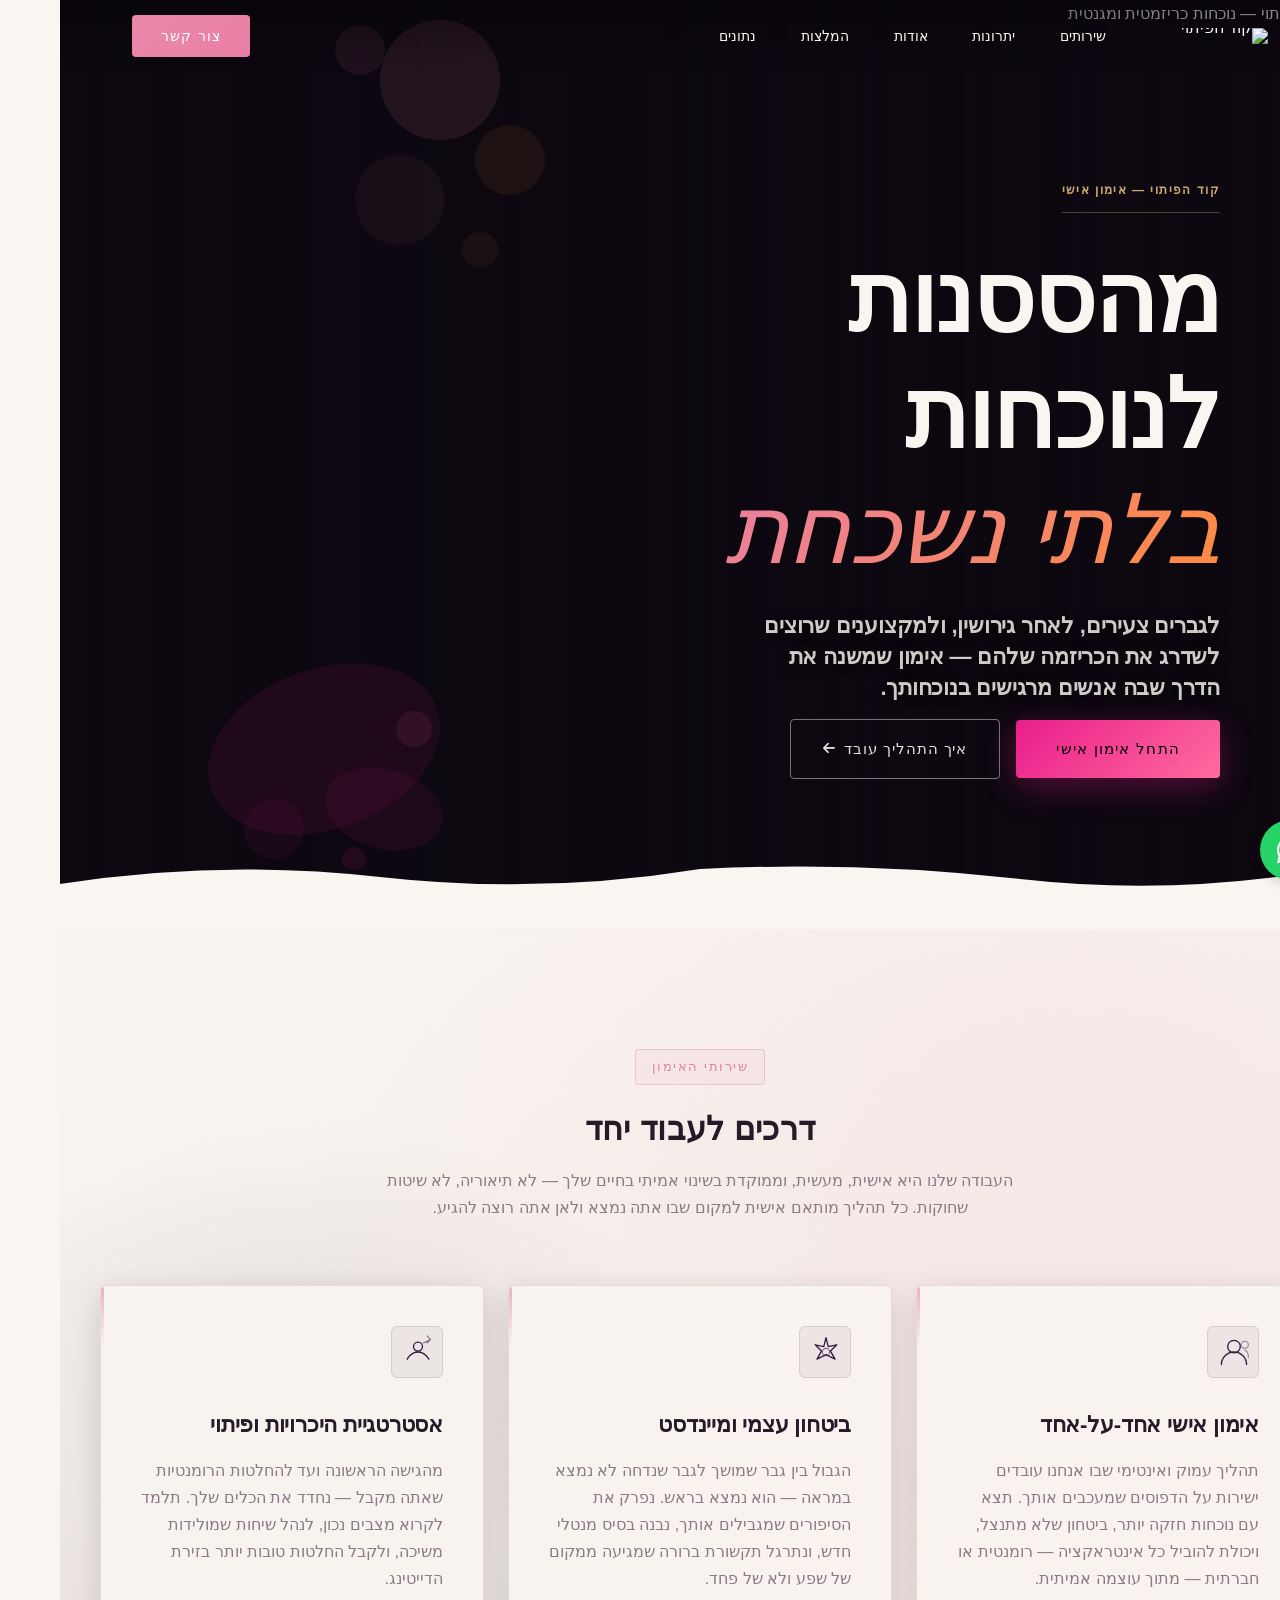
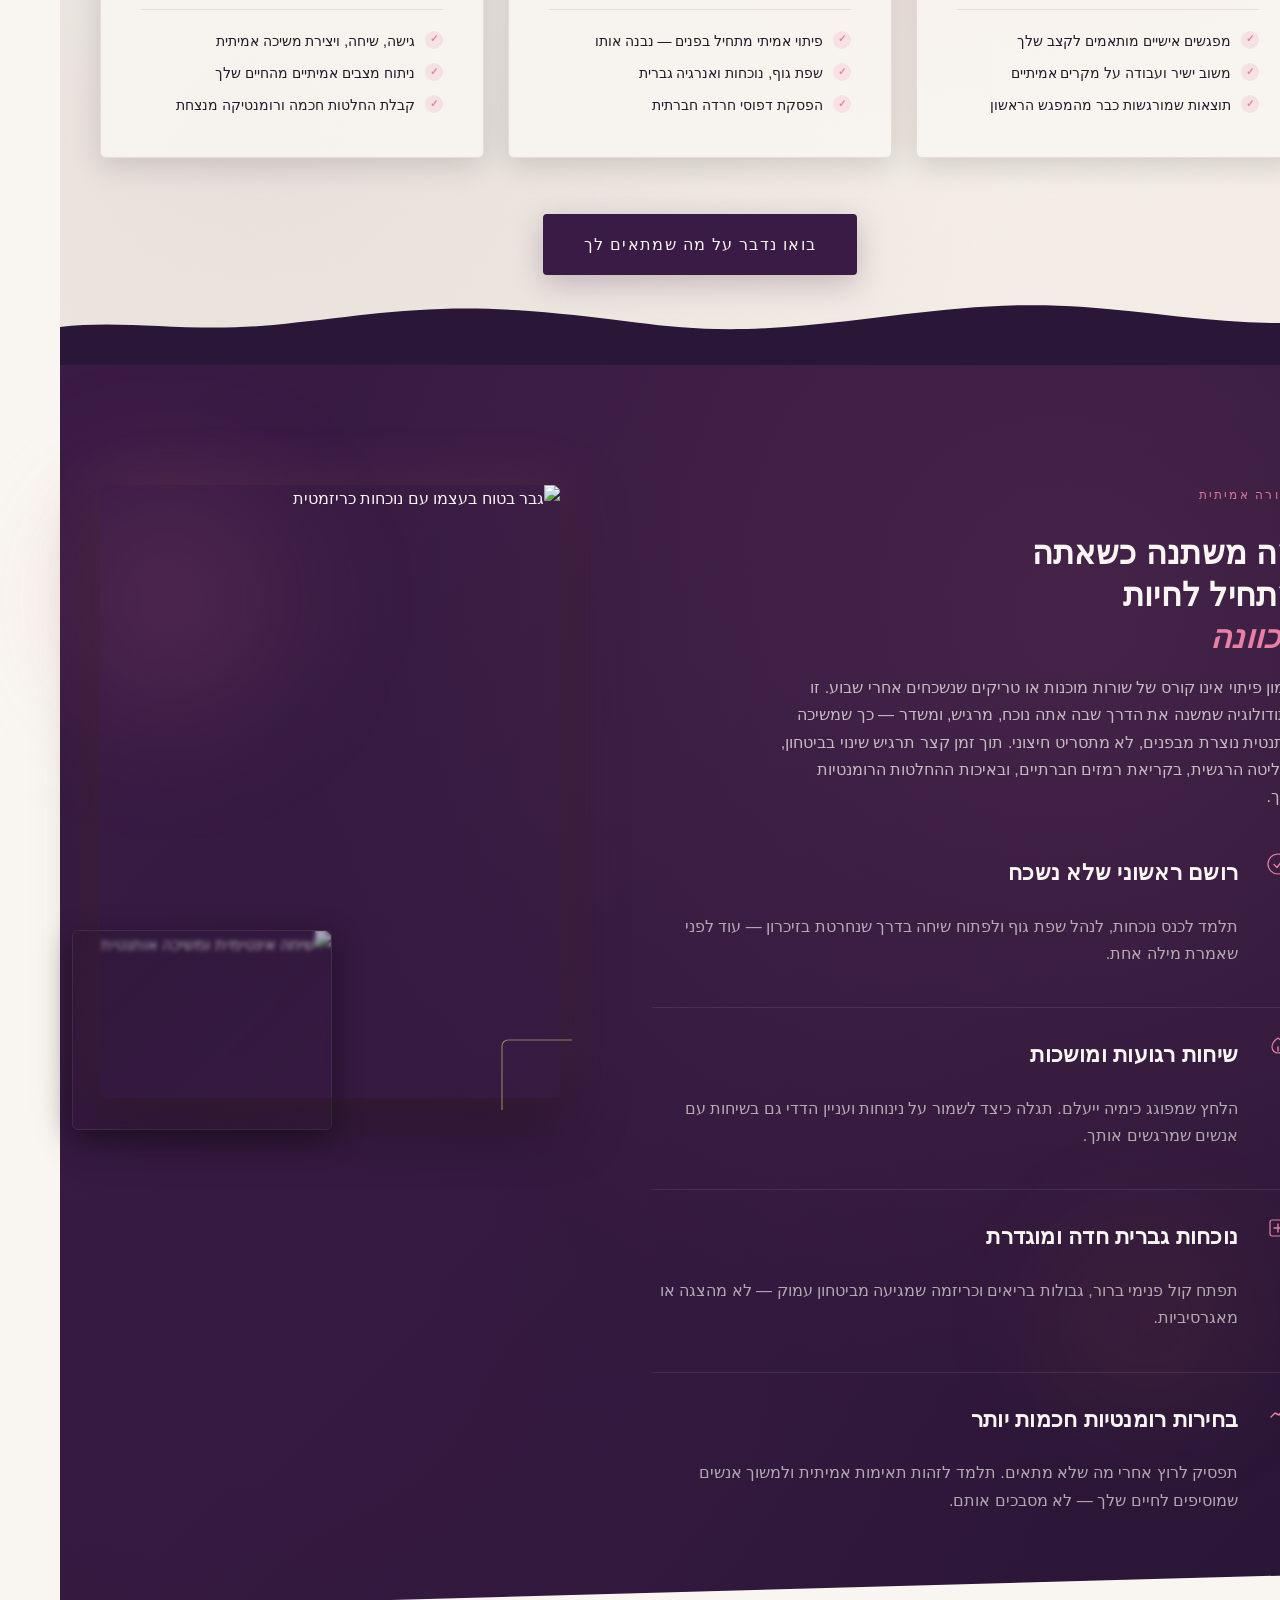
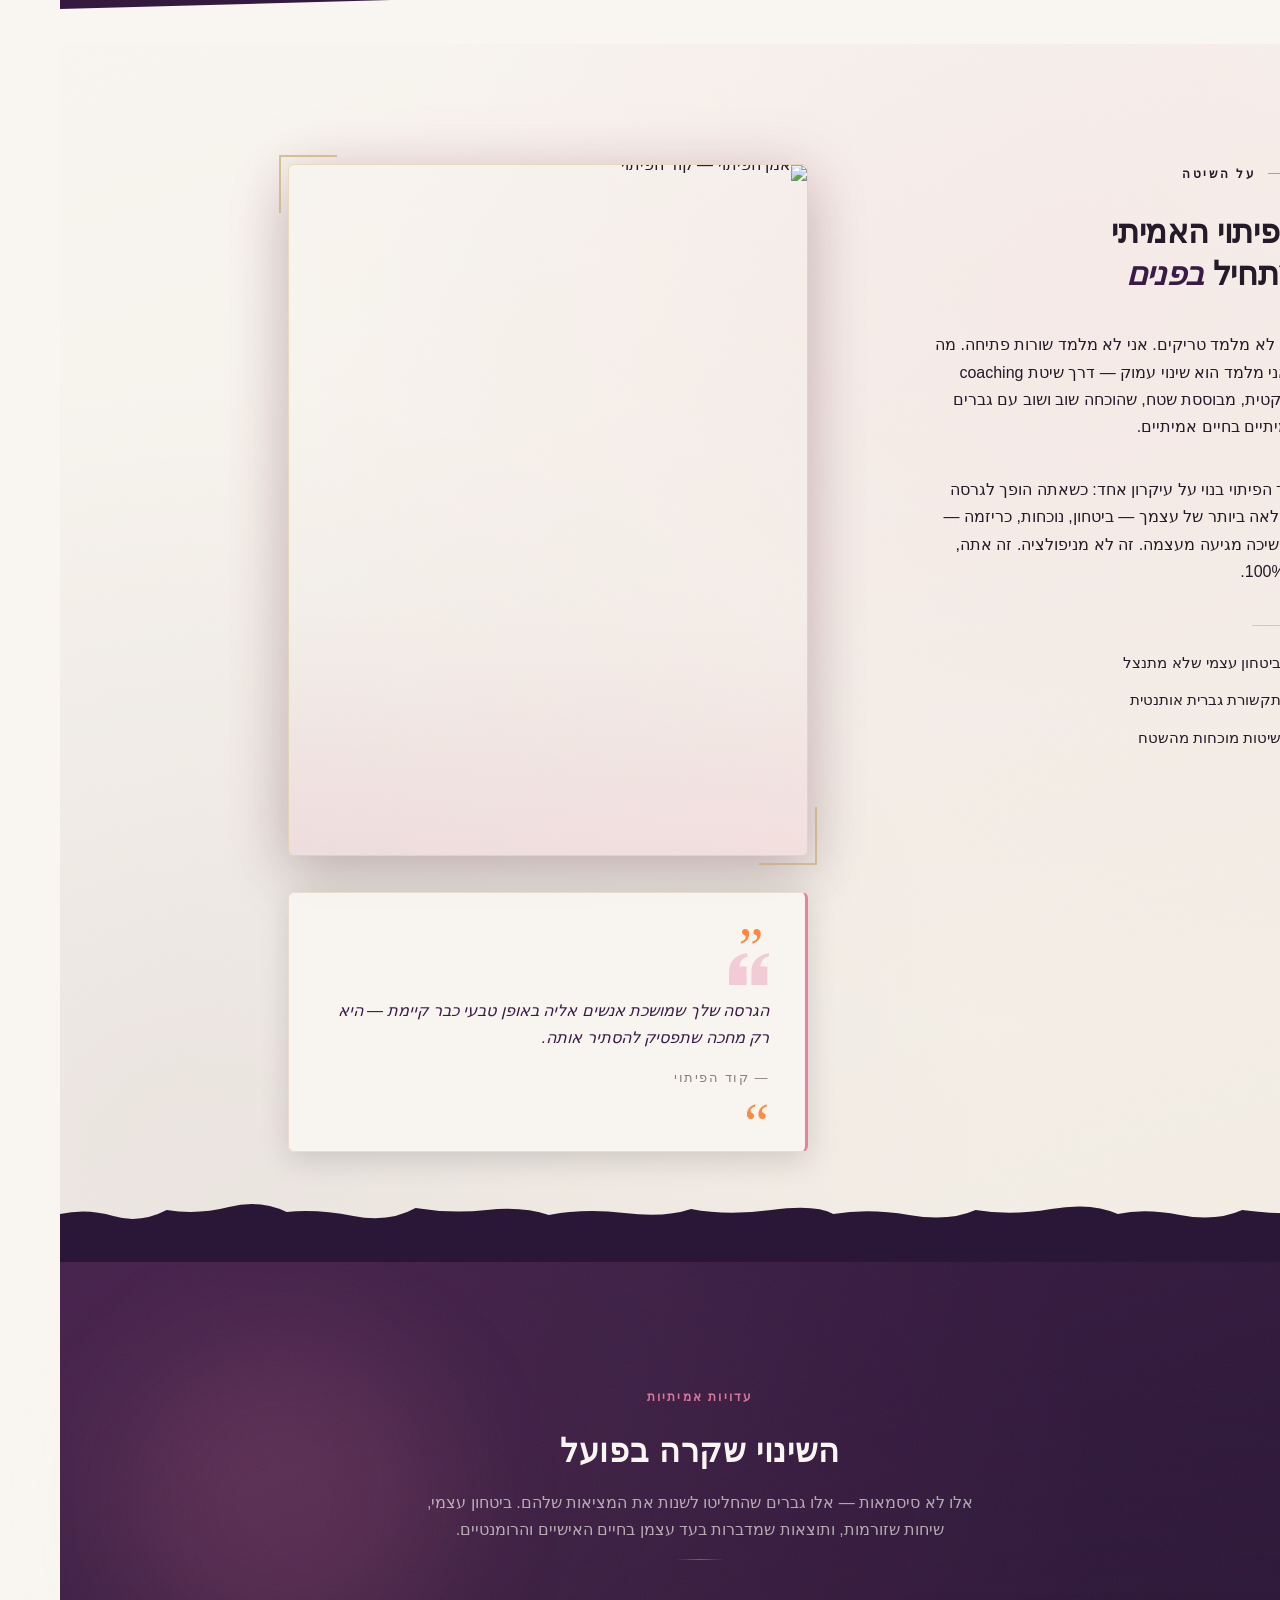
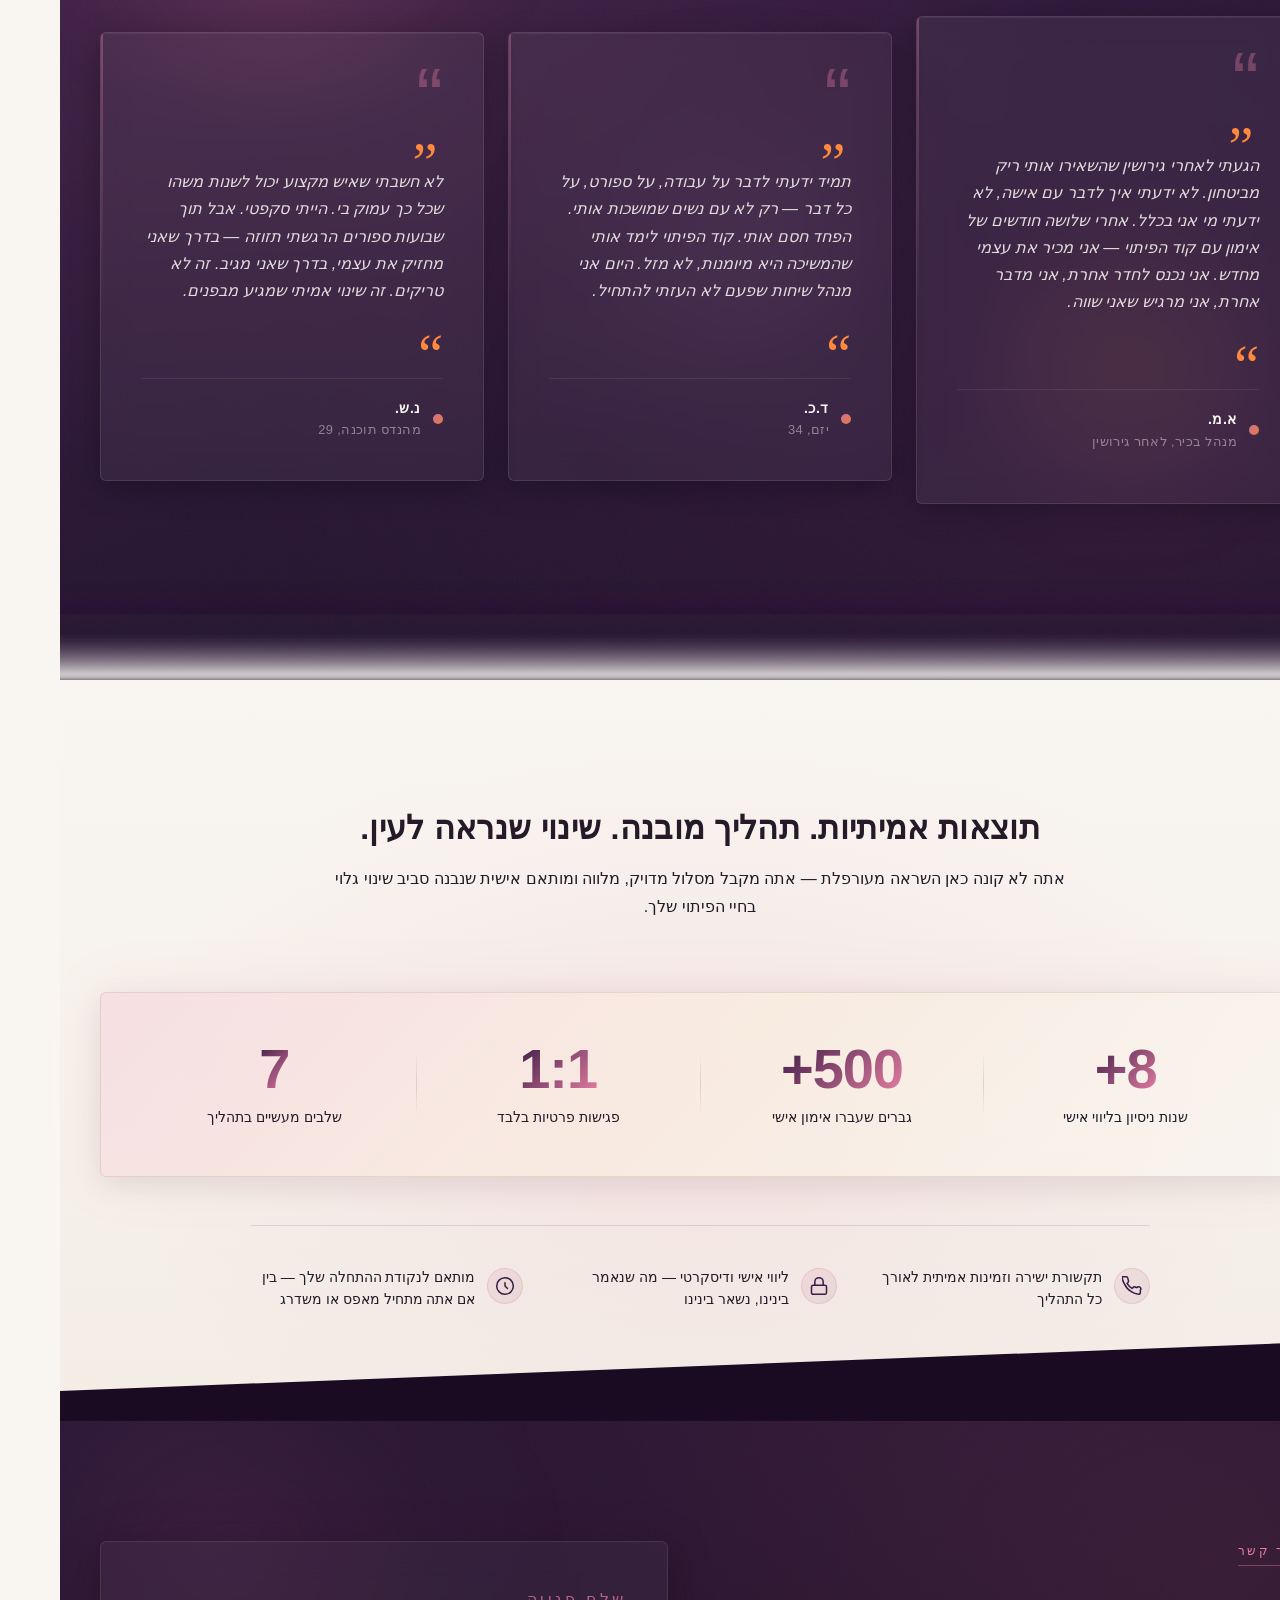
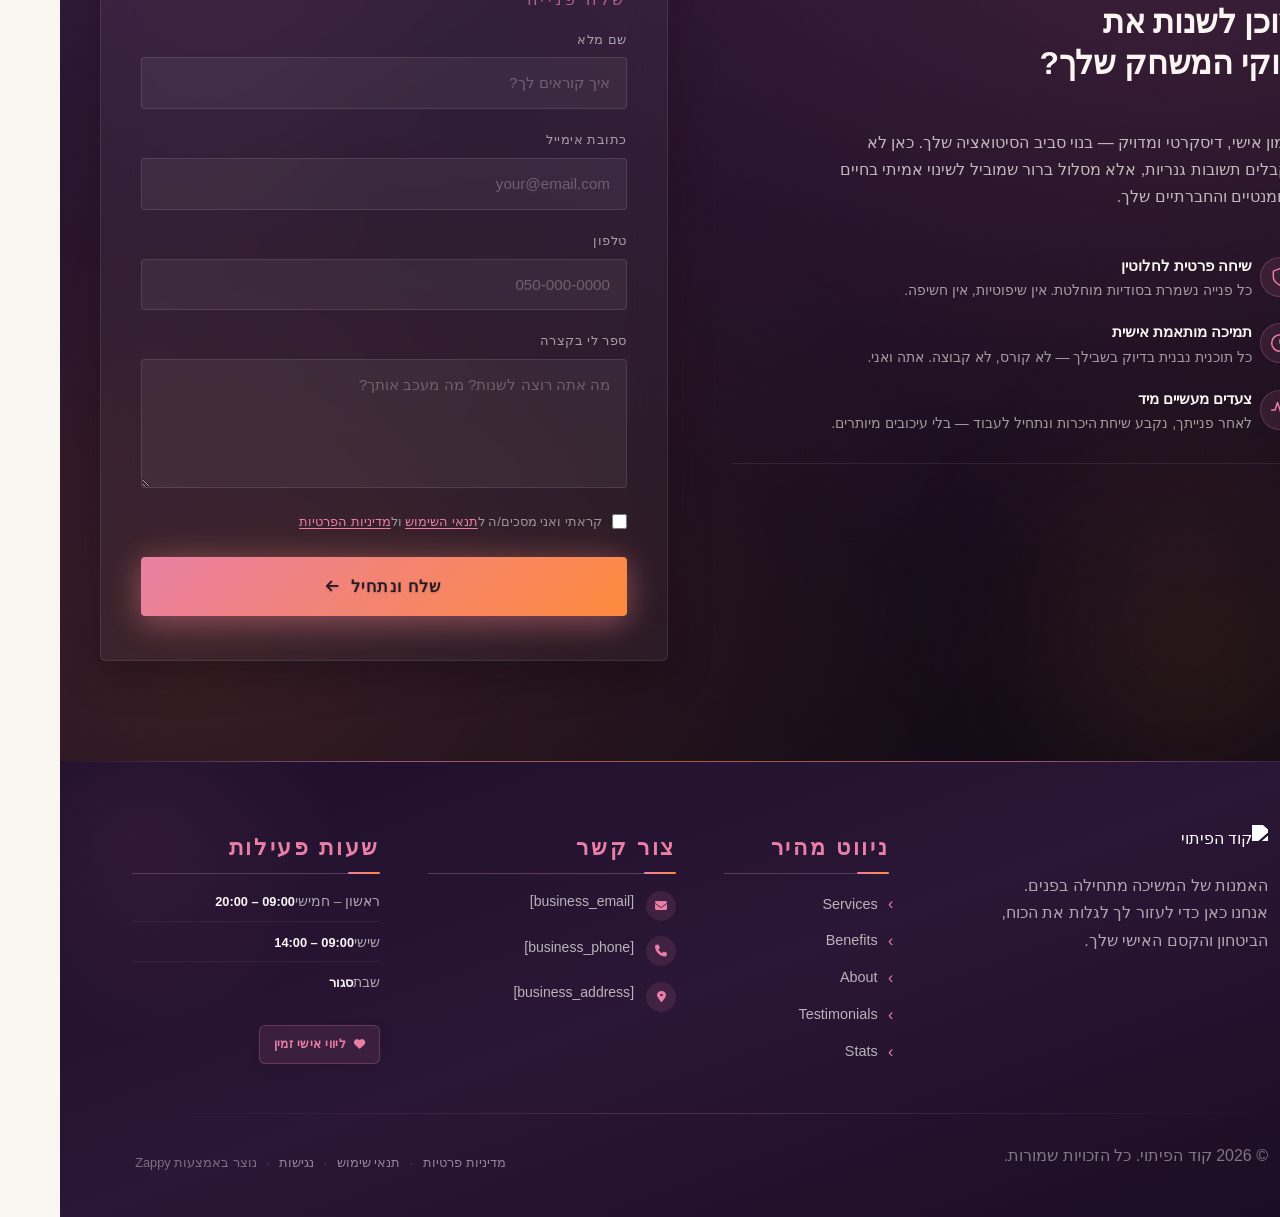
==== public/index.html @ 2f7e9809 "Initial website commit" ====
<!doctype html><html dir="rtl" lang="he"><head><meta charset="UTF-8"><meta content="width=device-width,initial-scale=1" name="viewport"><meta content="index, follow" name="robots"><title>Seduction Coaching — קוד הפיתוי</title><meta content="A seduction coach offering personal coaching services, likely focused on helping clients improve their confidence, social skills, and romantic success. The bran" name="description"><meta content="Seduction Coaching, seduction coaching, קורס פיתוי לגברים, איך לפתות אישה" name="keywords"><link href="/assets/favicon.ico" rel="icon" type="image/x-icon"><link href="/assets/favicon-16x16.png" rel="icon" type="image/png" sizes="16x16"><link href="/assets/favicon-32x32.png" rel="icon" type="image/png" sizes="32x32"><link href="/assets/favicon-48x48.png" rel="icon" type="image/png" sizes="48x48"><link href="/assets/favicon-192x192.png" rel="icon" type="image/png" sizes="192x192"><link href="/assets/favicon-512x512.png" rel="icon" type="image/png" sizes="512x512"><link href="/assets/apple-touch-icon.png" rel="apple-touch-icon"><script>!function(){"use strict";var t="3ac9ea1d-3eac-4ead-bfc6-40f6383acbf4",e="https://api.zappy5.com/api/analytics/track",a=18e5,n=2592e6,o=!0,i=!0,r=!0;var s=function(){var e="zappy_visitor_"+t,a=null;try{if(a=localStorage.getItem(e)){var o=JSON.parse(a),i=Date.now();if(i-o.created<n)return o.lastSeen=i,localStorage.setItem(e,JSON.stringify(o)),o.id}}catch(t){console.warn("Zappy Analytics: LocalStorage not available")}var r="zv_"+Date.now()+"_"+Math.random().toString(36).substr(2,9);try{localStorage.setItem(e,JSON.stringify({id:r,created:Date.now(),lastSeen:Date.now()}))}catch(t){}return r}(),c=function(){var e="zappy_session_"+t,n=null;try{if(n=sessionStorage.getItem(e)){var o=JSON.parse(n),i=Date.now();if(i-o.timestamp<a)return o.timestamp=i,sessionStorage.setItem(e,JSON.stringify(o)),o.id}}catch(t){console.warn("Zappy Analytics: SessionStorage not available")}var r="zs_"+Date.now()+"_"+Math.random().toString(36).substr(2,9);try{sessionStorage.setItem(e,JSON.stringify({id:r,timestamp:Date.now()}))}catch(t){}return r}();function l(a,n){n=n||{};var o={website_id:t,event_type:a,page_path:window.location.pathname,referrer:document.referrer||"direct",visitor_id:s,session_id:c,metadata:n};if(navigator.sendBeacon){var i=new Blob([JSON.stringify(o)],{type:"application/json"});navigator.sendBeacon(e,i)}else fetch(e,{method:"POST",headers:{"Content-Type":"application/json"},body:JSON.stringify(o),keepalive:!0}).catch(function(t){console.warn("Zappy Analytics: Failed to track event",t)})}o&&l("pageview",{title:document.title,url:window.location.href}),i&&document.addEventListener("click",function(t){var e=t.target;if("BUTTON"===e.tagName||e.closest("button")){var a="BUTTON"===e.tagName?e:e.closest("button");l("click",{element:"button",text:a.textContent.trim().substring(0,100),id:a.id||null,class:a.className||null})}else if("A"===e.tagName||e.closest("a")){var n="A"===e.tagName?e:e.closest("a");l("navigation",{element:"link",text:n.textContent.trim().substring(0,100),href:n.href,external:n.hostname!==window.location.hostname})}},!0),r&&document.addEventListener("submit",function(t){var e=t.target;l("form_submit",{form_id:e.id||null,form_name:e.name||null,form_action:e.action||null,form_method:e.method||"GET"})},!0);var d=Date.now();window.addEventListener("beforeunload",function(){l("page_unload",{time_on_page:Math.floor((Date.now()-d)/1e3),page_path:window.location.pathname})}),window.zappyAnalytics={track:l,getVisitorId:function(){return s},getSessionId:function(){return c}}}()</script><meta content="Seduction Coaching — קוד הפיתוי" property="og:title"><meta content="A seduction coach offering personal coaching services, likely focused on helping clients improve their confidence, social skills, and romantic success. The bran" property="og:description"><meta content="summary_large_image" name="twitter:card"><meta content="Seduction Coaching — קוד הפיתוי" name="twitter:title"><meta content="A seduction coach offering personal coaching services, likely focused on helping clients improve their confidence, social skills, and romantic success. The bran" name="twitter:description"><meta content="website" property="og:type"><meta content="he_IL" property="og:locale"><link href="https://cdnjs.cloudflare.com/ajax/libs/font-awesome/6.4.0/css/all.min.css" rel="stylesheet"><style>.skip-link{position:absolute;top:0;left:0;transform:translateY(-200%);padding:12px 18px;background:var(--bg-dark,#1a1a1a);color:var(--text-light,#fff);font-weight:600;border-radius:0 0 8px 0;z-index:10000}.skip-link:focus{transform:none;outline:2px solid var(--ring,#fff);outline-offset:2px}:focus-visible{outline:2px solid var(--ring,currentColor);outline-offset:3px}</style><link href="/assets/favicon.ico" rel="icon" type="image/x-icon"><link href="/assets/favicon-16x16.png" rel="icon" type="image/png" sizes="16x16"><link href="/assets/favicon-32x32.png" rel="icon" type="image/png" sizes="32x32"><link href="/assets/favicon-48x48.png" rel="icon" type="image/png" sizes="48x48"><link href="/assets/favicon-192x192.png" rel="icon" type="image/png" sizes="192x192"><link href="/assets/favicon-512x512.png" rel="icon" type="image/png" sizes="512x512"><link href="/assets/apple-touch-icon.png" rel="apple-touch-icon"><link href="https://cdn.jsdelivr.net/npm/vanilla-cookieconsent@3/dist/cookieconsent.css" rel="stylesheet"><script src="https://cdn.jsdelivr.net/npm/vanilla-cookieconsent@3/dist/cookieconsent.umd.js"></script><script src="https://cdn.jsdelivr.net/gh/mickidum/acc_toolbar/acctoolbar/acctoolbar.min.js"></script><link href="/styles.css" rel="stylesheet"><style id="zappy-dropdown-submenu-styles">#navMenu li:has(.sub-menu),.nav-menu li:has(.sub-menu),.navbar li:has(.sub-menu),nav li:has(.sub-menu){position:relative}#navMenu .sub-menu,.nav-menu .sub-menu,.navbar .sub-menu,nav .sub-menu{display:block!important;position:absolute!important;top:100%;left:0;min-width:220px;background:#fff;border-radius:8px;box-shadow:0 8px 25px rgba(0,0,0,.15);padding:8px 0;opacity:0;visibility:hidden;transform:translateY(10px);transition:all .3s ease;z-index:1000;list-style:none;pointer-events:none}#navMenu li:hover>.sub-menu,.nav-menu li:hover>.sub-menu,.navbar li:hover>.sub-menu,nav li:hover>.sub-menu{opacity:1!important;visibility:visible!important;transform:translateY(0)!important;pointer-events:auto!important}.sub-menu li{list-style:none;margin:0;padding:0}.sub-menu a{display:block!important;padding:10px 16px!important;color:var(--text-dark,#333)!important;font-weight:500;text-decoration:none;white-space:nowrap;transition:background-color .2s}.sub-menu .zappy-nav-child>a{padding-left:28px!important;font-size:.9em!important;opacity:.85!important}[dir=rtl] .sub-menu .zappy-nav-child>a,html[lang=ar] .sub-menu .zappy-nav-child>a,html[lang=he] .sub-menu .zappy-nav-child>a{padding-left:10px!important;padding-right:28px!important}.sub-menu .zappy-nav-parent>a{font-weight:600!important}.sub-menu a:hover{background-color:#f5f5f5}[dir=rtl] .nav-menu .sub-menu,[dir=rtl] .navbar .sub-menu,[dir=rtl] nav .sub-menu,html[lang=ar] .nav-menu .sub-menu,html[lang=ar] .navbar .sub-menu,html[lang=ar] nav .sub-menu,html[lang=he] .nav-menu .sub-menu,html[lang=he] .navbar .sub-menu,html[lang=he] nav .sub-menu{left:auto!important;right:0!important}.sub-menu:empty,.sub-menu:not(:has(li)):not(:has(> a)),.sub-menu:not(:has(li:not(.zappy-hidden-menu-item))):not(:has(> a)){display:none!important;opacity:0!important;visibility:hidden!important;pointer-events:none!important}li:has(.menu-group-title):hover>.sub-menu{opacity:1!important;visibility:visible!important;transform:translateY(0)!important;pointer-events:auto!important}#navMenu>li>.menu-group-title,.nav-menu>li>.menu-group-title{display:inline-block;padding:.5rem 1rem;cursor:default;user-select:none}@media (max-width:768px){#navMenu .sub-menu,.nav-menu .sub-menu,.navbar .sub-menu,nav .sub-menu{position:static!important;transform:none!important;box-shadow:none!important;background:0 0!important;max-height:0;overflow:hidden;opacity:0;visibility:hidden;transition:max-height .3s ease,opacity .3s ease;padding:0!important;border-radius:0!important}#navMenu .sub-menu.mobile-expanded,.nav-menu .sub-menu.mobile-expanded,.navbar .sub-menu.mobile-expanded{max-height:none!important;overflow-y:visible!important;opacity:1!important;visibility:visible!important;padding:8px 0 8px 16px!important}[dir=rtl] .sub-menu.mobile-expanded,html[lang=he] .sub-menu.mobile-expanded{padding:8px 16px 8px 0!important}#navMenu li:hover>.sub-menu,.nav-menu li:hover>.sub-menu,.navbar li:hover>.sub-menu,nav li:hover>.sub-menu{opacity:0;visibility:hidden;pointer-events:none}#navMenu li>.sub-menu.mobile-expanded,.nav-menu li>.sub-menu.mobile-expanded,.navbar li>.sub-menu.mobile-expanded,nav li>.sub-menu.mobile-expanded{opacity:1!important;visibility:visible!important;pointer-events:auto!important}#navMenu li:has(.sub-menu),.nav-menu li:has(.sub-menu),.navbar li:has(.sub-menu),nav li:has(.sub-menu){display:flex!important;flex-wrap:wrap!important;align-items:center!important;position:relative!important;min-height:44px!important}#navMenu li:has(.sub-menu)>a,.nav-menu li:has(.sub-menu)>a,.navbar li:has(.sub-menu)>a,nav li:has(.sub-menu)>a{flex:1!important;min-width:0!important}#navMenu li:has(.sub-menu)>.menu-group-title,.nav-menu li:has(.sub-menu)>.menu-group-title,.navbar li:has(.sub-menu)>.menu-group-title,nav li:has(.sub-menu)>.menu-group-title{flex:1!important;min-width:0!important;padding:0!important;line-height:inherit!important}#navMenu li:has(.sub-menu)>.sub-menu,.nav-menu li:has(.sub-menu)>.sub-menu,.navbar li:has(.sub-menu)>.sub-menu,nav li:has(.sub-menu)>.sub-menu{flex-basis:100%!important;width:100%!important}#navMenu li:has(.sub-menu)>a [class*=arrow],#navMenu li:has(.sub-menu)>a [class*=chevron],.nav-menu li:has(.sub-menu)>a .fa-angle-down,.nav-menu li:has(.sub-menu)>a .fa-chevron-down,.nav-menu li:has(.sub-menu)>a [class*=arrow],.nav-menu li:has(.sub-menu)>a [class*=chevron],nav li:has(.sub-menu)>a [class*=arrow],nav li:has(.sub-menu)>a [class*=chevron]{display:none!important;visibility:hidden!important}.mobile-submenu-toggle{display:flex!important;align-items:center!important;justify-content:center!important;width:44px!important;height:auto!important;background:0 0!important;border:none!important;cursor:pointer!important;color:var(--text-light)!important;position:static!important;flex-shrink:0!important;align-self:stretch!important;z-index:2!important;padding:0!important;margin:0!important}.mobile-submenu-toggle::after{content:''!important;width:0!important;height:0!important;border-left:6px solid transparent!important;border-right:6px solid transparent!important;border-top:7px solid currentColor!important;transition:transform .3s ease!important}.mobile-submenu-toggle.expanded::after{transform:rotate(180deg)!important}.sub-menu a{padding:10px 0!important;display:block!important;color:var(--text-light)!important;white-space:normal!important}.sub-menu .zappy-nav-child>a{padding-left:28px!important;font-size:.9em!important;opacity:.85!important}[dir=rtl] .sub-menu .zappy-nav-child>a,html[lang=ar] .sub-menu .zappy-nav-child>a,html[lang=he] .sub-menu .zappy-nav-child>a{padding-left:0!important;padding-right:28px!important}.sub-menu .zappy-nav-parent>a{font-weight:600!important}#navMenu.active,.nav-menu.active{max-width:100vw!important;overflow-x:hidden!important;box-sizing:border-box!important}.navbar .sub-menu li a,.zappy-products-dropdown .sub-menu a,nav.navbar .sub-menu li a{color:var(--text-light)!important}}@media (min-width:769px){.mobile-submenu-toggle{display:none!important}}</style><style id="zappy-widget-visibility">html[dir=rtl] .whatsapp-float{right:20px!important;left:auto!important}html:not([dir]) .whatsapp-float,html[dir=ltr] .whatsapp-float{left:20px!important;right:auto!important}html[dir=rtl] #mic-access-tool-general-button,html[dir=rtl] #mic-init-access-tool #mic-access-tool-general-button,html[dir=rtl] #mic-init-access-tool .mic-access-tool-general-button,html[dir=rtl] ._access-icon,html[dir=rtl] .mic-access-tool-general-button{left:20px!important;right:auto!important}html:not([dir]) #mic-access-tool-general-button,html:not([dir]) #mic-init-access-tool #mic-access-tool-general-button,html:not([dir]) #mic-init-access-tool .mic-access-tool-general-button,html:not([dir]) ._access-icon,html:not([dir]) .mic-access-tool-general-button,html[dir=ltr] #mic-access-tool-general-button,html[dir=ltr] #mic-init-access-tool #mic-access-tool-general-button,html[dir=ltr] #mic-init-access-tool .mic-access-tool-general-button,html[dir=ltr] ._access-icon,html[dir=ltr] .mic-access-tool-general-button{right:20px!important;left:auto!important}@media (max-width:768px){.whatsapp-float{display:flex!important}}@media (min-width:769px){.whatsapp-float{display:flex!important}}@media (max-width:768px){#mic-access-tool-general-button,#mic-init-access-tool #mic-access-tool-general-button,#mic-init-access-tool .mic-access-tool-general-button,._access-icon,.mic-access-tool-general-button{display:flex!important;visibility:visible!important;opacity:1!important;pointer-events:auto!important}#mic-access-tool-box.opened-mic-access-tool,#mic-init-access-tool #mic-access-tool-box.opened-mic-access-tool,.mic-access-tool-box.opened-mic-access-tool{visibility:visible!important;opacity:1!important;pointer-events:auto!important}}@media (min-width:769px){#mic-access-tool-general-button,#mic-init-access-tool #mic-access-tool-general-button,#mic-init-access-tool .mic-access-tool-general-button,._access-icon,.mic-access-tool-general-button{display:flex!important;visibility:visible!important;opacity:1!important;pointer-events:auto!important}#mic-access-tool-box.opened-mic-access-tool,#mic-init-access-tool #mic-access-tool-box.opened-mic-access-tool,.mic-access-tool-box.opened-mic-access-tool{visibility:visible!important;opacity:1!important;pointer-events:auto!important}}</style></head><body><a href="#main" class="skip-link">דלג לתוכן הראשי</a><nav class="navbar" dir="rtl"><button class="mobile-toggle" aria-label="Menu" id="mobileToggle"><svg viewBox="0 0 24 24" fill="none" height="24" width="24" class="hamburger-icon"><path d="M3 12h18M3 6h18M3 18h18" stroke="currentColor" stroke-width="2" stroke-linecap="round"></path></svg> <svg viewBox="0 0 24 24" fill="none" height="24" width="24" class="close-icon" style="display:none"><path d="M18 6L6 18M6 6l12 12" stroke="currentColor" stroke-width="2" stroke-linecap="round"></path></svg></button> <button class="phone-header-btn" aria-label="Call" data-phone=""><svg viewBox="0 0 24 24" fill="currentColor" height="20" width="20"><path d="M22 16.92v3a2 2 0 0 1-2.18 2 19.79 19.79 0 0 1-8.63-3.07 19.5 19.5 0 0 1-6-6 19.79 19.79 0 0 1-3.07-8.67A2 2 0 0 1 4.11 2h3a2 2 0 0 1 2 1.72 12.84 12.84 0 0 0 .7 2.81 2 2 0 0 1-.45 2.11L8.09 9.91a16 16 0 0 0 6 6l1.27-1.27a2 2 0 0 1 2.11-.45 12.84 12.84 0 0 0 2.81.7A2 2 0 0 1 22 16.92z"></path></svg></button><div class="nav-container"><div class="nav-right-group"><div class="nav-brand"><a href="/" class="logo-link"><img alt="קוד הפיתוי" src="/assets/site-----image-1.webp" class="logo"></a></div><ul class="nav-menu" id="navMenu"><li><a href="#services">שירותים</a></li><li><a href="#benefits">יתרונות</a></li><li><a href="#about">אודות</a></li><li><a href="#testimonials">המלצות</a></li><li><a href="#stats">נתונים</a></li></ul></div><div class="nav-cta-container"><a href="#contact" class="nav-cta-btn">צור קשר</a></div></div></nav><script>window.addEventListener("load",function(){const e=document.querySelector(".navbar, nav, header");if(!e)return void console.log("[Navbar] Navbar element not found");let t=document.getElementById("mobileToggle")||document.querySelector(".mobile-toggle")||document.querySelector(".hamburger")||document.querySelector(".hamburger-menu")||document.querySelector(".menu-toggle")||document.querySelector(".burger-menu")||document.querySelector('[aria-label="Menu"]')||document.querySelector('[aria-label="תפריט"]');const n=document.querySelector(".phone-header-btn"),o=window.getComputedStyle(e);let r=o.backgroundColor;if(console.log("[Navbar] Initial navbar background:",r),"transparent"===r||"rgba(0, 0, 0, 0)"===r||r.startsWith("rgba")&&r.includes(", 0)")){const e=o.backgroundImage;if(e&&"none"!==e)console.log("[Navbar] Navbar has background image/gradient, using dark text"),r="rgb(240, 240, 240)";else{const e=window.getComputedStyle(document.body).backgroundColor;console.log("[Navbar] Navbar transparent, using body background:",e),r=e}}const a=r.match(/\d+/g);if(a&&a.length>=3){const e=(.299*parseInt(a[0])+.587*parseInt(a[1])+.114*parseInt(a[2]))/255;console.log("[Navbar] Mobile button colors preserved from Claude CSS (luminance:",e.toFixed(2)+")");const o=document.createElement("style");o.id="zappy-mobile-nav-fix";document.documentElement.lang;document.documentElement.dir,o.textContent='\n        /* Hide mobile buttons on desktop, show only on mobile */\n        @media (min-width: 769px) {\n          .mobile-toggle,\n          .phone-header-btn {\n            display: none !important;\n          }\n        }\n        \n        /* Show and position mobile buttons correctly on mobile */\n        @media (max-width: 768px) {\n          .navbar,\n          nav.navbar {\n            min-height: 70px !important;\n          }\n\n          .mobile-toggle,\n          .phone-header-btn {\n            position: absolute !important;\n            top: 0 !important;\n            bottom: 0 !important;\n            margin-top: auto !important;\n            margin-bottom: auto !important;\n            transform: none !important;\n            z-index: 1001 !important;\n            display: flex !important;\n            align-items: center !important;\n            justify-content: center !important;\n            width: 36px !important;\n            height: 36px !important;\n            border-radius: 50% !important;\n            border: none !important;\n            cursor: pointer !important;\n            padding: 6px !important;\n            background: none !important;\n            color: var(--nav-text, var(--text-light)) !important;\n            touch-action: manipulation !important;\n            -webkit-tap-highlight-color: transparent !important;\n          }\n\n          html[data-zappy-site-type="ecommerce"] .phone-header-btn,\n          body[data-zappy-site-type="ecommerce"] .phone-header-btn,\n          html[data-zappy-site-type="ecommerce"] header .phone-header-btn,\n          html[data-zappy-site-type="ecommerce"] nav .phone-header-btn {\n            display: none !important;\n            visibility: hidden !important;\n            width: 0 !important;\n            height: 0 !important;\n            min-width: 0 !important;\n            overflow: hidden !important;\n          }\n          \n          /* LTR positioning (default): hamburger LEFT, phone RIGHT */\n          html:not([dir="rtl"]):not([lang="he"]):not([lang="ar"]) .mobile-toggle,\n          html[dir="ltr"] .mobile-toggle {\n            left: 12px !important;\n            right: auto !important;\n          }\n          html:not([dir="rtl"]):not([lang="he"]):not([lang="ar"]) .phone-header-btn,\n          html[dir="ltr"] .phone-header-btn {\n            right: 12px !important;\n            left: auto !important;\n          }\n          \n          /* RTL positioning: hamburger RIGHT, phone LEFT */\n          html[dir="rtl"] .mobile-toggle,\n          html[lang="he"] .mobile-toggle,\n          html[lang="ar"] .mobile-toggle {\n            right: 12px !important;\n            left: auto !important;\n          }\n          html[dir="rtl"] .phone-header-btn,\n          html[lang="he"] .phone-header-btn,\n          html[lang="ar"] .phone-header-btn {\n            left: 12px !important;\n            right: auto !important;\n          }\n          \n          /* CRITICAL: Ensure nav-container has min-height on mobile */\n          /* All children are positioned absolutely/fixed on mobile, so height:auto collapses to 0 */\n          .nav-container {\n            min-height: 70px !important;\n            position: relative !important;\n          }\n          \n          /* Ensure SVG icons are properly sized and inherit color */\n          .mobile-toggle svg,\n          .phone-header-btn svg {\n            width: 24px !important;\n            height: 24px !important;\n            /* Don\'t force display - let JavaScript control hamburger/close toggle */\n          }\n          \n          /* Reset nav-cta-container on mobile - remove desktop box-shadow/padding */\n          /* that creates a visible ghost box when CTA button is hidden */\n          .nav-cta-container {\n            box-shadow: none !important;\n            padding: 0 !important;\n          }\n          \n          /* Hide nav-cta-container entirely on mobile when there\'s no lang-switcher */\n          /* (only the CTA button is inside, and it\'s hidden on mobile) */\n          .nav-cta-container:not(:has(.lang-switcher)) {\n            display: none !important;\n          }\n          \n          /* CRITICAL: Prevent hero image fade gradient from bleeding over headline text */\n          /* The .image-fade-gradient has bottom: -30px (extends below parent) */\n          /* On mobile stacked layout, this overlaps the h1 text below the image */\n          .hero-image-column {\n            overflow: hidden !important;\n          }\n          .image-fade-gradient {\n            bottom: 0 !important;\n          }\n          \n          /* Hide desktop language switcher on mobile - hamburger menu handles it */\n          /* High specificity to override stored CSS */\n          .lang-switcher,\n          .nav-cta-container .lang-switcher,\n          .nav-container .lang-switcher,\n          .navbar .lang-switcher,\n          .navbar .nav-cta-container .lang-switcher {\n            display: none !important;\n          }\n        }\n      ';const r=document.getElementById("zappy-mobile-nav-fix");r&&r.remove(),document.head.appendChild(o),console.log("[Navbar] Critical CSS injected for mobile nav positioning");const i=window.innerWidth<=768;if(t){const e=t.querySelector(".hamburger-icon"),n=t.querySelector(".close-icon");e&&(e.style.setProperty("width","24px","important"),e.style.setProperty("height","24px","important"),e.style.setProperty("display","block","important")),n&&(n.style.setProperty("width","24px","important"),n.style.setProperty("height","24px","important"),n.style.setProperty("display","none","important")),i?(t.style.setProperty("position","absolute","important"),t.style.setProperty("top","0","important"),t.style.setProperty("bottom","0","important"),t.style.setProperty("margin-top","auto","important"),t.style.setProperty("margin-bottom","auto","important"),t.style.setProperty("transform","none","important"),t.style.setProperty("z-index","1001","important"),t.style.removeProperty("left"),t.style.removeProperty("right"),console.log("[Navbar] Mobile toggle positioning applied (mobile viewport)")):(t.style.removeProperty("position"),t.style.removeProperty("top"),t.style.removeProperty("transform"),t.style.removeProperty("z-index"),t.style.removeProperty("left"),t.style.removeProperty("right"),console.log("[Navbar] Desktop viewport - cleared mobile toggle inline positioning"))}if(n){const e=n.querySelector("svg");e&&(e.style.width="24px",e.style.height="24px",e.setAttribute("width","24"),e.setAttribute("height","24")),i?(n.style.setProperty("position","absolute","important"),n.style.setProperty("top","0","important"),n.style.setProperty("bottom","0","important"),n.style.setProperty("margin-top","auto","important"),n.style.setProperty("margin-bottom","auto","important"),n.style.setProperty("transform","none","important"),n.style.setProperty("z-index","1001","important"),n.style.removeProperty("left"),n.style.removeProperty("right"),console.log("[Navbar] Phone button positioning applied (mobile viewport)")):(n.style.removeProperty("position"),n.style.removeProperty("top"),n.style.removeProperty("transform"),n.style.removeProperty("z-index"),n.style.removeProperty("left"),n.style.removeProperty("right"),console.log("[Navbar] Desktop viewport - cleared phone button inline positioning"))}}else console.log("[Navbar] Could not parse background color:",r);t=document.getElementById("mobileToggle")||document.querySelector(".mobile-toggle")||document.querySelector(".hamburger")||document.querySelector(".hamburger-menu")||document.querySelector(".menu-toggle")||document.querySelector(".burger-menu")||document.querySelector('[aria-label="Menu"]')||document.querySelector('[aria-label="תפריט"]');const i=document.getElementById("navMenu")||document.querySelector(".nav-menu")||document.querySelector(".nav-links")||document.querySelector("nav ul:not(.submenu)");if(!t||!i)return void console.log("[Navbar] Mobile toggle or menu not found:",{toggle:!!t,menu:!!i});i.id||(i.id="navMenu"),console.log("[Navbar] Initializing mobile menu...");const l=t.cloneNode(!0);t.parentNode.replaceChild(l,t);var s=0;function p(e){var t=Date.now();t-s<300||(s=t,function(e){e.preventDefault(),e.stopPropagation();const t=l.querySelector(".hamburger-icon"),n=l.querySelector(".close-icon");i.classList.contains("active")?(i.classList.remove("active"),t&&t.style.setProperty("display","block","important"),n&&n.style.setProperty("display","none","important"),document.body.style.overflow="",console.log("[Navbar] Menu closed")):(i.classList.add("active"),t&&t.style.setProperty("display","none","important"),n&&n.style.setProperty("display","block","important"),document.body.style.overflow="hidden",console.log("[Navbar] Menu opened"))}(e))}l.addEventListener("click",p),l.addEventListener("touchend",p),i.querySelectorAll("a").forEach(function(e){e.addEventListener("click",function(){if("#"===this.getAttribute("href"))return;const e=l.querySelector(".hamburger-icon"),t=l.querySelector(".close-icon");i.classList.remove("active"),e&&e.style.setProperty("display","block","important"),t&&t.style.setProperty("display","none","important"),document.body.style.overflow="",console.log("[Navbar] Menu closed (link clicked)")})});var m=i.querySelectorAll(".dropdown-toggle");m.forEach(function(e){e.addEventListener("click",function(e){e.preventDefault(),e.stopPropagation();var t=this.closest(".nav-dropdown");t&&(t.parentNode.querySelectorAll(".nav-dropdown.open").forEach(function(e){e!==t&&e.classList.remove("open")}),t.classList.toggle("open"),console.log("[Navbar] Dropdown toggled:",t.classList.contains("open")?"open":"closed"))})}),document.addEventListener("click",function(e){e.target.closest(".nav-dropdown")||document.querySelectorAll(".nav-dropdown.open").forEach(function(e){e.classList.remove("open")})}),console.log("[Navbar] Dropdown handlers initialized for "+m.length+" dropdowns"),n&&n.addEventListener("click",function(){const e=document.querySelectorAll('a[href^="tel:"]'),t=e.length>0?e[0].getAttribute("href").replace("tel:",""):"[business_phone]";window.location.href="tel:"+t,console.log("[Navbar] Phone button clicked")}),console.log("[Navbar] Mobile menu initialized successfully")})</script><main id="main"><section class="index-hero-section" data-band-index="0" data-layout-spec="בית-hero" dir="rtl" id="hero" data-hero-type="fullscreen-scrim"><div class="index-hero-bg"><img alt="אמן פיתוי — נוכחות כריזמטית ומגנטית" src="/assets/site-index-hero-image-1.webp" data-context="Cinematic portrait of a confident, charismatic Israeli man in his 30s, dressed in a dark fitted blazer, standing in a dimly lit upscale urban setting — perhaps a rooftop bar or city street at night with bokeh city lights in the background. He has intense, magnetic eye contact directed at the camera. The mood is intimate, dramatic, and aspirational. Deep plum and near-black color grade with warm ember highlights on his face and shoulders. Shallow depth of field. Film grain texture. Negative space on the right side of the frame for text overlay. Cinematic editorial photography style." data-placeholder="index-hero-image-1" height="700" loading="eager" width="1200" data-hero-bg="true" fetchpriority="high"></div><div class="index-hero-scrim" aria-hidden="true"></div><div class="index-hero-bokeh" aria-hidden="true"><svg viewBox="0 0 500 500" fill="none" xmlns="http://www.w3.org/2000/svg" aria-hidden="true" data-no-icon-edit="true"><circle cx="380" cy="80" r="60" fill="rgba(233,127,164,0.10)"></circle><circle cx="450" cy="160" r="35" fill="rgba(255,138,61,0.07)"></circle><circle cx="300" cy="50" r="25" fill="rgba(233,127,164,0.08)"></circle><circle cx="420" cy="250" r="18" fill="rgba(255,138,61,0.06)"></circle><circle cx="340" cy="200" r="45" fill="rgba(233,127,164,0.05)"></circle></svg></div><div class="index-hero-splatter" aria-hidden="true"><svg viewBox="0 0 320 320" fill="none" xmlns="http://www.w3.org/2000/svg" aria-hidden="true" data-no-icon-edit="true"><ellipse cx="200" cy="200" fill="rgba(233,30,140,0.08)" rx="120" ry="80" transform="rotate(-20 200 200)"></ellipse><ellipse cx="260" cy="260" fill="rgba(233,30,140,0.07)" rx="60" ry="40" transform="rotate(15 260 260)"></ellipse><circle cx="150" cy="280" r="30" fill="rgba(233,30,140,0.06)"></circle><circle cx="290" cy="180" r="18" fill="rgba(255,106,157,0.09)"></circle><circle cx="230" cy="310" r="12" fill="rgba(233,30,140,0.10)"></circle></svg></div><div class="index-hero-container"><div class="index-hero-overlay-group"><span class="index-hero-label">קוד הפיתוי — אימון אישי</span><h1 class="index-hero-h1">מהססנות<br>לנוכחות<br><em>בלתי נשכחת</em></h1><h3 class="index-hero-subtitle">לגברים צעירים, לאחר גירושין, ולמקצוענים שרוצים לשדרג את הכריזמה שלהם — אימון שמשנה את הדרך שבה אנשים מרגישים בנוכחותך.</h3><div class="index-hero-ctas"><a href="#contact" class="index-hero-btn-primary">התחל אימון אישי</a> <a href="#process" class="index-hero-btn-secondary">איך התהליך עובד <i class="fa-arrow-left fa-solid" aria-hidden="true"></i></a></div></div></div><div class="index-hero-divider-wrapper"><svg viewBox="0 0 1200 90" xmlns="http://www.w3.org/2000/svg" aria-hidden="true" data-no-icon-edit="true" preserveAspectRatio="none"><path d="M0,90 L0,45 Q150,20 300,38 T600,30 Q750,22 900,40 T1200,28 L1200,90 Z" fill="var(--bg-light)"></path></svg></div></section><section class="index-services-section" data-band-index="1" data-layout-spec="בית-services" dir="rtl" id="services"><div class="index-services-section__ambient" aria-hidden="true"></div><div class="index-services-section__container"><div class="index-services-section__intro"><span class="index-services-section__label">שירותי האימון</span><h2 class="index-services-section__heading">דרכים לעבוד יחד</h2><p class="index-services-section__subheading">העבודה שלנו היא אישית, מעשית, וממוקדת בשינוי אמיתי בחיים שלך — לא תיאוריה, לא שיטות שחוקות. כל תהליך מותאם אישית למקום שבו אתה נמצא ולאן אתה רוצה להגיע.</p></div><div class="index-services-section__grid"><article class="index-services-section__card"><div class="index-services-section__card-icon" aria-hidden="true"><svg viewBox="0 0 40 40" fill="none" height="40" width="40" xmlns="http://www.w3.org/2000/svg" data-element-type="icon" data-icon-type="svg"><circle cx="20" cy="14" r="7" fill="none" stroke="currentColor" stroke-width="1.5"></circle><path d="M6 34c0-7.732 6.268-14 14-14s14 6.268 14 14" stroke="currentColor" stroke-width="1.5" stroke-linecap="round" fill="none"></path><circle cx="32" cy="12" r="4" fill="none" stroke="currentColor" stroke-width="1.2" opacity="0.5"></circle><path d="M36 26c0-4.418-1.79-8-4-8" stroke="currentColor" stroke-width="1.2" stroke-linecap="round" fill="none" opacity="0.5"></path></svg></div><div class="index-services-section__card-content"><h3 class="index-services-section__card-title">אימון אישי אחד-על-אחד</h3><p class="index-services-section__card-text">תהליך עמוק ואינטימי שבו אנחנו עובדים ישירות על הדפוסים שמעכבים אותך. תצא עם נוכחות חזקה יותר, ביטחון שלא מתנצל, ויכולת להוביל כל אינטראקציה — רומנטית או חברתית — מתוך עוצמה אמיתית.</p><ul class="index-services-section__card-list"><li><span class="index-services-section__check" aria-hidden="true">✓</span>מפגשים אישיים מותאמים לקצב שלך</li><li><span class="index-services-section__check" aria-hidden="true">✓</span>משוב ישיר ועבודה על מקרים אמיתיים</li><li><span class="index-services-section__check" aria-hidden="true">✓</span>תוצאות שמורגשות כבר מהמפגש הראשון</li></ul></div></article><article class="index-services-section__card"><div class="index-services-section__card-icon" aria-hidden="true"><svg viewBox="0 0 40 40" fill="none" height="40" width="40" xmlns="http://www.w3.org/2000/svg" data-element-type="icon" data-icon-type="svg"><path d="M20 4 L22.5 14 L32 12 L25 19 L30 28 L20 23 L10 28 L15 19 L8 12 L17.5 14 Z" stroke="currentColor" stroke-width="1.5" fill="none" stroke-linejoin="round"></path><circle cx="20" cy="20" r="4" fill="none" stroke="currentColor" stroke-width="1.2" opacity="0.6"></circle></svg></div><div class="index-services-section__card-content"><h3 class="index-services-section__card-title">ביטחון עצמי ומיינדסט</h3><p class="index-services-section__card-text">הגבול בין גבר שמושך לגבר שנדחה לא נמצא במראה — הוא נמצא בראש. נפרק את הסיפורים שמגבילים אותך, נבנה בסיס מנטלי חדש, ונתרגל תקשורת ברורה שמגיעה ממקום של שפע ולא של פחד.</p><ul class="index-services-section__card-list"><li><span class="index-services-section__check" aria-hidden="true">✓</span>פיתוי אמיתי מתחיל בפנים — נבנה אותו</li><li><span class="index-services-section__check" aria-hidden="true">✓</span>שפת גוף, נוכחות ואנרגיה גברית</li><li><span class="index-services-section__check" aria-hidden="true">✓</span>הפסקת דפוסי חרדה חברתית</li></ul></div></article><article class="index-services-section__card"><div class="index-services-section__card-icon" aria-hidden="true"><svg viewBox="0 0 40 40" fill="none" height="40" width="40" xmlns="http://www.w3.org/2000/svg" data-element-type="icon" data-icon-type="svg"><path d="M8 28 C8 28 12 20 20 20 C28 20 32 28 32 28" stroke="currentColor" stroke-width="1.5" stroke-linecap="round" fill="none"></path><circle cx="20" cy="14" r="5" fill="none" stroke="currentColor" stroke-width="1.5"></circle><path d="M26 10 L34 6 M34 6 L30 10 M34 6 L30 2" stroke="currentColor" stroke-width="1.2" stroke-linecap="round" fill="none" opacity="0.6"></path></svg></div><div class="index-services-section__card-content"><h3 class="index-services-section__card-title">אסטרטגיית היכרויות ופיתוי</h3><p class="index-services-section__card-text">מהגישה הראשונה ועד להחלטות הרומנטיות שאתה מקבל — נחדד את הכלים שלך. תלמד לקרוא מצבים נכון, לנהל שיחות שמולידות משיכה, ולקבל החלטות טובות יותר בזירת הדייטינג.</p><ul class="index-services-section__card-list"><li><span class="index-services-section__check" aria-hidden="true">✓</span>גישה, שיחה, ויצירת משיכה אמיתית</li><li><span class="index-services-section__check" aria-hidden="true">✓</span>ניתוח מצבים אמיתיים מהחיים שלך</li><li><span class="index-services-section__check" aria-hidden="true">✓</span>קבלת החלטות חכמה ורומנטיקה מנצחת</li></ul></div></article></div><div class="index-services-section__cta-wrap"><a href="#contact" class="index-services-section__cta">בואו נדבר על מה שמתאים לך</a></div></div><div class="index-services-divider-wrapper"><svg viewBox="0 0 1200 90" xmlns="http://www.w3.org/2000/svg" aria-hidden="true" data-no-icon-edit="true" preserveAspectRatio="none"><path d="M0,90 L0,52 C60,44 120,58 200,50 C280,42 340,28 440,36 C540,44 580,60 680,52 C780,44 860,24 960,32 C1040,38 1120,56 1200,44 L1200,90 Z" fill="#2A1636"></path></svg></div></section><section class="index-benefits-section" data-band-index="2" data-layout-spec="בית-benefits" dir="rtl" id="benefits"><div class="ibs-grain" aria-hidden="true"></div><div class="ibs-bokeh ibs-bokeh--1" aria-hidden="true"></div><div class="ibs-bokeh ibs-bokeh--2" aria-hidden="true"></div><div class="ibs-container"><div class="ibs-content-col"><span class="ibs-eyebrow">תמורה אמיתית</span><h2 class="ibs-heading">מה משתנה כשאתה<br>מתחיל לחיות<br><em>בכוונה</em></h2><p class="ibs-intro">אימון פיתוי אינו קורס של שורות מוכנות או טריקים שנשכחים אחרי שבוע. זו מתודולוגיה שמשנה את הדרך שבה אתה נוכח, מרגיש, ומשדר — כך שמשיכה אותנטית נוצרת מבפנים, לא מתסריט חיצוני. תוך זמן קצר תרגיש שינוי בביטחון, בשליטה הרגשית, בקריאת רמזים חברתיים, ובאיכות ההחלטות הרומנטיות שלך.</p><div class="ibs-benefits-list"><div class="ibs-benefit-item"><div class="ibs-benefit-icon" aria-hidden="true"><svg viewBox="0 0 22 22" fill="none" height="22" width="22" xmlns="http://www.w3.org/2000/svg" data-element-type="icon" data-icon-type="svg"><circle cx="11" cy="11" r="10" stroke="currentColor" stroke-width="1.2"></circle><path d="M7 11.5L10 14.5L15 8" stroke="currentColor" stroke-width="1.4" stroke-linecap="round" stroke-linejoin="round"></path></svg></div><div class="ibs-benefit-content"><h3 class="ibs-benefit-title">רושם ראשוני שלא נשכח</h3><p class="ibs-benefit-text">תלמד לכנס נוכחות, לנהל שפת גוף ולפתוח שיחה בדרך שנחרטת בזיכרון — עוד לפני שאמרת מילה אחת.</p></div></div><div class="ibs-divider" aria-hidden="true"></div><div class="ibs-benefit-item"><div class="ibs-benefit-icon" aria-hidden="true"><svg viewBox="0 0 22 22" fill="none" height="22" width="22" xmlns="http://www.w3.org/2000/svg" data-element-type="icon" data-icon-type="svg"><path d="M11 3C11 3 5 7 5 12a6 6 0 0012 0c0-5-6-9-6-9z" stroke="currentColor" stroke-width="1.2" stroke-linejoin="round"></path><path d="M11 12v4" stroke="currentColor" stroke-width="1.4" stroke-linecap="round"></path></svg></div><div class="ibs-benefit-content"><h3 class="ibs-benefit-title">שיחות רגועות ומושכות</h3><p class="ibs-benefit-text">הלחץ שמפוגג כימיה ייעלם. תגלה כיצד לשמור על נינוחות ועניין הדדי גם בשיחות עם אנשים שמרגשים אותך.</p></div></div><div class="ibs-divider" aria-hidden="true"></div><div class="ibs-benefit-item"><div class="ibs-benefit-icon" aria-hidden="true"><svg viewBox="0 0 22 22" fill="none" height="22" width="22" xmlns="http://www.w3.org/2000/svg" data-element-type="icon" data-icon-type="svg"><rect height="16" width="16" x="3" y="3" rx="2" stroke="currentColor" stroke-width="1.2"></rect><path d="M7 11h8M11 7v8" stroke="currentColor" stroke-width="1.4" stroke-linecap="round"></path></svg></div><div class="ibs-benefit-content"><h3 class="ibs-benefit-title">נוכחות גברית חדה ומוגדרת</h3><p class="ibs-benefit-text">תפתח קול פנימי ברור, גבולות בריאים וכריזמה שמגיעה מביטחון עמוק — לא מהצגה או מאגרסיביות.</p></div></div><div class="ibs-divider" aria-hidden="true"></div><div class="ibs-benefit-item"><div class="ibs-benefit-icon" aria-hidden="true"><svg viewBox="0 0 22 22" fill="none" height="22" width="22" xmlns="http://www.w3.org/2000/svg" data-element-type="icon" data-icon-type="svg"><path d="M4 17L8 13L12 15L18 7" stroke="currentColor" stroke-width="1.4" stroke-linecap="round" stroke-linejoin="round"></path><circle cx="18" cy="7" r="2" stroke="currentColor" stroke-width="1.2"></circle></svg></div><div class="ibs-benefit-content"><h3 class="ibs-benefit-title">בחירות רומנטיות חכמות יותר</h3><p class="ibs-benefit-text">תפסיק לרוץ אחרי מה שלא מתאים. תלמד לזהות תאימות אמיתית ולמשוך אנשים שמוסיפים לחיים שלך — לא מסבכים אותם.</p></div></div></div></div><div class="ibs-image-col"><div class="ibs-image-main-wrapper"><img alt="גבר בטוח בעצמו עם נוכחות כריזמטית" src="/assets/site-index-benefits-image-1.webp" class="ibs-img-main" data-context="Cinematic editorial portrait of a confident, well-dressed man in his 30s standing in a dimly lit luxury interior — moody dramatic lighting with deep plum and amber tones, shallow depth of field, rich shadow detail, refined and magnetic energy, seduction coaching brand aesthetic" data-placeholder="index-benefits-image-1" decoding="async" height="680" loading="lazy" width="520"> <svg viewBox="0 0 72 72" fill="none" height="72" width="72" xmlns="http://www.w3.org/2000/svg" aria-hidden="true" class="ibs-corner-accent" data-no-icon-edit="true"><path d="M72 2H8C4.686 2 2 4.686 2 8V72" stroke="#C8A96E" stroke-width="1.2" opacity="0.65"></path></svg></div><div class="ibs-image-secondary-wrapper"><img alt="שיחה אינטימית ומשיכה אותנטית" src="/assets/site-index-benefits-image-2.webp" class="ibs-img-secondary" data-context="Close-up editorial lifestyle photo: a man and woman in an intimate conversation at a stylish bar or lounge, warm bokeh background, blurred romantic atmosphere, cinematic color grade with deep magenta and warm gold tones, seduction coaching brand aesthetic" data-placeholder="index-benefits-image-2" decoding="async" height="260" loading="lazy" width="320"><div class="ibs-secondary-overlay" aria-hidden="true"></div></div></div></div><div class="ibs-divider-wrapper"><svg viewBox="0 0 1440 90" xmlns="http://www.w3.org/2000/svg" aria-hidden="true" data-no-icon-edit="true" preserveAspectRatio="none"><path d="M0,90 L0,55 L1440,20 L1440,90 Z" fill="var(--bg-light)"></path></svg></div></section><section class="index-about-section" data-band-index="3" data-layout-spec="בית-about" dir="rtl" id="about"><div class="about-grain-overlay" aria-hidden="true"></div><div class="about-container"><div class="about-grid"><div class="about-text-col"><div class="about-eyebrow"><span class="about-eyebrow-line" aria-hidden="true"></span> <span class="about-eyebrow-label">על השיטה</span></div><h2 class="about-heading">הפיתוי האמיתי<br>מתחיל <em>בפנים</em></h2><p class="about-body">אני לא מלמד טריקים. אני לא מלמד שורות פתיחה. מה שאני מלמד הוא שינוי עמוק — דרך שיטת coaching פרקטית, מבוססת שטח, שהוכחה שוב ושוב עם גברים אמיתיים בחיים אמיתיים.</p><p class="about-body">קוד הפיתוי בנוי על עיקרון אחד: כשאתה הופך לגרסה המלאה ביותר של עצמך — ביטחון, נוכחות, כריזמה — המשיכה מגיעה מעצמה. זה לא מניפולציה. זה אתה, ב-100%.</p><div class="about-divider-thin" aria-hidden="true"></div><ul class="about-pillars"><li class="about-pillar-item"><span class="pillar-dot" aria-hidden="true"></span> <span>ביטחון עצמי שלא מתנצל</span></li><li class="about-pillar-item"><span class="pillar-dot" aria-hidden="true"></span> <span>תקשורת גברית אותנטית</span></li><li class="about-pillar-item"><span class="pillar-dot" aria-hidden="true"></span> <span>שיטות מוכחות מהשטח</span></li></ul></div><div class="about-visual-col"><div class="about-portrait-wrapper"><svg viewBox="0 0 60 60" fill="none" height="60" width="60" xmlns="http://www.w3.org/2000/svg" aria-hidden="true" class="about-corner-bracket about-corner-tl" data-no-icon-edit="true"><path d="M58 2H2V58" stroke="rgba(200,169,110,0.65)" stroke-width="2" stroke-linecap="square" fill="none"></path></svg> <svg viewBox="0 0 60 60" fill="none" height="60" width="60" xmlns="http://www.w3.org/2000/svg" aria-hidden="true" class="about-corner-bracket about-corner-br" data-no-icon-edit="true"><path d="M2 58H58V2" stroke="rgba(200,169,110,0.65)" stroke-width="2" stroke-linecap="square" fill="none"></path></svg><figure class="about-portrait-figure"><img alt="אמן הפיתוי — קוד הפיתוי" src="/assets/site-index-about-image-1.webp" class="about-portrait-img" data-context="Confident, charismatic male seduction coach in his 30s, dressed in a sharp dark blazer with open collar, standing in a warmly lit editorial studio environment. Moody, intimate lighting with warm amber and blush tones. The portrait is close-cropped, magazine-style, with confident eye contact. Background is softly blurred with bokeh warmth. Cinematic, luxury editorial feel." data-placeholder="index-about-image-1" decoding="async" height="680" loading="lazy" width="520"><div class="about-blush-wash" aria-hidden="true"></div></figure></div><blockquote class="about-quote"><svg viewBox="0 0 40 32" fill="none" height="32" width="40" xmlns="http://www.w3.org/2000/svg" aria-hidden="true" class="about-quote-mark" data-no-icon-edit="true"><path d="M0 32V19.2C0 8.533 5.867 2.133 17.6 0L19.2 3.2C13.6 4.8 10.667 8.267 10.667 13.6H17.6V32H0ZM22.4 32V19.2C22.4 8.533 28.267 2.133 40 0L40 3.2C34.4 4.8 31.467 8.267 31.467 13.6H38.4V32H22.4Z" fill="rgba(233,127,164,0.35)"></path></svg><p class="about-quote-text">הגרסה שלך שמושכת אנשים אליה באופן טבעי כבר קיימת — היא רק מחכה שתפסיק להסתיר אותה.</p><cite class="about-quote-cite">— קוד הפיתוי</cite></blockquote></div></div></div><div class="about-divider-wrapper"><svg viewBox="0 0 1440 90" xmlns="http://www.w3.org/2000/svg" aria-hidden="true" data-no-icon-edit="true" preserveAspectRatio="none"><path d="M0,90 L0,42 Q30,36 60,44 T120,38 Q155,43 190,35 T255,40 Q290,37 330,44 T400,36 Q440,42 480,38 T550,43 Q590,36 635,41 T710,37 Q750,44 800,38 T870,42 Q910,36 955,43 T1030,38 Q1070,44 1115,37 T1190,42 Q1220,36 1260,43 T1330,38 Q1380,44 1440,40 L1440,90 Z" fill="#2A1636"></path></svg></div></section><section class="index-testimonials-section" data-band-index="4" data-layout-spec="בית-testimonials" dir="rtl" id="testimonials"><div class="index-testimonials-section__grain" aria-hidden="true"></div><div class="index-testimonials-section__bokeh index-testimonials-section__bokeh--1" aria-hidden="true"></div><div class="index-testimonials-section__bokeh index-testimonials-section__bokeh--2" aria-hidden="true"></div><div class="index-testimonials-section__bokeh index-testimonials-section__bokeh--3" aria-hidden="true"></div><div class="index-testimonials-section__container"><div class="index-testimonials-section__intro"><span class="index-testimonials-section__label">עדויות אמיתיות</span><h2 class="index-testimonials-section__heading">השינוי שקרה בפועל</h2><p class="index-testimonials-section__subtext">אלו לא סיסמאות — אלו גברים שהחליטו לשנות את המציאות שלהם. ביטחון עצמי, שיחות שזורמות, ותוצאות שמדברות בעד עצמן בחיים האישיים והרומנטיים.</p><div class="index-testimonials-section__divider-line" aria-hidden="true"></div></div><div class="index-testimonials-section__grid"><article class="index-testimonials-section__card index-testimonials-section__card--tall"><div class="index-testimonials-section__card-inner"><div class="index-testimonials-section__quote-mark" aria-hidden="true">“</div><blockquote class="index-testimonials-section__quote"><p>הגעתי לאחרי גירושין שהשאירו אותי ריק מביטחון. לא ידעתי איך לדבר עם אישה, לא ידעתי מי אני בכלל. אחרי שלושה חודשים של אימון עם קוד הפיתוי — אני מכיר את עצמי מחדש. אני נכנס לחדר אחרת, אני מדבר אחרת, אני מרגיש שאני שווה.</p></blockquote><footer class="index-testimonials-section__identity"><div class="index-testimonials-section__identity-dot" aria-hidden="true"></div><div><cite class="index-testimonials-section__name">א.מ.</cite> <span class="index-testimonials-section__role">מנהל בכיר, לאחר גירושין</span></div></footer></div></article><article class="index-testimonials-section__card"><div class="index-testimonials-section__card-inner"><div class="index-testimonials-section__quote-mark" aria-hidden="true">“</div><blockquote class="index-testimonials-section__quote"><p>תמיד ידעתי לדבר על עבודה, על ספורט, על כל דבר — רק לא עם נשים שמושכות אותי. הפחד חסם אותי. קוד הפיתוי לימד אותי שהמשיכה היא מיומנות, לא מזל. היום אני מנהל שיחות שפעם לא העזתי להתחיל.</p></blockquote><footer class="index-testimonials-section__identity"><div class="index-testimonials-section__identity-dot" aria-hidden="true"></div><div><cite class="index-testimonials-section__name">ד.כ.</cite> <span class="index-testimonials-section__role">יזם, 34</span></div></footer></div></article><article class="index-testimonials-section__card"><div class="index-testimonials-section__card-inner"><div class="index-testimonials-section__quote-mark" aria-hidden="true">“</div><blockquote class="index-testimonials-section__quote"><p>לא חשבתי שאיש מקצוע יכול לשנות משהו שכל כך עמוק בי. הייתי סקפטי. אבל תוך שבועות ספורים הרגשתי תזוזה — בדרך שאני מחזיק את עצמי, בדרך שאני מגיב. זה לא טריקים. זה שינוי אמיתי שמגיע מבפנים.</p></blockquote><footer class="index-testimonials-section__identity"><div class="index-testimonials-section__identity-dot" aria-hidden="true"></div><div><cite class="index-testimonials-section__name">נ.ש.</cite> <span class="index-testimonials-section__role">מהנדס תוכנה, 29</span></div></footer></div></article></div></div><div class="index-testimonials-section__divider-wrapper" aria-hidden="true"><svg viewBox="0 0 1200 100" xmlns="http://www.w3.org/2000/svg" aria-hidden="true" data-no-icon-edit="true" preserveAspectRatio="none"><defs><linearGradient id="testimonials-dissolve" x1="0" x2="0" y1="0" y2="1"><stop offset="0%" stop-color="#2A1636" stop-opacity="0"></stop><stop offset="55%" stop-color="#2A1636" stop-opacity="0.4"></stop><stop offset="100%" stop-color="#F9F6F1" stop-opacity="1"></stop></linearGradient><filter id="testimonials-blur"><feGaussianBlur stdDeviation="0 3"></feGaussianBlur></filter></defs><rect height="100" width="1200" x="0" y="0" fill="url(#testimonials-dissolve)" filter="url(#testimonials-blur)"></rect></svg></div></section><section class="index-stats-section" data-band-index="5" data-layout-spec="בית-stats" dir="rtl" id="stats"><div class="index-stats-container"><div class="index-stats-header"><h2 class="index-stats-title">תוצאות אמיתיות. תהליך מובנה. שינוי שנראה לעין.</h2><p class="index-stats-subtitle">אתה לא קונה כאן השראה מעורפלת — אתה מקבל מסלול מדויק, מלווה ומותאם אישית שנבנה סביב שינוי גלוי בחיי הפיתוי שלך.</p></div><div class="index-stats-metrics"><div class="index-stats-metric"><span class="index-stats-number">8+</span> <span class="index-stats-label">שנות ניסיון בליווי אישי</span></div><div class="index-stats-divider-v" aria-hidden="true"></div><div class="index-stats-metric"><span class="index-stats-number">500+</span> <span class="index-stats-label">גברים שעברו אימון אישי</span></div><div class="index-stats-divider-v" aria-hidden="true"></div><div class="index-stats-metric"><span class="index-stats-number">1:1</span> <span class="index-stats-label">פגישות פרטיות בלבד</span></div><div class="index-stats-divider-v" aria-hidden="true"></div><div class="index-stats-metric"><span class="index-stats-number">7</span> <span class="index-stats-label">שלבים מעשיים בתהליך</span></div></div><div class="index-stats-reassurance"><div class="index-stats-trust-item"><span class="index-stats-trust-icon" aria-hidden="true"><svg viewBox="0 0 24 24" fill="none" height="20" width="20" data-element-type="icon" data-icon-type="svg" stroke="currentColor" stroke-linecap="round" stroke-linejoin="round" stroke-width="1.8"><path d="M22 16.92v3a2 2 0 01-2.18 2 19.79 19.79 0 01-8.63-3.07A19.5 19.5 0 013.07 9.81a19.79 19.79 0 01-3.07-8.68A2 2 0 012 1h3a2 2 0 012 1.72c.127.96.361 1.903.7 2.81a2 2 0 01-.45 2.11L6.09 8.91a16 16 0 006 6l1.27-1.27a2 2 0 012.11-.45c.907.339 1.85.573 2.81.7A2 2 0 0122 16.92z"></path></svg> </span><span class="index-stats-trust-text">תקשורת ישירה וזמינות אמיתית לאורך כל התהליך</span></div><div class="index-stats-trust-item"><span class="index-stats-trust-icon" aria-hidden="true"><svg viewBox="0 0 24 24" fill="none" height="20" width="20" data-element-type="icon" data-icon-type="svg" stroke="currentColor" stroke-linecap="round" stroke-linejoin="round" stroke-width="1.8"><rect height="11" width="18" x="3" y="11" rx="2" ry="2"></rect><path d="M7 11V7a5 5 0 0110 0v4"></path></svg> </span><span class="index-stats-trust-text">ליווי אישי ודיסקרטי — מה שנאמר בינינו, נשאר בינינו</span></div><div class="index-stats-trust-item"><span class="index-stats-trust-icon" aria-hidden="true"><svg viewBox="0 0 24 24" fill="none" height="20" width="20" data-element-type="icon" data-icon-type="svg" stroke="currentColor" stroke-linecap="round" stroke-linejoin="round" stroke-width="1.8"><circle cx="12" cy="12" r="10"></circle><path d="M12 8v4l3 3"></path></svg> </span><span class="index-stats-trust-text">מותאם לנקודת ההתחלה שלך — בין אם אתה מתחיל מאפס או משדרג</span></div></div></div><div class="index-stats-divider-wrapper" aria-hidden="true"><svg viewBox="0 0 1200 90" xmlns="http://www.w3.org/2000/svg" aria-hidden="true" data-no-icon-edit="true" preserveAspectRatio="none"><defs><linearGradient id="stats-diag-grad" x1="100%" x2="0%" y1="0%" y2="0%"><stop offset="0%" stop-color="#E97FA4"></stop><stop offset="100%" stop-color="#2A1636"></stop></linearGradient></defs><path d="M0,90 L0,60 L1200,10 L1200,90 Z" fill="#1A0B22"></path></svg></div></section><section class="index-contact-section" data-band-index="6" data-layout-spec="בית-contact" dir="rtl" id="contact"><div class="index-contact-section__bg-glow index-contact-section__bg-glow--ember" aria-hidden="true"></div><div class="index-contact-section__bg-glow index-contact-section__bg-glow--blush" aria-hidden="true"></div><div class="index-contact-section__grain" aria-hidden="true"></div><div class="index-contact-section__container"><div class="index-contact-section__copy"><span class="index-contact-section__eyebrow">צור קשר</span><h2 class="index-contact-section__heading">מוכן לשנות את<br>חוקי המשחק שלך?</h2><p class="index-contact-section__lead">אימון אישי, דיסקרטי ומדויק — בנוי סביב הסיטואציה שלך. כאן לא מקבלים תשובות גנריות, אלא מסלול ברור שמוביל לשינוי אמיתי בחיים הרומנטיים והחברתיים שלך.</p><ul class="index-contact-section__steps"><li class="index-contact-section__step"><span class="index-contact-section__step-icon" aria-hidden="true"><svg viewBox="0 0 24 24" fill="none" height="20" width="20" xmlns="http://www.w3.org/2000/svg" data-element-type="icon" data-icon-type="svg" stroke="currentColor" stroke-linecap="round" stroke-linejoin="round" stroke-width="1.8"><path d="M12 22s8-4 8-10V5l-8-3-8 3v7c0 6 8 10 8 10z"></path></svg></span><div class="index-contact-section__step-content"><strong>שיחה פרטית לחלוטין</strong> <span>כל פנייה נשמרת בסודיות מוחלטת. אין שיפוטיות, אין חשיפה.</span></div></li><li class="index-contact-section__step"><span class="index-contact-section__step-icon" aria-hidden="true"><svg viewBox="0 0 24 24" fill="none" height="20" width="20" xmlns="http://www.w3.org/2000/svg" data-element-type="icon" data-icon-type="svg" stroke="currentColor" stroke-linecap="round" stroke-linejoin="round" stroke-width="1.8"><circle cx="12" cy="12" r="10"></circle><path d="M12 8v4l3 3"></path></svg></span><div class="index-contact-section__step-content"><strong>תמיכה מותאמת אישית</strong> <span>כל תוכנית נבנית בדיוק בשבילך — לא קורס, לא קבוצה. אתה ואני.</span></div></li><li class="index-contact-section__step"><span class="index-contact-section__step-icon" aria-hidden="true"><svg viewBox="0 0 24 24" fill="none" height="20" width="20" xmlns="http://www.w3.org/2000/svg" data-element-type="icon" data-icon-type="svg" stroke="currentColor" stroke-linecap="round" stroke-linejoin="round" stroke-width="1.8"><polyline points="22 12 18 12 15 21 9 3 6 12 2 12"></polyline></svg></span><div class="index-contact-section__step-content"><strong>צעדים מעשיים מיד</strong> <span>לאחר פנייתך, נקבע שיחת היכרות ונתחיל לעבוד — בלי עיכובים מיותרים.</span></div></li></ul><div class="index-contact-section__contact-info"></div></div><div class="index-contact-section__form-wrap"><div class="index-contact-section__form-panel"><p class="index-contact-section__form-label-top">שלח פנייה</p><form class="contact-form index-contact-section__form" novalidate=""><div class="index-contact-section__field"><label class="index-contact-section__label" for="contact-name">שם מלא</label> <input class="index-contact-section__input" name="name" type="text" id="contact-name" placeholder="איך קוראים לך?" required=""></div><div class="index-contact-section__field"><label class="index-contact-section__label" for="contact-email">כתובת אימייל</label> <input class="index-contact-section__input" name="email" type="email" id="contact-email" placeholder="your@email.com" required=""></div><div class="index-contact-section__field"><label class="index-contact-section__label" for="contact-phone">טלפון</label> <input class="index-contact-section__input" name="phone" type="tel" id="contact-phone" placeholder="050-000-0000"></div><div class="index-contact-section__field"><label class="index-contact-section__label" for="contact-message">ספר לי בקצרה</label> <textarea class="index-contact-section__input index-contact-section__textarea" id="contact-message" name="message" placeholder="מה אתה רוצה לשנות? מה מעכב אותך?" required="" rows="4"></textarea></div><div class="privacy-consent"><label class="privacy-consent-label"><input class="privacy-consent-checkbox" name="privacy_consent" type="checkbox" required=""> <span>קראתי ואני מסכים/ה ל<a href="/terms" target="_blank">תנאי השימוש</a> ול<a href="/privacy" target="_blank">מדיניות הפרטיות</a></span></label></div><button class="index-contact-section__submit" type="submit"><span>שלח ונתחיל</span> <i class="fa-arrow-left fa-solid" aria-hidden="true"></i></button></form></div></div></div></section></main><footer class="site-footer" aria-label="כותרת תחתונה של קוד הפיתוי" dir="rtl"><div class="footer-inner"><div class="footer-top"><div class="footer-col footer-brand"><a href="/" class="footer-logo-link" aria-label="קוד הפיתוי - עמוד הבית"><img alt="קוד הפיתוי" src="/assets/seduction-coaching-logo.webp" class="logo"></a><p class="footer-tagline">האמנות של המשיכה מתחילה בפנים. אנחנו כאן כדי לעזור לך לגלות את הכוח, הביטחון והקסם האישי שלך.</p><div class="footer-social" aria-label="רשתות חברתיות"></div></div><div class="footer-col footer-nav"><h3 class="footer-heading">ניווט מהיר</h3><ul class="footer-links" aria-label="קישורים מהירים"><li><a href="#services">Services</a></li><li><a href="#benefits">Benefits</a></li><li><a href="#about">About</a></li><li><a href="#testimonials">Testimonials</a></li><li><a href="#stats">Stats</a></li></ul></div><div class="footer-col footer-contact-col"><h3 class="footer-heading">צור קשר</h3><ul class="footer-contact" aria-label="פרטי יצירת קשר"><li><span class="contact-icon"><i class="fas fa-envelope"></i></span> <span class="contact-text"><a href="mailto:[business_email]">[business_email]</a></span></li><li><span class="contact-icon"><i class="fas fa-phone"></i></span> <span class="contact-text"><a href="tel:[business_phone]">[business_phone]</a></span></li><li><a href="/"><span class="contact-icon"><i class="fas fa-map-marker-alt"></i></span> <span class="contact-text">[business_address]</span></a></li></ul></div><div class="footer-col footer-hours"><h3 class="footer-heading">שעות פעילות</h3><ul class="hours-list" aria-label="שעות פעילות"><li><a href="/"><span class="day">ראשון – חמישי</span><span class="time">09:00 – 20:00</span></a></li><li><a href="/"><span class="day">שישי</span><span class="time">09:00 – 14:00</span></a></li><li><a href="/"><span class="day">שבת</span><span class="time">סגור</span></a></li></ul><div class="footer-badge" aria-label="תמיכה זמינה"><i class="fas fa-heart"></i> <span>ליווי אישי זמין</span></div></div></div><div class="footer-divider" role="separator"></div><div class="footer-bottom"><p class="footer-copy">© 2026 קוד הפיתוי. כל הזכויות שמורות.</p><div class="footer-legal" aria-label="קישורים משפטיים"><a href="/privacy">מדיניות פרטיות</a> <span class="legal-sep" aria-hidden="true">·</span> <a href="/terms">תנאי שימוש</a> <span class="legal-sep" aria-hidden="true">·</span> <a href="/accessibility">נגישות</a> <span class="legal-sep" aria-hidden="true">·</span> <a href="https://zappy5.com" class="zappy-attribution" rel="noopener noreferrer" target="_blank">נוצר באמצעות Zappy</a></div></div></div></footer><a href="https://wa.me/[whatsapp_handle]" class="whatsapp-float" aria-label="WhatsApp"><i class="fa-whatsapp fab"></i></a><div data-integration="accessibility:toolbar"></div><script src="/script.js"></script><script id="zappy-mobile-submenu-script">!function(){function e(){if(window.innerWidth>768)return document.querySelectorAll(".mobile-submenu-toggle").forEach(function(e){e.remove()}),void document.querySelectorAll(".sub-menu.mobile-expanded").forEach(function(e){e.classList.remove("mobile-expanded")});document.querySelectorAll(".nav-menu li:has(.sub-menu), nav li:has(.sub-menu), .navbar li:has(.sub-menu), #navMenu li:has(.sub-menu)").forEach(function(e){if(!e.querySelector(".mobile-submenu-toggle")){var t=e.querySelector(".sub-menu"),n=e.querySelector(":scope > a");if(t&&n){var o=document.createElement("button");o.className="mobile-submenu-toggle",o.setAttribute("aria-label","Toggle submenu"),o.setAttribute("type","button"),n.insertAdjacentElement("afterend",o),o.addEventListener("click",function(e){e.preventDefault(),e.stopPropagation(),document.querySelectorAll(".sub-menu.mobile-expanded").forEach(function(e){if(e!==t){e.classList.remove("mobile-expanded");var n=e.parentElement.querySelector(".mobile-submenu-toggle");n&&n.classList.remove("expanded")}}),t.classList.toggle("mobile-expanded"),o.classList.toggle("expanded")})}}})}var t;"loading"===document.readyState?document.addEventListener("DOMContentLoaded",e):e(),window.addEventListener("resize",function(){clearTimeout(t),t=setTimeout(e,250)});var n=new MutationObserver(function(t){t.forEach(function(t){if("attributes"===t.type){var n=t.target;n.classList&&(n.classList.contains("active")||n.classList.contains("open"))&&setTimeout(e,100)}})});setTimeout(function(){document.querySelectorAll(".mobile-menu, .nav-menu, #navMenu, nav").forEach(function(e){n.observe(e,{attributes:!0,attributeFilter:["class","style"]})})},500)}()</script><script id="zappy-navbar-scroll-effect">!function(){var e=document.querySelector("nav.navbar,.navbar:not(.zappy-catalog-menu)"),t=document.querySelector(".zappy-catalog-menu,#zappy-catalog-menu");if(e){var r="rgba(249,246,241,0.85)",o=getComputedStyle(document.documentElement),a=o.getPropertyValue("--text-dark").trim()||"#1a1a1a",s=(o.getPropertyValue("--text-light").trim(),a);e.style.transition="background 0.3s ease,backdrop-filter 0.3s ease,-webkit-backdrop-filter 0.3s ease,box-shadow 0.3s ease",t&&(t.style.transition="background 0.3s ease,backdrop-filter 0.3s ease,-webkit-backdrop-filter 0.3s ease");var n="a,.navbar-brand,.navbar-brand a,.dropdown-toggle,.mobile-toggle,.phone-header-btn,.mobile-hamburger-btn,.mobile-close-btn,.mobile-submenu-toggle,.nav-link",l=["cart-link","login-link","nav-search-toggle","search-toggle"];window.addEventListener("scroll",f,{passive:!0}),window.addEventListener("resize",f,{passive:!0}),f();var i=document.querySelector('section[class*="hero"],[data-hero-type],main>section:first-child'),d=!1;if(i){var p=getComputedStyle(i),c=p.backgroundImage;if(c&&"none"!==c)if(-1!==c.indexOf("url(")){var b=p.backgroundColor.match(/\d+/g);d=!(b&&b.length>=3)||h(parseInt(b[0]),parseInt(b[1]),parseInt(b[2]))<.4}else if(-1!==c.indexOf("gradient")){var y=c.match(/rgba?\(\s*(\d+)\s*,\s*(\d+)\s*,\s*(\d+)/g);if(y&&y.length>0){for(var g=0,m=0;m<y.length;m++){var u=y[m].match(/\d+/g);g+=h(parseInt(u[0]),parseInt(u[1]),parseInt(u[2]))}d=g/y.length<.4}else d=!0}else d=!0;else{var k=p.backgroundColor.match(/\d+/g);k&&k.length>=3&&(d=h(parseInt(k[0]),parseInt(k[1]),parseInt(k[2]))<.4)}}d||(window.removeEventListener("scroll",f),window.removeEventListener("resize",f),e.classList.add("scrolled"),window.innerWidth>768&&(e.style.setProperty("--frosted-text",s),e.style.setProperty("background-image","none","important"),e.style.setProperty("background-color",r,"important"),e.style.backdropFilter="blur(12px)",e.style.webkitBackdropFilter="blur(12px)",e.style.boxShadow="0 2px 16px rgba(0,0,0,0.12)",w(e,s)),t&&(t.classList.add("scrolled"),window.innerWidth>768&&(t.style.setProperty("background",r,"important"),t.style.setProperty("backdrop-filter","blur(12px)","important"),t.style.setProperty("-webkit-backdrop-filter","blur(12px)","important"),w(t,s))),window._zappyNavNoDarkHero=!0)}function w(e,t){for(var r=e.querySelectorAll(n),o=0;o<r.length;o++){var a=!1;(r[o].closest(".sub-menu")||r[o].closest(".dropdown-menu"))&&(a=!0);for(var s=0;s<l.length;s++)if(r[o].classList.contains(l[s])){a=!0;break}a||r[o].style.setProperty("color",t,"important")}}function v(e){for(var t=e.querySelectorAll(n),r=0;r<t.length;r++)t[r].closest(".sub-menu")||t[r].closest(".dropdown-menu")||t[r].style.removeProperty("color")}function f(){if(!window._zappyNavNoDarkHero){if(window.innerWidth<=768)return e.classList.remove("scrolled"),v(e),void(t&&(t.classList.remove("scrolled"),v(t)));(window.scrollY||window.pageYOffset)>60?(e.classList.add("scrolled"),e.style.setProperty("background-color",r,"important"),e.style.setProperty("background-image","none","important"),e.style.setProperty("--frosted-text",s),e.style.backdropFilter="blur(12px)",e.style.webkitBackdropFilter="blur(12px)",e.style.boxShadow="0 2px 16px rgba(0,0,0,0.12)",w(e,s),t&&(t.classList.add("scrolled"),t.style.setProperty("background",r,"important"),t.style.setProperty("backdrop-filter","blur(12px)","important"),t.style.setProperty("-webkit-backdrop-filter","blur(12px)","important"),w(t,s))):(e.classList.remove("scrolled"),e.style.setProperty("background-color","transparent","important"),e.style.removeProperty("background-image"),e.style.removeProperty("--frosted-text"),e.style.backdropFilter="none",e.style.webkitBackdropFilter="none",e.style.boxShadow="none",v(e),t&&(t.classList.remove("scrolled"),t.style.setProperty("background","transparent","important"),t.style.setProperty("backdrop-filter","none","important"),t.style.setProperty("-webkit-backdrop-filter","none","important"),v(t)))}}function h(e,t,r){return t/=255,r/=255,.2126*(e=(e/=255)<=.03928?e/12.92:Math.pow((e+.055)/1.055,2.4))+.7152*(t=t<=.03928?t/12.92:Math.pow((t+.055)/1.055,2.4))+.0722*(r=r<=.03928?r/12.92:Math.pow((r+.055)/1.055,2.4))}}()</script></body></html>
---- styles.css ----
/* Self-hosted fonts (Inter + Rubik for multi-language support) */

/* Inter font (English / LTR languages) */
@font-face {
  font-family: 'Inter';
  font-style: normal;
  font-weight: 400;
  font-display: swap;
  src: url('assets/fonts/Inter-Regular.woff2') format('woff2');
}

@font-face {
  font-family: 'Inter';
  font-style: normal;
  font-weight: 500;
  font-display: swap;
  src: url('assets/fonts/Inter-Medium.woff2') format('woff2');
}

@font-face {
  font-family: 'Inter';
  font-style: normal;
  font-weight: 600;
  font-display: swap;
  src: url('assets/fonts/Inter-SemiBold.woff2') format('woff2');
}

@font-face {
  font-family: 'Inter';
  font-style: normal;
  font-weight: 700;
  font-display: swap;
  src: url('assets/fonts/Inter-Bold.woff2') format('woff2');
}

/* Rubik font (Hebrew / RTL languages) */
@font-face {
  font-family: 'Rubik';
  font-style: normal;
  font-weight: 400;
  font-display: swap;
  src: url('assets/fonts/Rubik-Regular.woff2') format('woff2');
}

@font-face {
  font-family: 'Rubik';
  font-style: normal;
  font-weight: 500;
  font-display: swap;
  src: url('assets/fonts/Rubik-Medium.woff2') format('woff2');
}

@font-face {
  font-family: 'Rubik';
  font-style: normal;
  font-weight: 600;
  font-display: swap;
  src: url('assets/fonts/Rubik-SemiBold.woff2') format('woff2');
}

@font-face {
  font-family: 'Rubik';
  font-style: normal;
  font-weight: 700;
  font-display: swap;
  src: url('assets/fonts/Rubik-Bold.woff2') format('woff2');
}
:root {
  --primary: #3A1B45;
  --secondary: #E97FA4;
  --accent: #FF8A3D;
  --bg-light: #F9F6F1;
  --bg-dark: #2A1636;
  --text-dark: #241A28;
  --text-light: #F9F6F1;
  --text-muted: #8C7B86;
  --border-light: #E7DCCF;
  --border-dark: #5B3B63;
  --nav-bg: transparent;
  --nav-text: #F9F6F1;
  --nav-text-hover: #E97FA4;

  --radius-sm: 4px;
  --radius-card: 6px;
  --radius-btn: 4px;
  --radius-img: 6px;
  --radius-badge: 4px;
  --radius-input: 4px;
  --shadow-subtle: 0 2px 12px rgba(0,0,0,0.08);
  --shadow-card: 0 8px 30px rgba(0,0,0,0.14);
  --shadow-elevated: 0 8px 30px rgba(0,0,0,0.14);
  --shadow-btn-hover: 0 8px 30px rgba(0,0,0,0.14);
  --spacing-section: 120px;
  --spacing-section-mobile: 64px;
  --spacing-card-padding: 40px;
  --spacing-card-gap: 24px;
  --spacing-element-gap: 16px;
  --transition-default: all 0.3s cubic-bezier(0.25, 0.46, 0.45, 0.94);
  --transition-hover: all 0.25s cubic-bezier(0.25, 0.46, 0.45, 0.94);

  --gradient-primary: linear-gradient(135deg, #E91E8C 0%, #FF6B9D 100%);
  --gradient-gold-shine: linear-gradient(135deg, #C8A96E 0%, #F0D090 50%, #C8A96E 100%);
  --gradient-secondary: linear-gradient(180deg, #1A0F20 0%, #0D0810 100%);
  --gradient-gold-accent: linear-gradient(90deg, #C8A96E 0%, #E8C87A 100%);
  --gradient-dark-section: linear-gradient(180deg, #241428 0%, #0D0810 100%);
  --gradient-overlay-dark: linear-gradient(90deg, rgba(13,8,16,0.95) 0%, rgba(13,8,16,0.6) 60%, rgba(13,8,16,0.0) 100%);
  --gradient-light-section: linear-gradient(180deg, #1A0F20 0%, #241428 100%);
  --gradient-overlay-light: linear-gradient(180deg, rgba(13,8,16,0.0) 0%, rgba(13,8,16,0.85) 100%);
}

*,
*::before,
*::after {
  box-sizing: border-box;
  margin: 0;
  padding: 0;
}

html {
  font-size: 16px !important;
  direction: rtl;
  scroll-behavior: smooth;
  -webkit-text-size-adjust: 100%;
  -moz-text-size-adjust: 100%;
  text-size-adjust: 100%;
}

body {
  font-size: 16px !important;
  line-height: 1.7 !important;
  font-family: 'Rubik', sans-serif;
  background-color: var(--bg-light);
  color: var(--text-dark);
  -webkit-font-smoothing: antialiased;
  -moz-osx-font-smoothing: grayscale;
  text-rendering: optimizeLegibility;
  overflow-x: clip;
}

h1,
h2,
h3,
h4,
h5,
h6 {
  font-family: 'Rubik', sans-serif;
  color: var(--text-dark);
  font-weight: 700;
  letter-spacing: -0.01em;
}

h1 {
  font-size: 48px !important;
  font-weight: 700 !important;
  line-height: 1.2 !important;
  margin-bottom: 1rem !important;
  margin-top: 0.5rem !important;
}

h2 {
  font-size: 32px !important;
  font-weight: 600 !important;
  line-height: 1.3 !important;
  margin-bottom: 1rem !important;
  margin-top: 0.5rem !important;
}

h3 {
  font-size: 22px !important;
  font-weight: 600 !important;
  line-height: 1.4 !important;
  margin-bottom: 1rem !important;
  margin-top: 0.5rem !important;
}

h4 {
  font-size: 18px !important;
  font-weight: 600 !important;
  line-height: 1.4 !important;
  margin-bottom: 0.75rem !important;
  margin-top: 0.5rem !important;
}

h5 {
  font-size: 16px !important;
  font-weight: 600 !important;
  line-height: 1.5 !important;
  margin-bottom: 0.75rem !important;
  margin-top: 0.5rem !important;
}

h6 {
  font-size: 14px !important;
  font-weight: 600 !important;
  line-height: 1.5 !important;
  margin-bottom: 0.75rem !important;
  margin-top: 0.5rem !important;
}

p {
  font-size: 16px !important;
  font-weight: 400 !important;
  line-height: 1.7 !important;
  margin-bottom: 1rem !important;
  font-family: 'Rubik', sans-serif;
}

small,
.small-text {
  font-size: 14px !important;
  font-weight: 400 !important;
  line-height: 1.6 !important;
  font-family: 'Rubik', sans-serif;
}

span,
div,
li,
td,
th,
label,
input,
textarea,
select,
button {
  font-family: 'Rubik', sans-serif;
}

a {
  color: var(--accent, var(--primary));
  text-decoration: none;
  transition: var(--transition-hover);
}

a:hover {
  color: var(--secondary);
  text-decoration: none;
}

a:focus-visible {
  outline: 2px solid var(--accent);
  outline-offset: 2px;
  border-radius: var(--radius-sm);
}

.site-footer a {
  color: inherit;
}

.site-footer a:hover {
  color: inherit;
  opacity: 0.8;
}

ul,
ol {
  list-style: none;
}

img,
picture,
video,
canvas,
svg {
  display: block;
  max-width: 100%;
  height: auto;
}

input,
button,
textarea,
select {
  font: inherit;
  color: inherit;
}

button {
  cursor: pointer;
  border: none;
  background: none;
}

table {
  border-collapse: collapse;
  border-spacing: 0;
}

blockquote,
q {
  quotes: none;
}

blockquote::before,
blockquote::after,
q::before,
q::after {
  content: '';
  content: none;
}

hr {
  border: none;
  border-top: 1px solid var(--border-light);
  margin: 2rem 0;
}

address {
  font-style: normal;
}

.container {
  max-width: 1200px;
  margin: 0 auto;
  padding: 0 20px;
  width: 100%;
}

.container-wide {
  max-width: 1400px;
  margin: 0 auto;
  padding: 0 20px;
  width: 100%;
}

.container-narrow {
  max-width: 800px;
  margin: 0 auto;
  padding: 0 20px;
  width: 100%;
}

.btn {
  display: inline-flex;
  align-items: center;
  justify-content: center;
  gap: 8px;
  border-radius: var(--radius-btn);
  padding: 16px 40px;
  font-weight: 500;
  font-size: 16px;
  text-transform: none;
  transition: var(--transition-hover);
  cursor: pointer;
  border: 2px solid transparent;
  text-decoration: none;
  line-height: 1;
  white-space: nowrap;
  font-family: 'Rubik', sans-serif;
}

.btn:hover {
  box-shadow: var(--shadow-btn-hover);
  transform: translateY(-1px);
  text-decoration: none;
}

.btn:active {
  transform: translateY(0);
}

.btn:focus-visible {
  outline: 2px solid var(--accent);
  outline-offset: 2px;
}

.btn-primary {
  background-color: var(--primary);
  color: var(--text-light);
  border-color: var(--primary);
}

.btn-primary:hover {
  background-color: var(--bg-dark);
  border-color: var(--bg-dark);
  color: var(--text-light);
}

.btn-secondary {
  background-color: var(--secondary);
  color: var(--text-light);
  border-color: var(--secondary);
}

.btn-secondary:hover {
  background-color: var(--primary);
  border-color: var(--primary);
  color: var(--text-light);
}

.btn-accent {
  background-color: var(--accent);
  color: var(--text-light);
  border-color: var(--accent);
}

.btn-accent:hover {
  background-color: var(--primary);
  border-color: var(--primary);
  color: var(--text-light);
}

.btn-outline {
  background-color: transparent;
  color: var(--primary);
  border-color: var(--primary);
}

.btn-outline:hover {
  background-color: var(--primary);
  color: var(--text-light);
}

.btn-outline-light {
  background-color: transparent;
  color: var(--text-light);
  border-color: var(--text-light);
}

.btn-outline-light:hover {
  background-color: var(--text-light);
  color: var(--primary);
}

.btn-sm {
  padding: 10px 24px;
  font-size: 14px;
}

.btn-lg {
  padding: 20px 52px;
  font-size: 18px;
}

.section-padding {
  padding-top: var(--spacing-section);
  padding-bottom: var(--spacing-section);
}

.text-center { text-align: center; }
.text-start { text-align: start; }
.text-end { text-align: end; }

.text-primary { color: var(--primary); }
.text-secondary { color: var(--secondary); }
.text-accent { color: var(--accent); }
.text-muted { color: var(--text-muted); }
.text-light { color: var(--text-light); }
.text-dark { color: var(--text-dark); }

.bg-primary { background-color: var(--primary); }
.bg-secondary { background-color: var(--secondary); }
.bg-accent { background-color: var(--accent); }
.bg-light { background-color: var(--bg-light); }
.bg-dark { background-color: var(--bg-dark); }

.d-flex { display: flex; }
.d-grid { display: grid; }
.d-block { display: block; }
.d-none { display: none; }
.d-inline { display: inline; }
.d-inline-flex { display: inline-flex; }

.align-center { align-items: center; }
.align-start { align-items: flex-start; }
.align-end { align-items: flex-end; }
.justify-center { justify-content: center; }
.justify-between { justify-content: space-between; }
.justify-start { justify-content: flex-start; }
.justify-end { justify-content: flex-end; }
.flex-wrap { flex-wrap: wrap; }
.flex-col { flex-direction: column; }

.gap-sm { gap: var(--spacing-element-gap); }
.gap-md { gap: var(--spacing-card-gap); }
.gap-lg { gap: 40px; }

.w-full { width: 100%; }
.h-full { height: 100%; }

.rounded-sm { border-radius: var(--radius-sm); }
.rounded-card { border-radius: var(--radius-card); }
.rounded-img { border-radius: var(--radius-img); }
.rounded-full { border-radius: 9999px; }

.shadow-subtle { box-shadow: var(--shadow-subtle); }
.shadow-card { box-shadow: var(--shadow-card); }
.shadow-elevated { box-shadow: var(--shadow-elevated); }

.sr-only {
  position: absolute;
  width: 1px;
  height: 1px;
  padding: 0;
  margin: -1px;
  overflow: hidden;
  clip: rect(0, 0, 0, 0);
  white-space: nowrap;
  border-width: 0;
}

.whatsapp-float {
  position: fixed;
  bottom: 20px;
  width: 60px;
  height: 60px;
  background: #25D366;
  color: white;
  border-radius: 50%;
  display: flex;
  align-items: center;
  justify-content: center;
  font-size: 30px;
  z-index: 999;
  box-shadow: 0 4px 12px rgba(0,0,0,0.15);
  text-decoration: none;
  transition: transform 0.3s, box-shadow 0.3s;
}

html[dir="rtl"] .whatsapp-float {
  right: 20px;
  left: auto;
}

html[dir="ltr"] .whatsapp-float,
html:not([dir]) .whatsapp-float {
  left: 20px;
  right: auto;
}

.whatsapp-float:hover {
  transform: scale(1.1);
  box-shadow: 0 6px 20px rgba(0,0,0,0.2);
  color: white;
}

@media (max-width: 1024px) {
  h1 {
    font-size: 36px !important;
  }

  h2 {
    font-size: 28px !important;
  }

  h3 {
    font-size: 20px !important;
  }

  p {
    font-size: 15px !important;
  }

  .section-padding {
    padding-top: 80px;
    padding-bottom: 80px;
  }

  .btn-lg {
    padding: 18px 44px;
    font-size: 16px;
  }
}

@media (max-width: 768px) {
  h1 {
    font-size: 28px !important;
    margin-bottom: 1rem !important;
    margin-top: 0.5rem !important;
  }

  h2 {
    font-size: 22px !important;
    margin-bottom: 1rem !important;
    margin-top: 0.5rem !important;
  }

  h3 {
    font-size: 18px !important;
    margin-bottom: 1rem !important;
    margin-top: 0.5rem !important;
  }

  p {
    font-size: 14px !important;
  }

  .section-padding {
    padding-top: var(--spacing-section-mobile);
    padding-bottom: var(--spacing-section-mobile);
  }

  .container {
    padding: 0 16px;
  }

  .btn {
    padding: 14px 28px;
    font-size: 15px;
  }

  .btn-lg {
    padding: 16px 36px;
    font-size: 15px;
  }

  .btn-sm {
    padding: 10px 20px;
    font-size: 13px;
  }

  .d-none-mobile {
    display: none !important;
  }
}

@media (max-width: 480px) {
  .container {
    padding: 0 12px;
  }

  .btn {
    padding: 12px 24px;
    font-size: 14px;
  }

  .whatsapp-float {
    width: 52px;
    height: 52px;
    font-size: 26px;
    bottom: 16px;
  }

  html[dir="rtl"] .whatsapp-float {
    right: 16px;
  }

  html[dir="ltr"] .whatsapp-float,
  html:not([dir]) .whatsapp-float {
    left: 16px;
  }
}

@media (min-width: 769px) {
  .d-none-desktop {
    display: none !important;
  }
}

/* Navbar Styles */
:root {
  --primary: #3A1B45;
  --secondary: #E97FA4;
  --accent: #FF8A3D;
  --bg-light: #F9F6F1;
  --bg-dark: #2A1636;
  --text-dark: #241A28;
  --text-light: #F9F6F1;
  --text-muted: #8C7B86;
  --border-light: #E7DCCF;
  --border-dark: #5B3B63;
  --nav-bg: transparent;
  --nav-text: #F9F6F1;
  --nav-text-hover: #E97FA4;
}

.navbar {
  position: fixed;
  top: 0;
  left: 0;
  right: 0;
  width: 100%;
  z-index: 1000;
  background: var(--nav-bg);
  background-image: linear-gradient(to bottom, rgba(42, 22, 54, 0.82) 0%, rgba(42, 22, 54, 0) 100%);
  backdrop-filter: none;
  padding: 0 24px;
  box-sizing: border-box;
  display: flex;
  align-items: center;
  justify-content: center;
  min-height: 72px;
  transition: background 0.35s ease, box-shadow 0.35s ease;
}

.navbar.scrolled {
  background-image: none;
  background: rgba(42, 22, 54, 0.97);
  box-shadow: 0 2px 24px rgba(0, 0, 0, 0.32);
  backdrop-filter: blur(8px);
}

.nav-container {
  display: flex;
  align-items: center;
  width: 100%;
  max-width: 1200px;
  margin: 0 auto;
  gap: 0;
}

.nav-brand {
  flex-shrink: 0;
  display: flex;
  align-items: center;
}

.logo-link {
  display: flex;
  align-items: center;
  text-decoration: none;
  outline-offset: 4px;
}

.logo {
  max-height: 40px;
  height: auto;
  width: auto;
  display: block;
}

.nav-menu {
  display: flex;
  align-items: center;
  list-style: none;
  margin: 0;
  padding: 0;
  gap: 4px;
  flex: 1;
  justify-content: center;
  direction: rtl;
}

.nav-item {
  position: relative;
}

.nav-link {
  display: inline-block;
  color: var(--nav-text);
  text-decoration: none;
  font-family: 'Rubik', sans-serif;
  font-size: 0.925rem;
  font-weight: 400;
  letter-spacing: 0.04em;
  padding: 8px 14px;
  border-radius: 3px;
  position: relative;
  transition: all 0.25s cubic-bezier(0.25, 0.46, 0.45, 0.94);
  white-space: nowrap;
}

.nav-link::after {
  content: "";
  position: absolute;
  bottom: 4px;
  right: 14px;
  left: 14px;
  height: 1px;
  background: var(--nav-text-hover);
  transform: scaleX(0);
  transform-origin: right center;
  transition: transform 0.25s cubic-bezier(0.25, 0.46, 0.45, 0.94);
}

.nav-link:hover {
  color: var(--nav-text-hover);
}

.nav-link:hover::after {
  transform: scaleX(1);
}

.nav-cta-container {
  flex-shrink: 0;
  margin-left: auto;
  display: flex;
  align-items: center;
}

.nav-cta-btn {
  display: inline-block;
  background: var(--secondary);
  color: #fff;
  text-decoration: none;
  font-family: 'Rubik', sans-serif;
  font-size: 0.9rem;
  font-weight: 500;
  letter-spacing: 0.08em;
  padding: 10px 28px;
  border-radius: 4px;
  border: 1.5px solid transparent;
  transition: all 0.25s cubic-bezier(0.25, 0.46, 0.45, 0.94);
  white-space: nowrap;
  text-transform: none;
  position: relative;
  overflow: hidden;
}

.nav-cta-btn::before {
  content: "";
  position: absolute;
  inset: 0;
  background: linear-gradient(135deg, rgba(255,255,255,0.08) 0%, rgba(255,255,255,0) 100%);
  
  transition: opacity 0.25s ease;
}

.nav-cta-btn:hover {
  background: #d96a90;
  border-color: rgba(255, 255, 255, 0.18);
  box-shadow: 0 8px 30px rgba(0, 0, 0, 0.14), 0 0 0 1px rgba(233, 127, 164, 0.3);
  transform: translateY(-1px);
}

.nav-cta-btn:hover::before {
  opacity: 1;
}

.mobile-toggle {
  display: none;
  align-items: center;
  justify-content: center;
  background: none;
  border: none;
  cursor: pointer;
  color: var(--nav-text);
  padding: 8px;
  border-radius: 4px;
  transition: all 0.25s cubic-bezier(0.25, 0.46, 0.45, 0.94);
  position: absolute;
  right: 16px;
  top: 50%;
  transform: translateY(-50%);
  z-index: 1100;
}

.mobile-toggle:hover {
  color: var(--nav-text-hover);
  background: rgba(233, 127, 164, 0.1);
}

.phone-header-btn {
  display: none;
  align-items: center;
  justify-content: center;
  background: none;
  border: none;
  cursor: pointer;
  color: var(--nav-text);
  padding: 8px;
  border-radius: 4px;
  transition: all 0.25s cubic-bezier(0.25, 0.46, 0.45, 0.94);
  position: absolute;
  left: 16px;
  top: 50%;
  transform: translateY(-50%);
  z-index: 1100;
}

.phone-header-btn:hover {
  color: var(--nav-text-hover);
  background: rgba(233, 127, 164, 0.1);
}

@media (max-width: 768px) {
  .navbar {
    min-height: 64px;
    padding: 0 16px;
    background-image: linear-gradient(to bottom, rgba(42, 22, 54, 0.95) 0%, rgba(42, 22, 54, 0.95) 100%);
  }

  .mobile-toggle {
    display: flex;
  }

  .phone-header-btn {
    display: flex;
  }

  .nav-container {
    justify-content: center;
  }

  .nav-brand {
    margin: 0 auto;
  }

  .nav-cta-container {
    display: none;
  }

  .nav-menu {
    display: none;
    position: absolute;
    top: 64px;
    right: 0;
    left: 0;
    background: rgba(42, 22, 54, 0.98);
    backdrop-filter: blur(12px);
    flex-direction: column;
    align-items: stretch;
    padding: 12px 0 20px;
    gap: 0;
    border-top: 1px solid var(--border-dark);
    box-shadow: 0 12px 40px rgba(0, 0, 0, 0.4);
  }

  .nav-menu.open {
    display: flex;
  }

  .nav-item {
    width: 100%;
  }

  .nav-link {
    display: block;
    padding: 14px 24px;
    font-size: 1rem;
    border-radius: 0;
    border-bottom: 1px solid rgba(91, 59, 99, 0.3);
  }

  .nav-link::after {
    display: none;
  }

  .nav-item:last-child .nav-link {
    border-bottom: none;
  }
}
:root {
  --primary: #3A1B45;
  --secondary: #E97FA4;
  --accent: #FF8A3D;
  --bg-light: #F9F6F1;
  --bg-dark: #2A1636;
  --text-dark: #241A28;
  --text-light: #F9F6F1;
  --text-muted: #8C7B86;
  --border-light: #E7DCCF;
  --border-dark: #5B3B63;
  --nav-bg: transparent;
  --nav-text: #F9F6F1;
  --nav-text-hover: #E97FA4;
}

.navbar {
  position: fixed;
  top: 0;
  left: 0;
  right: 0;
  width: 100%;
  z-index: 1000;
  background: var(--nav-bg);
  background-image: linear-gradient(to bottom, rgba(42, 22, 54, 0.82) 0%, rgba(42, 22, 54, 0) 100%);
  backdrop-filter: none;
  padding: 0 24px;
  box-sizing: border-box;
  display: flex;
  align-items: center;
  justify-content: center;
  min-height: 72px;
  transition: background 0.35s ease, box-shadow 0.35s ease;
}

.navbar.scrolled {
  background-image: none;
  background: rgba(42, 22, 54, 0.97);
  box-shadow: 0 2px 24px rgba(0, 0, 0, 0.32);
  backdrop-filter: blur(8px);
}

.nav-container {
  display: flex;
  align-items: center;
  width: 100%;
  max-width: 1200px;
  margin: 0 auto;
  gap: 0;
}

.nav-brand {
  flex-shrink: 0;
  display: flex;
  align-items: center;
}

.logo-link {
  display: flex;
  align-items: center;
  text-decoration: none;
  outline-offset: 4px;
}

.logo {
  max-height: 40px;
  height: auto;
  width: auto;
  display: block;
}

.nav-menu {
  display: flex;
  align-items: center;
  list-style: none;
  margin: 0;
  padding: 0;
  gap: 4px;
  flex: 1;
  justify-content: center;
  direction: rtl;
}

.nav-item {
  position: relative;
}

.nav-link {
  display: inline-block;
  color: var(--nav-text);
  text-decoration: none;
  font-family: 'Rubik', sans-serif;
  font-size: 0.925rem;
  font-weight: 400;
  letter-spacing: 0.04em;
  padding: 8px 14px;
  border-radius: 3px;
  position: relative;
  transition: all 0.25s cubic-bezier(0.25, 0.46, 0.45, 0.94);
  white-space: nowrap;
}

.nav-link::after {
  content: "";
  position: absolute;
  bottom: 4px;
  right: 14px;
  left: 14px;
  height: 1px;
  background: var(--nav-text-hover);
  transform: scaleX(0);
  transform-origin: right center;
  transition: transform 0.25s cubic-bezier(0.25, 0.46, 0.45, 0.94);
}

.nav-link:hover {
  color: var(--nav-text-hover);
}

.nav-link:hover::after {
  transform: scaleX(1);
}

.nav-cta-container {
  flex-shrink: 0;
  margin-left: auto;
  display: flex;
  align-items: center;
}

.nav-cta-btn {
  display: inline-block;
  background: var(--secondary);
  color: #fff;
  text-decoration: none;
  font-family: 'Rubik', sans-serif;
  font-size: 0.9rem;
  font-weight: 500;
  letter-spacing: 0.08em;
  padding: 10px 28px;
  border-radius: 4px;
  border: 1.5px solid transparent;
  transition: all 0.25s cubic-bezier(0.25, 0.46, 0.45, 0.94);
  white-space: nowrap;
  text-transform: none;
  position: relative;
  overflow: hidden;
}

.nav-cta-btn::before {
  content: "";
  position: absolute;
  inset: 0;
  background: linear-gradient(135deg, rgba(255,255,255,0.08) 0%, rgba(255,255,255,0) 100%);
  
  transition: opacity 0.25s ease;
}

.nav-cta-btn:hover {
  background: #d96a90;
  border-color: rgba(255, 255, 255, 0.18);
  box-shadow: 0 8px 30px rgba(0, 0, 0, 0.14), 0 0 0 1px rgba(233, 127, 164, 0.3);
  transform: translateY(-1px);
}

.nav-cta-btn:hover::before {
  opacity: 1;
}

.mobile-toggle {
  display: none;
  align-items: center;
  justify-content: center;
  background: none;
  border: none;
  cursor: pointer;
  color: var(--nav-text);
  padding: 8px;
  border-radius: 4px;
  transition: all 0.25s cubic-bezier(0.25, 0.46, 0.45, 0.94);
  position: absolute;
  right: 16px;
  top: 50%;
  transform: translateY(-50%);
  z-index: 1100;
}

.mobile-toggle:hover {
  color: var(--nav-text-hover);
  background: rgba(233, 127, 164, 0.1);
}

.phone-header-btn {
  display: none;
  align-items: center;
  justify-content: center;
  background: none;
  border: none;
  cursor: pointer;
  color: var(--nav-text);
  padding: 8px;
  border-radius: 4px;
  transition: all 0.25s cubic-bezier(0.25, 0.46, 0.45, 0.94);
  position: absolute;
  left: 16px;
  top: 50%;
  transform: translateY(-50%);
  z-index: 1100;
}

.phone-header-btn:hover {
  color: var(--nav-text-hover);
  background: rgba(233, 127, 164, 0.1);
}

@media (max-width: 768px) {
  .navbar {
    min-height: 64px;
    padding: 0 16px;
    background-image: linear-gradient(to bottom, rgba(42, 22, 54, 0.95) 0%, rgba(42, 22, 54, 0.95) 100%);
  }

  .mobile-toggle {
    display: flex;
  }

  .phone-header-btn {
    display: flex;
  }

  .nav-container {
    justify-content: center;
  }

  .nav-brand {
    margin: 0 auto;
  }

  .nav-cta-container {
    display: none;
  }

  .nav-menu {
    display: none;
    position: absolute;
    top: 64px;
    right: 0;
    left: 0;
    background: rgba(42, 22, 54, 0.98);
    backdrop-filter: blur(12px);
    flex-direction: column;
    align-items: stretch;
    padding: 12px 0 20px;
    gap: 0;
    border-top: 1px solid var(--border-dark);
    box-shadow: 0 12px 40px rgba(0, 0, 0, 0.4);
  }

  .nav-menu.open {
    display: flex;
  }

  .nav-item {
    width: 100%;
  }

  .nav-link {
    display: block;
    padding: 14px 24px;
    font-size: 1rem;
    border-radius: 0;
    border-bottom: 1px solid rgba(91, 59, 99, 0.3);
  }

  .nav-link::after {
    display: none;
  }

  .nav-item:last-child .nav-link {
    border-bottom: none;
  }
}


/* ============================================
   NAVBAR LAYOUT - POST-GENERATION FIXES
   Structural layout only - colors from Claude
   ============================================ */

/* Base navbar styles - structural only, colors from AI */
.navbar {
  position: sticky;
  top: 0;
  width: 100%;
  z-index: 1000;
  /* Background color is set by Claude's CSS - don't override */
  box-shadow: 0 2px 4px rgba(0,0,0,0.1);
}

/* ============================================
   DESKTOP LAYOUT (>768px)
   ============================================ */

/* Nav container - constrains max width and provides padding */
.nav-container {
  display: flex;
  align-items: center;
  gap: 1rem;
  position: relative;
  max-width: 1400px;
  margin: 0 auto;
  padding: 1rem 2rem;
  width: 100%;
  box-sizing: border-box;
  min-height: 70px;
}

/* Logo styling (desktop) — mobile logo stays at 110px/35px, do not adjust */
.logo {
  max-height: 40px;
  max-width: 160px !important;
  height: auto;
  width: auto;
  display: block;
  object-fit: contain;
  transition: opacity 0.3s ease;
}

.logo:hover {
  opacity: 0.8;
}

.logo-link {
  display: inline-flex;
  align-items: center;
  text-decoration: none;
  line-height: 0;
}

.logo-link:focus {
  outline: none;
}

/* Remove browser default dark focus box on mouse-click; preserve for keyboard (:focus-visible). */
.navbar a:focus:not(:focus-visible),
.navbar button:focus:not(:focus-visible),
.nav-menu a:focus:not(:focus-visible) {
  outline: none;
}
.navbar a:focus-visible,
.navbar button:focus-visible,
.nav-menu a:focus-visible {
  outline: 2px solid var(--primary-color, var(--primary, #3A1B45));
  outline-offset: 2px;
}

/* Nav brand container */
.nav-brand {
  display: flex;
  align-items: center;
  flex-shrink: 0;
  margin: 0;
}

/* Navigation menu - positioned adjacent to logo */
.nav-menu {
  display: flex;
  list-style: none;
  gap: 0.2rem;
  margin: 0;
  padding: 0;
  align-items: center;
  flex-wrap: nowrap;
  flex: 1;
  min-width: 0;
}

.nav-menu li {
  margin: 0;
  padding: 0;
}

.nav-menu > li > a,
.nav-menu > .nav-item > a {
  text-decoration: none;
  transition: color 0.3s ease;
  font-weight: 500;
  font-size: 0.9rem;
  padding: 0.5rem 0.65rem;
  white-space: nowrap;
  color: var(--nav-text, var(--text-light)) !important;
}

.nav-menu > li > a:hover,
.nav-menu > .nav-item > a:hover {
  color: var(--nav-text-hover, var(--secondary)) !important;
}

/* CTA Container - pushed to end of navbar */
.nav-cta-container {
  margin-left: auto;
  display: flex;
  align-items: center;
  align-self: center;
  height: auto;
  max-height: none;
  padding-top: 0;
  padding-bottom: 0;
}

.nav-cta-item {
  list-style: none;
  margin: 0;
  padding: 0;
}

/* Search container inside CTA area — vertically center to match CTA button */
.nav-cta-container .zappy-search-container {
  align-self: center;
}
.nav-cta-container p {
  margin: 0 !important;
}

/* CTA button - prevent stretching to fill navbar height.
   AI CSS provides colors/gradients/etc - we only constrain sizing.
   display: inline-flex + max-height: 44px keeps it as a compact pill. */
.nav-cta-btn {
  display: inline-flex;
  align-items: center;
  align-self: center;
  height: auto;
  max-height: 44px;
  padding-top: 0.5rem;
  padding-bottom: 0.5rem;
  white-space: nowrap;
  box-sizing: border-box;
  overflow: hidden;
}

/* ============================================
   LTR DESKTOP LAYOUT (English, Spanish, French)
   ============================================ */
html[dir="ltr"] .nav-container,
html[lang="en"] .nav-container,
html[lang="es"] .nav-container,
html[lang="fr"] .nav-container {
  justify-content: flex-start;
}

html[dir="ltr"] .nav-menu,
html[lang="en"] .nav-menu,
html[lang="es"] .nav-menu,
html[lang="fr"] .nav-menu {
  margin-left: 0;
  margin-right: 0;
}

html[dir="ltr"] .nav-cta-container,
html[lang="en"] .nav-cta-container,
html[lang="es"] .nav-cta-container,
html[lang="fr"] .nav-cta-container {
  margin-left: auto;
  margin-right: 0;
}

/* ============================================
   RTL DESKTOP LAYOUT (Hebrew, Arabic)
   ============================================ */
html[dir="rtl"] .nav-container,
html[lang="he"] .nav-container,
html[lang="ar"] .nav-container {
  flex-direction: row-reverse;
  justify-content: space-between;
}

/* CTA on the left in RTL */
html[dir="rtl"] .nav-cta-container,
html[lang="he"] .nav-cta-container,
html[lang="ar"] .nav-cta-container {
  order: -1;
  margin: 0;
}

/* Wrapper groups menu and logo together on the right */
html[dir="rtl"] .nav-right-group,
html[lang="he"] .nav-right-group,
html[lang="ar"] .nav-right-group {
  display: flex;
  align-items: center;
  gap: 1rem;
  order: 1;
  flex: 1;
  min-width: 0;
  flex-direction: row-reverse;
}

/* Within wrapper: Logo on far right, menu to its left */
html[dir="rtl"] .nav-right-group .nav-brand,
html[lang="he"] .nav-right-group .nav-brand,
html[lang="ar"] .nav-right-group .nav-brand {
  order: 2;
}

html[dir="rtl"] .nav-right-group .nav-menu,
html[lang="he"] .nav-right-group .nav-menu,
html[lang="ar"] .nav-right-group .nav-menu {
  order: 1;
}

/* ============================================
   DROPDOWN MENUS (Desktop)
   ============================================ */
.nav-dropdown {
  position: relative;
}

.dropdown-toggle {
  background: none;
  border: none;
  cursor: pointer;
  font-family: 'Rubik', sans-serif;
  font-size: 0.9rem;
  font-weight: 500;
  display: inline-flex;
  align-items: center;
  gap: 4px;
  padding: 0.5rem 0.65rem;
  color: var(--nav-text, var(--text-light)) !important;
  transition: color 0.3s ease;
  white-space: nowrap;
}

.dropdown-toggle:hover {
  color: var(--nav-text-hover, var(--secondary)) !important;
}

.dropdown-arrow {
  width: 10px;
  height: 10px;
  flex-shrink: 0;
  transition: transform 0.2s ease;
}

.nav-dropdown:hover .dropdown-arrow,
.nav-dropdown.open .dropdown-arrow {
  transform: rotate(180deg);
}

.nav-dropdown {
  overflow: visible !important;
}

.dropdown-menu {
  display: none;
  position: absolute;
  top: calc(100% + 8px);
  min-width: 220px;
  background: var(--bg-light, #ffffff);
  box-shadow: 0 8px 24px rgba(0,0,0,0.15);
  border-radius: 8px;
  padding: 8px 0;
  z-index: 100001;
  list-style: none;
  margin: 0;
}

html[dir="rtl"] .dropdown-menu,
html[lang="he"] .dropdown-menu,
html[lang="ar"] .dropdown-menu {
  right: 0;
  left: auto;
}

html[dir="ltr"] .dropdown-menu,
html:not([dir="rtl"]):not([lang="he"]):not([lang="ar"]) .dropdown-menu {
  left: 0;
  right: auto;
}

@media (min-width: 769px) {
  .nav-dropdown:hover > .dropdown-menu {
    display: block;
  }
}

.dropdown-menu li {
  margin: 0;
  padding: 0;
}

.dropdown-menu li a {
  display: block;
  padding: 10px 20px;
  text-decoration: none;
  white-space: nowrap;
  font-weight: 400;
  font-size: 0.9em;
  color: var(--text-dark, #1a1a1a) !important;
  transition: background 0.2s ease, color 0.2s ease;
}

.dropdown-menu li a:hover {
  background: rgba(128,128,128,0.1);
  color: var(--nav-text-hover, var(--accent, var(--primary))) !important;
}

/* Desktop: Hide mobile-only elements */
@media (min-width: 769px) {
  .mobile-toggle,
  .phone-header-btn {
    display: none !important;
  }
  
  /* Hide Contact in nav-menu on desktop (it shows in CTA container instead) */
  .nav-menu .mobile-contact-link {
    display: none !important;
  }
  
  /* When .nav-right-group wrapper is absent, the nav-container has 3 direct
     children (brand, menu, CTA) with space-between. flex:1 makes the menu
     fill the gap, and justify-content:flex-start pushes items toward the
     logo side instead of centering them in the available space. */
  .nav-menu {
    flex: 1 !important;
    justify-content: flex-start !important;
  }
}

/* ============================================
   MOBILE RESPONSIVE (≤768px)
   ============================================ */
@media (max-width: 768px) {
  .navbar,
  nav.navbar {
    min-height: 70px !important;
  }

  /* Reset nav-container for mobile */
  /* CRITICAL: Reset position properties to prevent conflict with AI-generated mobile CSS */
  /* Some AI generations set .nav-container to position:fixed for slide-out menus, */
  /* position:relative is needed so .nav-brand (position:absolute) centers within it */
  .nav-container {
    padding: 0.75rem 1rem;
    gap: 0;
    justify-content: center !important;
    position: relative !important;
    top: auto !important;
    right: auto !important;
    left: auto !important;
    height: auto !important;
    min-height: 70px !important; /* Ensure height for absolutely positioned mobile buttons */
    width: 100% !important;
  }
  
  /* Show mobile elements - positioned as direct children of navbar */
  .mobile-toggle {
    position: absolute;
    top: 0;
    bottom: 0;
    height: 36px !important;
    margin-top: auto;
    margin-bottom: auto;
    transform: none !important;
    left: 12px; /* LTR default - hamburger on left */
    right: auto;
    display: flex !important;
    align-items: center;
    justify-content: center;
    background: none;
    border: none;
    cursor: pointer;
    padding: 6px;
    z-index: 1001;
    width: 36px !important;
    color: var(--nav-text, var(--text-light)) !important;
    touch-action: manipulation;
    -webkit-tap-highlight-color: transparent;
  }
  
  .phone-header-btn {
    position: absolute;
    top: 0;
    bottom: 0;
    height: 36px !important;
    margin-top: auto;
    margin-bottom: auto;
    transform: none !important;
    right: 12px; /* LTR default - phone on right */
    left: auto;
    display: flex !important;
    align-items: center;
    justify-content: center;
    background: none;
    border: none;
    cursor: pointer;
    padding: 6px;
    z-index: 1001;
    width: 36px !important;
    color: var(--nav-text, var(--text-light)) !important;
    touch-action: manipulation;
    -webkit-tap-highlight-color: transparent;
  }
  
  /* Ensure logo-link is centered */
  .logo-link, .nav-brand a {
    display: flex !important;
    justify-content: center !important;
    margin: 0 auto !important;
  }
  
  .mobile-toggle svg,
  .phone-header-btn svg {
    width: 24px !important;
    height: 24px !important;
    color: inherit !important;
    fill: none !important;
    stroke: currentColor !important;
    stroke-width: 2 !important;
    transition: opacity 0.3s ease;
  }
  
  .mobile-toggle svg path,
  .phone-header-btn svg path {
    stroke: currentColor !important;
  }
  
  .mobile-toggle img,
  .phone-header-btn img {
    width: 24px !important;
    height: 24px !important;
    /* Filter removed - preserve original image colors */
    /* ColorContrastService will handle contrast adjustments */
  }
  
  .mobile-toggle:hover svg,
  .phone-header-btn:hover svg {
    opacity: 0.8;
  }

  html[data-zappy-site-type="ecommerce"] .phone-header-btn,
  body[data-zappy-site-type="ecommerce"] .phone-header-btn,
  html[data-zappy-site-type="ecommerce"] header .phone-header-btn,
  html[data-zappy-site-type="ecommerce"] nav .phone-header-btn {
    display: none !important;
    visibility: hidden !important;
    width: 0 !important;
    height: 0 !important;
    min-width: 0 !important;
    overflow: hidden !important;
  }
  
  /* Remove default button styles */
  .mobile-toggle:focus,
  .mobile-toggle:active,
  .phone-header-btn:focus,
  .phone-header-btn:active {
    outline: none;
    border: none;
    box-shadow: none;
  }
  
  /* Center logo on mobile - applies to both LTR and RTL */
  /* RTL selectors added for higher specificity to override desktop RTL rules */
  /* IMPORTANT: Do NOT use margin shorthand (margin: 0 auto) — it resets margin-top
     which breaks AI centering hacks (top:50% + margin-top:-Npx).
     Use explicit left/right + transform for robust vertical centering. */
  .nav-brand,
  html[dir="rtl"] .nav-brand,
  html[lang="he"] .nav-brand,
  html[lang="ar"] .nav-brand,
  html[dir="rtl"] .nav-right-group .nav-brand,
  html[lang="he"] .nav-right-group .nav-brand,
  html[lang="ar"] .nav-right-group .nav-brand {
    position: absolute !important;
    left: 50% !important;
    top: 50% !important;
    transform: translate(-50%, -50%) !important;
    margin: 0 !important;
    text-align: center;
    order: 0 !important;
  }
  
  /* Mobile logo size: fixed at 35px/110px — do not adjust, especially for e-commerce/catalog sites */
  .logo {
    max-height: 35px !important;
    max-width: 110px !important;
  }
  
  /* Hide RTL wrapper on mobile */
  .nav-right-group {
    display: contents !important;
  }
  
  /* Hide CTA container on mobile - Contact will be in hamburger menu */
  .nav-cta-container {
    display: none !important;
  }
  
  /* Mobile menu - hidden by default */
  /* CRITICAL: flex-direction: column must have !important to override any desktop rules */
  .nav-menu {
    position: fixed;
    top: 70px;
    width: 50%;
    max-width: 300px;
    /* Mobile menu is position:fixed so it CANNOT inherit background from navbar.
       When --nav-bg is transparent (hero-overlay navbars), the menu would be invisible.
       Always use a solid background derived from the palette. */
    background-color: var(--bg-dark, #1a1a1a) !important;
    flex-direction: column !important;
    gap: 0;
    padding: 20px 0;
    box-shadow: 0 4px 12px rgba(0,0,0,0.15);
    display: none;
    z-index: 999;
    margin: 0 !important;
    /* Align menu items to top, not center */
    align-items: stretch !important;
    justify-content: flex-start !important;
  }
  
  .nav-menu.active {
    display: flex !important;
    flex-direction: column !important;
  }
  
  .nav-menu li {
    width: 100%;
  }
  
  /* Show mobile-contact-link in hamburger menu */
  .nav-menu .mobile-contact-link {
    display: block !important;
  }
  
  /* LTR mobile menu text alignment - left aligned */
  html[dir="ltr"] .nav-menu a,
  html:not([dir="rtl"]):not([lang="he"]):not([lang="ar"]) .nav-menu a {
    text-align: left !important;
  }
  
  .nav-menu a {
    display: block;
    padding: 15px 30px;
    width: 100%;
    font-weight: 500;
  }
  
  /* Mobile dropdown menus */
  .nav-dropdown {
    position: static;
  }
  
  .dropdown-toggle {
    display: flex;
    width: 100%;
    padding: 15px 30px;
    font-weight: 500;
    justify-content: space-between;
  }
  
  .dropdown-menu {
    position: static !important;
    box-shadow: none !important;
    border-radius: 0 !important;
    padding: 0 !important;
    background: rgba(128,128,128,0.06) !important;
    min-width: auto !important;
    max-height: 0 !important;
    overflow: hidden !important;
    opacity: 1 !important;
    visibility: visible !important;
    transform: none !important;
    transition: max-height 0.3s ease !important;
  }
  
  .nav-dropdown .dropdown-menu {
    display: block;
    max-height: 0 !important;
    overflow: hidden !important;
  }
  
  .nav-dropdown.open > .dropdown-menu {
    display: block !important;
    max-height: none !important;
    overflow-y: visible !important;
    padding: 0.5rem 0 !important;
  }
  
  .dropdown-menu li a {
    padding: 12px 30px 12px 50px !important;
    font-size: 0.9em;
  }
  
  html[dir="rtl"] .dropdown-menu li a,
  html[lang="he"] .dropdown-menu li a,
  html[lang="ar"] .dropdown-menu li a {
    padding: 12px 50px 12px 30px !important;
  }

  /* Mobile submenu links: use nav panel text color instead of desktop submenu color.
     Desktop submenu uses light bg + dark text, but mobile submenu is inline (transparent)
     within the nav panel which may be dark. Cannot use 'inherit' because the container
     chain (.sub-menu, li) has dark color — only nav <a> tags get light color explicitly. */
  .navbar .sub-menu li a,
  nav.navbar .sub-menu li a,
  .nav-menu .sub-menu a,
  .zappy-products-dropdown .sub-menu a,
  .sub-menu a {
    color: var(--nav-text, var(--text-light)) !important;
    white-space: normal !important;
  }
  .mobile-submenu-toggle {
    color: var(--nav-text, var(--text-light)) !important;
  }

  /* Force sub-menu hidden by default on mobile */
  .navbar .zappy-products-dropdown .sub-menu,
  .navbar .zappy-products-dropdown > .sub-menu {
    display: none !important;
    position: static !important;
    max-height: 0 !important;
    overflow: hidden !important;
    
    visibility: hidden !important;
    pointer-events: none !important;
    box-shadow: none !important;
    border: none !important;
    padding: 0 !important;
    transform: none !important;
  }
  /* Disable hover-triggered dropdowns on mobile — only open via click (.open class) */
  .navbar .zappy-products-dropdown:hover .sub-menu,
  .navbar .zappy-products-dropdown:hover > .sub-menu,
  .navbar .zappy-products-dropdown:focus-within .sub-menu,
  .navbar .zappy-products-dropdown:focus-within > .sub-menu,
  .navbar .menu-item-has-children:hover > .sub-menu,
  .navbar .nav-dropdown:hover > .dropdown-menu {
    display: none !important;
    
    visibility: hidden !important;
    max-height: 0 !important;
    pointer-events: none !important;
  }
  .navbar .zappy-products-dropdown.open .sub-menu,
  .navbar .zappy-products-dropdown.open > .sub-menu,
  .navbar .zappy-products-dropdown .sub-menu.mobile-expanded,
  .navbar .zappy-products-dropdown > .sub-menu.mobile-expanded,
  .navbar .menu-item-has-children.open > .sub-menu,
  .navbar .menu-item-has-children > .sub-menu.mobile-expanded,
  .navbar .nav-dropdown.open > .dropdown-menu {
    display: block !important;
    opacity: 1 !important;
    visibility: visible !important;
    max-height: none !important;
    pointer-events: auto !important;
    position: static !important;
    overflow-y: visible !important;
    padding: 0.5rem 0 !important;
  }

  /* Prevent hero image fade gradient from bleeding over headline text below */
  /* The .image-fade-gradient has bottom: -30px which extends below parent; */
  /* on mobile stacked layout this overlaps the h1 text */
  .hero-image-column {
    overflow: hidden !important;
  }
  .image-fade-gradient {
    bottom: 0 !important;
  }
}

/* ============================================
   LTR POSITIONING (English, Spanish, French, etc.)
   For LTR mobile: hamburger on LEFT, phone on RIGHT
   Uses !important to override any inline styles
   ============================================ */
@media (max-width: 768px) {
  html[dir="ltr"] .mobile-toggle,
  html:not([dir="rtl"]):not([lang="he"]):not([lang="ar"]) .mobile-toggle {
    left: 12px !important;
    right: auto !important;
  }
  
  html[dir="ltr"] .phone-header-btn,
  html:not([dir="rtl"]):not([lang="he"]):not([lang="ar"]) .phone-header-btn {
    right: 12px !important;
    left: auto !important;
  }
  
  html[dir="ltr"] .nav-menu,
  html:not([dir="rtl"]):not([lang="he"]):not([lang="ar"]) .nav-menu {
    left: 0 !important;
    right: auto !important;
  }
}

/* ============================================
   RTL POSITIONING (Hebrew, Arabic)
   For RTL mobile: hamburger on RIGHT, phone on LEFT
   (natural mirror of LTR layout)
   Uses !important to override any inline styles
   ============================================ */
@media (max-width: 768px) {
  html[dir="rtl"] .mobile-toggle,
  html[lang="he"] .mobile-toggle,
  html[lang="ar"] .mobile-toggle {
    left: auto !important;
    right: 12px !important;
  }
  
  html[dir="rtl"] .phone-header-btn,
  html[lang="he"] .phone-header-btn,
  html[lang="ar"] .phone-header-btn {
    left: 12px !important;
    right: auto !important;
  }
  
  html[dir="rtl"] .nav-menu,
  html[lang="he"] .nav-menu,
  html[lang="ar"] .nav-menu {
    right: 0 !important;
    left: auto !important;
  }
  
  html[dir="rtl"] .nav-menu a,
  html[lang="he"] .nav-menu a,
  html[lang="ar"] .nav-menu a {
    text-align: right !important;
  }
  
  /* Hide desktop language switcher on mobile - hamburger menu handles it */
  /* High specificity to override stored CSS */
  .lang-switcher,
  .nav-cta-container .lang-switcher,
  .nav-container .lang-switcher,
  .navbar .lang-switcher,
  .navbar .nav-cta-container .lang-switcher {
    display: none !important;
  }
}

/* ============================================
   CLONED SITE NAVBAR FIXES
   For sites without nav-right-group wrapper
   ============================================ */

/* Force navbar to be truly full width */
header {
  width: 100% !important;
  max-width: 100% !important;
  margin: 0 !important;
  padding: 0 !important;
  box-sizing: border-box !important;
}

.navbar {
  width: 100% !important;
  max-width: 100% !important;
  margin: 0 !important;
  left: 0 !important;
  right: 0 !important;
}

nav.navbar {
  position: fixed;
  top: 0;
  left: 0;
  right: 0;
  width: 100% !important;
  max-width: none !important;
  overflow-x: clip !important;
  overflow-y: visible !important;
}

/* iOS Safari fix: When the page has hidden horizontal overflow (which iOS
   does not clip on the <html> element), width: 100% / 100vw on a fixed
   element resolves to the visual viewport width, which can exceed the
   actual layout viewport. This pushes children positioned with right:0
   off-screen to the right.

   Two-part fix:
   1. Navbar — left:0 + right:0 + width:auto + overflow-x:clip anchors
      the navbar to the real layout viewport on all mobile browsers.
      overflow-x:clip (instead of hidden) prevents Safari from creating
      a scroll container that intercepts touch events on child elements.
   2. Mobile dropdown menu — position:fixed + right:0 on the menu still
      anchors to the iOS visual viewport (regardless of its navbar parent).
      We use a CSS variable --ios-viewport-gap, set by a runtime JS snippet
      (see ensureIOSNavbarGapFix in githubService) to
      (window.innerWidth - document.documentElement.clientWidth). Shifting
      the menu's 'right' by that gap lands it on the real layout-viewport
      right edge on iOS, and is a no-op on every other browser (gap=0).  */
@media (max-width: 768px) {
  .navbar,
  nav.navbar {
    width: auto !important;
    max-width: none !important;
    left: 0 !important;
    right: 0 !important;
    overflow-x: clip !important;
    overflow-y: visible !important;
    box-sizing: border-box !important;
  }
  /* Selector list mirrors the RTL selectors used elsewhere in Zappy CSS so
     this rule wins the cascade via equal-or-higher specificity. */
  #navMenu,
  .nav-menu,
  html[dir="rtl"] .nav-menu,
  html[dir="rtl"] .navbar .nav-menu,
  html[dir="rtl"] nav .nav-menu,
  html[dir="rtl"] header .nav-menu,
  html[dir="rtl"] .nav-container .nav-menu,
  [dir="rtl"] .navbar .nav-menu,
  [dir="rtl"] nav .nav-menu,
  [dir="rtl"] header .nav-menu,
  [dir="rtl"] .nav-container .nav-menu,
  [dir="rtl"] .nav-menu,
  html[lang="he"] .nav-menu,
  html[lang="ar"] .nav-menu {
    position: fixed !important;
    top: var(--total-header-height, var(--zappy-navbar-bottom, 70px)) !important;
    right: var(--ios-viewport-gap, 0px) !important;
  }
}

/* Constrained nav-container - content limited to 1200px and centered */
.nav-container {
  width: 100% !important;
  max-width: 1200px !important;
  margin: 0 auto !important;
  padding: 0 2rem !important;
  box-sizing: border-box !important;
  display: flex !important;
  align-items: center !important;
  justify-content: space-between !important;
}

/* RTL layout for cloned sites (without nav-right-group) */
/* Base RTL styles - apply to all screens */
html[dir="rtl"] .nav-container,
html[lang="he"] .nav-container,
html[lang="ar"] .nav-container {
  justify-content: space-between !important;
}

/* Logo stays on right in RTL - DESKTOP ONLY */
/* On mobile, logo should be centered (handled by mobile media query) */
@media (min-width: 769px) {
  html[dir="rtl"] .nav-brand,
  html[dir="rtl"] .logo-link,
  html[lang="he"] .nav-brand,
  html[lang="he"] .logo-link,
  html[lang="ar"] .nav-brand,
  html[lang="ar"] .logo-link {
    order: 2 !important;
    margin-left: 1.5rem !important;
  }
}

/* Base RTL nav-menu styles - display:flex but NOT flex-direction (that's desktop-only) */
html[dir="rtl"] .nav-menu,
html[lang="he"] .nav-menu,
html[lang="ar"] .nav-menu {
  order: 1 !important;
  margin-right: 0 !important;
  margin-left: 0 !important;
}

/* CTA button pushed to far left in RTL */
html[dir="rtl"] .cta-button,
html[dir="rtl"] a.cta-button,
html[dir="rtl"] .nav-cta-btn,
html[lang="he"] .cta-button,
html[lang="he"] a.cta-button,
html[lang="he"] .nav-cta-btn,
html[lang="ar"] .cta-button,
html[lang="ar"] a.cta-button,
html[lang="ar"] .nav-cta-btn {
  order: 0 !important;
  margin-right: auto !important;
  margin-left: 0 !important;
}

/* DESKTOP ONLY: Horizontal flex layout for RTL navbar - prevents breaking mobile vertical menu */
@media (min-width: 769px) {
  html[dir="rtl"] .nav-container,
  html[lang="he"] .nav-container,
  html[lang="ar"] .nav-container {
    flex-direction: row-reverse !important;
  }
  
  html[dir="rtl"] .nav-menu,
  html[lang="he"] .nav-menu,
  html[lang="ar"] .nav-menu {
    display: flex !important;
    flex-direction: row !important;
    align-items: center !important;
    gap: 1.5rem !important;
    /* flex:1 ensures menu fills space between brand and CTA so items
       stay adjacent to the logo instead of centering when the
       .nav-right-group wrapper is absent (cloned sites, etc.).
       justify-content: flex-start pushes items toward the logo
       (in RTL, flex-start = right side, adjacent to the brand). */
    flex: 1 !important;
    justify-content: flex-start !important;
  }
}

/* ============================================
   END NAVBAR FIXES
   ============================================ */

/* Post-generation fix: Remove main element margin-top and padding-top */
main { margin-top: 0 !important; padding-top: 0 !important; }


/* Footer Styles */
.site-footer {
  --primary: #3A1B45;
  --secondary: #E97FA4;
  --accent: #FF8A3D;
  --bg-light: #F9F6F1;
  --bg-dark: #2A1636;
  --text-dark: #241A28;
  --text-light: #F9F6F1;
  --text-muted: #8C7B86;
  --border-light: #E7DCCF;
  --border-dark: #5B3B63;

  background: linear-gradient(160deg, #1e0f2b 0%, var(--bg-dark) 50%, #1a0d22 100%);
  color: var(--text-light);
  font-family: 'Rubik', sans-serif;
  direction: rtl;
  position: relative;
  overflow: hidden;
}

.site-footer::before {
  content: '';
  position: absolute;
  top: 0;
  left: 0;
  right: 0;
  height: 1px;
  background: linear-gradient(90deg, transparent, var(--secondary), var(--accent), var(--secondary), transparent);
  opacity: 0.6;
}

.site-footer::after {
  content: '';
  position: absolute;
  top: -120px;
  left: -120px;
  width: 400px;
  height: 400px;
  background: radial-gradient(circle, rgba(233, 127, 164, 0.07) 0%, transparent 70%);
  pointer-events: none;
}

.footer-inner {
  max-width: 1200px;
  margin: 0 auto;
  padding: 4rem 2rem 2rem;
  position: relative;
  z-index: 1;
}

/* TOP GRID */
.footer-top {
  display: grid;
  grid-template-columns: 2fr 1fr 1.5fr 1.5fr;
  gap: 3rem;
  align-items: start;
}

/* BRAND COLUMN */
.footer-logo-link {
  display: inline-block;
  margin-bottom: 1.25rem;
}

.footer-logo-link .logo {
  display: block;
  height: 40px;
  width: auto;
  max-width: 150px;
  object-fit: contain;
  filter: brightness(0) invert(1);
}

.footer-tagline {
  font-size: 0.875rem;
  line-height: 1.75;
  color: rgba(249, 246, 241, 0.65);
  margin: 0 0 1.75rem 0;
  max-width: 280px;
}

/* SOCIAL */
.footer-social {
  display: flex;
  gap: 0.75rem;
  flex-wrap: wrap;
}

.social-link {
  display: inline-flex;
  align-items: center;
  justify-content: center;
  width: 38px;
  height: 38px;
  border-radius: 50%;
  background: rgba(255, 255, 255, 0.06);
  border: 1px solid var(--border-dark);
  color: rgba(249, 246, 241, 0.75);
  font-size: 0.875rem;
  text-decoration: none;
  transition: all 0.25s cubic-bezier(0.25, 0.46, 0.45, 0.94);
  box-shadow: 0 2px 12px rgba(0,0,0,0.08);
}

.social-link:hover,
.social-link:focus {
  background: linear-gradient(135deg, var(--secondary), var(--accent));
  border-color: transparent;
  color: #fff;
  transform: translateY(-2px);
  box-shadow: 0 6px 20px rgba(233, 127, 164, 0.35);
  outline: none;
}

/* HEADINGS */
.footer-heading {
  font-size: 0.8rem;
  font-weight: 700;
  letter-spacing: 0.12em;
  text-transform: uppercase;
  color: var(--secondary);
  margin: 0 0 1.25rem 0;
  padding-bottom: 0.6rem;
  border-bottom: 1px solid var(--border-dark);
  position: relative;
}

.footer-heading::after {
  content: '';
  position: absolute;
  bottom: -1px;
  right: 0;
  width: 32px;
  height: 2px;
  background: linear-gradient(90deg, var(--secondary), var(--accent));
  border-radius: 2px;
}

/* QUICK LINKS */
.footer-links {
  list-style: none;
  margin: 0;
  padding: 0;
  display: flex;
  flex-direction: column;
  gap: 0.6rem;
}

.footer-links li a {
  color: rgba(249, 246, 241, 0.7);
  text-decoration: none;
  font-size: 0.9rem;
  line-height: 1.5;
  transition: all 0.25s cubic-bezier(0.25, 0.46, 0.45, 0.94);
  display: inline-flex;
  align-items: center;
  gap: 0.4rem;
  border-radius: 4px;
  padding: 0.1rem 0;
}

.footer-links li a::before {
  content: '›';
  color: var(--secondary);
  font-size: 1rem;
  line-height: 1;
  
  transform: translateX(4px);
  transition: all 0.25s cubic-bezier(0.25, 0.46, 0.45, 0.94);
}

.footer-links li a:hover,
.footer-links li a:focus {
  color: var(--text-light);
  padding-right: 0.3rem;
  outline: none;
}

.footer-links li a:hover::before,
.footer-links li a:focus::before {
  opacity: 1;
  transform: translateX(0);
}

/* CONTACT */
.footer-contact {
  list-style: none;
  margin: 0;
  padding: 0;
  display: flex;
  flex-direction: column;
  gap: 0.9rem;
}

.footer-contact li {
  display: flex;
  align-items: flex-start;
  gap: 0.75rem;
}

.contact-icon {
  display: inline-flex;
  align-items: center;
  justify-content: center;
  width: 30px;
  height: 30px;
  min-width: 30px;
  border-radius: 50%;
  background: rgba(233, 127, 164, 0.12);
  color: var(--secondary);
  font-size: 0.75rem;
  margin-top: 0.05rem;
  flex-shrink: 0;
}

.contact-text {
  font-size: 0.875rem;
  line-height: 1.6;
  color: rgba(249, 246, 241, 0.7);
  word-break: break-word;
}

.contact-text a {
  color: rgba(249, 246, 241, 0.7);
  text-decoration: none;
  border-radius: 4px;
  transition: all 0.25s cubic-bezier(0.25, 0.46, 0.45, 0.94);
}

.contact-text a:hover,
.contact-text a:focus {
  color: var(--text-light);
  text-decoration: underline;
  outline: none;
}

/* HOURS */
.hours-list {
  list-style: none;
  margin: 0 0 1.5rem 0;
  padding: 0;
  display: flex;
  flex-direction: column;
  gap: 0.55rem;
}

.hours-list li {
  display: flex;
  justify-content: space-between;
  align-items: center;
  font-size: 0.85rem;
  gap: 0.5rem;
  padding-bottom: 0.45rem;
  border-bottom: 1px solid rgba(91, 59, 99, 0.3);
}

.hours-list li:last-child {
  border-bottom: none;
}

.hours-list .day {
  color: rgba(249, 246, 241, 0.65);
  flex: 1;
}

.hours-list .time {
  color: var(--text-light);
  font-weight: 600;
  font-size: 0.8rem;
  text-align: left;
}

.footer-badge {
  display: inline-flex;
  align-items: center;
  gap: 0.5rem;
  background: rgba(233, 127, 164, 0.1);
  border: 1px solid rgba(233, 127, 164, 0.25);
  border-radius: 6px;
  padding: 0.5rem 0.85rem;
  font-size: 0.78rem;
  color: var(--secondary);
  font-weight: 600;
  letter-spacing: 0.03em;
  box-shadow: 0 2px 12px rgba(0,0,0,0.08);
}

.footer-badge i {
  font-size: 0.7rem;
  animation: pulse-heart 2s ease-in-out infinite;
}

@keyframes pulse-heart {
  0%, 100% { transform: scale(1); opacity: 1; }
  50% { transform: scale(1.2); opacity: 0.8; }
}

/* DIVIDER */
.footer-divider {
  height: 1px;
  background: linear-gradient(90deg, transparent, var(--border-dark), transparent);
  margin: 3rem 0 1.75rem;
  opacity: 0.7;
}

/* BOTTOM BAR */
.footer-bottom {
  display: flex;
  align-items: center;
  justify-content: space-between;
  flex-wrap: wrap;
  gap: 1rem;
}

.footer-copy {
  font-size: 0.8rem;
  color: rgba(249, 246, 241, 0.45);
  margin: 0;
}

.footer-legal {
  display: flex;
  align-items: center;
  flex-wrap: wrap;
  gap: 0.4rem;
}

.footer-legal a {
  font-size: 0.8rem;
  color: rgba(249, 246, 241, 0.5);
  text-decoration: none;
  border-radius: 4px;
  padding: 0.1rem 0.2rem;
  transition: all 0.25s cubic-bezier(0.25, 0.46, 0.45, 0.94);
}

.footer-legal a:hover,
.footer-legal a:focus {
  color: var(--text-light);
  text-decoration: underline;
  outline: none;
}

.legal-sep {
  color: rgba(249, 246, 241, 0.25);
  font-size: 0.75rem;
  user-select: none;
}

.zappy-attribution {
  font-size: 0.8rem;
  color: rgba(249, 246, 241, 0.4) !important;
  text-decoration: none;
  border-radius: 4px;
  transition: all 0.25s cubic-bezier(0.25, 0.46, 0.45, 0.94);
}

.zappy-attribution:hover,
.zappy-attribution:focus {
  color: var(--secondary) !important;
  text-decoration: none;
  outline: none;
}

/* RESPONSIVE */
@media (max-width: 1024px) {
  .footer-top {
    grid-template-columns: 1fr 1fr;
    gap: 2.5rem;
  }
}

@media (max-width: 767px) {
  .footer-inner {
    padding: 3rem 1.25rem 1.5rem;
  }

  .footer-top {
    grid-template-columns: 1fr;
    gap: 2rem;
  }

  .footer-tagline {
    max-width: 100%;
  }

  .footer-bottom {
    flex-direction: column;
    align-items: flex-start;
    gap: 0.75rem;
  }

  .footer-legal {
    gap: 0.35rem;
  }

  .hours-list li {
    font-size: 0.82rem;
  }
}


/* V2 Decorative Helpers — quote marks */
:root { --decorative-quote-color: var(--accent, #b48b59); --decorative-quote-font: var(--accent-font, var(--font-display, serif)); }
blockquote::before, .quote::before, [data-quote]::before {
  content: "\201C";
  font-family: var(--decorative-quote-font);
  color: var(--decorative-quote-color);
  font-size: 3.5em;
  line-height: 0;
  margin-right: 0.1em;
  vertical-align: -0.4em;
  display: inline-block;
}
blockquote::after, .quote::after, [data-quote]::after {
  content: "\201D";
  font-family: var(--decorative-quote-font);
  color: var(--decorative-quote-color);
  font-size: 3.5em;
  line-height: 0;
  margin-left: 0.1em;
  vertical-align: -0.6em;
  display: inline-block;
}
html[dir="rtl"] blockquote::before, html[dir="rtl"] .quote::before, html[dir="rtl"] [data-quote]::before { content: "\201D"; }
html[dir="rtl"] blockquote::after, html[dir="rtl"] .quote::after, html[dir="rtl"] [data-quote]::after { content: "\201C"; }

/* V2 Decorative Helpers — section divider flourish */
hr.section-flourish, .section-flourish, [data-section-divider] {
  display: block;
  width: clamp(80px, 12vw, 180px);
  height: 2px;
  margin: 1.25rem auto;
  border: 0;
  background: linear-gradient(90deg, transparent, var(--accent, var(--primary, #b48b59)) 30%, var(--accent, var(--primary, #b48b59)) 70%, transparent);
  border-radius: 999px;
  opacity: 0.85;
}

/* V2 Decorative Helpers — scroll cue (bottom-of-hero) */
.scroll-cue, [data-scroll-cue] {
  position: absolute;
  left: 50%;
  bottom: max(1.5rem, 4vh);
  transform: translateX(-50%);
  display: inline-flex;
  flex-direction: column;
  align-items: center;
  gap: 0.5rem;
  font-family: var(--accent-font, var(--font-display, sans-serif));
  font-size: 0.75rem;
  letter-spacing: 0.2em;
  text-transform: uppercase;
  color: var(--text-muted, currentColor);
  pointer-events: none;
  z-index: 2;
}
.scroll-cue svg, [data-scroll-cue] svg { width: 1rem; height: 1rem; opacity: 0.7; }
@media (prefers-reduced-motion: no-preference) {
  .scroll-cue svg, [data-scroll-cue] svg { animation: decorative-scroll-bounce 2s ease-in-out infinite; }
}
@keyframes decorative-scroll-bounce {
  0%, 100% { transform: translateY(0); }
  50% { transform: translateY(4px); }
}

/* Footer contact alignment fix */
.footer-contact li > a { display: flex; align-items: flex-start; gap: inherit; }
/* RTL footer contact: icon on the right (start) side, text on the left */
html[dir="rtl"] .footer-contact li,
html[dir="rtl"] .site-footer .footer-contact li,
html[dir="rtl"] .site-footer .footer-col:nth-child(3) .footer-contact li {
  flex-direction: row !important;
  justify-content: flex-start !important;
}
html[dir="rtl"] .footer-contact .contact-icon { order: 0 !important; }
html[dir="rtl"] .footer-contact .contact-text { order: 1 !important; }
html[dir="rtl"] .footer-contact li > a { flex-direction: row !important; }
/* hero */
.index-hero-section {
  position: relative;
  width: 100%;
  min-height: 100vh;
  overflow: visible;
  background-color: #0D0810;
  color: var(--text-light);
  display: flex;
  align-items: center;
  padding-bottom: 90px;
  direction: rtl;
}

/* Background Image */
.index-hero-section .index-hero-bg {
  position: absolute;
  inset: 0;
  z-index: 0;
  width: 100%;
  height: 100%;
  overflow: hidden;
}

.index-hero-section .index-hero-bg img {
  width: 100%;
  height: 100%;
  object-fit: cover;
  object-position: center top;
  display: block;
  border-radius: 0;
}

/* Scrim Overlay */
.index-hero-section .index-hero-scrim {
  position: absolute;
  inset: 0;
  z-index: 1;
  pointer-events: none;
  background-image:
    linear-gradient(90deg, rgba(13,8,16,0.92) 0%, rgba(13,8,16,0.75) 45%, rgba(13,8,16,0.20) 80%, rgba(13,8,16,0.05) 100%),
    linear-gradient(180deg, rgba(13,8,16,0.15) 0%, rgba(13,8,16,0.30) 60%, rgba(13,8,16,0.70) 100%);
  background-color: transparent;
}

/* Bokeh Decoration */
.index-hero-section .index-hero-bokeh {
  position: absolute;
  inset-inline-end: 0;
  top: 0;
  width: 500px;
  height: 500px;
  z-index: 2;
  pointer-events: none;
  opacity: 1;
}

.index-hero-section .index-hero-bokeh svg {
  width: 100%;
  height: 100%;
}

/* Pink Dust Splatter */
.index-hero-section .index-hero-splatter {
  position: absolute;
  bottom: 60px;
  inset-inline-end: 5%;
  width: 320px;
  height: 320px;
  z-index: 2;
  pointer-events: none;
  opacity: 1;
}

.index-hero-section .index-hero-splatter svg {
  width: 100%;
  height: 100%;
}

/* Container */
.index-hero-section .index-hero-container {
  position: relative;
  z-index: 10;
  width: 100%;
  max-width: 1200px;
  margin: 0 auto;
  padding: 160px 48px 60px;
  display: flex;
  align-items: center;
  justify-content: flex-start;
}

/* Overlay Group */
.index-hero-section .index-hero-overlay-group {
  max-width: 580px;
  display: flex;
  flex-direction: column;
  align-items: flex-start;
  gap: 0;
  text-align: start;
}

/* Label */
.index-hero-section .index-hero-label {
  display: inline-block;
  font-family: 'Rubik', sans-serif;
  font-size: 0.75rem;
  font-weight: 600;
  letter-spacing: 0.12em;
  text-transform: uppercase;
  color: #C8A96E;
  margin-bottom: 20px;
  padding-bottom: 12px;
  border-bottom: 1px solid rgba(200,169,110,0.35);
}

/* H1 */
.index-hero-section .index-hero-h1 {font-family: 'Rubik', sans-serif;
  font-size: clamp(2.8rem, 6vw, 4.5rem);
  font-weight: 300;
  line-height: 1.1;
  letter-spacing: -0.01em;
  color: var(--text-light);
  margin: 0 0 24px 0;}

.index-hero-section .index-hero-h1 em {
  font-style: italic;
  background: linear-gradient(135deg, #E97FA4 0%, #FF8A3D 100%);
  -webkit-background-clip: text;
  -webkit-text-fill-color: transparent;
  background-clip: text;
  font-weight: 400;
}

/* Subtitle */
.index-hero-section .index-hero-subtitle {
  font-family: 'Rubik', sans-serif;
  font-size: 1rem;
  font-weight: 400;
  line-height: 1.75;
  color: rgba(249,246,241,0.82);
  margin: 0 0 40px 0;
  text-shadow: 0 1px 12px rgba(0,0,0,0.5);
  max-width: 480px;
}

/* CTAs */
.index-hero-section .index-hero-ctas {
  display: flex;
  flex-direction: row;
  align-items: center;
  gap: 16px;
  flex-wrap: wrap;
}

/* Primary Button */
.index-hero-section .index-hero-btn-primary {
  display: inline-flex;
  align-items: center;
  justify-content: center;
  font-family: 'Rubik', sans-serif;
  font-size: 0.95rem;
  font-weight: 500;
  letter-spacing: 0.08em;
  text-decoration: none;
  color: #ffffff;
  background: linear-gradient(135deg, #E91E8C 0%, #FF6B9D 100%);
  padding: 16px 40px;
  border-radius: 4px;
  border: none;
  box-shadow: 0 8px 30px rgba(233,30,140,0.35), 0 4px 16px rgba(0,0,0,0.3);
  transition: all 0.3s cubic-bezier(0.25, 0.46, 0.45, 0.94);
  white-space: nowrap;
}

.index-hero-section .index-hero-btn-primary:hover {
  transform: translateY(-3px);
  box-shadow: 0 12px 40px rgba(233,30,140,0.45), 0 8px 24px rgba(0,0,0,0.4);
  color: #ffffff;
}

/* Secondary Button */
.index-hero-section .index-hero-btn-secondary {
  display: inline-flex;
  align-items: center;
  justify-content: center;
  gap: 8px;
  font-family: 'Rubik', sans-serif;
  font-size: 0.95rem;
  font-weight: 500;
  letter-spacing: 0.06em;
  text-decoration: none;
  color: rgba(249,246,241,0.90);
  background: transparent;
  padding: 16px 32px;
  border-radius: 4px;
  border: 1.5px solid rgba(249,246,241,0.45);
  transition: all 0.3s cubic-bezier(0.25, 0.46, 0.45, 0.94);
  white-space: nowrap;
}

.index-hero-section .index-hero-btn-secondary:hover {
  border-color: rgba(233,127,164,0.75);
  color: #E97FA4;
  transform: translateY(-2px);
  background: rgba(233,127,164,0.06);
}

.index-hero-section .index-hero-btn-secondary i {
  font-size: 0.85rem;
  transition: transform 0.25s cubic-bezier(0.25, 0.46, 0.45, 0.94);
}

.index-hero-section .index-hero-btn-secondary:hover i {
  transform: translateX(-4px);
}

/* Bottom Divider */
.index-hero-section .index-hero-divider-wrapper {
  position: absolute;
  bottom: 0;
  left: 0;
  width: 100%;
  height: 90px;
  pointer-events: none;
  z-index: 5;
}

.index-hero-section .index-hero-divider-wrapper svg {
  display: block;
  width: 100%;
  height: 100%;
}

/* ── MOBILE ── */
@media (max-width: 768px) {
  .index-hero-section {
    min-height: 100svh;
    padding-bottom: 90px;
    align-items: flex-end;
  }

  .index-hero-section .index-hero-bg img {
    object-position: 65% top;
  }

  .index-hero-section .index-hero-scrim {
    background-image:
      linear-gradient(180deg, rgba(13,8,16,0.30) 0%, rgba(13,8,16,0.65) 40%, rgba(13,8,16,0.92) 75%, rgba(13,8,16,0.97) 100%),
      linear-gradient(90deg, rgba(13,8,16,0.55) 0%, rgba(13,8,16,0.10) 100%);
  }

  .index-hero-section .index-hero-container {
    padding: 100px 20px 48px;
    align-items: flex-end;
  }

  .index-hero-section .index-hero-overlay-group {
    max-width: 100%;
  }

  .index-hero-section .index-hero-h1 {
    font-size: clamp(2.2rem, 10vw, 3rem);
    margin-bottom: 16px;
  }

  .index-hero-section .index-hero-subtitle {
    font-size: 0.95rem;
    margin-bottom: 28px;
    max-width: 100%;
  }

  .index-hero-section .index-hero-ctas {
    flex-direction: column;
    align-items: stretch;
    gap: 12px;
    width: 100%;
  }

  .index-hero-section .index-hero-btn-primary,
  .index-hero-section .index-hero-btn-secondary {
    width: 100%;
    text-align: center;
    justify-content: center;
    padding: 15px 24px;
  }

  .index-hero-section .index-hero-bokeh {
    width: 280px;
    height: 280px;
    opacity: 0.6;
  }

  .index-hero-section .index-hero-splatter {
    width: 200px;
    height: 200px;
    bottom: 80px;
    inset-inline-end: 0;
  }
}

/* ── LARGE DESKTOP ── */
@media (min-width: 1200px) {
  .index-hero-section .index-hero-container {
    padding-top: 180px;
    padding-inline-start: 80px;
  }
}
/* ZAPPY_POSTGEN_GUARD_HERO_FONT_CAP:index-hero */
.hero h1, .hero-section h1, [class*="hero-"] h1, [class~="hero"] h1, .hero .hero-title, .hero-title { font-size: min(var(--display-xl, 6rem), 6rem) !important; line-height: var(--leading-display, 1.05); }
@media (max-width: 768px) {
  .hero h1, .hero-section h1, [class*="hero-"] h1, [class~="hero"] h1, .hero .hero-title, .hero-title { font-size: clamp(2rem, 9vw, 3rem) !important; }
}

/* ZAPPY_POSTGEN_GUARD_HERO_TYPO:בית-hero (index-hero) — stripped 1 jarring hero headline effect(s) */


/* services */
.index-services-section {
  position: relative;
  overflow: visible;
  background-color: var(--bg-light);
  background-image:
    radial-gradient(ellipse at 80% 20%, rgba(233, 127, 164, 0.10) 0%, transparent 55%),
    radial-gradient(ellipse at 15% 75%, rgba(58, 27, 69, 0.07) 0%, transparent 50%),
    url("data:image/svg+xml,%3Csvg xmlns='http://www.w3.org/2000/svg' width='300' height='300'%3E%3Cfilter id='n'%3E%3CfeTurbulence type='fractalNoise' baseFrequency='0.75' numOctaves='4' stitchTiles='stitch'/%3E%3C/filter%3E%3Crect width='300' height='300' filter='url(%23n)' opacity='0.03'/%3E%3C/svg%3E"),
    linear-gradient(180deg, #F9F6F1 0%, #F3EDE5 100%);
  color: var(--text-dark);
  padding: 120px 24px 90px;
  direction: rtl;
}

.index-services-section__ambient {
  position: absolute;
  inset: 0;
  pointer-events: none;
  z-index: 0;
  background:
    radial-gradient(ellipse 700px 400px at 75% 55%, rgba(233, 127, 164, 0.08) 0%, transparent 70%),
    radial-gradient(ellipse 500px 350px at 20% 40%, rgba(58, 27, 69, 0.05) 0%, transparent 65%);
}

.index-services-section__container {
  position: relative;
  z-index: 1;
  max-width: 1200px;
  margin: 0 auto;
}

/* ── Intro block ── */
.index-services-section__intro {
  text-align: center;
  max-width: 680px;
  margin: 0 auto 64px;
}

.index-services-section__label {
  display: inline-block;
  font-family: 'Rubik', sans-serif;
  font-size: 0.8rem;
  font-weight: 500;
  letter-spacing: 0.12em;
  text-transform: uppercase;
  color: var(--secondary);
  margin-bottom: 16px;
  padding: 6px 16px;
  border: 1px solid rgba(233, 127, 164, 0.35);
  border-radius: 4px;
  background: rgba(233, 127, 164, 0.06);
}

.index-services-section__heading {
  font-family: 'Rubik', sans-serif;
  font-size: 2rem;
  font-weight: 400;
  line-height: 1.3;
  color: var(--text-dark);
  margin: 0 0 20px;
  letter-spacing: 0.01em;
}

.index-services-section__subheading {
  font-family: 'Rubik', sans-serif;
  font-size: 1rem;
  line-height: 1.7;
  color: var(--text-muted);
  margin: 0;
  text-align: center;
  max-width: none !important;
}

/* ── Grid ── */
.index-services-section__grid {
  display: grid;
  grid-template-columns: repeat(3, 1fr);
  gap: 24px;
  direction: rtl;
  align-items: stretch;
}

/* ── Cards ── */
.index-services-section__card {
  position: relative;
  background: rgba(249, 246, 241, 0.85);
  border: 1px solid var(--border-light);
  border-radius: 6px;
  padding: 40px;
  box-shadow: 0 8px 30px rgba(0, 0, 0, 0.14);
  transition: all 0.3s cubic-bezier(0.25, 0.46, 0.45, 0.94);
  display: flex;
  flex-direction: column;
  gap: 0;
  overflow: hidden;
}

.index-services-section__card::before {
  content: '';
  position: absolute;
  inset-inline-end: 0;
  top: 0;
  width: 3px;
  height: 60px;
  background: linear-gradient(180deg, var(--secondary), transparent);
  border-radius: 0 6px 0 0;
  opacity: 0.6;
  transition: all 0.3s cubic-bezier(0.25, 0.46, 0.45, 0.94);
}

.index-services-section__card:hover {
  transform: translateY(-4px);
  box-shadow: 0 16px 50px rgba(0, 0, 0, 0.45);
  border-color: rgba(233, 127, 164, 0.4);
}

.index-services-section__card:hover::before {
  height: 100px;
  opacity: 1;
}

/* ── Card icon ── */
.index-services-section__card-icon {
  display: flex;
  align-items: center;
  justify-content: flex-start;
  width: 52px;
  height: 52px;
  border-radius: 6px;
  background: rgba(58, 27, 69, 0.06);
  border: 1px solid rgba(58, 27, 69, 0.12);
  color: var(--primary);
  margin-bottom: 24px;
  padding: 6px;
  flex-shrink: 0;
}

.index-services-section__card-icon svg {
  width: 36px;
  height: 36px;
}

/* ── Card content ── */
.index-services-section__card-content {
  flex: 1;
  display: flex;
  flex-direction: column;
  gap: 0;
}

.index-services-section__card-title {
  font-family: 'Rubik', sans-serif;
  font-size: 1.375rem;
  font-weight: 500;
  line-height: 1.4;
  color: var(--text-dark);
  margin: 0 0 14px;
  text-align: start;
}

.index-services-section__card-text {
  font-family: 'Rubik', sans-serif;
  font-size: 1rem;
  line-height: 1.7;
  color: var(--text-muted);
  margin: 0 0 24px;
  text-align: start;
}

/* ── Card list ── */
.index-services-section__card-list {
  list-style: none;
  margin: 0;
  padding: 0;
  display: flex;
  flex-direction: column;
  gap: 10px;
  border-top: 1px solid rgba(58, 27, 69, 0.10);
  padding-top: 20px;
  margin-top: auto;
}

.index-services-section__card-list li {
  display: flex;
  flex-direction: row;
  align-items: flex-start;
  gap: 10px;
  font-family: 'Rubik', sans-serif;
  font-size: 0.875rem;
  line-height: 1.6;
  color: var(--text-dark);
  text-align: start;
}

.index-services-section__check {
  display: inline-flex;
  align-items: center;
  justify-content: center;
  width: 18px;
  height: 18px;
  min-width: 18px;
  border-radius: 50%;
  background: rgba(233, 127, 164, 0.15);
  color: var(--secondary);
  font-size: 0.65rem;
  font-weight: 700;
  margin-top: 1px;
}

/* ── CTA wrap ── */
.index-services-section__cta-wrap {
  text-align: center;
  margin-top: 56px;
}

.index-services-section__cta {
  display: inline-block;
  font-family: 'Rubik', sans-serif;
  font-size: 1rem;
  font-weight: 500;
  letter-spacing: 0.08em;
  text-decoration: none;
  color: var(--text-light);
  background: var(--primary);
  padding: 16px 40px;
  border-radius: 4px;
  border: 1px solid transparent;
  transition: all 0.3s cubic-bezier(0.25, 0.46, 0.45, 0.94);
  box-shadow: 0 8px 30px rgba(58, 27, 69, 0.25);
}

.index-services-section__cta:hover {
  background: var(--bg-dark);
  box-shadow: 0 8px 30px rgba(0, 0, 0, 0.35);
  transform: translateY(-2px);
  color: var(--text-light);
}

/* ── Bottom wave divider ── */
.index-services-divider-wrapper {
  position: absolute;
  bottom: 0;
  left: 0;
  width: 100%;
  height: 90px;
  pointer-events: none;
  z-index: 5;
}

.index-services-divider-wrapper svg {
  display: block;
  width: 100%;
  height: 100%;
}

/* ── Responsive: Tablet ── */
@media (max-width: 1024px) {
  .index-services-section__grid {
    grid-template-columns: repeat(2, 1fr);
  }

  .index-services-section__card:last-child {
    grid-column: 1 / -1;
    max-width: 560px;
    margin: 0 auto;
    width: 100%;
  }
}

/* ── Responsive: Mobile ── */
@media (max-width: 768px) {
  .index-services-section {
    padding: 64px 16px 90px;
  }

  .index-services-section__intro {
    margin-bottom: 40px;
  }

  .index-services-section__heading {
    font-size: 1.6rem;
  }

  .index-services-section__grid {
    grid-template-columns: 1fr !important;
  }

  .index-services-section__card:last-child {
    grid-column: auto;
    max-width: none;
    margin: 0;
  }

  .index-services-section__card {
    padding: 28px 24px;
  }

  .index-services-section__cta-wrap {
    margin-top: 40px;
  }

  .index-services-divider-wrapper {
    height: 60px;
  }
}

/* benefits */
.index-benefits-section {
  position: relative;
  overflow: visible;
  background-color: #2A1636;
  background-image:
    radial-gradient(ellipse at 80% 20%, rgba(233, 127, 164, 0.10) 0%, transparent 55%),
    radial-gradient(ellipse at 15% 75%, rgba(58, 27, 69, 0.55) 0%, transparent 55%),
    linear-gradient(135deg, #3A1B45 0%, #2A1636 100%);
  color: var(--text-light);
  padding: 120px 24px 90px;
  direction: rtl;
}

/* Grain texture */
.index-benefits-section .ibs-grain {
  position: absolute;
  inset: 0;
  background-image: url("data:image/svg+xml,%3Csvg xmlns='http://www.w3.org/2000/svg' width='300' height='300'%3E%3Cfilter id='n'%3E%3CfeTurbulence type='fractalNoise' baseFrequency='0.75' numOctaves='4' stitchTiles='stitch'/%3E%3C/filter%3E%3Crect width='300' height='300' filter='url(%23n)' opacity='0.05'/%3E%3C/svg%3E");
  opacity: 0.045;
  pointer-events: none;
  z-index: 0;
  border-radius: inherit;
}

/* Bokeh decorative orbs */
.index-benefits-section .ibs-bokeh {
  position: absolute;
  border-radius: 50%;
  pointer-events: none;
  z-index: 0;
  filter: blur(60px);
}
.index-benefits-section .ibs-bokeh--1 {
  width: 340px;
  height: 340px;
  inset-inline-end: -60px;
  top: 5%;
  background: radial-gradient(circle, rgba(233, 127, 164, 0.18) 0%, transparent 70%);
}
.index-benefits-section .ibs-bokeh--2 {
  width: 260px;
  height: 260px;
  inset-inline-start: 5%;
  bottom: 15%;
  background: radial-gradient(circle, rgba(255, 138, 61, 0.10) 0%, transparent 70%);
}

/* Container */
.index-benefits-section .ibs-container {
  position: relative;
  z-index: 1;
  max-width: 1200px;
  margin: 0 auto;
  display: grid;
  grid-template-columns: 1fr 480px;
  gap: 72px;
  align-items: start;
  direction: rtl;
}

/* ── CONTENT COLUMN ── */
.index-benefits-section .ibs-content-col {
  display: flex;
  flex-direction: column;
  gap: 0;
}

.index-benefits-section .ibs-eyebrow {
  display: inline-block;
  font-family: 'Rubik', sans-serif;
  font-size: 0.75rem;
  font-weight: 500;
  letter-spacing: 0.18em;
  text-transform: uppercase;
  color: var(--secondary);
  margin-block-end: 20px;
  opacity: 0.9;
}

.index-benefits-section .ibs-heading {
  font-family: 'Rubik', sans-serif;
  font-size: clamp(2rem, 3.5vw, 2.75rem);
  font-weight: 400;
  line-height: 1.2;
  color: var(--text-light);
  margin: 0 0 28px 0;
  letter-spacing: 0.01em;
}

.index-benefits-section .ibs-heading em {
  font-style: italic;
  color: var(--secondary);
}

.index-benefits-section .ibs-intro {
  font-family: 'Rubik', sans-serif;
  font-size: 1rem;
  line-height: 1.8;
  color: rgba(249, 246, 241, 0.72);
  margin: 0 0 48px 0;
  max-width: 520px;
}

/* Benefits list */
.index-benefits-section .ibs-benefits-list {
  display: flex;
  flex-direction: column;
  gap: 0;
}

.index-benefits-section .ibs-benefit-item {
  display: grid;
  grid-template-columns: 44px 1fr;
  gap: 0 18px;
  padding: 24px 0;
  align-items: start;
  direction: rtl;
}

.index-benefits-section .ibs-benefit-icon {
  display: flex;
  align-items: flex-start;
  justify-content: center;
  padding-top: 3px;
  color: var(--secondary);
  flex-shrink: 0;
}

.index-benefits-section .ibs-benefit-content {
  display: flex;
  flex-direction: column;
  gap: 8px;
}

.index-benefits-section .ibs-benefit-title {
  font-family: 'Rubik', sans-serif;
  font-size: 1.25rem;
  font-weight: 500;
  line-height: 1.3;
  color: var(--text-light);
  margin: 0;
  letter-spacing: 0.01em;
}

.index-benefits-section .ibs-benefit-text {
  font-family: 'Rubik', sans-serif;
  font-size: 1rem;
  line-height: 1.75;
  color: rgba(249, 246, 241, 0.65);
  margin: 0;
}

.index-benefits-section .ibs-divider {
  width: 100%;
  height: 1px;
  background: rgba(255, 255, 255, 0.09);
  margin: 0;
}

/* ── IMAGE COLUMN ── */
.index-benefits-section .ibs-image-col {
  position: relative;
  display: flex;
  flex-direction: column;
  align-items: flex-end;
}

/* Main image wrapper */
.index-benefits-section .ibs-image-main-wrapper {
  position: relative;
  width: 100%;
  max-width: 460px;
  z-index: 2;
}

.index-benefits-section .ibs-img-main {
  display: block;
  width: 100%;
  height: auto;
  aspect-ratio: 3 / 4;
  object-fit: cover;
  border-radius: 6px;
  box-shadow:
    0 0 60px rgba(233, 127, 164, 0.18),
    0 20px 60px rgba(0, 0, 0, 0.55);
  transition: transform 0.3s cubic-bezier(0.25, 0.46, 0.45, 0.94);
}

.index-benefits-section .ibs-img-main:hover {
  transform: scale(1.02);
}

/* Golden corner accent on main image */
.index-benefits-section .ibs-corner-accent {
  position: absolute;
  bottom: -12px;
  inset-inline-start: -12px;
  pointer-events: none;
  z-index: 3;
}

/* Secondary image backplate */
.index-benefits-section .ibs-image-secondary-wrapper {
  position: absolute;
  bottom: -32px;
  inset-inline-end: -28px;
  width: 260px;
  height: 200px;
  z-index: 1;
  border-radius: 6px;
  overflow: hidden;
  box-shadow: 0 8px 30px rgba(0, 0, 0, 0.45);
  border: 1px solid rgba(255, 255, 255, 0.08);
}

.index-benefits-section .ibs-img-secondary {
  display: block;
  width: 100%;
  height: 100%;
  object-fit: cover;
  border-radius: 6px;
  transition: transform 0.3s cubic-bezier(0.25, 0.46, 0.45, 0.94);
}

.index-benefits-section .ibs-img-secondary:hover {
  transform: scale(1.02);
}

.index-benefits-section .ibs-secondary-overlay {
  position: absolute;
  inset: 0;
  background: linear-gradient(
    135deg,
    rgba(42, 22, 54, 0.45) 0%,
    rgba(58, 27, 69, 0.25) 100%
  );
  backdrop-filter: blur(2px);
  -webkit-backdrop-filter: blur(2px);
  border-radius: 6px;
  pointer-events: none;
}

/* ── BOTTOM DIVIDER ── */
.index-benefits-section .ibs-divider-wrapper {
  position: absolute;
  bottom: 0;
  left: 0;
  width: 100%;
  height: 90px;
  pointer-events: none;
  z-index: 5;
}

.index-benefits-section .ibs-divider-wrapper svg {
  display: block;
  width: 100%;
  height: 100%;
}

/* ── RESPONSIVE ── */
@media (max-width: 1024px) {
  .index-benefits-section .ibs-container {
    grid-template-columns: 1fr 380px;
    gap: 48px;
  }
  .index-benefits-section .ibs-image-secondary-wrapper {
    width: 200px;
    height: 160px;
    inset-inline-end: -16px;
    bottom: -24px;
  }
}

@media (max-width: 768px) {
  .index-benefits-section {
    padding: 100px 16px 90px;
  }

  .index-benefits-section .ibs-container {
    grid-template-columns: 1fr;
    gap: 48px;
  }

  .index-benefits-section .ibs-intro {
    max-width: 100%;
  }

  .index-benefits-section .ibs-image-col {
    align-items: center;
  }

  .index-benefits-section .ibs-image-main-wrapper {
    max-width: 100%;
  }

  .index-benefits-section .ibs-image-secondary-wrapper {
    position: static;
    width: 100%;
    height: 180px;
    margin-top: 16px;
    inset-inline-end: auto;
    bottom: auto;
  }

  .index-benefits-section .ibs-corner-accent {
    display: none;
  }

  .index-benefits-section .ibs-bokeh--1,
  .index-benefits-section .ibs-bokeh--2 {
    display: none;
  }

  .index-benefits-section .ibs-benefit-item {
    grid-template-columns: 44px 1fr;
    padding: 20px 0;
  }

  .index-benefits-section .ibs-divider-wrapper {
    height: 60px;
  }
}

/* about */
.index-about-section {
  position: relative;
  overflow: visible;
  background-color: var(--bg-light);
  background-image:
    radial-gradient(ellipse at 80% 20%, rgba(233,127,164,0.07) 0%, transparent 55%),
    radial-gradient(ellipse at 10% 90%, rgba(58,27,69,0.05) 0%, transparent 50%),
    linear-gradient(160deg, #F9F6F1 0%, #F3EDE4 100%);
  color: var(--text-dark);
  padding: 120px 24px 110px;
  direction: rtl;
}

/* Grain texture overlay */
.index-about-section .about-grain-overlay {
  position: absolute;
  inset: 0;
  background-image: url("data:image/svg+xml,%3Csvg xmlns='http://www.w3.org/2000/svg' width='300' height='300'%3E%3Cfilter id='noise'%3E%3CfeTurbulence type='fractalNoise' baseFrequency='0.9' numOctaves='4' stitchTiles='stitch'/%3E%3CfeColorMatrix type='saturate' values='0'/%3E%3C/filter%3E%3Crect width='300' height='300' filter='url(%23noise)' opacity='0.03'/%3E%3C/svg%3E");
  pointer-events: none;
  z-index: 0;
  opacity: 1;
}

/* Container */
.index-about-section .about-container {
  max-width: 1200px;
  margin: 0 auto;
  position: relative;
  z-index: 1;
}

/* Asymmetric grid: narrow text (right/start) + wide visual (left/end) */
.index-about-section .about-grid {
  display: grid;
  grid-template-columns: 1fr;
  gap: 48px;
  align-items: start;
  direction: rtl;
}

@media (min-width: 900px) {
  .index-about-section .about-grid {
    grid-template-columns: 420px 1fr;
    gap: 72px;
    align-items: start;
  }
}

/* ─── TEXT COLUMN ─── */
.index-about-section .about-text-col {
  display: flex;
  flex-direction: column;
  gap: 20px;
}

/* Eyebrow */
.index-about-section .about-eyebrow {
  display: flex;
  align-items: center;
  gap: 12px;
  flex-direction: row;
}

.index-about-section .about-eyebrow-line {
  display: block;
  width: 32px;
  height: 1px;
  background: var(--secondary);
  flex-shrink: 0;
}

.index-about-section .about-eyebrow-label {
  font-family: 'Rubik', sans-serif;
  font-size: 0.75rem;
  font-weight: 600;
  letter-spacing: 0.2em;
  text-transform: uppercase;
  color: var(--secondary);
}

/* Heading */
.index-about-section .about-heading {
  font-family: 'Rubik', sans-serif;
  font-size: clamp(2rem, 4vw, 2.75rem);
  font-weight: 700;
  line-height: 1.2;
  color: var(--text-dark);
  margin: 0;
  text-align: start;
}

.index-about-section .about-heading em {
  font-style: italic;
  color: var(--primary);
  font-weight: 600;
}

/* Body paragraphs */
.index-about-section .about-body {
  font-family: 'Rubik', sans-serif;
  font-size: 1rem;
  line-height: 1.75;
  color: var(--text-dark);
  margin: 0;
  text-align: start;
  max-width: 400px;
}

/* Thin rule */
.index-about-section .about-divider-thin {
  width: 48px;
  height: 1px;
  background: rgba(58,27,69,0.18);
  margin-block: 4px;
  align-self: flex-start;
}

/* Pillars list */
.index-about-section .about-pillars {
  list-style: none;
  margin: 0;
  padding: 0;
  display: flex;
  flex-direction: column;
  gap: 12px;
}

.index-about-section .about-pillar-item {
  display: flex;
  flex-direction: row;
  align-items: center;
  gap: 12px;
  font-family: 'Rubik', sans-serif;
  font-size: 0.9375rem;
  color: var(--text-dark);
  font-weight: 500;
}

.index-about-section .pillar-dot {
  display: block;
  width: 7px;
  height: 7px;
  border-radius: 50%;
  background: var(--secondary);
  flex-shrink: 0;
}

/* ─── VISUAL COLUMN ─── */
.index-about-section .about-visual-col {
  display: flex;
  flex-direction: column;
  gap: 36px;
  position: relative;
}

/* Portrait wrapper */
.index-about-section .about-portrait-wrapper {
  position: relative;
  align-self: flex-start;
  max-width: 520px;
  width: 100%;
}

/* Corner bracket decorations */
.index-about-section .about-corner-bracket {
  position: absolute;
  pointer-events: none;
  z-index: 3;
}

.index-about-section .about-corner-tl {
  inset-block-start: -10px;
  inset-inline-end: -10px;
}

.index-about-section .about-corner-br {
  inset-block-end: -10px;
  inset-inline-start: -10px;
}

/* Portrait figure */
.index-about-section .about-portrait-figure {
  margin: 0;
  position: relative;
  overflow: hidden;
  border-radius: var(--radius-img, 6px);
  border: 1px solid rgba(200,169,110,0.35);
  box-shadow: 0 0 60px rgba(233,127,164,0.18), 0 20px 60px rgba(0,0,0,0.22);
  line-height: 0;
}

.index-about-section .about-portrait-img {
  width: 100%;
  height: auto;
  aspect-ratio: 3/4;
  object-fit: cover;
  display: block;
  border-radius: var(--radius-img, 6px);
  transition: transform 0.4s cubic-bezier(0.25,0.46,0.45,0.94);
}

.index-about-section .about-portrait-figure:hover .about-portrait-img {
  transform: scale(1.02);
}

/* Blush atmospheric wash overlay inside portrait area */
.index-about-section .about-blush-wash {
  position: absolute;
  inset-block-end: 0;
  inset-inline-start: 0;
  width: 100%;
  height: 35%;
  background: linear-gradient(to top, rgba(233,127,164,0.12) 0%, transparent 100%);
  pointer-events: none;
  z-index: 2;
}

/* ─── QUOTE BLOCK ─── */
.index-about-section .about-quote {
  position: relative;
  margin: 0;
  padding: 32px 36px 28px;
  background: rgba(249,246,241,0.92);
  border: 1px solid var(--border-light);
  border-inline-start: 3px solid var(--secondary);
  border-radius: var(--radius-card, 6px);
  box-shadow: var(--shadow-card, 0 8px 30px rgba(0,0,0,0.14));
  max-width: 520px;
  backdrop-filter: blur(4px);
  -webkit-backdrop-filter: blur(4px);
}

.index-about-section .about-quote-mark {
  display: block;
  margin-block-end: 12px;
  flex-shrink: 0;
}

.index-about-section .about-quote-text {
  font-family: 'Rubik', sans-serif;
  font-size: clamp(1.2rem, 2.2vw, 1.5rem);
  font-weight: 600;
  font-style: italic;
  line-height: 1.5;
  color: var(--primary);
  margin: 0 0 16px 0;
  text-align: start;
}

.index-about-section .about-quote-cite {
  display: block;
  font-family: 'Rubik', sans-serif;
  font-size: 0.8125rem;
  font-weight: 500;
  letter-spacing: 0.12em;
  color: var(--text-muted);
  text-transform: uppercase;
  text-align: start;
  font-style: normal;
}

/* ─── TORN-PAPER BOTTOM DIVIDER ─── */
.index-about-section .about-divider-wrapper {
  position: absolute;
  bottom: 0;
  left: 0;
  width: 100%;
  height: 90px;
  pointer-events: none;
  z-index: 5;
}

.index-about-section .about-divider-wrapper svg {
  display: block;
  width: 100%;
  height: 100%;
}

/* ─── RESPONSIVE ─── */
@media (max-width: 768px) {
  .index-about-section {
    padding: 100px 16px 100px;
  }

  .index-about-section .about-grid {
    grid-template-columns: 1fr !important;
    gap: 40px;
  }

  .index-about-section .about-body {
    max-width: 100%;
  }

  .index-about-section .about-portrait-wrapper {
    max-width: 100%;
  }

  .index-about-section .about-corner-bracket {
    display: none;
  }

  .index-about-section .about-quote {
    max-width: 100%;
    padding: 24px 20px 20px;
  }

  .index-about-section .about-quote-text {
    font-size: 1.125rem;
  }

  .index-about-section .about-heading {
    font-size: 1.875rem;
  }
}

/* testimonials */
.index-testimonials-section {
  position: relative;
  overflow: visible;
  background-color: #2A1636;
  background-image:
    radial-gradient(ellipse at 15% 20%, rgba(233, 127, 164, 0.10) 0%, transparent 55%),
    radial-gradient(ellipse at 85% 75%, rgba(58, 27, 69, 0.60) 0%, transparent 60%),
    linear-gradient(160deg, #3A1B45 0%, #2A1636 50%, #1A0F20 100%);
  color: var(--text-light);
  padding: 120px 24px 160px;
  direction: rtl;
}

/* ── Grain texture ── */
.index-testimonials-section__grain {
  position: absolute;
  inset: 0;
  pointer-events: none;
  z-index: 0;
  background-image: url("data:image/svg+xml,%3Csvg xmlns='http://www.w3.org/2000/svg' width='300' height='300'%3E%3Cfilter id='noise'%3E%3CfeTurbulence type='fractalNoise' baseFrequency='0.75' numOctaves='4' stitchTiles='stitch'/%3E%3CfeColorMatrix type='saturate' values='0'/%3E%3C/filter%3E%3Crect width='300' height='300' filter='url(%23noise)' opacity='0.045'/%3E%3C/svg%3E");
  background-repeat: repeat;
  opacity: 1;
}

/* ── Bokeh orbs ── */
.index-testimonials-section__bokeh {
  position: absolute;
  border-radius: 50%;
  pointer-events: none;
  z-index: 0;
  filter: blur(60px);
}
.index-testimonials-section__bokeh--1 {
  width: 320px;
  height: 320px;
  background: rgba(233, 127, 164, 0.13);
  top: 8%;
  inset-inline-end: 5%;
}
.index-testimonials-section__bokeh--2 {
  width: 220px;
  height: 220px;
  background: rgba(255, 138, 61, 0.08);
  bottom: 20%;
  inset-inline-start: 8%;
}
.index-testimonials-section__bokeh--3 {
  width: 180px;
  height: 180px;
  background: rgba(91, 59, 99, 0.45);
  top: 50%;
  inset-inline-start: 40%;
  filter: blur(80px);
}

/* ── Container ── */
.index-testimonials-section__container {
  position: relative;
  z-index: 2;
  max-width: 1200px;
  margin: 0 auto;
}

/* ── Intro block ── */
.index-testimonials-section__intro {
  text-align: center;
  margin-block-end: 72px;
}

.index-testimonials-section__label {
  display: inline-block;
  font-family: 'Rubik', sans-serif;
  font-size: 0.75rem;
  font-weight: 600;
  letter-spacing: 0.18em;
  text-transform: uppercase;
  color: var(--secondary);
  margin-block-end: 16px;
  opacity: 0.9;
}

.index-testimonials-section__heading {
  font-family: 'Rubik', sans-serif;
  font-size: clamp(2rem, 4vw, 2.8rem);
  font-weight: 400;
  line-height: 1.2;
  color: var(--text-light);
  margin: 0 0 20px;
  letter-spacing: 0.02em;
}

.index-testimonials-section__subtext {
  font-family: 'Rubik', sans-serif;
  font-size: 1rem;
  line-height: 1.75;
  color: rgba(249, 246, 241, 0.65);
  max-width: 560px;
  margin: 0 auto 32px;
}

.index-testimonials-section__divider-line {
  width: 48px;
  height: 1px;
  background: linear-gradient(90deg, transparent, var(--secondary), transparent);
  margin: 0 auto;
  opacity: 0.5;
}

/* ── Grid ── */
.index-testimonials-section__grid {
  display: grid;
  grid-template-columns: repeat(3, 1fr);
  gap: 24px;
  align-items: start;
  direction: rtl;
}

/* ── Card ── */
.index-testimonials-section__card {
  background: rgba(255, 255, 255, 0.05);
  backdrop-filter: blur(14px);
  -webkit-backdrop-filter: blur(14px);
  border-radius: 6px;
  border: 1px solid rgba(255, 255, 255, 0.10);
  box-shadow: 0 8px 30px rgba(0, 0, 0, 0.28), inset 0 1px 0 rgba(255,255,255,0.06);
  transition: all 0.3s cubic-bezier(0.25, 0.46, 0.45, 0.94);
  position: relative;
  overflow: hidden;
}

.index-testimonials-section__card::before {
  content: '';
  position: absolute;
  inset-inline-end: 0;
  top: 0;
  width: 2px;
  height: 60%;
  background: linear-gradient(180deg, var(--secondary), transparent);
  opacity: 0.35;
  border-radius: 0 6px 0 0;
}

.index-testimonials-section__card:hover {
  transform: translateY(-4px);
  box-shadow: 0 16px 50px rgba(0, 0, 0, 0.45), 0 0 30px rgba(233, 127, 164, 0.12);
  border-color: rgba(233, 127, 164, 0.22);
}

.index-testimonials-section__card--tall {
  padding-block-end: 12px;
  position: relative;
  top: -16px;
}

.index-testimonials-section__card-inner {
  padding: 40px;
  display: flex;
  flex-direction: column;
  gap: 16px;
}

/* ── Quote mark ── */
.index-testimonials-section__quote-mark {
  font-family: 'Rubik', sans-serif;
  font-size: 5rem;
  line-height: 0.6;
  color: var(--secondary);
  opacity: 0.35;
  text-align: start;
  user-select: none;
  margin-block-end: 4px;
}

/* ── Quote ── */
.index-testimonials-section__quote {
  margin: 0;
  padding: 0;
  flex: 1;
}

.index-testimonials-section__quote p {
  font-family: 'Rubik', sans-serif;
  font-size: 1.1rem;
  line-height: 1.75;
  color: rgba(249, 246, 241, 0.88);
  text-align: start;
  font-style: italic;
  margin: 0;
}

/* ── Identity ── */
.index-testimonials-section__identity {
  display: flex;
  flex-direction: row;
  align-items: center;
  gap: 12px;
  margin-block-start: 8px;
  padding-block-start: 20px;
  border-block-start: 1px solid rgba(255, 255, 255, 0.08);
}

.index-testimonials-section__identity-dot {
  width: 10px;
  height: 10px;
  border-radius: 50%;
  background: linear-gradient(135deg, var(--secondary), var(--accent));
  flex-shrink: 0;
  opacity: 0.85;
}

.index-testimonials-section__name {
  display: block;
  font-family: 'Rubik', sans-serif;
  font-size: 0.875rem;
  font-weight: 600;
  color: var(--text-light);
  font-style: normal;
  letter-spacing: 0.04em;
  line-height: 1.4;
}

.index-testimonials-section__role {
  display: block;
  font-family: 'Rubik', sans-serif;
  font-size: 0.8rem;
  color: rgba(249, 246, 241, 0.45);
  line-height: 1.5;
  letter-spacing: 0.03em;
  margin-block-start: 2px;
}

/* ── Bottom dissolve divider ── */
.index-testimonials-section__divider-wrapper {
  position: absolute;
  bottom: 0;
  left: 0;
  width: 100%;
  height: 100px;
  pointer-events: none;
  z-index: 5;
}

.index-testimonials-section__divider-wrapper svg {
  display: block;
  width: 100%;
  height: 100%;
}

/* ── Responsive: Tablet ── */
@media (max-width: 1024px) {
  .index-testimonials-section__grid {
    grid-template-columns: repeat(2, 1fr);
  }
  .index-testimonials-section__card--tall {
    grid-column: span 2;
    top: 0;
  }
  .index-testimonials-section__card--tall .index-testimonials-section__card-inner {
    padding: 40px;
  }
}

/* ── Responsive: Mobile ── */
@media (max-width: 768px) {
  .index-testimonials-section {
    padding: 80px 16px 120px;
  }
  .index-testimonials-section__grid {
    grid-template-columns: 1fr !important;
  }
  .index-testimonials-section__card--tall {
    grid-column: span 1 !important;
    top: 0;
  }
  .index-testimonials-section__card-inner {
    padding: 28px 24px;
  }
  .index-testimonials-section__intro {
    margin-block-end: 48px;
  }
  .index-testimonials-section__heading {
    font-size: 1.75rem;
  }
  .index-testimonials-section__subtext {
    font-size: 1rem;
  }
  .index-testimonials-section__quote p {
    font-size: 1rem;
  }
  .index-testimonials-section__quote-mark {
    font-size: 3.5rem;
  }
  .index-testimonials-section__bokeh--1 {
    width: 200px;
    height: 200px;
  }
  .index-testimonials-section__bokeh--2,
  .index-testimonials-section__bokeh--3 {
    display: none;
  }
}

/* stats */
.index-stats-section {
  position: relative;
  overflow: visible;
  background-color: var(--bg-light);
  background-image:
    radial-gradient(ellipse at 50% 60%, rgba(233,127,164,0.10) 0%, transparent 65%),
    linear-gradient(180deg, #F9F6F1 0%, #F3EDE6 100%);
  color: var(--text-dark);
  padding: 120px 24px 110px;
  direction: rtl;
}

.index-stats-section .index-stats-container {
  max-width: 1200px;
  margin: 0 auto;
  position: relative;
  z-index: 1;
}

/* ── Header ── */
.index-stats-section .index-stats-header {
  text-align: center;
  max-width: 760px;
  margin: 0 auto 72px;
}

.index-stats-section .index-stats-title {
  font-family: 'Rubik', sans-serif;
  font-size: 2rem;
  font-weight: 600;
  line-height: 1.3;
  color: var(--text-dark);
  margin: 0 0 20px;
  letter-spacing: 0.01em;
}

.index-stats-section .index-stats-subtitle {
  font-family: 'Rubik', sans-serif;
  font-size: 1rem;
  line-height: 1.7;
  color: var(--text-muted);
  margin: 0;
  max-width: none !important;
  text-align: center;
}

/* ── Metrics Row ── */
.index-stats-section .index-stats-metrics {
  display: flex;
  flex-direction: row;
  align-items: center;
  justify-content: center;
  gap: 0;
  background-color: rgba(249,246,241,0.85);
  border: 1px solid var(--border-light);
  border-radius: 6px;
  box-shadow: 0 8px 30px rgba(0,0,0,0.08), 0 0 60px rgba(233,127,164,0.10);
  padding: 48px 32px;
  margin-bottom: 48px;
  position: relative;
}

.index-stats-section .index-stats-metrics::before {
  content: '';
  position: absolute;
  inset: -1px;
  border-radius: 6px;
  background: linear-gradient(135deg, rgba(233,127,164,0.18) 0%, rgba(255,138,61,0.08) 50%, transparent 100%);
  pointer-events: none;
  z-index: 0;
}

.index-stats-section .index-stats-metric {
  flex: 1;
  display: flex;
  flex-direction: column;
  align-items: center;
  text-align: center;
  gap: 10px;
  position: relative;
  z-index: 1;
  padding: 0 16px;
}

.index-stats-section .index-stats-number {
  font-family: 'Rubik', sans-serif;
  font-size: 3.5rem;
  font-weight: 700;
  line-height: 1;
  background: linear-gradient(135deg, var(--primary) 0%, var(--secondary) 100%);
  -webkit-background-clip: text;
  -webkit-text-fill-color: transparent;
  background-clip: text;
  display: block;
  letter-spacing: -0.02em;
}

.index-stats-section .index-stats-label {
  font-family: 'Rubik', sans-serif;
  font-size: 0.875rem;
  line-height: 1.5;
  color: var(--text-muted);
  text-align: center;
  max-width: 140px;
  display: block;
}

.index-stats-section .index-stats-divider-v {
  width: 1px;
  height: 64px;
  background: linear-gradient(to bottom, transparent, rgba(58,27,69,0.15), transparent);
  flex-shrink: 0;
  align-self: center;
}

/* ── Reassurance Strip ── */
.index-stats-section .index-stats-reassurance {
  display: flex;
  flex-direction: row;
  align-items: flex-start;
  justify-content: center;
  gap: 40px;
  border-top: 1px solid rgba(58,27,69,0.12);
  padding-top: 40px;
  max-width: 900px;
  margin: 0 auto;
}

.index-stats-section .index-stats-trust-item {
  display: flex;
  flex-direction: row;
  align-items: flex-start;
  gap: 12px;
  flex: 1;
  min-width: 200px;
}

.index-stats-section .index-stats-trust-icon {
  flex-shrink: 0;
  width: 36px;
  height: 36px;
  border-radius: 50%;
  background: linear-gradient(135deg, rgba(233,127,164,0.15) 0%, rgba(58,27,69,0.08) 100%);
  border: 1px solid rgba(233,127,164,0.25);
  display: flex;
  align-items: center;
  justify-content: center;
  color: var(--primary);
  margin-top: 2px;
}

.index-stats-section .index-stats-trust-text {
  font-family: 'Rubik', sans-serif;
  font-size: 0.875rem;
  line-height: 1.6;
  color: var(--text-muted);
  text-align: right;
  display: block;
}

/* ── Bottom Diagonal Divider ── */
.index-stats-section .index-stats-divider-wrapper {
  position: absolute;
  bottom: 0;
  left: 0;
  width: 100%;
  height: 90px;
  pointer-events: none;
  z-index: 5;
}

.index-stats-section .index-stats-divider-wrapper svg {
  display: block;
  width: 100%;
  height: 100%;
}

/* ── Responsive: Mobile ── */
@media (max-width: 768px) {
  .index-stats-section {
    padding: 64px 16px 100px;
  }

  .index-stats-section .index-stats-header {
    margin-bottom: 40px;
  }

  .index-stats-section .index-stats-title {
    font-size: 1.6rem;
  }

  .index-stats-section .index-stats-metrics {
    flex-direction: column;
    padding: 32px 24px;
    gap: 0;
  }

  .index-stats-section .index-stats-metric {
    width: 100%;
    padding: 24px 0;
    border-bottom: 1px solid rgba(58,27,69,0.10);
  }

  .index-stats-section .index-stats-metric:last-child {
    border-bottom: none;
  }

  .index-stats-section .index-stats-divider-v {
    display: none;
  }

  .index-stats-section .index-stats-number {
    font-size: 2.8rem;
  }

  .index-stats-section .index-stats-label {
    max-width: 220px;
  }

  .index-stats-section .index-stats-reassurance {
    flex-direction: column;
    gap: 20px;
    padding-top: 28px;
  }

  .index-stats-section .index-stats-trust-item {
    min-width: unset;
    width: 100%;
  }

  .index-stats-section .index-stats-divider-wrapper {
    height: 60px;
  }
}

/* contact */
.index-contact-section {
  position: relative;
  overflow: hidden;
  background-color: #1A0B22;
  background-image:
    radial-gradient(ellipse at 10% 90%, rgba(255, 138, 61, 0.13) 0%, transparent 50%),
    radial-gradient(ellipse at 90% 15%, rgba(233, 127, 164, 0.14) 0%, transparent 55%),
    linear-gradient(155deg, #2A1636 0%, #1A0B22 50%, #0D0810 100%);
  color: var(--text-light);
  padding: 120px 24px 100px;
  direction: rtl;
}

/* ── Decorative background glows ── */
.index-contact-section__bg-glow {
  position: absolute;
  border-radius: 50%;
  pointer-events: none;
  z-index: 0;
  filter: blur(80px);
}
.index-contact-section__bg-glow--ember {
  width: 420px;
  height: 420px;
  background: radial-gradient(circle, rgba(255, 138, 61, 0.16) 0%, transparent 70%);
  bottom: -80px;
  inset-inline-start: -60px;
}
.index-contact-section__bg-glow--blush {
  width: 500px;
  height: 500px;
  background: radial-gradient(circle, rgba(233, 127, 164, 0.13) 0%, transparent 70%);
  top: -100px;
  inset-inline-end: -80px;
}

/* Grain texture overlay */
.index-contact-section__grain {
  position: absolute;
  inset: 0;
  pointer-events: none;
  z-index: 1;
  background-image: url("data:image/svg+xml,%3Csvg xmlns='http://www.w3.org/2000/svg' width='200' height='200'%3E%3Cfilter id='noise'%3E%3CfeTurbulence type='fractalNoise' baseFrequency='0.85' numOctaves='4' stitchTiles='stitch'/%3E%3CfeColorMatrix type='saturate' values='0'/%3E%3C/filter%3E%3Crect width='200' height='200' filter='url(%23noise)' opacity='0.05'/%3E%3C/svg%3E");
  opacity: 0.5;
}

/* ── Container ── */
.index-contact-section__container {
  position: relative;
  z-index: 2;
  max-width: 1200px;
  margin: 0 auto;
  display: grid;
  grid-template-columns: 1fr 1fr;
  gap: 64px;
  align-items: start;
}

/* ── Copy column ── */
.index-contact-section__copy {
  display: flex;
  flex-direction: column;
  gap: 28px;
}

.index-contact-section__eyebrow {
  display: inline-block;
  font-family: 'Rubik', sans-serif;
  font-size: 0.75rem;
  font-weight: 500;
  letter-spacing: 0.2em;
  text-transform: uppercase;
  color: var(--secondary);
  padding-bottom: 4px;
  border-bottom: 1px solid rgba(233, 127, 164, 0.4);
  width: fit-content;
}

.index-contact-section__heading {
  font-family: 'Rubik', sans-serif;
  font-size: 2.75rem;
  font-weight: 400;
  line-height: 1.18;
  color: var(--text-light);
  margin: 0;
  letter-spacing: -0.01em;
}

.index-contact-section__lead {
  font-family: 'Rubik', sans-serif;
  font-size: 1rem;
  line-height: 1.8;
  color: rgba(249, 246, 241, 0.72);
  margin: 0;
  max-width: 480px;
}

/* ── Reassurance steps ── */
.index-contact-section__steps {
  list-style: none;
  margin: 0;
  padding: 0;
  display: flex;
  flex-direction: column;
  gap: 20px;
}

.index-contact-section__step {
  display: grid;
  grid-template-columns: 44px 1fr;
  align-items: start;
  gap: 0;
}

.index-contact-section__step-icon {
  display: flex;
  align-items: center;
  justify-content: center;
  width: 40px;
  height: 40px;
  border-radius: 50%;
  background: rgba(233, 127, 164, 0.1);
  border: 1px solid rgba(233, 127, 164, 0.25);
  color: var(--secondary);
  flex-shrink: 0;
  margin-top: 2px;
}

.index-contact-section__step-content {
  display: flex;
  flex-direction: column;
  gap: 3px;
  padding-inline-start: 4px;
}

.index-contact-section__step-content strong {
  font-family: 'Rubik', sans-serif;
  font-size: 0.95rem;
  font-weight: 600;
  color: var(--text-light);
  line-height: 1.4;
}

.index-contact-section__step-content span {
  font-family: 'Rubik', sans-serif;
  font-size: 0.875rem;
  line-height: 1.6;
  color: rgba(249, 246, 241, 0.6);
}

/* ── Contact info links ── */
.index-contact-section__contact-info {
  display: flex;
  flex-direction: column;
  gap: 12px;
  padding-top: 8px;
  border-top: 1px solid rgba(255, 255, 255, 0.08);
}

.index-contact-section__contact-link {
  display: flex;
  flex-direction: row;
  align-items: center;
  gap: 10px;
  text-decoration: none;
  color: rgba(249, 246, 241, 0.65);
  font-family: 'Rubik', sans-serif;
  font-size: 0.875rem;
  transition: color 0.25s cubic-bezier(0.25, 0.46, 0.45, 0.94);
}

.index-contact-section__contact-link i {
  color: var(--secondary);
  font-size: 1rem;
  width: 18px;
  text-align: center;
  flex-shrink: 0;
}

.index-contact-section__contact-link:hover {
  color: var(--text-light);
}

/* ── Form column ── */
.index-contact-section__form-wrap {
  position: relative;
}

.index-contact-section__form-panel {
  background: rgba(255, 255, 255, 0.04);
  backdrop-filter: blur(18px);
  -webkit-backdrop-filter: blur(18px);
  border-radius: 6px;
  border: 1px solid rgba(255, 255, 255, 0.09);
  box-shadow: 0 10px 40px rgba(0, 0, 0, 0.4), 0 0 60px rgba(233, 127, 164, 0.06);
  padding: 44px 40px;
}

.index-contact-section__form-label-top {
  font-family: 'Rubik', sans-serif;
  font-size: 0.7rem;
  font-weight: 500;
  letter-spacing: 0.22em;
  text-transform: uppercase;
  color: rgba(233, 127, 164, 0.7);
  margin: 0 0 28px;
  text-align: start;
}

.index-contact-section__form {
  display: flex;
  flex-direction: column;
  gap: 20px;
}

.index-contact-section__field {
  display: flex;
  flex-direction: column;
  gap: 7px;
}

.index-contact-section__label {
  font-family: 'Rubik', sans-serif;
  font-size: 0.8rem;
  font-weight: 500;
  letter-spacing: 0.04em;
  color: rgba(249, 246, 241, 0.6);
  text-align: start;
}

.index-contact-section__input {
  width: 100%;
  background: rgba(255, 255, 255, 0.05);
  border: 1px solid rgba(255, 255, 255, 0.1);
  border-radius: 4px;
  padding: 12px 16px;
  font-family: 'Rubik', sans-serif;
  font-size: 0.95rem;
  color: var(--text-light);
  outline: none;
  transition: all 0.3s cubic-bezier(0.25, 0.46, 0.45, 0.94);
  box-sizing: border-box;
  direction: rtl;
  text-align: start;
}

.index-contact-section__input::placeholder {
  color: rgba(249, 246, 241, 0.28);
}

.index-contact-section__input:focus {
  border-color: rgba(233, 127, 164, 0.5);
  background: rgba(255, 255, 255, 0.08);
  box-shadow: 0 0 0 3px rgba(233, 127, 164, 0.1);
}

.index-contact-section__textarea {
  resize: vertical;
  min-height: 110px;
}

/* ── Privacy consent ── */
.index-contact-section__form-panel .privacy-consent {
  margin-top: 4px;
}

.index-contact-section__form-panel .privacy-consent-label {
  display: flex;
  flex-direction: row;
  align-items: flex-start;
  gap: 10px;
  cursor: pointer;
  color: rgba(249, 246, 241, 0.55);
  font-family: 'Rubik', sans-serif;
  font-size: 0.8rem;
  line-height: 1.6;
  text-align: start;
}

.index-contact-section__form-panel .privacy-consent-checkbox {
  margin-top: 2px;
  flex-shrink: 0;
  accent-color: var(--secondary);
  width: 15px;
  height: 15px;
  cursor: pointer;
}

.index-contact-section__form-panel .privacy-consent a {
  color: var(--secondary);
  text-decoration: underline;
  text-underline-offset: 2px;
}

.index-contact-section__form-panel .privacy-consent a:hover {
  color: var(--text-light);
}

/* ── Submit button ── */
.index-contact-section__submit {
  display: flex;
  flex-direction: row;
  align-items: center;
  justify-content: center;
  gap: 10px;
  width: 100%;
  padding: 16px 40px;
  background: linear-gradient(135deg, #E97FA4 0%, #FF8A3D 100%);
  color: #fff;
  border: none;
  border-radius: 4px;
  font-family: 'Rubik', sans-serif;
  font-size: 1rem;
  font-weight: 600;
  letter-spacing: 0.08em;
  cursor: pointer;
  transition: all 0.3s cubic-bezier(0.25, 0.46, 0.45, 0.94);
  box-shadow: 0 8px 30px rgba(233, 127, 164, 0.35), 0 0 40px rgba(255, 138, 61, 0.2);
  margin-top: 4px;
  text-shadow: 0 1px 2px rgba(0,0,0,0.2);
}

.index-contact-section__submit:hover {
  transform: translateY(-2px);
  box-shadow: 0 16px 50px rgba(233, 127, 164, 0.5), 0 0 60px rgba(255, 138, 61, 0.3);
  background: linear-gradient(135deg, #f08db4 0%, #ff9a56 100%);
}

.index-contact-section__submit:active {
  transform: translateY(0);
}

.index-contact-section__submit i {
  font-size: 0.9rem;
  transition: transform 0.25s cubic-bezier(0.25, 0.46, 0.45, 0.94);
}

.index-contact-section__submit:hover i {
  transform: translateX(-4px);
}

/* ── Responsive: Tablet ── */
@media (max-width: 900px) {
  .index-contact-section__container {
    grid-template-columns: 1fr;
    gap: 48px;
  }

  .index-contact-section__heading {
    font-size: 2.2rem;
  }

  .index-contact-section__lead {
    max-width: 100%;
  }
}

/* ── Responsive: Mobile ── */
@media (max-width: 768px) {
  .index-contact-section {
    padding: 80px 16px 64px;
  }

  .index-contact-section__container {
    grid-template-columns: 1fr;
    gap: 40px;
  }

  .index-contact-section__heading {
    font-size: 1.9rem;
  }

  .index-contact-section__form-panel {
    padding: 28px 20px;
  }

  .index-contact-section__step {
    grid-template-columns: 40px 1fr;
  }

  .index-contact-section__bg-glow--ember,
  .index-contact-section__bg-glow--blush {
    width: 260px;
    height: 260px;
  }
}



/* Global font override - exclude icon fonts and special elements */
*:not(.fas):not(.far):not(.fab):not(.fa):not([class*="fa-"]):not(.iconify):not([class*="icon"]):not(code):not(pre):not(i[class*="fa"]) {
  font-family: 'Rubik', sans-serif !important;
}


/* Logo size constraint - enforce max-height only */
.logo, img.logo, .logo img, .logo-link img, .nav-brand img {
  max-height: 40px !important;
  height: auto !important;
  width: auto !important;
  object-fit: contain !important;
}


/* Footer contact alignment fix */
.footer-contact li > a { display: flex; align-items: flex-start; gap: inherit; }

/* RTL footer contact: icon on the right (start) side, text on the left */
html[dir="rtl"] .footer-contact li, html[dir="rtl"] .site-footer .footer-contact li, html[dir="rtl"] .site-footer .footer-col:nth-child(3) .footer-contact li { flex-direction: row !important; justify-content: flex-start !important; }
html[dir="rtl"] .footer-contact .contact-icon { order: 0 !important; }
html[dir="rtl"] .footer-contact .contact-text { order: 1 !important; }
html[dir="rtl"] .footer-contact li > a { flex-direction: row !important; }


/* ============================================
   MOBILE RESPONSIVE FIXES (Auto-generated)
   Safe, minimal fixes for common overflow issues
   ============================================ */

@media (max-width: 768px) {
  
  /* 1. GLOBAL FIXES - Essential for preventing horizontal scroll */
  html, body {
    width: 100% !important;
    max-width: 100vw !important;
    overflow-x: clip !important;
    box-sizing: border-box !important;
  }
  
  *, *::before, *::after {
    box-sizing: border-box !important;
  }

  /* 2. FORM FIXES - Forms often have fixed widths */
  input[type="text"],
  input[type="email"],
  input[type="tel"],
  input[type="number"],
  input[type="url"],
  input[type="search"],
  select,
  textarea {
    width: 100% !important;
    max-width: 100% !important;
    min-width: 0 !important;
    box-sizing: border-box !important;
  }

  .form-field,
  .form-group,
  .input-group {
    width: 100% !important;
    max-width: 100% !important;
    box-sizing: border-box !important;
  }

  /* 3. GRID TO COLUMN CONVERSION */
  /* Only convert grids that don't have proper mobile handling */
  [style*="display: grid"]:not([data-zappy-auto-grid="true"]):not(.zappy-preserve-css-grid),
  [style*="display:grid"]:not([data-zappy-auto-grid="true"]):not(.zappy-preserve-css-grid),
  .grid:not([data-zappy-auto-grid="true"]):not(.zappy-preserve-css-grid) {
    display: flex !important;
    flex-direction: column !important;
    gap: 1rem !important;
  }
  
  /* Ensure auto-grids use single column on mobile */
  [data-zappy-auto-grid="true"] {
    display: grid !important;
    grid-template-columns: 1fr !important;
    gap: 1.5rem !important;
  }
  
  /* Force single-column for AI-generated grids with class names like gallery-grid, features-grid, etc. */
  /* These often have fixed column counts (repeat(3, 1fr) or repeat(4, 1fr)) that don't fit mobile */
  [class*="-grid"]:not([data-zappy-auto-grid="true"]):not([data-zappy-explicit-columns="true"]) {
    grid-template-columns: 1fr !important;
  }
  
  /* Reset any column/row spanning items on mobile - they cause overflow */
  [class*="-grid"] > [class*="-large"],
  [class*="-grid"] > [class*="-item-large"],
  [class*="-grid"] > [style*="grid-column: span"],
  [class*="-grid"] > [style*="grid-row: span"] {
    grid-column: span 1 !important;
    grid-row: span 1 !important;
  }
  
  /* Fix zoom wrapper images to be responsive on mobile */
  [data-zappy-zoom-wrapper="true"] {
    width: 100% !important;
    max-width: 100% !important;
    height: auto !important;
  }
  
  [data-zappy-zoom-wrapper="true"] img {
    position: relative !important;
    width: 100% !important;
    height: auto !important;
    max-height: 300px !important;
    object-fit: cover !important;
    top: 0 !important;
    left: 0 !important;
  }

  /* Hero sections need extra padding-top to clear the sticky navbar */
  /* The navbar is ~70px tall, so hero needs at least 100px padding-top */
  /* IMPORTANT: Use section tag to avoid matching child elements like buttons that contain "-hero-section" in their BEM class */
  section[class*="-hero-section"]:first-of-type,
  main > section:first-child {
    padding-top: 100px !important;
  }

  main > section:first-child:has(.hero-sbs-wrap),
  section[class*="-hero-section"]:first-of-type:has(.hero-sbs-wrap) {
    padding-top: 0 !important;
  }

  .hero-sbs-image-frame [data-zappy-zoom-wrapper="true"] img {
    inset: 0 !important;
    width: 100% !important;
    height: 100% !important;
    max-height: none !important;
    object-fit: cover !important;
    object-position: center center !important;
  }

  /* 4. TYPOGRAPHY SCALING - Only headings, NOT spans (breaks icons) */
  h1 {
    font-size: clamp(28px, 8vw, 48px) !important;
  }
  
  h2 {
    font-size: clamp(24px, 6vw, 36px) !important;
  }
  
  h3 {
    font-size: clamp(20px, 5vw, 28px) !important;
  }
  
  h4 {
    font-size: clamp(18px, 4vw, 24px) !important;
  }

  /* Body text scaling - exclude spans to avoid breaking icons */
  p, li {
    font-size: clamp(14px, 4vw, 18px) !important;
  }

  /* 5. IMAGE RESPONSIVENESS */
  img {
    max-width: 100% !important;
    height: auto !important;
  }

  /* 5b. HERO BG IMAGE EXCEPTION - fullscreen hero backgrounds must fill their
     absolute-positioned wrapper, not shrink to natural aspect-ratio height.
     data-hero-bg is added deterministically by sectionGenerationService. */
  img[data-hero-bg] {
    height: 100% !important;
    width: 100% !important;
    object-fit: cover !important;
  }

  /* 6. MULTI-COLUMN LAYOUTS */
  .columns,
  [style*="column-count"],
  [style*="columns:"] {
    column-count: 1 !important;
    columns: 1 !important;
  }

  /* 7. TABLES */
  table {
    width: 100% !important;
    display: block !important;
    overflow-x: auto !important;
  }

  /* 8. CARDS/BLOCKS */
  .card,
  .block,
  .box {
    width: 100% !important;
    max-width: 100% !important;
  }

  /* 9. HERO SECTIONS - Targeted selectors only */
  section.hero,
  section.hero-section,
  section[class*="hero-section"] {
    min-height: auto !important;
    height: auto !important;
    padding: 2rem 1rem !important;
  }

  /* 9b. HERO SECTION CHILDREN - prevent 100vh min-height on inner wrappers
     AI often sets content-wrappers / scrim divs to min-height:100vh which
     creates huge empty space on mobile. Reset direct children so the section
     sizes to its content. Absolute-positioned backgrounds are unaffected. */
  section.hero > *,
  section.hero-section > *,
  section[class*="hero-section"] > * {
    min-height: auto !important;
  }

  /* 9c. FULLSCREEN HERO EXCEPTION — from sharedMobileCss.js */

  section[data-hero-type*="fullscreen"] {
    height: auto !important;
    min-height: 100svh !important;
    padding: 0 0 90px 0 !important;
  }
  section[data-hero-type*="fullscreen"] > [class*="-container"]:not([class*="bg"]):not([class*="scrim"]):not([class*="divider"]),
  section[data-hero-type*="fullscreen"] > .container {
    padding-bottom: 100px !important;
    min-height: auto !important;
  }

  /* 10. HERO TITLE ACCENTS - ensure inline display for proper text flow */
  h1 span[class*="accent"],
  h2 span[class*="accent"],
  .hero-title span,
  .hero-heading span {
    display: inline !important;
  }

  /* 11. PACKAGES/CARDS GRIDS - Specific class targeting */
  .packages-grid,
  .cards-grid,
  .pricing-grid {
    display: flex !important;
    flex-direction: column !important;
    width: 100% !important;
  }

  /* 12. PREVENT HORIZONTAL SCROLL - Safety net */
  body > * {
    max-width: 100vw !important;
  }
}

/* END MOBILE RESPONSIVE FIXES */

/* === NAVBAR STYLE OVERRIDES START === */
.navbar { background-color: transparent !important; background-image: linear-gradient(to bottom, rgba(0,0,0,var(--nav-overlay-opacity,0.35)), transparent) !important; transition: background-color 0.3s ease, background-image 0.3s ease, backdrop-filter 0.3s ease, -webkit-backdrop-filter 0.3s ease, box-shadow 0.3s ease !important; }
.zappy-catalog-menu, #zappy-catalog-menu { background-image: linear-gradient(to bottom, rgba(0,0,0,var(--nav-overlay-opacity,0.35)), transparent) !important; transition: background 0.3s ease, background-image 0.3s ease, backdrop-filter 0.3s ease, -webkit-backdrop-filter 0.3s ease !important;}
.navbar .nav-menu > li > a,
.navbar .nav-menu > .nav-item > a,
.navbar .nav-link,
.navbar .navbar-nav .nav-link,
.navbar a:not(.nav-cta-btn) { color: #F9F6F1 !important; }
.navbar .nav-menu > li > a:hover,
.navbar .nav-menu > .nav-item > a:hover,
.navbar .nav-link:hover,
.navbar a:not(.nav-cta-btn):hover { color: #E97FA4 !important; }
.navbar .navbar-brand, .navbar .navbar-brand a { color: #F9F6F1 !important; }
.navbar .dropdown-toggle { color: #F9F6F1 !important; }
.navbar .dropdown-toggle:hover { color: #E97FA4 !important; }
.navbar .mobile-hamburger-btn, .navbar .mobile-close-btn { color: #F9F6F1 !important; }
.navbar-toggler { color: #F9F6F1 !important; border-color: #F9F6F144 !important; }
.navbar-toggler-icon { background-image: url("data:image/svg+xml,%3csvg xmlns='http://www.w3.org/2000/svg' viewBox='0 0 30 30'%3e%3cpath stroke='%23F9F6F1' stroke-linecap='round' stroke-miterlimit='10' stroke-width='2' d='M4 7h22M4 15h22M4 23h22'/%3e%3c/svg%3e") !important; }
.navbar .dropdown-menu { background-color: #2A1636 !important; }
.navbar .dropdown-menu li a,
.navbar .dropdown-menu .dropdown-item { color: #F9F6F1 !important; }
.navbar .dropdown-menu li a:hover,
.navbar .dropdown-menu .dropdown-item:hover { color: #E97FA4 !important; background-color: rgba(128,128,128,0.1) !important; }
.navbar .sub-menu,
.navbar ul.sub-menu,
nav.navbar .sub-menu { background-color: #2A1636 !important; }
.navbar .sub-menu a,
.navbar .sub-menu li a,
.navbar .nav-menu .sub-menu a,
.navbar .nav-menu .sub-menu li a,
.navbar .zappy-products-dropdown .sub-menu a,
nav.navbar .sub-menu li a { color: #F9F6F1 !important; }
.navbar .sub-menu a:hover,
.navbar .sub-menu li a:hover,
nav.navbar .sub-menu li a:hover { color: #E97FA4 !important; background-color: rgba(128,128,128,0.1) !important; }
.navbar .mobile-submenu-toggle { color: #F9F6F1 !important; }
.navbar .phone-header-btn { color: #F9F6F1 !important; }
.navbar .nav-search-input,
.navbar .nav-search-box .nav-search-input { color: #241A28 !important; }
.navbar .nav-search-input::placeholder { color: var(--text-muted, rgba(128,128,128,0.6)) !important; }
@media (min-width: 769px) {
  .navbar .nav-search-box .nav-search-btn { color: #241A28 !important; }
  .navbar .nav-search-box .nav-search-btn svg { stroke: #241A28 !important; fill: none !important; }
}
.navbar .nav-search-result-name { color: #241A28 !important; }
.navbar .nav-search-result-item a { color: #241A28 !important; }
.navbar .nav-search-result-price { color: var(--accent, var(--primary)) !important; }
.navbar .nav-search-no-results,
.navbar .search-no-results { color: var(--text-muted, rgba(128,128,128,0.6)) !important; }
.zappy-catalog-menu, #zappy-catalog-menu { background: transparent !important; }
.zappy-catalog-menu .catalog-menu-item,
.zappy-catalog-menu .catalog-menu-all { color: #F9F6F1 !important; }
.zappy-catalog-menu .catalog-menu-item:hover,
.zappy-catalog-menu .catalog-menu-all:hover { color: #E97FA4 !important; background: rgba(128,128,128,0.1) !important; }
.navbar .cart-link.nav-cart,
.navbar .login-link.nav-login,
.navbar .nav-search-toggle,
.navbar .search-toggle { background: var(--bg-light, #ffffff) !important; color: var(--text-dark, #1a1a1a) !important; }
.navbar .cart-link.nav-cart:hover,
.navbar .login-link.nav-login:hover,
.navbar .nav-search-toggle:hover,
.navbar .search-toggle:hover { background: rgba(128,128,128,0.15) !important; color: var(--text-dark, #1a1a1a) !important; }
.navbar .cart-link.nav-cart svg, .navbar .login-link.nav-login svg, .navbar .nav-search-toggle svg, .navbar .search-toggle svg { color: inherit !important; fill: none !important; stroke: currentColor !important; }

@media (min-width: 769px) {
  .navbar:not(.scrolled) .dropdown-menu { background-color: #2A1636 !important; }
  .navbar:not(.scrolled) .dropdown-menu li a,
  .navbar:not(.scrolled) .dropdown-menu .dropdown-item { color: #F9F6F1 !important; }
  .navbar:not(.scrolled) .dropdown-menu li a:hover,
  .navbar:not(.scrolled) .dropdown-menu .dropdown-item:hover { color: var(--nav-text-hover, var(--accent)) !important; }
  .navbar:not(.scrolled) .sub-menu { background-color: #2A1636 !important; }
  .navbar:not(.scrolled) .sub-menu a,
  .navbar:not(.scrolled) .sub-menu li a,
  .navbar:not(.scrolled) .nav-menu .sub-menu a,
  .navbar:not(.scrolled) .zappy-products-dropdown .sub-menu a { color: #F9F6F1 !important; }
  .navbar:not(.scrolled) .sub-menu a:hover,
  .navbar:not(.scrolled) .sub-menu li a:hover { color: var(--nav-text-hover, var(--accent)) !important; }
}
.navbar.scrolled { background-color: rgba(42,22,54,0.85) !important; background-image: none !important; backdrop-filter: blur(12px) !important; -webkit-backdrop-filter: blur(12px) !important; box-shadow: 0 2px 16px rgba(0,0,0,0.12) !important; }
.navbar.scrolled::before, .navbar.scrolled::after { background: transparent !important; opacity: 0 !important; }
.navbar.scrolled ~ .zappy-catalog-menu, .navbar.scrolled ~ #zappy-catalog-menu, .zappy-catalog-menu.scrolled, #zappy-catalog-menu.scrolled { background: rgba(42,22,54,0.85) !important; background-image: none !important; backdrop-filter: blur(12px) !important; -webkit-backdrop-filter: blur(12px) !important; }
.zappy-catalog-menu.scrolled .catalog-menu-item,
.zappy-catalog-menu.scrolled .catalog-menu-all,
#zappy-catalog-menu.scrolled .catalog-menu-item,
#zappy-catalog-menu.scrolled .catalog-menu-all,
.navbar.scrolled ~ .zappy-catalog-menu .catalog-menu-item,
.navbar.scrolled ~ .zappy-catalog-menu .catalog-menu-all,
.navbar.scrolled ~ #zappy-catalog-menu .catalog-menu-item,
.navbar.scrolled ~ #zappy-catalog-menu .catalog-menu-all { color: var(--frosted-text, #F9F6F1) !important; }
.zappy-catalog-menu.scrolled .catalog-menu-item:hover,
.zappy-catalog-menu.scrolled .catalog-menu-all:hover,
#zappy-catalog-menu.scrolled .catalog-menu-item:hover,
#zappy-catalog-menu.scrolled .catalog-menu-all:hover,
.navbar.scrolled ~ .zappy-catalog-menu .catalog-menu-item:hover,
.navbar.scrolled ~ .zappy-catalog-menu .catalog-menu-all:hover,
.navbar.scrolled ~ #zappy-catalog-menu .catalog-menu-item:hover,
.navbar.scrolled ~ #zappy-catalog-menu .catalog-menu-all:hover { color: var(--nav-text-hover, var(--accent)) !important; }
.navbar.scrolled .nav-menu > li > a,
.navbar.scrolled .nav-menu > .nav-item > a,
.navbar.scrolled .nav-link,
.navbar.scrolled a:not(.nav-cta-btn) { color: var(--frosted-text, #F9F6F1) !important; }
.navbar.scrolled .nav-menu > li > a:hover,
.navbar.scrolled .nav-menu > .nav-item > a:hover,
.navbar.scrolled .nav-link:hover,
.navbar.scrolled a:not(.nav-cta-btn):hover { color: var(--nav-text-hover, var(--accent)) !important; }
.navbar.scrolled .navbar-brand, .navbar.scrolled .navbar-brand a { color: var(--frosted-text, #F9F6F1) !important; }
.navbar.scrolled .dropdown-toggle { color: var(--frosted-text, #F9F6F1) !important; }
.navbar.scrolled .mobile-hamburger-btn, .navbar.scrolled .mobile-close-btn { color: var(--frosted-text, #F9F6F1) !important; }
.navbar.scrolled .phone-header-btn { color: var(--frosted-text, #F9F6F1) !important; }
.navbar.scrolled .mobile-toggle { color: var(--frosted-text, #F9F6F1) !important; }
.navbar.scrolled .mobile-toggle svg { color: inherit !important; }
.navbar.scrolled .mobile-toggle svg path { stroke: currentColor !important; }
.navbar.scrolled .mobile-hamburger-btn svg,
.navbar.scrolled .mobile-close-btn svg,
.navbar.scrolled .phone-header-btn svg,
.navbar.scrolled .navbar-brand svg,
.navbar.scrolled .logo-link svg { color: inherit !important; stroke: currentColor !important; }
.navbar.scrolled .mobile-hamburger-btn svg path,
.navbar.scrolled .mobile-close-btn svg path,
.navbar.scrolled .phone-header-btn svg path,
.navbar.scrolled .navbar-brand svg path,
.navbar.scrolled .logo-link svg path { stroke: currentColor !important; }
.navbar.scrolled .nav-search-btn { color: var(--frosted-text, #F9F6F1) !important; }
.navbar.scrolled .nav-search-btn svg { stroke: var(--frosted-text, #F9F6F1) !important; fill: none !important; }
@media (min-width: 769px) {
  .navbar.scrolled .sub-menu,
  .navbar.scrolled ul.sub-menu,
  nav.navbar.scrolled .sub-menu { background-color: var(--bg-light, #ffffff) !important; border-radius: 8px !important; box-shadow: 0 4px 20px rgba(0,0,0,0.15) !important; }
  .navbar.scrolled .sub-menu a,
  .navbar.scrolled .sub-menu li a,
  .navbar.scrolled .nav-menu .sub-menu a,
  .navbar.scrolled .nav-menu .sub-menu li a,
  .navbar.scrolled .zappy-products-dropdown .sub-menu a,
  nav.navbar.scrolled .sub-menu li a { color: #241A28 !important; }
  .navbar.scrolled .sub-menu a:hover,
  .navbar.scrolled .sub-menu li a:hover,
  .navbar.scrolled .nav-menu .sub-menu a:hover,
  nav.navbar.scrolled .sub-menu li a:hover { color: #E97FA4 !important; background-color: rgba(128,128,128,0.1) !important; }
  .navbar.scrolled .dropdown-menu { background-color: var(--bg-light, #ffffff) !important; }
  .navbar.scrolled .dropdown-menu li a,
  .navbar.scrolled .dropdown-menu .dropdown-item { color: #241A28 !important; }
  .navbar.scrolled .dropdown-menu li a:hover,
  .navbar.scrolled .dropdown-menu .dropdown-item:hover { color: #E97FA4 !important; background-color: rgba(128,128,128,0.1) !important; }
  .navbar.scrolled .mobile-submenu-toggle { color: #241A28 !important; }
}

.navbar.scrolled .cart-link.nav-cart,
.navbar.scrolled .login-link.nav-login,
.navbar.scrolled .nav-search-toggle,
.navbar.scrolled .search-toggle { background: var(--bg-light, #ffffff) !important; color: var(--text-dark, #1a1a1a) !important; }
@media (max-width: 768px) {
  .navbar { background-color: transparent !important; background-image: none !important; backdrop-filter: none !important; -webkit-backdrop-filter: none !important; box-shadow: none !important; }
  .zappy-catalog-menu, #zappy-catalog-menu { background-image: none !important; }
  .navbar::before, .navbar::after { background: transparent !important; opacity: 0 !important; }
  body.menu-open .navbar, body.nav-open .navbar, body.mobile-menu-open .navbar, .navbar.scrolled, .navbar.active, .navbar.open, .navbar.show, .navbar.menu-open, .navbar:has(.nav-menu.active), .navbar:has(#navMenu.active), .navbar:has(.mobile-menu.active), .navbar:has(.mobile-toggle.active), .navbar:has(#mobileToggle.active) { background-color: #2A1636 !important; }
  .nav-menu, .nav-menu.active, .nav-menu.nav-menu-active, #navMenu, #navMenu.active, .mobile-menu, .mobile-menu.active, .mobile-nav, .mobile-nav.active { background-color: #2A1636 !important; background: #2A1636 !important; }
  .nav-menu.active, .nav-menu.nav-menu-active, #navMenu.active, .mobile-menu.active, .mobile-nav.active { max-height: calc(100dvh - 70px) !important; overflow-y: auto !important; }
  .nav-menu a, .nav-menu > li > a, #navMenu a, #navMenu > li > a { color: #F9F6F1 !important; }
  .nav-menu a:hover, .nav-menu > li > a:hover { color: #E97FA4 !important; }
  .nav-menu .dropdown-menu { background: rgba(128,128,128,0.06) !important; }
  .nav-menu .dropdown-menu a, .nav-menu .dropdown-menu li a { color: #F9F6F1 !important; }
  .nav-menu .dropdown-menu a:hover { color: #E97FA4 !important; }
  .nav-menu .sub-menu a { color: #F9F6F1 !important; white-space: normal !important; }
  .nav-menu .sub-menu a:hover { color: #E97FA4 !important; }
  .nav-menu > li { position: relative !important; }
  .navbar .nav-menu .mobile-submenu-toggle { color: #F9F6F1 !important; position: static !important; height: auto !important; flex-shrink: 0 !important; align-self: stretch !important; }
  .mobile-toggle { color: #F9F6F1 !important; }
  .mobile-toggle svg { color: inherit !important; }
  .mobile-toggle svg path { stroke: currentColor !important; }
  
  /* When menu is open or navbar is scrolled in mobile, the background is dropdownBg, so text should be mobileMenuText */
  .navbar.scrolled .mobile-toggle, .navbar.scrolled .mobile-hamburger-btn, .navbar.scrolled .mobile-close-btn,
  .navbar.scrolled .navbar-brand, .navbar.scrolled .dropdown-toggle, .navbar.scrolled .phone-header-btn,
  body.menu-open .navbar .mobile-toggle, body.nav-open .navbar .mobile-toggle, body.mobile-menu-open .navbar .mobile-toggle,
  .navbar.active .mobile-toggle, .navbar.open .mobile-toggle, .navbar.show .mobile-toggle, .navbar.menu-open .mobile-toggle,
  .navbar:has(.nav-menu.active) .mobile-toggle, .navbar:has(#navMenu.active) .mobile-toggle, .navbar:has(.mobile-menu.active) .mobile-toggle, .navbar:has(.mobile-toggle.active) .mobile-toggle,
  body.menu-open .navbar .navbar-brand, body.nav-open .navbar .navbar-brand, body.mobile-menu-open .navbar .navbar-brand,
  .navbar.active .navbar-brand, .navbar.open .navbar-brand, .navbar.show .navbar-brand, .navbar.menu-open .navbar-brand,
  .navbar:has(.nav-menu.active) .navbar-brand, .navbar:has(#navMenu.active) .navbar-brand, .navbar:has(.mobile-menu.active) .navbar-brand, .navbar:has(.mobile-toggle.active) .navbar-brand,
  body.menu-open .navbar .phone-header-btn, body.nav-open .navbar .phone-header-btn, body.mobile-menu-open .navbar .phone-header-btn,
  .navbar.active .phone-header-btn, .navbar.open .phone-header-btn, .navbar.show .phone-header-btn, .navbar.menu-open .phone-header-btn,
  .navbar:has(.nav-menu.active) .phone-header-btn, .navbar:has(#navMenu.active) .phone-header-btn, .navbar:has(.mobile-menu.active) .phone-header-btn, .navbar:has(.mobile-toggle.active) .phone-header-btn {
    color: #F9F6F1 !important;
  }
  .navbar.scrolled .mobile-toggle svg, .navbar.scrolled .mobile-hamburger-btn svg, .navbar.scrolled .mobile-close-btn svg,
  .navbar.scrolled .navbar-brand svg, .navbar.scrolled .dropdown-toggle svg, .navbar.scrolled .phone-header-btn svg,
  body.menu-open .navbar .mobile-toggle svg, body.nav-open .navbar .mobile-toggle svg, body.mobile-menu-open .navbar .mobile-toggle svg,
  .navbar.active .mobile-toggle svg, .navbar.open .mobile-toggle svg, .navbar.show .mobile-toggle svg, .navbar.menu-open .mobile-toggle svg,
  .navbar:has(.nav-menu.active) .mobile-toggle svg, .navbar:has(#navMenu.active) .mobile-toggle svg, .navbar:has(.mobile-menu.active) .mobile-toggle svg, .navbar:has(.mobile-toggle.active) .mobile-toggle svg,
  body.menu-open .navbar .phone-header-btn svg, body.nav-open .navbar .phone-header-btn svg, body.mobile-menu-open .navbar .phone-header-btn svg,
  .navbar.active .phone-header-btn svg, .navbar.open .phone-header-btn svg, .navbar.show .phone-header-btn svg, .navbar.menu-open .phone-header-btn svg,
  .navbar:has(.nav-menu.active) .phone-header-btn svg, .navbar:has(#navMenu.active) .phone-header-btn svg, .navbar:has(.mobile-menu.active) .phone-header-btn svg, .navbar:has(.mobile-toggle.active) .phone-header-btn svg,
  body.menu-open .navbar .navbar-brand svg, body.nav-open .navbar .navbar-brand svg, body.mobile-menu-open .navbar .navbar-brand svg,
  .navbar.active .navbar-brand svg, .navbar.open .navbar-brand svg, .navbar.show .navbar-brand svg, .navbar.menu-open .navbar-brand svg,
  .navbar:has(.nav-menu.active) .navbar-brand svg, .navbar:has(#navMenu.active) .navbar-brand svg, .navbar:has(.mobile-menu.active) .navbar-brand svg, .navbar:has(.mobile-toggle.active) .navbar-brand svg {
    color: #F9F6F1 !important;
    stroke: currentColor !important;
  }
  .navbar.scrolled .mobile-toggle svg path, .navbar.scrolled .mobile-hamburger-btn svg path, .navbar.scrolled .mobile-close-btn svg path,
  .navbar.scrolled .navbar-brand svg path, .navbar.scrolled .dropdown-toggle svg path, .navbar.scrolled .phone-header-btn svg path,
  body.menu-open .navbar .mobile-toggle svg path, body.nav-open .navbar .mobile-toggle svg path, body.mobile-menu-open .navbar .mobile-toggle svg path,
  .navbar.active .mobile-toggle svg path, .navbar.open .mobile-toggle svg path, .navbar.show .mobile-toggle svg path, .navbar.menu-open .mobile-toggle svg path,
  .navbar:has(.nav-menu.active) .mobile-toggle svg path, .navbar:has(#navMenu.active) .mobile-toggle svg path, .navbar:has(.mobile-menu.active) .mobile-toggle svg path, .navbar:has(.mobile-toggle.active) .mobile-toggle svg path,
  body.menu-open .navbar .phone-header-btn svg path, body.nav-open .navbar .phone-header-btn svg path, body.mobile-menu-open .navbar .phone-header-btn svg path,
  .navbar.active .phone-header-btn svg path, .navbar.open .phone-header-btn svg path, .navbar.show .phone-header-btn svg path, .navbar.menu-open .phone-header-btn svg path,
  .navbar:has(.nav-menu.active) .phone-header-btn svg path, .navbar:has(#navMenu.active) .phone-header-btn svg path, .navbar:has(.mobile-menu.active) .phone-header-btn svg path, .navbar:has(.mobile-toggle.active) .phone-header-btn svg path,
  body.menu-open .navbar .navbar-brand svg path, body.nav-open .navbar .navbar-brand svg path, body.mobile-menu-open .navbar .navbar-brand svg path,
  .navbar.active .navbar-brand svg path, .navbar.open .navbar-brand svg path, .navbar.show .navbar-brand svg path, .navbar.menu-open .navbar-brand svg path,
  .navbar:has(.nav-menu.active) .navbar-brand svg path, .navbar:has(#navMenu.active) .navbar-brand svg path, .navbar:has(.mobile-menu.active) .navbar-brand svg path, .navbar:has(.mobile-toggle.active) .navbar-brand svg path {
    stroke: currentColor !important;
  }
  
  .navbar.scrolled .mobile-toggle svg { color: inherit !important; }
  .navbar.scrolled .mobile-toggle svg path { stroke: currentColor !important; }
  
  .navbar.scrolled .nav-menu > li > a,
  .navbar.scrolled .nav-menu > .nav-item > a,
  .navbar.scrolled .nav-link,
  .navbar.scrolled a:not(.nav-cta-btn) { color: #F9F6F1 !important; }
  .cart-link.nav-cart,
  .login-link.nav-login,
  .nav-search-toggle,
  .search-toggle { background: var(--bg-light, #ffffff) !important; color: var(--text-dark, #1a1a1a) !important; }
  .cart-link.nav-cart svg,
  .login-link.nav-login svg,
  .nav-search-toggle svg,
  .search-toggle svg { stroke: var(--text-dark, #1a1a1a) !important; color: var(--text-dark, #1a1a1a) !important; }
  .mobile-search-panel { color: #F9F6F1 !important; }
  .mobile-search-panel input { color: #F9F6F1 !important; background: rgba(255,255,255,0.12) !important; }
  .mobile-search-panel .close-search { color: #F9F6F1 !important; background: rgba(255,255,255,0.15) !important; }
  .mobile-search-panel .close-search svg { stroke: #F9F6F1 !important; color: #F9F6F1 !important; }
  .mobile-search-panel .close-search:hover { color: #F9F6F1 !important; background: rgba(255,255,255,0.25) !important; }
  .mobile-search-panel .close-search:hover svg { stroke: #F9F6F1 !important; color: #F9F6F1 !important; }
  .navbar .zappy-products-dropdown .sub-menu,
  .navbar .zappy-products-dropdown > .sub-menu {
    display: none !important; position: static !important; max-height: 0 !important;
    overflow: hidden !important; opacity: 0 !important; visibility: hidden !important;
    pointer-events: none !important; box-shadow: none !important; border: none !important;
    padding: 0 !important; transform: none !important;
  }
  .navbar .zappy-products-dropdown:hover .sub-menu,
  .navbar .zappy-products-dropdown:hover > .sub-menu,
  .navbar .zappy-products-dropdown:focus-within .sub-menu,
  .navbar .zappy-products-dropdown:focus-within > .sub-menu,
  .navbar .menu-item-has-children:hover > .sub-menu,
  .navbar .nav-dropdown:hover > .dropdown-menu {
    display: none !important; opacity: 0 !important; visibility: hidden !important;
    max-height: 0 !important; pointer-events: none !important;
  }
  .navbar .zappy-products-dropdown.open .sub-menu,
  .navbar .zappy-products-dropdown.open > .sub-menu,
  .navbar .zappy-products-dropdown .sub-menu.mobile-expanded,
  .navbar .zappy-products-dropdown > .sub-menu.mobile-expanded,
  .navbar .menu-item-has-children.open > .sub-menu,
  .navbar .menu-item-has-children > .sub-menu.mobile-expanded,
  .navbar .nav-dropdown.open > .dropdown-menu {
    display: block !important; opacity: 1 !important; visibility: visible !important;
    max-height: none !important; pointer-events: auto !important; position: static !important;
    overflow-y: visible !important; padding: 0.5rem 0 !important;
  }
}
/* === NAVBAR STYLE OVERRIDES END === */

/* Legal Pages Content Styles */

/* Legal Pages Content Styles */
.legal-page-content {
  padding: 120px 0 60px;
  min-height: 60vh;
  color: inherit;
}

.legal-page-content .container {
  max-width: 800px;
  margin: 0 auto;
  padding: 0 20px;
}

.legal-page-content h1 {
  font-size: 2.5rem;
  margin-bottom: 1rem;
  color: inherit;
}

.legal-page-content .last-updated {
  color: #666;
  margin-bottom: 2rem;
  font-style: italic;
}

.legal-page-content h2 {
  font-size: 1.5rem;
  margin-top: 2rem;
  margin-bottom: 1rem;
  color: inherit;
}

.legal-page-content p {
  margin-bottom: 1rem;
  line-height: 1.7;
}

.legal-page-content ul {
  margin-bottom: 1.5rem;
  padding-left: 1.5rem;
}

[dir="rtl"] .legal-page-content ul {
  padding-left: 0;
  padding-right: 1.5rem;
}

.legal-page-content li {
  margin-bottom: 0.5rem;
  line-height: 1.6;
}

.legal-page-content .contact-box,
.legal-page-content .contact-info {
  background: rgba(0, 0, 0, 0.03);
  padding: 1.5rem;
  border-radius: 8px;
  margin-top: 1.5rem;
  border: 1px solid rgba(0, 0, 0, 0.08);
}

.legal-page-content .contact-box a,
.legal-page-content .contact-info a {
  color: inherit;
  text-decoration: underline;
}

.legal-page-content .contact-box a:hover,
.legal-page-content .contact-info a:hover {
  opacity: 0.8;
}

.legal-page-content .important-notice,
.legal-page-content .legal-reference {
  background: rgba(0, 0, 0, 0.03);
  padding: 1rem 1.5rem;
  border-radius: 8px;
  margin: 1.5rem 0;
  border-left: 4px solid currentColor;
}

[dir="rtl"] .legal-page-content .important-notice,
[dir="rtl"] .legal-page-content .legal-reference {
  border-left: none;
  border-right: 4px solid currentColor;
}

/* Cookie Consent Styles */

/* Cookie Consent Customizations ccCssV13 */
:root {
  /* --cc-bg has to STAY translucent (with the matching backdrop-filter on
   * the bar below) so the slim bar reads as a frosted overlay rather than
   * a solid horizontal stripe slapped on top of the page. The preferences
   * modal — which doesn't use backdrop-filter — overrides this to a solid
   * white below so it doesn't render see-through against the page. */
  --cc-bg: rgba(255, 255, 255, 0.96);
  --cc-modal-bg: #ffffff;
  --cc-primary-color: #1f2937;
  --cc-secondary-color: #4b5563;
  --cc-btn-primary-bg: #3a1b45;
  --cc-btn-primary-color: #ffffff;
  --cc-btn-primary-border: #3a1b45;
  --cc-btn-primary-hover-bg: #21022c;
  --cc-btn-primary-hover-border: #21022c;
  --cc-btn-primary-hover-color: #ffffff;
  /* --cc-btn-secondary-* are used by BOTH the bar's "Customize" link and
   * the preferences modal's "Accept Necessary" / "Save Preferences" pills.
   * We keep the token defaults sensible (light grey fill, dark text) so
   * the preferences-modal buttons stay visible, then override only
   * .zappy-cookie-banner__button--customize directly to render the
   * Customize link as a transparent underlined text. */
  --cc-btn-secondary-bg: #f3f4f6;
  --cc-btn-secondary-color: #1f2937;
  --cc-btn-secondary-border: #e5e7eb;
  --cc-btn-secondary-hover-bg: #e5e7eb;
  --cc-btn-secondary-hover-color: #111827;
  --cc-btn-secondary-hover-border: #d1d5db;
  --cc-toggle-on-bg: #3a1b45;
}

#cc-main,
#cc--main {
  font-family: inherit !important;
  color: var(--cc-primary-color);
}

/* === Zappy-owned slim bottom bar ===
 * Single-row inline layout: [description text] ......... [Customize] [Accept]
 * The banner is our DOM (#zappy-cookie-banner), not the library's #cm
 * consent modal. That avoids vanilla-cookieconsent's internal
 * <button><span>Label</span></button> structure entirely.
 */
#zappy-cookie-banner {
  position: fixed !important;
  inset: auto 0 0 0 !important;
  width: 100% !important;
  max-width: 100% !important;
  margin: 0 !important;
  padding: 10px 56px 10px 20px !important;
  background: var(--cc-bg) !important;
  -webkit-backdrop-filter: saturate(180%) blur(12px);
  backdrop-filter: saturate(180%) blur(12px);
  border: none !important;
  border-top: 1px solid rgba(58, 27, 69, 0.18) !important;
  border-radius: 0 !important;
  box-shadow: 0 -1px 12px rgba(0, 0, 0, 0.04) !important;
  display: flex !important;
  align-items: center !important;
  min-height: 52px !important;
  font-size: 13px !important;
  line-height: 1.4 !important;
  z-index: 2147483646;
}

#zappy-cookie-banner .zappy-cookie-banner__inner {
  display: flex !important;
  flex-direction: row !important;
  align-items: center !important;
  flex-wrap: nowrap !important;
  gap: 16px !important;
  max-width: 1200px;
  width: 100% !important;
  margin: 0 auto;
  padding: 0 !important;
  min-height: 32px !important;
}

#zappy-cookie-banner .zappy-cookie-banner__text {
  flex: 1 1 auto;
  min-width: 0;
  padding: 0 !important;
  margin: 0 !important;
  display: block !important;
  font-size: 13px !important;
  font-weight: 400 !important;
  color: var(--cc-primary-color) !important;
  height: 32px !important;
  min-height: 32px !important;
  line-height: 32px !important;
  white-space: nowrap;
  overflow: hidden;
  text-overflow: ellipsis;
}

#zappy-cookie-banner .zappy-cookie-banner__actions {
  display: flex !important;
  flex-direction: row !important;
  align-items: center !important;
  gap: 8px !important;
  flex: 0 0 auto;
  border: none !important;
  padding: 0 !important;
  background: transparent !important;
}

#zappy-cookie-banner .zappy-cookie-banner__button {
  display: inline-flex !important;
  align-items: center !important;
  justify-content: center !important;
  font-size: 13px !important;
  font-weight: 500 !important;
  padding: 0 16px !important;
  height: 32px !important;
  min-height: 0 !important;
  line-height: 1 !important;
  border-radius: 999px !important;
  transition: background-color 0.15s ease, color 0.15s ease;
  cursor: pointer;
}

/* Primary "Accept" — filled pill in site primary color */
#zappy-cookie-banner .zappy-cookie-banner__button--accept {
  background-color: var(--cc-btn-primary-bg) !important;
  color: var(--cc-btn-primary-color) !important;
  border: 1px solid var(--cc-btn-primary-border) !important;
}

#zappy-cookie-banner .zappy-cookie-banner__button--accept:hover {
  background-color: var(--cc-btn-primary-hover-bg) !important;
  border-color: var(--cc-btn-primary-hover-border) !important;
}

/* Secondary "Customize" — borderless underlined text link.
 * Same height as the Accept pill so the row stays perfectly aligned, but
 * with no fill, no border, and an underline that sits 3px below the
 * baseline (text-underline-offset). Hard-coded brand color so this rule
 * doesn't depend on --cc-btn-secondary-* (which have to stay sensible
 * defaults for the preferences modal's two secondary pills). */
#zappy-cookie-banner .zappy-cookie-banner__button--customize {
  background-color: transparent !important;
  color: #3a1b45 !important;
  border: none !important;
  padding: 0 8px !important;
  height: 32px !important;
  text-decoration: underline;
  text-underline-offset: 3px;
  border-radius: 6px !important;
}

#zappy-cookie-banner .zappy-cookie-banner__button--customize:hover {
  color: #21022c !important;
  background-color: transparent !important;
}

#zappy-cookie-banner .zappy-cookie-banner__close {
  position: absolute !important;
  top: 8px !important;
  right: 12px !important;
  width: 28px !important;
  height: 28px !important;
  padding: 0 !important;
  margin: 0 !important;
  display: inline-flex !important;
  align-items: center !important;
  justify-content: center !important;
  background: transparent !important;
  border: none !important;
  border-radius: 999px !important;
  color: var(--cc-secondary-color) !important;
  font-size: 20px !important;
  font-weight: 400 !important;
  line-height: 1 !important;
  cursor: pointer;
  transition: background-color 0.15s ease, color 0.15s ease;
}
#zappy-cookie-banner .zappy-cookie-banner__close:hover {
  background-color: rgba(0, 0, 0, 0.06) !important;
  color: var(--cc-primary-color) !important;
}
#zappy-cookie-banner .zappy-cookie-banner__button:focus-visible,
#zappy-cookie-banner .zappy-cookie-banner__close:focus-visible {
  outline: 2px solid var(--cc-btn-primary-bg) !important;
  outline-offset: 2px;
}
/* RTL: anchor the X to the top-LEFT and shift body padding accordingly. */
[dir="rtl"] #zappy-cookie-banner {
  padding: 10px 20px 10px 56px !important;
}
[dir="rtl"] #zappy-cookie-banner .zappy-cookie-banner__close {
  right: auto !important;
  left: 12px !important;
}

/* === Preferences modal — minimalist restyle ===
 * The modal opens when "Customize" is clicked. It MUST render as a solid
 * card — pre-fix it inherited the bar's translucent --cc-bg without the
 * matching backdrop-filter, leaving the page footer visibly bleeding
 * through the modal box, the title, the toggle rows, and the bottom
 * button row. Solid white box + clean shadow + an explicit slightly
 * darker scrim on the overlay restores proper modal hierarchy. */
/* The scrim belongs on wrapper layers only. In vanilla-cookieconsent v3,
 * .pm / #pm is the preferences card itself, so styling .pm as the dark
 * overlay makes the card look transparent. */
#cc-main .pm-wrapper,
#cc--main .pm-wrapper,
#cc-main .pm-wrapper.pm--box,
#cc--main .pm-wrapper.pm--box {
  background: rgba(0, 0, 0, 0.32) !important;
}

#cc-main #pm,
#cc--main #pm,
#cc-main .pm,
#cc--main .pm,
#cc-main .pm .pm__box,
#cc--main .pm .pm__box,
#cc-main .pm__box,
#cc--main .pm__box {
  background: var(--cc-modal-bg) !important;
  -webkit-backdrop-filter: none !important;
  backdrop-filter: none !important;
  border-radius: 14px !important;
  border: 1px solid rgba(0, 0, 0, 0.06) !important;
  box-shadow: 0 12px 48px rgba(0, 0, 0, 0.18) !important;
}

#cc-main .pm__header,
#cc--main .pm__header,
#cc-main .pm__body,
#cc--main .pm__body,
#cc-main .pm__footer,
#cc--main .pm__footer,
#cc-main .pm__section,
#cc--main .pm__section {
  background: var(--cc-modal-bg) !important;
}

#cc-main .pm__title,
#cc--main .pm__title {
  font-weight: 600 !important;
  color: var(--cc-primary-color) !important;
}

#cc-main .pm__btn[data-role="accept-all"],
#cc--main .pm__btn[data-role="accept-all"] {
  background-color: var(--cc-btn-primary-bg) !important;
  border-color: var(--cc-btn-primary-border) !important;
  color: var(--cc-btn-primary-color) !important;
  border-radius: 999px !important;
}

#cc-main .pm__btn[data-role="accept-all"]:hover,
#cc--main .pm__btn[data-role="accept-all"]:hover {
  background-color: var(--cc-btn-primary-hover-bg) !important;
  border-color: var(--cc-btn-primary-hover-border) !important;
}

/* Secondary modal pills — "Accept Necessary" + "Save Preferences".
 * Must be a visible solid fill (light grey on white card) so users can
 * actually find them. Pre-fix these inherited --cc-btn-secondary-bg:
 * transparent (used by the bar's Customize text link), making them
 * invisible against the modal background. */
#cc-main .pm__btn,
#cc--main .pm__btn {
  border-radius: 999px !important;
}
#cc-main .pm__btn[data-role="necessary"],
#cc--main .pm__btn[data-role="necessary"],
#cc-main .pm__btn[data-role="save"],
#cc--main .pm__btn[data-role="save"] {
  background-color: var(--cc-btn-secondary-bg) !important;
  color: var(--cc-btn-secondary-color) !important;
  border: 1px solid var(--cc-btn-secondary-border) !important;
}
#cc-main .pm__btn[data-role="necessary"]:hover,
#cc--main .pm__btn[data-role="necessary"]:hover,
#cc-main .pm__btn[data-role="save"]:hover,
#cc--main .pm__btn[data-role="save"]:hover {
  background-color: var(--cc-btn-secondary-hover-bg) !important;
  color: var(--cc-btn-secondary-hover-color) !important;
  border-color: var(--cc-btn-secondary-hover-border) !important;
}

/* Toggle thumbs in brand color when on */
#cc-main .section__toggle:checked + .toggle__icon,
#cc--main .section__toggle:checked + .toggle__icon,
#cc-main .section__toggle:checked ~ .toggle__icon,
#cc--main .section__toggle:checked ~ .toggle__icon {
  background-color: var(--cc-toggle-on-bg) !important;
}

/* Mobile fallback: two rows (description on top, buttons below) */
@media (max-width: 640px) {
  #zappy-cookie-banner {
    padding: 10px 14px !important;
  }
  #zappy-cookie-banner .zappy-cookie-banner__inner {
    flex-direction: column !important;
    align-items: stretch !important;
    gap: 8px !important;
  }
  #zappy-cookie-banner .zappy-cookie-banner__text {
    white-space: normal;
    overflow: visible;
    text-overflow: clip;
    height: auto !important;
    min-height: 0 !important;
    line-height: 1.4 !important;
  }
  #zappy-cookie-banner .zappy-cookie-banner__actions {
    width: 100%;
    justify-content: space-between;
  }
  #zappy-cookie-banner .zappy-cookie-banner__button--accept {
    flex: 1 1 auto;
    text-align: center;
  }
}

/* Cookie preferences button in legal footer keeps default behavior */
.cookie-preferences-btn:hover {
  text-decoration: none !important;
}

/* Accessibility Styles */

/* Basic Accessibility Enhancements */
:root {
  --accessibility-focus: #2A1636;
}

/* Skip link styles */
.skip-link:focus {
  position: absolute !important;
  top: 6px !important;
  left: 6px !important;
  background: #000 !important;
  color: white !important;
  padding: 8px !important;
  text-decoration: none !important;
  z-index: 10000 !important;
  border-radius: 4px !important; transform: none; }

/* Enhanced focus indicators */
*:focus {
  outline: 2px solid var(--accessibility-focus) !important;
  outline-offset: 2px !important;
}

/* High contrast mode support */
@media (prefers-contrast: high) {
  * {
    border-color: currentColor !important;
  }
}

/* Reduced motion support */
@media (prefers-reduced-motion: reduce) {
  *,
  *::before,
  *::after {
    animation-duration: 0.01ms !important;
    animation-iteration-count: 1 !important;
    transition-duration: 0.01ms !important;
    scroll-behavior: auto !important;
  }
}

/* Screen reader only content */
.sr-only {
  position: absolute !important;
  width: 1px !important;
  height: 1px !important;
  padding: 0 !important;
  margin: -1px !important;
  overflow: hidden !important;
  clip: rect(0, 0, 0, 0) !important;
  white-space: nowrap !important;
  border: 0 !important;
}


/* Custom Accessibility Toolbar Styling - Zappy Style */

/* Main button icon - ONLY target the floating button, not menu elements */
#mic-access-tool-general-button {
  background-color: transparent !important;
  background: transparent !important;
  border: none !important;
  width: 32px !important;
  height: 32px !important;
  min-width: 32px !important;
  min-height: 32px !important;
  display: flex !important;
  align-items: center !important;
  justify-content: center !important;
  padding: 0 !important;
  line-height: 0 !important;
  position: relative !important;
  overflow: hidden !important;
}

/* AGGRESSIVELY hide all text in the button */
#mic-access-tool-general-button,
#mic-access-tool-general-button *:not(svg):not(path):not(circle):not(rect):not(polygon):not(ellipse):not(line):not(polyline):not(g) {
  font-size: 0 !important;
  color: transparent !important;
  text-indent: -9999px !important;
  line-height: 0 !important;
  letter-spacing: -999em !important;
  white-space: nowrap !important;
}

/* Hide text nodes specifically */

/* Hover state - keep text hidden */
#mic-access-tool-general-button:hover {
  background-color: rgba(42, 22, 54, 0.1) !important;
  background: rgba(42, 22, 54, 0.1) !important;
  box-shadow: 0 2px 8px rgba(42, 22, 54, 0.2) !important;
  font-size: 0 !important;
  color: transparent !important;
  text-indent: -9999px !important;
}

/* Target the SVG and make it the selected color */
#mic-access-tool-general-button svg {
  width: 18px !important;
  height: 18px !important;
  max-width: 18px !important;
  max-height: 18px !important;
  position: absolute !important;
  top: 50% !important;
  left: 50% !important;
  transform: translate(-50%, -50%) !important;
  margin: 0 !important;
  /* Convert green to selected color using dynamic CSS filter */
  filter: invert(50%) sepia(100%) saturate(500%) hue-rotate(0deg) brightness(100%) contrast(100%) !important;
}

/* Also directly target all SVG elements to be the selected color */
#mic-access-tool-general-button svg,
#mic-access-tool-general-button svg *,
#mic-access-tool-general-button svg path,
#mic-access-tool-general-button svg circle,
#mic-access-tool-general-button svg rect,
#mic-access-tool-general-button svg polygon,
#mic-access-tool-general-button svg ellipse,
#mic-access-tool-general-button svg line,
#mic-access-tool-general-button svg polyline,
#mic-access-tool-general-button svg g {
  fill: #2A1636 !important;
  stroke: #2A1636 !important;
  color: #2A1636 !important;
}

/* Target images if the icon is an img instead of SVG */
#mic-access-tool-general-button img,
#mic-access-tool-general-button i {
  width: 18px !important;
  height: 18px !important;
  position: absolute !important;
  top: 50% !important;
  left: 50% !important;
  transform: translate(-50%, -50%) !important;
  /* Convert green to selected color using dynamic filter */
  filter: invert(50%) sepia(100%) saturate(500%) hue-rotate(0deg) brightness(100%) contrast(100%) !important;
}

/* Menu header with selected color */
#mic-access-tool-box .mic-access-tool-box-header,
.mic-access-tool-box-header,
div[id*="mic-access-tool-box"] header,
div[id*="mic-access-tool-box"] .header {
  background: #2A1636 !important;
  color: white !important;
}

/* Make header text white - title and close button */
#mic-access-tool-box .mic-access-tool-box-header *,
.mic-access-tool-box-header *,
div[id*="mic-access-tool-box"] header *,
div[id*="mic-access-tool-box"] .header * {
  color: white !important;
}

/* Close button text */
#mic-access-tool-box .mic-access-tool-box-header button,
#mic-access-tool-box .mic-access-tool-box-header a,
#mic-access-tool-box [class*="close"],
#mic-access-tool-box button[title*="close"],
#mic-access-tool-box button[title*="Close"] {
  color: white !important;
  background: transparent !important;
}

/* Active buttons and highlights in menu */
#mic-access-tool-box button.active,
#mic-access-tool-box button:hover,
div[id*="mic-access-tool-box"] button.active,
div[id*="mic-access-tool-box"] button:hover {
  border-color: #2A1636 !important;
  color: #2A1636 !important;
  background-color: rgba(42, 22, 54, 0.1) !important;
}

/* Reset button */
#mic-access-tool-box button[title*="reset"],
#mic-access-tool-box button[title*="Reset"],
#mic-access-tool-box [class*="reset"],
div[id*="mic-access-tool-box"] button[class*="reset"] {
  background: #2A1636 !important;
  color: white !important;
}

/* Reset button text and icon */
#mic-access-tool-box button[title*="reset"] *,
#mic-access-tool-box button[title*="Reset"] *,
#mic-access-tool-box [class*="reset"] *,
div[id*="mic-access-tool-box"] button[class*="reset"] * {
  color: white !important;
}

/* Accessibility widget - displayed by default on both mobile and desktop */
/* Position: opposite side from WhatsApp button (RTL sites → left, LTR sites → right) */
#mic-access-tool-general-button,
.mic-access-tool-general-button,
#mic-init-access-tool .mic-access-tool-general-button,
#mic-init-access-tool #mic-access-tool-general-button,
._access-icon {
  display: flex !important;
}
/* mobile-submenu-overflow-fix */
@media (max-width: 768px) {
  .navbar .sub-menu.mobile-expanded,
  .nav-menu .sub-menu.mobile-expanded,
  #navMenu .sub-menu.mobile-expanded,
  .zappy-products-dropdown .sub-menu.mobile-expanded,
  .zappy-products-dropdown > .sub-menu.mobile-expanded,
  .menu-item-has-children > .sub-menu.mobile-expanded {
    max-height: none !important;
    overflow-y: visible !important;
  }
  .menu-item-has-children,
  .zappy-products-dropdown,
  .nav-menu > li.menu-item-has-children {
    flex-shrink: 0 !important;
  }
  .sub-menu a,
  .navbar .sub-menu a,
  .navbar .sub-menu li a,
  nav.navbar .sub-menu li a,
  .zappy-products-dropdown .sub-menu a {
    white-space: normal !important;
  }
}


/* zappy-nav-child-indent */
.zappy-products-dropdown .zappy-nav-child > a,
.sub-menu .zappy-nav-child > a {
  padding-left: 28px !important;
  font-size: 0.9em !important;
  opacity: 0.85 !important;
}
[dir="rtl"] .zappy-products-dropdown .zappy-nav-child > a,
[dir="rtl"] .sub-menu .zappy-nav-child > a,
html[lang="he"] .zappy-products-dropdown .zappy-nav-child > a,
html[lang="he"] .sub-menu .zappy-nav-child > a,
html[lang="ar"] .zappy-products-dropdown .zappy-nav-child > a,
html[lang="ar"] .sub-menu .zappy-nav-child > a {
  padding-left: 0 !important;
  padding-right: 28px !important;
}
.zappy-products-dropdown .zappy-nav-parent > a,
.sub-menu .zappy-nav-parent > a {
  font-weight: 600 !important;
}
@media (max-width: 768px) {
  .nav-menu.active,
  #navMenu.active {
    max-width: 100vw !important;
    overflow-x: hidden !important;
    box-sizing: border-box !important;
  }
}


/* ========== EMPTY SUBMENU HIDING (Auto-added by Zappy) ========== */
.sub-menu:empty,
.dropdown-menu:empty,
.sub-menu.zappy-empty-submenu,
.dropdown-menu.zappy-empty-submenu,
.nav-menu .sub-menu.zappy-empty-submenu,
nav .sub-menu.zappy-empty-submenu,
.navbar .sub-menu.zappy-empty-submenu,
#navMenu .sub-menu.zappy-empty-submenu,
#navMenu .dropdown-menu.zappy-empty-submenu {
  display: none !important;
}


/* ========== RTL MOBILE NAVBAR FIX (zappy-rtl-mobile-fix) ========== */
/* High-specificity rules to ensure RTL positioning wins over any [lang="en"] conflicts */
/* For RTL sites: hamburger on RIGHT, phone on LEFT (mirror of LTR layout) */
/* NOTE: Includes both html[dir="rtl"] AND [dir="rtl"] selectors as fallback */
/* because some pages may be wrapped with <html lang="en"> (missing dir="rtl" on html) */
/* but still have dir="rtl" on <body> or other ancestor elements */

@media (max-width: 768px) {
  /* RTL Mobile Toggle (hamburger) - positioned on RIGHT */
  /* Using multiple parent selectors for higher specificity */
  html[dir="rtl"] .navbar .mobile-toggle,
  html[dir="rtl"] nav .mobile-toggle,
  html[dir="rtl"] header .mobile-toggle,
  html[dir="rtl"] .nav-container .mobile-toggle,
  html[dir="rtl"] .mobile-toggle,
  [dir="rtl"] .navbar .mobile-toggle,
  [dir="rtl"] nav .mobile-toggle,
  [dir="rtl"] header .mobile-toggle,
  [dir="rtl"] .nav-container .mobile-toggle,
  [dir="rtl"] .mobile-toggle,
  html[lang="he"] .mobile-toggle,
  html[lang="ar"] .mobile-toggle {
    left: auto !important;
    right: 15px !important;
  }
  
  /* RTL Phone Button - positioned on LEFT */
  html[dir="rtl"] .navbar .phone-header-btn,
  html[dir="rtl"] nav .phone-header-btn,
  html[dir="rtl"] header .phone-header-btn,
  html[dir="rtl"] .nav-container .phone-header-btn,
  html[dir="rtl"] .phone-header-btn,
  [dir="rtl"] .navbar .phone-header-btn,
  [dir="rtl"] nav .phone-header-btn,
  [dir="rtl"] header .phone-header-btn,
  [dir="rtl"] .nav-container .phone-header-btn,
  [dir="rtl"] .phone-header-btn,
  html[lang="he"] .phone-header-btn,
  html[lang="ar"] .phone-header-btn {
    left: 15px !important;
    right: auto !important;
  }
  
  /* RTL Mobile Menu - slides from RIGHT */
  html[dir="rtl"] .navbar .nav-menu,
  html[dir="rtl"] nav .nav-menu,
  html[dir="rtl"] header .nav-menu,
  html[dir="rtl"] .nav-container .nav-menu,
  html[dir="rtl"] .nav-menu,
  [dir="rtl"] .navbar .nav-menu,
  [dir="rtl"] nav .nav-menu,
  [dir="rtl"] header .nav-menu,
  [dir="rtl"] .nav-container .nav-menu,
  [dir="rtl"] .nav-menu,
  html[lang="he"] .nav-menu,
  html[lang="ar"] .nav-menu {
    left: auto !important;
    right: 0 !important;
  }
  
  /* RTL Mobile Menu Links - text align right */
  html[dir="rtl"] .nav-menu a,
  html[dir="rtl"] .nav-menu li,
  [dir="rtl"] .nav-menu a,
  [dir="rtl"] .nav-menu li,
  html[lang="he"] .nav-menu a,
  html[lang="he"] .nav-menu li,
  html[lang="ar"] .nav-menu a,
  html[lang="ar"] .nav-menu li {
    text-align: right !important;
  }
}

/* ========== END RTL MOBILE NAVBAR FIX ========== */


/* ========== NAV CONTAINER MIN-HEIGHT FIX (nav-container-min-height-fix) ========== */
/* On mobile, all nav children are position:absolute/fixed (out of flow), */
/* so height:auto collapses to 0px. min-height ensures the navbar is visible. */

/* DEFENSIVE: Ensure CTA container is visible on desktop */
/* This guards against CSS minifiers (CleanCSS level 2) that may pull */
/* the mobile display:none rule out of its @media query */
@media (min-width: 769px) {
  .nav-cta-container,
  .nav-cta-container:not(:has(.lang-switcher)) {
    display: flex !important;
    align-items: center !important;
  }
}

@media (max-width: 768px) {
  .nav-container {
    min-height: 70px !important;
    position: relative !important;
  }
  /* Reset nav-cta-container desktop styling (box-shadow/padding) on mobile */
  .nav-cta-container {
    box-shadow: none !important;
    padding: 0 !important;
  }
  /* Hide nav-cta-container when no lang-switcher (only CTA btn, which is hidden on mobile) */
  .nav-cta-container:not(:has(.lang-switcher)) {
    display: none !important;
  }
}

/* ========== END NAV CONTAINER MIN-HEIGHT FIX ========== */


/* ========== HERO IMAGE GRADIENT FIX (hero-image-gradient-fix) ========== */
/* Prevent hero image fade gradient from bleeding over headline text below. */
/* The .image-fade-gradient has bottom: -30px which extends below its parent; */
/* on mobile stacked layout this overlaps the h1 text. */

@media (max-width: 768px) {
  .hero-image-column {
    overflow: hidden !important;
  }
  .image-fade-gradient {
    bottom: 0 !important;
  }
}

/* ========== END HERO IMAGE GRADIENT FIX ========== */


/* ========== FULLSCREEN HERO OVERFLOW FIX (fullscreen-hero-overflow-fix) ========== */
@media (max-width: 768px) {

  section[data-hero-type*="fullscreen"] {
    height: auto !important;
    min-height: 100svh !important;
    padding: 0 0 90px 0 !important;
  }
  section[data-hero-type*="fullscreen"] > [class*="-container"]:not([class*="bg"]):not([class*="scrim"]):not([class*="divider"]),
  section[data-hero-type*="fullscreen"] > .container {
    padding-bottom: 100px !important;
    min-height: auto !important;
  }
}
/* ========== END FULLSCREEN HERO OVERFLOW FIX ========== */


/* ========== PRODUCT ICON STYLES (product-icon-styles) ========== */
.product-title-row { display: flex; align-items: flex-start; justify-content: space-between; gap: 16px; width: 100%; }
.product-title-row h1 { flex: 1; min-width: 0; }
.product-icon-actions { display: flex; gap: 8px; flex-shrink: 0; padding-top: 6px; }
.icon-btn { width: 36px; height: 36px; border: none; background: transparent; cursor: pointer; display: flex; align-items: center; justify-content: center; transition: color 0.2s; color: currentColor; padding: 0; }
.icon-btn:hover { color: var(--primary-color, #ff0083); }
.icon-btn.active { color: #e74c3c; }
.icon-btn.active .heart-outline { display: none !important; }
.icon-btn.active .heart-filled { display: block !important; }
.profile-section, .addresses-section, .favorites-section, .orders-section { border: 1px solid var(--border-color, rgba(128,128,128,0.2)); border-radius: 12px; padding: 24px; margin-bottom: 24px; background: transparent; }
.favorites-section h2 { font-size: 1.25rem; color: var(--text-color, #1f2937); margin-bottom: 20px; }
.favorites-loading { text-align: center; padding: 20px; color: var(--text-secondary, #6b7280); }
.favorites-empty { text-align: center; padding: 32px; color: var(--text-secondary, #6b7280); }
.favorites-empty p { margin-bottom: 16px; }
.favorites-grid { display: grid; grid-template-columns: repeat(auto-fill, minmax(180px, 1fr)); gap: 16px; }
.favorite-card { background: transparent; border: 1px solid var(--border-color, rgba(128,128,128,0.2)); border-radius: 10px; overflow: hidden; transition: box-shadow 0.2s; position: relative; }
.favorite-card:hover { box-shadow: 0 2px 12px rgba(0,0,0,0.08); }
.favorite-card-img { width: 100%; aspect-ratio: 1; object-fit: cover; }
.favorite-card-body { padding: 12px; }
.favorite-card-body h4 { font-size: 0.875rem; font-weight: 500; color: var(--text-color, #1f2937); margin: 0 0 6px 0; overflow: hidden; text-overflow: ellipsis; white-space: nowrap; }
.favorite-price { font-weight: 600; color: var(--primary-color, #ff0083); font-size: 0.9rem; }
.favorite-remove-btn { position: absolute; top: 8px; right: 8px; width: 28px; height: 28px; border-radius: 50%; border: none; background: rgba(255,255,255,0.9); color: #dc2626; cursor: pointer; display: flex; align-items: center; justify-content: center; font-size: 16px; transition: all 0.2s; box-shadow: 0 1px 4px rgba(0,0,0,0.1); }
.favorite-remove-btn:hover { background: #dc2626; color: white; }
@media (max-width: 480px) { .favorites-grid { grid-template-columns: repeat(2, 1fr); gap: 10px; } }
/* ========== END PRODUCT ICON STYLES ========== */

/* ========== ORPHANED_ZOOM_IMG_FIX ========== */
@media (max-width: 768px) {
  .zappy-preserve-css-grid > img[data-zappy-zoom],
  [class*="-grid"] > img[data-zappy-zoom] {
    position: relative !important;
    width: 100% !important;
    height: auto !important;
    max-width: 100% !important;
    max-height: 300px !important;
    object-fit: cover !important;
    left: auto !important;
    top: auto !important;
  }
}
/* ========== END ORPHANED_ZOOM_IMG_FIX ========== */


/* ========== GRID RESPONSIVE FIX (zappy-grid-mobile-fix) ========== */
/* Ensures grids with explicit columns use CSS variable and are responsive on mobile */

/* DESKTOP: Explicit column grids use CSS variable for grid-template-columns */
/* The deployment process ensures --zappy-grid-cols is always set in inline styles */
[data-zappy-explicit-columns="true"] {
  display: grid !important;
  grid-template-columns: var(--zappy-grid-cols, repeat(2, minmax(0, 1fr))) !important;
}
/* Carousel mode overrides grid display to allow flex-based track layout */
.zappy-carousel-mode,
[data-zappy-display-mode="carousel"] {
  display: block !important;
}

/* ZOOM WRAPPER: Ensure overflow:hidden and position:relative for crop zoom effect */
/* The wrapper clips the oversized image to create the zoom/crop effect */
/* position:relative is needed so absolutely positioned images stay within the wrapper */
[data-zappy-zoom-wrapper="true"] {
  overflow: hidden !important;
  position: relative !important;
}

/* Prevent inserted elements from exceeding their container width.
   max-width uses no !important so inline styles can set a specific constraint. */
.zappy-inserted-element {
  max-width: 100%;
  box-sizing: border-box !important;
}

@media (max-width: 768px) {
  /* Auto-grid (AI-generated) grids - force single column on mobile */
  .zappy-preserve-css-grid[data-zappy-auto-grid="true"],
  [data-zappy-auto-grid="true"] {
    grid-template-columns: 1fr !important;
    gap: 1.5rem !important;
  }
  
  /* Grid children: override min-width:auto so children with fixed-width
     content (e.g. zoom wrappers with width:448px!important) can shrink
     to fit the 1fr column instead of overflowing the grid container. */
  .zappy-preserve-css-grid[data-zappy-auto-grid="true"] > *,
  [data-zappy-auto-grid="true"] > *,
  [data-zappy-explicit-columns="true"] > * {
    min-width: 0 !important;
    max-width: 100% !important;
  }
  
  /* Featured grids - force single column on mobile */
  .featured-grid {
    grid-template-columns: 1fr !important;
  }
  
  /* Neutralize centering transforms on mobile */
  [data-zappy-center-transform] {
    transform: none !important;
  }
  
  /* Media-only grid items - constrain height on mobile */
  .zappy-preserve-css-grid[data-zappy-auto-grid="true"] > .zappy-grid-item-media-only,
  [data-zappy-auto-grid="true"] > .zappy-grid-item-media-only {
    height: auto !important;
    max-height: 300px !important;
  }
  
  .zappy-preserve-css-grid[data-zappy-auto-grid="true"] > .zappy-grid-item-media-only img,
  [data-zappy-auto-grid="true"] > .zappy-grid-item-media-only img {
    height: auto !important;
    max-height: 300px !important;
  }
  
  /* Full-width mode zoom wrappers - ensure image is visible (not collapsed) */
  [data-zappy-zoom-wrapper-width-mode="full"] img {
    position: relative !important;
    width: 100% !important;
    height: auto !important;
    max-width: 100% !important;
    max-height: 300px !important;
    left: auto !important;
    top: auto !important;
    object-fit: cover !important;
  }
  
  /* MOBILE: Explicit column grids - force single column on mobile */
  [data-zappy-explicit-columns="true"] {
    grid-template-columns: 1fr !important;
  }
  
  /* Inline grid with fixed pixel columns - make responsive */
  .zappy-inline-grid-active.zappy-preserve-css-grid {
    grid-template-columns: 1fr !important;
  }
  
  /* AI-generated section grids with common naming patterns */
  /* These often have fixed pixel column widths that don't adapt to mobile */
  [class*="-grid"]:not([data-zappy-auto-grid]):not(.zappy-preserve-css-grid):not([data-zappy-explicit-columns="true"]) {
    grid-template-columns: 1fr !important;
  }
  
  /* Reset any column/row spanning items on mobile - they cause overflow */
  /* Gallery grids often have -large items that span multiple columns */
  [class*="-grid"] > [class*="-large"],
  [class*="-grid"] > [class*="-item-large"],
  [class*="-grid"] > [style*="grid-column: span"],
  [class*="-grid"] > [style*="grid-row: span"] {
    grid-column: span 1 !important;
    grid-row: span 1 !important;
  }
  
  /* Common AI-generated visual/frame containers that may overflow */
  [class*="-visual"],
  [class*="-frame"] {
    width: 100% !important;
    max-width: 100% !important;
    min-width: 0 !important;
  }
  
  /* CRITICAL: Constrain zoom wrappers on mobile without breaking saved crop geometry */
  [data-zappy-zoom-wrapper="true"] {
    width: 100% !important;
    max-width: 100% !important;
    min-width: 0 !important;
    overflow: hidden !important;
    position: relative !important;
  }

  /* The zoom wrapper's image is position:absolute (so it contributes 0 to the
     wrapper's intrinsic content width). Inserted-element parents that carry a
     desktop pixel height (e.g. height:234px) collapse to 0px wide on mobile
     because nothing in the subtree pushes back on the cross-axis. Force them
     to fill the parent container so the wrapper's aspect-ratio chain resolves. */
  .zappy-inserted-element:has(> [data-zappy-zoom-wrapper="true"]) {
    width: 100% !important;
    max-width: 100% !important;
    height: auto !important;
    min-height: 0 !important;
  }

  /* Reset zoom wrapper images on mobile to responsive display.
     Images with explicit mobile crop overrides are excluded - the JS runtime
     applies their crop/zoom after page load. */
  [data-zappy-zoom-wrapper="true"]:not([data-zappy-zoom-wrapper-width-mode="full"]) img:not([data-zappy-mobile-object-position]):not([data-zappy-mobile-zoom]) {
    position: relative !important;
    width: 100% !important;
    height: auto !important;
    max-height: 300px !important;
    max-width: 100% !important;
    object-fit: cover !important;
    top: auto !important;
    left: auto !important;
    right: auto !important;
    bottom: auto !important;
  }
  
  /* Carousel: ensure block display on mobile */
  .zappy-carousel-mode,
  [data-zappy-display-mode="carousel"] {
    display: block !important;
  }
  /* JS-initialized carousel: constrain wrapper on mobile */
  .zappy-carousel-js-init .zappy-carousel-container-wrapper {
    max-width: calc(100% - 20px) !important;
  }
  .zappy-carousel-js-init .zappy-carousel-item {
    min-width: 0 !important;
    max-width: 100% !important;
  }
  /* CSS-only fallback: if JS didn't initialize, stack items vertically */
  .zappy-carousel-mode:not(.zappy-carousel-js-init) .zappy-carousel-container-wrapper {
    width: 100% !important;
    max-width: 100% !important;
    overflow: visible !important;
  }
  .zappy-carousel-mode:not(.zappy-carousel-js-init) .zappy-carousel-track {
    flex-direction: column !important;
    transform: none !important;
    gap: 1.5rem !important;
  }
  .zappy-carousel-mode:not(.zappy-carousel-js-init) .zappy-carousel-item {
    width: 100% !important;
    min-width: 0 !important;
    max-width: 100% !important;
    flex: 0 0 auto !important;
  }
  .zappy-carousel-mode:not(.zappy-carousel-js-init) > :not(style):not(script):not(.zappy-carousel-btn):not(.zappy-carousel-dots):not(.zappy-carousel-container-wrapper) {
    width: 100% !important;
    min-width: 0 !important;
    max-width: 100% !important;
    flex: none !important;
  }
  .zappy-carousel-mode:not(.zappy-carousel-js-init) .zappy-carousel-btn,
  .zappy-carousel-mode:not(.zappy-carousel-js-init) .zappy-carousel-dots {
    display: none !important;
  }
  /* Carousel items: fix zoom wrapper padding creating excess spacing */
  .zappy-carousel-item [data-zappy-zoom-wrapper="true"],
  .zappy-carousel-mode > div [data-zappy-zoom-wrapper="true"] {
    padding-bottom: 0 !important;
    min-height: 0 !important;
    height: auto !important;
  }
  /* Carousel buttons: position inside the card area on mobile */
  .zappy-carousel-js-init > .zappy-carousel-btn {
    left: 4px !important;
    right: auto !important;
    width: 36px !important;
    height: 36px !important;
    font-size: 16px !important;
    background: rgba(255,255,255,0.9) !important;
  }
  .zappy-carousel-js-init > .zappy-carousel-btn.zappy-carousel-right {
    left: auto !important;
    right: 4px !important;
  }
  
  /* ========== MAIN PADDING FIX ========== */
  /* Fix double-padding from old V2 mobile CSS that applied padding to both main and sections */
  /* Exclude ecommerce-page which needs its own horizontal padding for proper mobile layout */
  main:not(.ecommerce-page) {
    padding-left: 0 !important;
    padding-right: 0 !important;
  }
  
  /* Hero sections need flex-column on mobile for proper stacking */
  section[class*="hero"],
  .home-Hero-section {
    flex-direction: column !important;
  }
  
  /* Hero sections need extra padding-top to clear the sticky navbar */
  /* The navbar is ~70px tall, so hero needs at least 100px padding-top */
  /* IMPORTANT: Use section tag to avoid matching child elements like buttons that contain "-hero-section" in their BEM class */
  section[class*="-hero-section"]:first-of-type,
  main > section:first-child {
    padding-top: 100px !important;
  }

  /* Split hero (.hero-sbs-wrap) already applies ~100px top padding for the navbar.
     Without this override, the global rule above stacks and mobile shows ~200px
     of dead air above the hero image. */
  main > section:first-child:has(.hero-sbs-wrap),
  section[class*="-hero-section"]:first-of-type:has(.hero-sbs-wrap) {
    padding-top: 0 !important;
  }

  /* Zoom-crop hero portraits: anchor with inset:0 so RTL/LTR matches and cover
     cropping stays centered (physical left:0 absolute imgs can mis-read in RTL). */
  .hero-sbs-image-frame [data-zappy-zoom-wrapper="true"] img {
    inset: 0 !important;
    width: 100% !important;
    height: 100% !important;
    max-height: none !important;
    object-fit: cover !important;
    object-position: center center !important;
  }
  
  /* ========== HERO CONTAINER FULL-WIDTH (FULLSCREEN HEROES ONLY) ========== */
  /* Only strip container padding/width for heroes with actual background images.
     Text-only and side-by-side hero sections on inner pages need normal padding. */
  .hero-container,
  /* V2 generation-time fullscreen heroes */
  section[data-hero-type="fullscreen-scrim"] > .container,
  section[data-hero-type="fullscreen-card"] > .container,
  /* Editor-applied background images on hero sections */
  section[class*="hero"][data-zappy-bg-type="image"] > .container,
  section[class*="hero"][data-zappy-bg-type="video"] > .container,
  /* V1 fallback: hero sections with known bg structures */
  section[class*="hero"]:has(.hero-bg-container) > .container,
  section[class*="hero"]:has([data-hero-bg]) > .container {
    width: 100% !important;
    max-width: 100% !important;
  }
  
  /* ========== HERO WIDTH FIX ========== */
  /* Remove nested horizontal padding for fullscreen-type heroes only */
  .home-Hero-section .hero-container,
  .home-Hero-section .hero-content,
  .home-Hero-section .hero-metrics,
  .home-Hero-section .hero-image-column,
  .home-Hero-section .hero-image-frame,
  .home-Hero-section .container,
  .home-Hero-section .wrapper,
  /* V2 fullscreen heroes */
  section[data-hero-type="fullscreen-scrim"] .hero-container,
  section[data-hero-type="fullscreen-scrim"] .hero-content,
  section[data-hero-type="fullscreen-scrim"] .container,
  section[data-hero-type="fullscreen-card"] .hero-container,
  section[data-hero-type="fullscreen-card"] .hero-content,
  section[data-hero-type="fullscreen-card"] .container,
  /* Editor-applied background images on hero sections */
  section[class*="hero"][data-zappy-bg-type="image"] .hero-container,
  section[class*="hero"][data-zappy-bg-type="image"] .hero-content,
  section[class*="hero"][data-zappy-bg-type="image"] .container,
  section[class*="hero"][data-zappy-bg-type="video"] .hero-container,
  section[class*="hero"][data-zappy-bg-type="video"] .hero-content,
  section[class*="hero"][data-zappy-bg-type="video"] .container,
  /* V1 fallback: hero sections with known bg structures */
  section[class*="hero"]:has(.hero-bg-container) .hero-container,
  section[class*="hero"]:has(.hero-bg-container) .hero-content,
  section[class*="hero"]:has(.hero-bg-container) .container,
  section[class*="hero"]:has([data-hero-bg]) .hero-container,
  section[class*="hero"]:has([data-hero-bg]) .hero-content,
  section[class*="hero"]:has([data-hero-bg]) .container {
    padding-left: 0 !important;
    padding-right: 0 !important;
    padding-inline-start: 0 !important;
    padding-inline-end: 0 !important;
  }
  
  /* ========== HERO VERTICAL SPACING FIX ========== */
  .home-Hero-section .hero-content,
  .home-Hero-section .hero-container,
  .home-Hero-section .hero-image-column {
    padding-top: 8px !important;
    padding-bottom: 8px !important;
  }
  
  .hero-cta-row {
    padding: 8px 0 !important;
    margin: 8px 0 12px !important;
  }
  
  .hero-content {
    gap: 12px !important;
  }
  
  .hero-metrics {
    gap: 10px !important;
  }
  
  .metric-card {
    padding: 12px !important;
  }
  
  .hero-container {
    gap: 16px !important;
  }

  /* ========== GRID OVERFLOW FIX ========== */
  /* CSS Grid items default to min-width:auto, preventing them from shrinking
     below their content's intrinsic size. Fixed-width zoom wrappers or large
     images inside grid items can force the column wider than the viewport. */
  .hero-container > * {
    min-width: 0 !important;
    overflow: hidden !important;
  }

  /* Zappy-inserted image elements with fixed-width zoom wrappers must
     respect the parent container width on mobile */
  .zappy-inserted-element,
  [data-zappy-zoom-wrapper] {
    max-width: 100% !important;
  }

  /* ========== FULLSCREEN HERO OVERFLOW FIX ========== */

  section[data-hero-type*="fullscreen"] {
    height: auto !important;
    min-height: 100svh !important;
    padding: 0 0 90px 0 !important;
  }
  section[data-hero-type*="fullscreen"] > [class*="-container"]:not([class*="bg"]):not([class*="scrim"]):not([class*="divider"]),
  section[data-hero-type*="fullscreen"] > .container {
    padding-bottom: 100px !important;
    min-height: auto !important;
  }
}

/* ========== HERO SECTION WIDTH CONSTRAINT (ALL VIEWPORTS) ========== */
/* Prevent hero sections from exceeding viewport width.                */
/* Root cause: AI-generated CSS may use width:100vw or add horizontal  */
/* padding to the section, causing it to overflow the viewport.        */
/* NOTE: Do NOT add overflow:hidden here — it clips SVG bottom dividers */
/* that need overflow:visible to extend into the next section.          */
section[class*="hero" i],
section[class*="Hero"],
section[data-hero-type] {
  max-width: 100% !important;
  box-sizing: border-box !important;
}

/* ========== SVG DIVIDER OVERLAY FIX ========== */
/* Many AI sections place .section-divider absolutely at the bottom of a section,
   which can overlap/cut off the last row of content. The safest CSS-only fix
   is to prevent overlay by forcing the divider into normal flow. */
.section-divider {
  position: relative !important;
  bottom: auto !important;
  top: auto !important;
  left: auto !important;
  right: auto !important;
  z-index: auto !important;
  margin-top: 16px !important;
}

.section-divider svg {
  display: block !important;
  width: 100% !important;
  height: auto !important;
}

/* Exclude small icon SVGs from full-width sizing - these are decorative icons, not wave dividers */
.section-divider svg.divider-icon,
.section-divider svg[width="32"],
.section-divider svg[width="24"],
.section-divider svg[width="48"],
.section-divider svg[viewBox="0 0 32 32"],
.section-divider svg[viewBox="0 0 24 24"],
.section-divider svg[viewBox="0 0 48 48"] {
  width: auto !important;
  height: auto !important;
  max-width: 64px !important;
  max-height: 64px !important;
}

/* ========== END SVG DIVIDER OVERLAY FIX ========== */

/* ========== HORIZONTAL-PAIR GRID MEDIA FIX ========== */
/* Ensures media in horizontal-pair grids fills columns correctly */

/* Image/video media cells: stretch to fill the grid cell */
.zappy-horizontal-grid[data-zappy-grid-kind="horizontal-pair"] [data-zappy-media-cell="true"]:not([data-element-type="icon"]) {
  position: relative !important;
  display: flex !important;
  flex-direction: column !important;
  align-items: stretch !important;
  justify-content: stretch !important;
  min-height: 0 !important;
}

/* Icon media cells: use flex for centering but allow alignment to be controlled by the editor */
.zappy-horizontal-grid[data-zappy-grid-kind="horizontal-pair"] [data-zappy-media-cell="true"][data-element-type="icon"] {
  position: relative !important;
  display: flex !important;
  min-height: 0 !important;
}

/* Images/videos: preserve aspect ratio while filling column width */
.zappy-horizontal-grid[data-zappy-grid-kind="horizontal-pair"] [data-zappy-media-cell="true"] > img,
.zappy-horizontal-grid[data-zappy-grid-kind="horizontal-pair"] [data-zappy-media-cell="true"] > video {
  width: 100% !important;
  max-width: 100% !important;
  height: auto !important;
  max-height: none !important;
  flex: 0 0 auto !important;
  min-height: 0 !important;
  display: block !important;
  object-fit: contain !important;
  object-position: center !important;
}

/* Icons/SVG: respect their explicit pixel size from the editor */
/* Do NOT force width/height: 100% - icons should use their inline size */
.zappy-horizontal-grid[data-zappy-grid-kind="horizontal-pair"] [data-zappy-media-cell="true"] > svg,
.zappy-horizontal-grid[data-zappy-grid-kind="horizontal-pair"] [data-zappy-media-cell="true"] > .iconify,
.zappy-horizontal-grid[data-zappy-grid-kind="horizontal-pair"] [data-zappy-media-cell="true"] > .iconify svg {
  flex: 0 0 auto !important;
  min-height: 0 !important;
  display: inline-block !important;
}

/* Non-media grid items (buttons, text, etc.) should NOT stretch */
.zappy-horizontal-grid[data-zappy-grid-kind="horizontal-pair"] > .zappy-inserted-element:not([data-zappy-media-cell]) {
  align-self: start !important;
  height: auto !important;
  width: auto !important;
  max-width: 100% !important;
}

/* Buttons inside non-media grid items should NOT stretch horizontally */
.zappy-horizontal-grid[data-zappy-grid-kind="horizontal-pair"] > .zappy-inserted-element:not([data-zappy-media-cell]) .btn,
.zappy-horizontal-grid[data-zappy-grid-kind="horizontal-pair"] > .zappy-inserted-element:not([data-zappy-media-cell]) [data-element-type="button"] {
  width: auto !important;
  flex: 0 0 auto !important;
}

/* ========== END HORIZONTAL-PAIR GRID MEDIA FIX ========== */

/* ========== END GRID RESPONSIVE FIX ========== */


/* ZAPPY_NAVBAR_CTA_ALIGNMENT_FIX */
.nav-cta-container .zappy-search-container,
.zappy-search-container { align-self: center; }
.nav-cta-container p { margin: 0 !important; }


/* ZAPPY_SECTION_BG_TYPE_FIX */
[data-zappy-bg-type="color"] { background-image: none !important; background-color: var(--zappy-bg-color, transparent) !important; }
[data-zappy-bg-type="image"] { background-image: linear-gradient(var(--zappy-bg-overlay, rgba(0,0,0,0)), var(--zappy-bg-overlay, rgba(0,0,0,0))), var(--zappy-bg-image, none) !important; background-size: cover !important; background-position: center !important; background-repeat: no-repeat !important; }
[data-zappy-bg-type="video"] { background-image: none !important; }


/* ZAPPY_IOS_NAVBAR_GAP_FIX */
/* iOS Safari does not clip overflow-x:hidden on <html>, so a page with any
   horizontal overflow ends up with visual viewport > layout viewport.
   position:fixed children anchored with right:0 (the mobile dropdown menu)
   then pin to the visual viewport right edge — off-screen past the navbar.
   Companion JS (ZAPPY_IOS_VIEWPORT_GAP_FIX in script.js) measures the gap
   and exposes it as --ios-viewport-gap; this rule uses it to shift the
   menu inward so it lands on the real layout-viewport right edge. On every
   other browser the gap is 0 and the rule is a no-op.

   The selector list below intentionally mirrors the RTL selectors used
   elsewhere in the stylesheet — we need equal-or-higher specificity to
   win the cascade (!important alone can't beat higher specificity). */
@media (max-width: 768px) {
  .navbar,
  nav.navbar {
    width: auto !important;
    max-width: none !important;
    left: 0 !important;
    right: 0 !important;
    overflow-x: clip !important;
    box-sizing: border-box !important;
  }
  #navMenu,
  .nav-menu,
  html[dir="rtl"] .nav-menu,
  html[dir="rtl"] .navbar .nav-menu,
  html[dir="rtl"] nav .nav-menu,
  html[dir="rtl"] header .nav-menu,
  html[dir="rtl"] .nav-container .nav-menu,
  [dir="rtl"] .navbar .nav-menu,
  [dir="rtl"] nav .nav-menu,
  [dir="rtl"] header .nav-menu,
  [dir="rtl"] .nav-container .nav-menu,
  [dir="rtl"] .nav-menu,
  html[lang="he"] .nav-menu,
  html[lang="ar"] .nav-menu {
    /* Force position:fixed so the --ios-viewport-gap shift is measured
       against the (visual) viewport, not whatever container the menu may
       have been reparented into by earlier v1/v2 patches.
       --zappy-navbar-bottom is set by the runtime JS companion and
       defaults to 70px — this lets us override the v2 `top: 100%` (which
       with position:fixed would resolve to the full viewport height and
       push the menu off-screen). */
    position: fixed !important;
    top: var(--zappy-navbar-bottom, 70px) !important;
    right: var(--ios-viewport-gap, 0px) !important;
  }
}


/* ZAPPY_PRODUCTS_DROPDOWN_LTR_INDENT */
/* LTR mirror of the [dir="rtl"] indentation block. Equal-or-higher
   specificity than the shorthand .navbar .sub-menu li a override so the
   nested sub-category items keep their visual indent on every LTR page —
   English, Spanish, French, Russian, German, etc. The selectors target
   dir="ltr" (the source of truth set on <html> by per-language page
   generation), NOT a specific language code, so the rule stays generic
   across every site / language combination. */
[dir="ltr"] .sub-menu .zappy-nav-child > a,
[dir="ltr"] .zappy-products-dropdown .zappy-nav-child > a,
html[dir="ltr"] .sub-menu .zappy-nav-child > a,
html[dir="ltr"] .zappy-products-dropdown .zappy-nav-child > a {
  padding-left: 28px !important;
  padding-right: 16px !important;
  font-size: 0.9em !important;
  opacity: 0.85 !important;
}
@media (max-width: 768px) {
  [dir="ltr"] .navbar .zappy-products-dropdown > .sub-menu .zappy-nav-child > a,
  [dir="ltr"] nav.navbar .zappy-products-dropdown > .sub-menu .zappy-nav-child > a,
  html[dir="ltr"] .navbar .zappy-products-dropdown > .sub-menu .zappy-nav-child > a,
  html[dir="ltr"] nav.navbar .zappy-products-dropdown > .sub-menu .zappy-nav-child > a {
    padding-left: 36px !important;
    padding-right: 16px !important;
  }
}


/* ZAPPY_MOBILE_NAV_MENU_ITEM_PADDING */
@media (max-width: 768px) {
  .navbar .nav-menu.active > li > a,
  nav.navbar .nav-menu.active > li > a,
  #navMenu.active > li > a,
  .nav-menu.open > li > a {
    display: flex !important;
    align-items: center !important;
    width: 100% !important;
    box-sizing: border-box !important;
    padding: 12px 16px !important;
    height: auto !important;
    min-height: 44px !important;
    line-height: 1.4 !important;
  }
  .navbar .nav-menu.active > li,
  nav.navbar .nav-menu.active > li,
  #navMenu.active > li,
  .nav-menu.open > li {
    margin: 4px 0 !important;
  }
  .navbar .nav-menu.active > li.zappy-products-dropdown > a,
  nav.navbar .nav-menu.active > li.zappy-products-dropdown > a,
  #navMenu.active > li.zappy-products-dropdown > a,
  .nav-menu.open > li.zappy-products-dropdown > a {
    padding-right: 56px !important;
  }
  html[dir="rtl"] .navbar .nav-menu.active > li.zappy-products-dropdown > a,
  html[dir="rtl"] nav.navbar .nav-menu.active > li.zappy-products-dropdown > a,
  html[dir="rtl"] #navMenu.active > li.zappy-products-dropdown > a,
  html[dir="rtl"] .nav-menu.open > li.zappy-products-dropdown > a {
    padding-right: 16px !important;
    padding-left: 56px !important;
  }
}

html[dir="rtl"] #mic-access-tool-general-button, html[dir="rtl"] .mic-access-tool-general-button,
html[dir="rtl"] #mic-init-access-tool .mic-access-tool-general-button,
html[dir="rtl"] #mic-init-access-tool #mic-access-tool-general-button,
html[dir="rtl"] ._access-icon { left: 20px !important; right: auto !important; }
html[dir="ltr"] #mic-access-tool-general-button, html[dir="ltr"] .mic-access-tool-general-button,
html[dir="ltr"] #mic-init-access-tool .mic-access-tool-general-button,
html[dir="ltr"] #mic-init-access-tool #mic-access-tool-general-button,
html[dir="ltr"] ._access-icon,
html:not([dir]) #mic-access-tool-general-button, html:not([dir]) .mic-access-tool-general-button,
html:not([dir]) #mic-init-access-tool .mic-access-tool-general-button,
html:not([dir]) #mic-init-access-tool #mic-access-tool-general-button,
html:not([dir]) ._access-icon { right: 20px !important; left: auto !important; }

/* LTR: keep image on left for solution-reverse sections */
html[dir="ltr"] .solution-item.solution-reverse .solution-image { order: -1 !important; }
html[dir="ltr"] .solution-item.solution-reverse .solution-content { order: 1 !important; }
html[dir="ltr"] .service-detail.service-reverse .service-detail-image { order: -1 !important; }
html[dir="ltr"] .service-detail.service-reverse .service-detail-content { order: 1 !important; }


/* ZAPPY_MOBILE_NAV_ICON_ALIGNMENT_FIX */
/* ZAPPY_MOBILE_NAV_ICON_ALIGNMENT_FIX_V2 */
/* The mobile hamburger / phone buttons are absolutely positioned. Keep the
   navbar itself as a non-collapsing containing block so auto-margin centering
   stays aligned even when generated mobile CSS moves every nav child out of flow. */
@media (max-width: 768px) {
  .navbar,
  nav.navbar {
    min-height: 70px !important;
  }

  .navbar > .mobile-toggle,
  nav.navbar > .mobile-toggle,
  .navbar .mobile-toggle,
  nav.navbar .mobile-toggle,
  #mobileToggle,
  .navbar > .phone-header-btn,
  nav.navbar > .phone-header-btn,
  .navbar .phone-header-btn,
  nav.navbar .phone-header-btn {
    position: absolute !important;
    top: 0 !important;
    bottom: 0 !important;
    transform: none !important;
    margin-top: auto !important;
    margin-bottom: auto !important;
    align-self: center !important;
    align-items: center !important;
    justify-content: center !important;
    line-height: 0 !important;
  }

  .navbar > .mobile-toggle,
  nav.navbar > .mobile-toggle,
  .navbar .mobile-toggle,
  nav.navbar .mobile-toggle,
  #mobileToggle {
    display: flex !important;
  }

  html:not([data-zappy-site-type="ecommerce"]) .navbar > .phone-header-btn,
  html:not([data-zappy-site-type="ecommerce"]) nav.navbar > .phone-header-btn,
  html:not([data-zappy-site-type="ecommerce"]) .navbar .phone-header-btn,
  html:not([data-zappy-site-type="ecommerce"]) nav.navbar .phone-header-btn {
    display: flex !important;
  }

  html[data-zappy-site-type="ecommerce"] .phone-header-btn,
  body[data-zappy-site-type="ecommerce"] .phone-header-btn,
  html[data-zappy-site-type="ecommerce"] header .phone-header-btn,
  html[data-zappy-site-type="ecommerce"] nav .phone-header-btn {
    display: none !important;
    visibility: hidden !important;
    width: 0 !important;
    height: 0 !important;
    min-width: 0 !important;
    overflow: hidden !important;
  }
}


/* ZAPPY_PUBLISHED_MOBILE_MEDIA_FIT_FIX */
@media (max-width: 768px) {
  /* Published sites can carry stale editor-generated transform:scale(...) rules.
     Fullscreen hero backgrounds must keep filling their absolute wrapper; mobile
     crop runtime can still override this with inline styles when needed. */
  html body main section[class*="hero"] [data-hero-bg],
  html body main section[class*="hero"] [data-hero-background="true"],
  html body main section[data-hero-type*="fullscreen"] img[data-hero-bg],
  html body main section[data-hero-type*="fullscreen"] img[data-hero-background="true"] {
    transform: none !important;
    transform-origin: center center !important;
    max-width: none !important;
    width: 100% !important;
    height: 100% !important;
    object-fit: cover !important;
  }

  /* Filter chip rows should wrap on narrow RTL screens instead of hiding most
     options off-canvas behind a horizontal scroller. */
  html body main #showcaseAdvancedFilter .adv-filter-group > .adv-filter-scroll-row,
  html body main .index-showcase-section #showcaseAdvancedFilter .adv-filter-group > .adv-filter-scroll-row,
  html body main .index-showcase-section .adv-filter-group > .adv-filter-scroll-row {
    display: flex !important;
    flex-wrap: wrap !important;
    overflow-x: visible !important;
    overflow-y: visible !important;
    justify-content: flex-start !important;
    align-items: center !important;
    padding-inline: 0 !important;
    margin-inline: 0 !important;
    height: auto !important;
    cursor: default !important;
  }
}

/* Spec table BiDi fix: isolate cells so mixed LTR/RTL content renders correctly */
.specs-table th, .specs-table td { unicode-bidi: plaintext !important; }
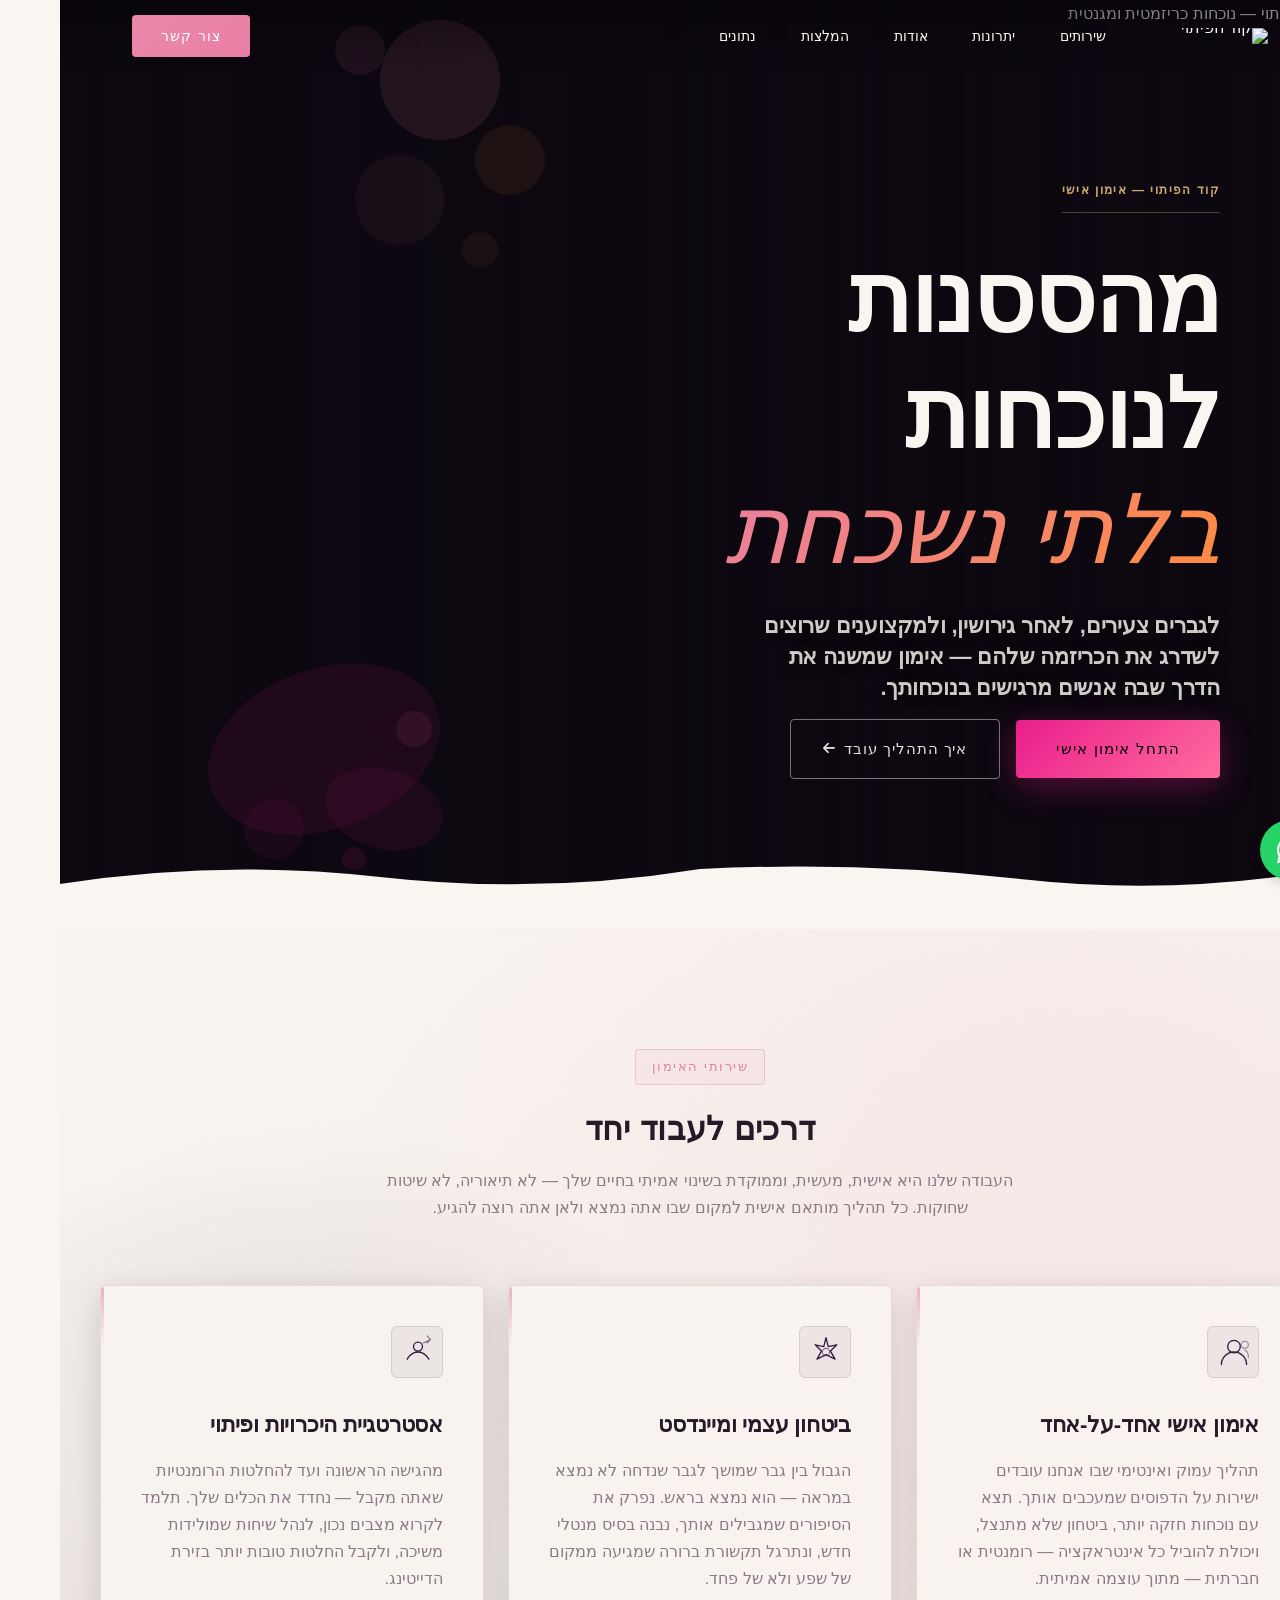
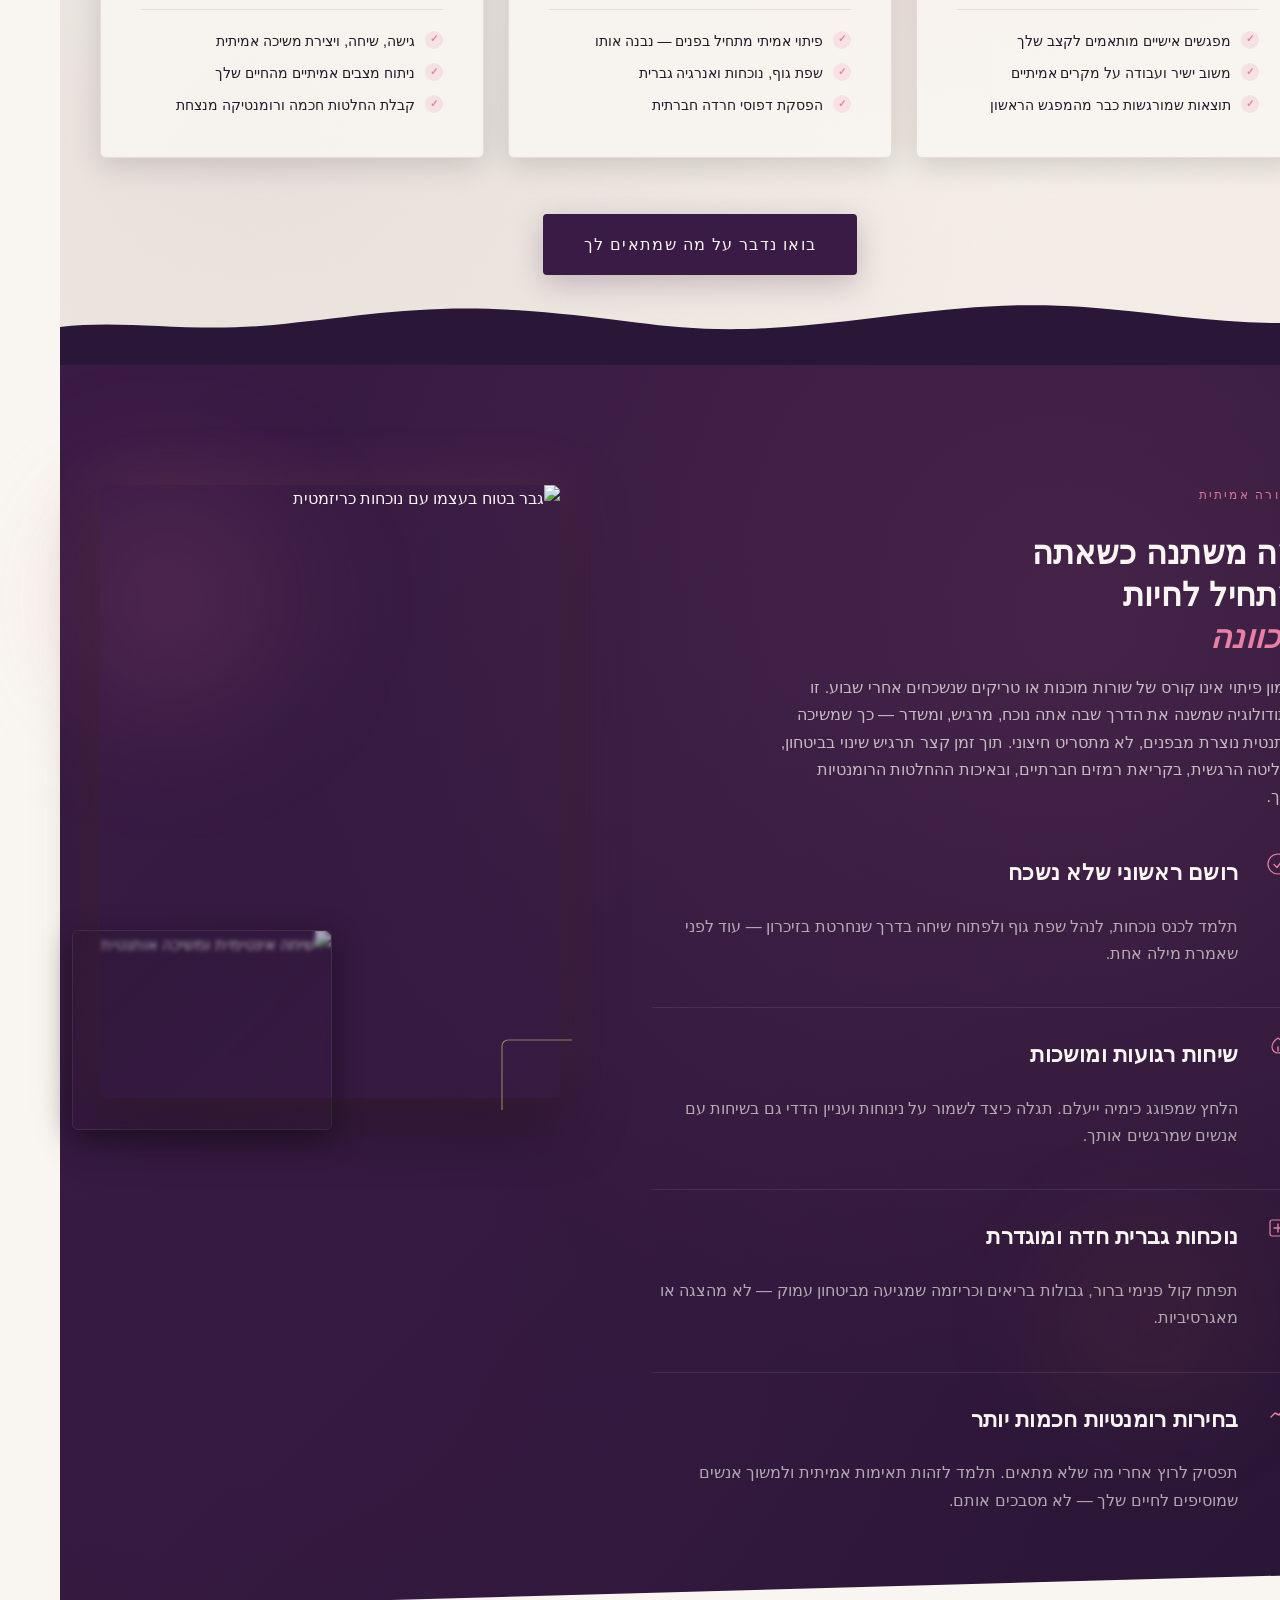
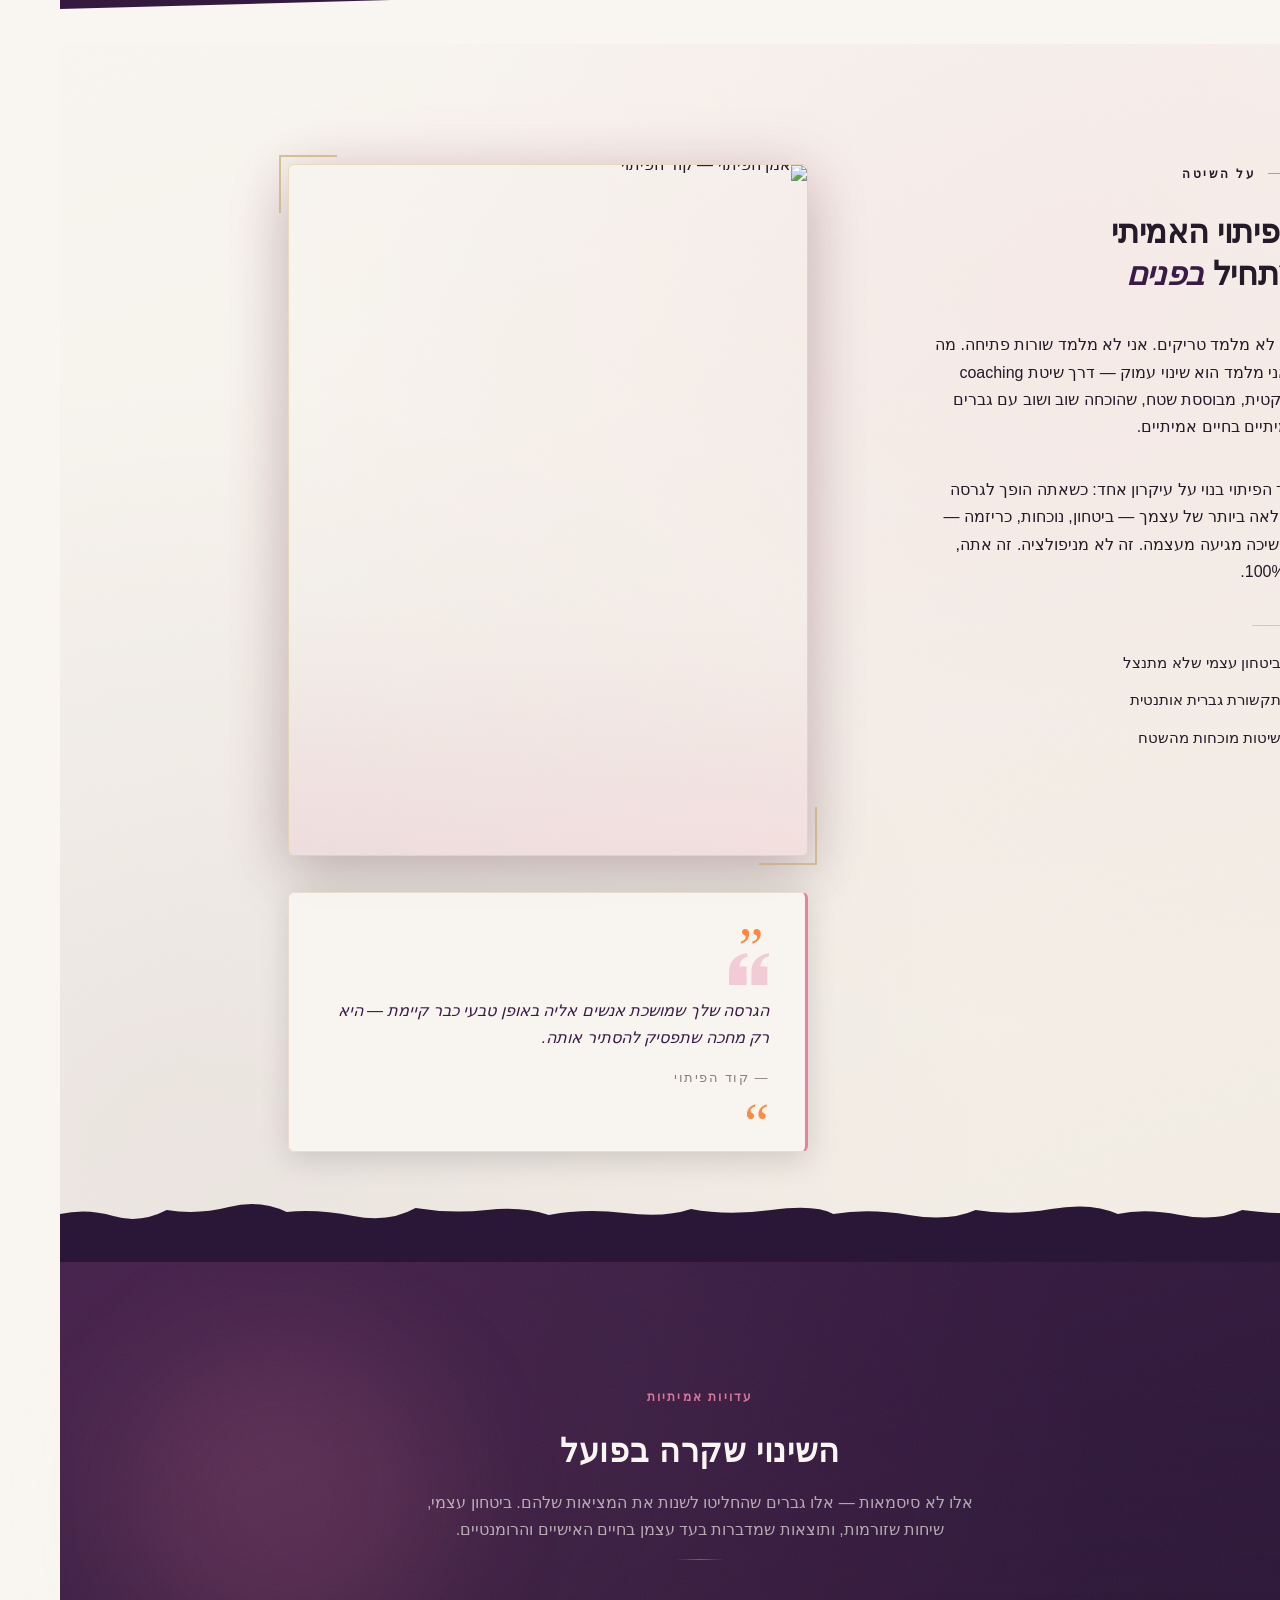
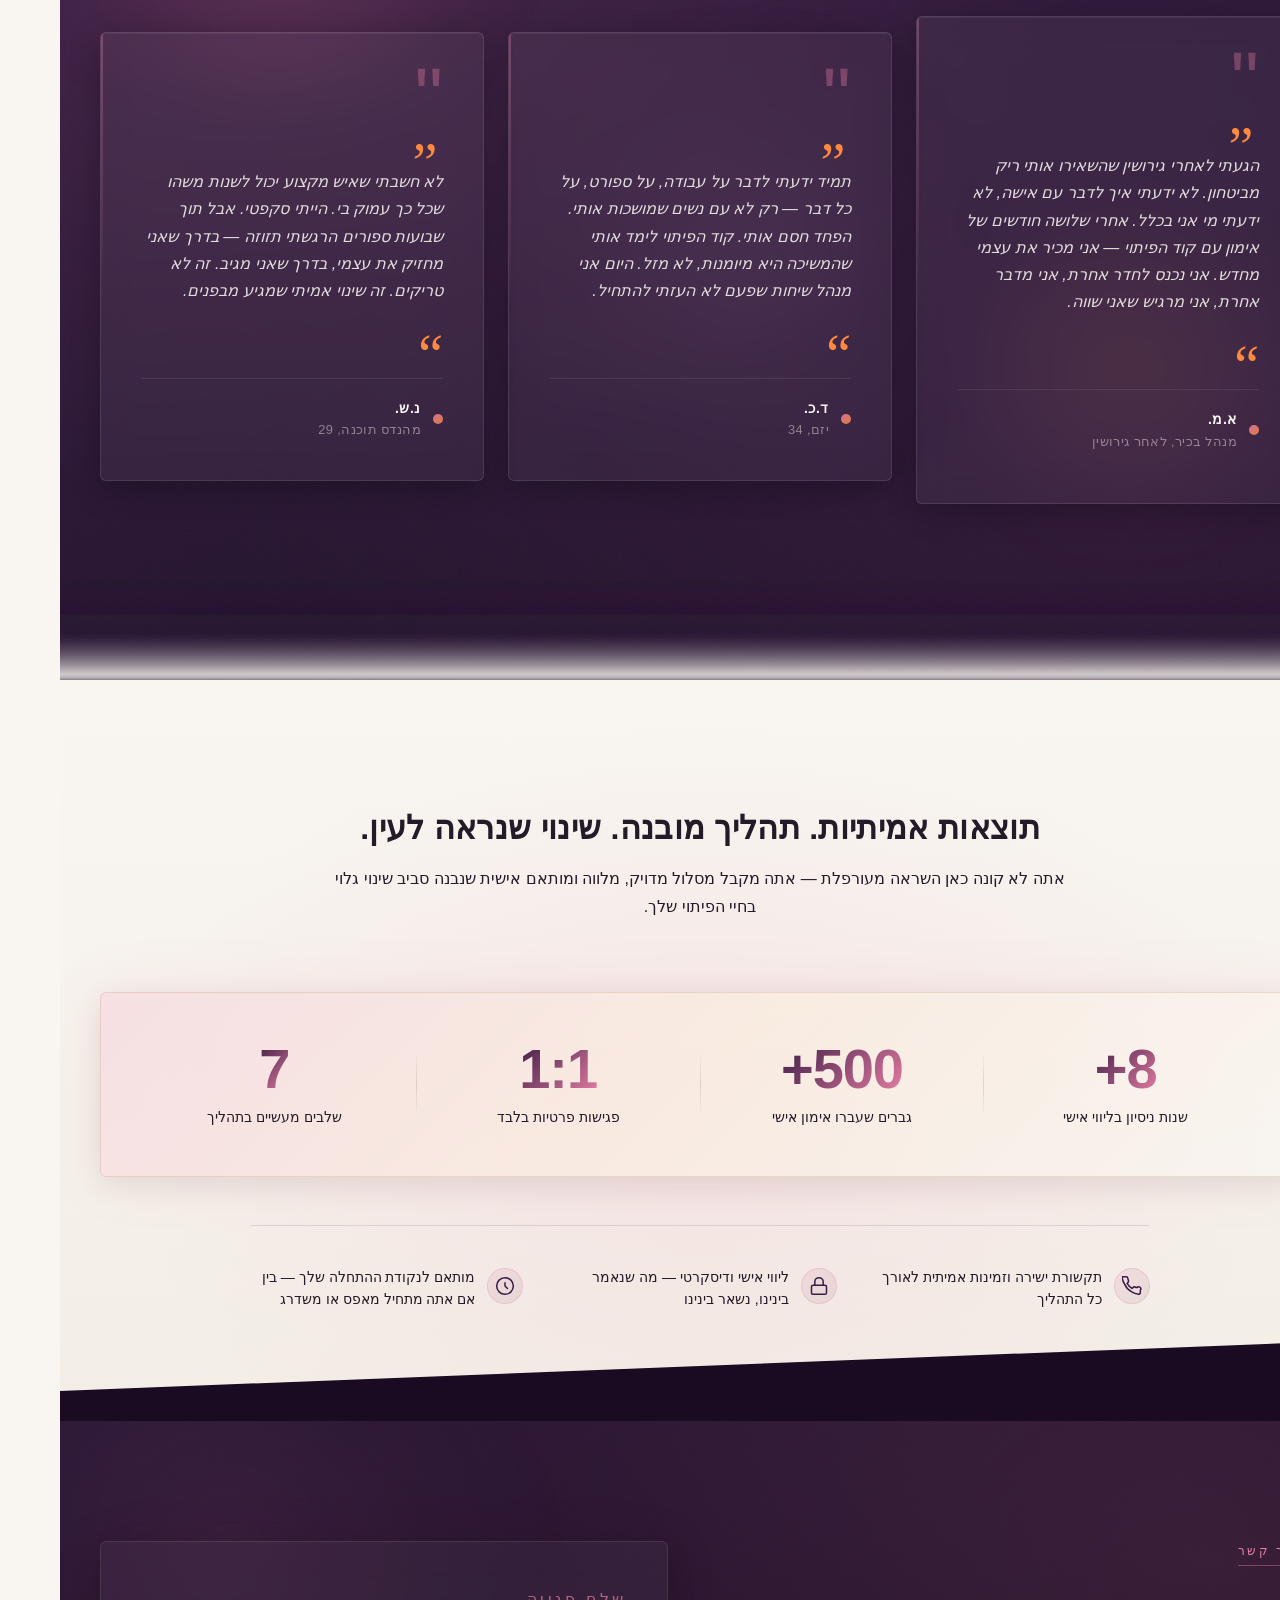
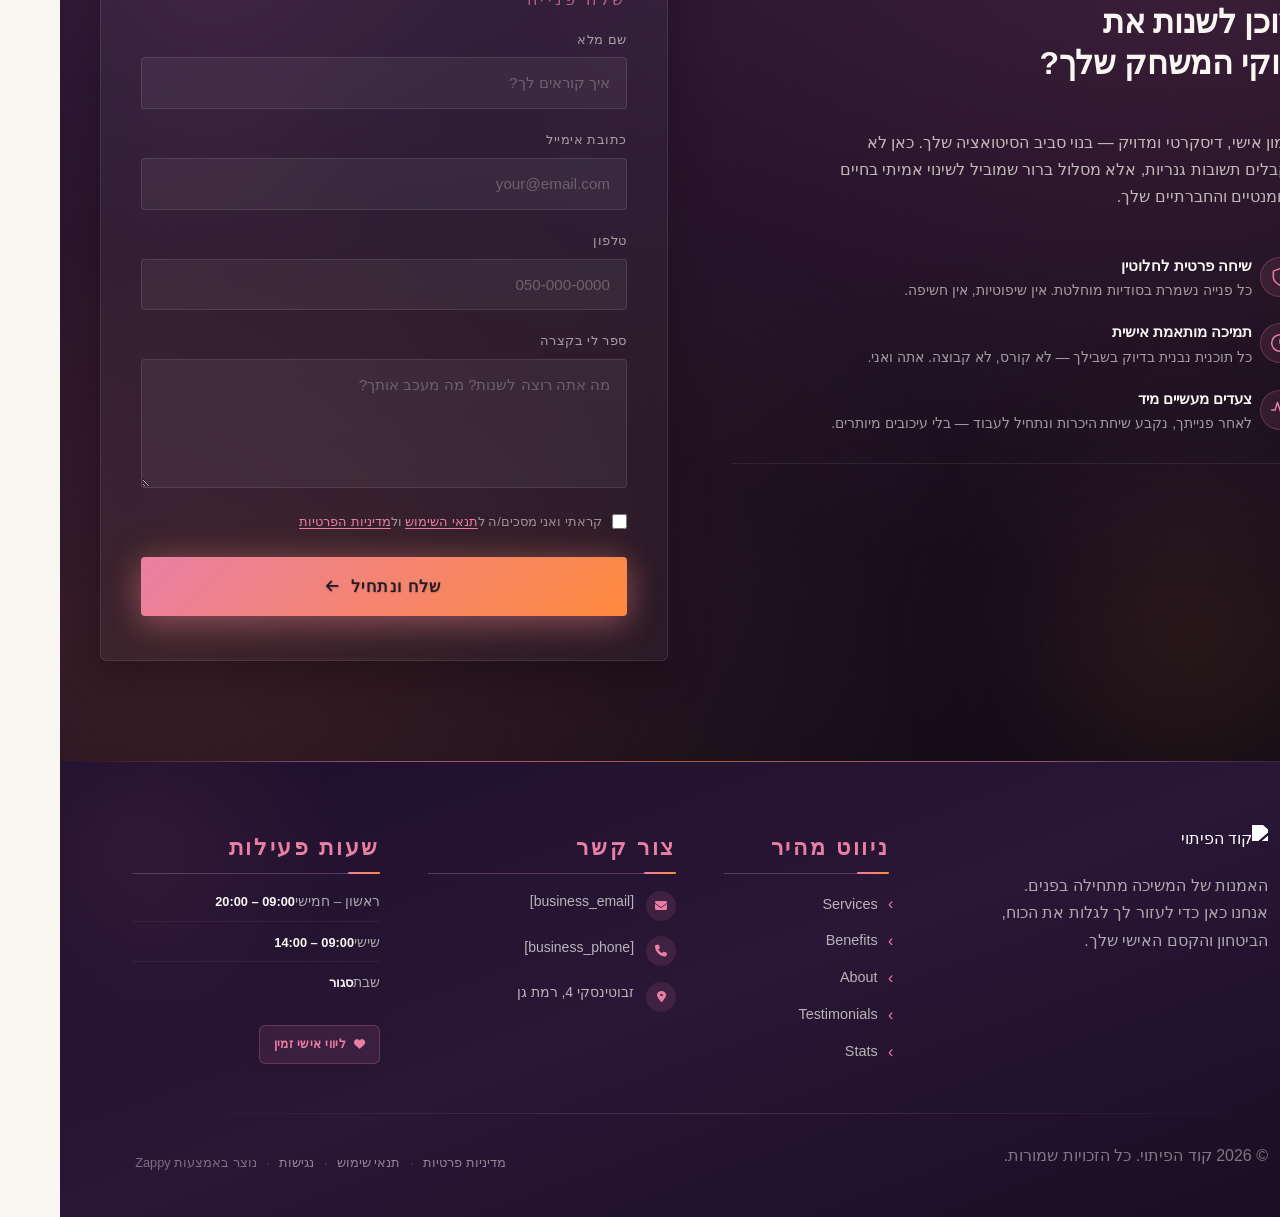
==== commit 8ffabdf5: "Background sync: Progressive GitHub Sync" ====
--- a/public/index.html
+++ b/public/index.html
@@ -1 +1 @@
-<!doctype html><html dir="rtl" lang="he"><head><meta charset="UTF-8"><meta content="width=device-width,initial-scale=1" name="viewport"><meta content="index, follow" name="robots"><title>Seduction Coaching — קוד הפיתוי</title><meta content="A seduction coach offering personal coaching services, likely focused on helping clients improve their confidence, social skills, and romantic success. The bran" name="description"><meta content="Seduction Coaching, seduction coaching, קורס פיתוי לגברים, איך לפתות אישה" name="keywords"><link href="/assets/favicon.ico" rel="icon" type="image/x-icon"><link href="/assets/favicon-16x16.png" rel="icon" type="image/png" sizes="16x16"><link href="/assets/favicon-32x32.png" rel="icon" type="image/png" sizes="32x32"><link href="/assets/favicon-48x48.png" rel="icon" type="image/png" sizes="48x48"><link href="/assets/favicon-192x192.png" rel="icon" type="image/png" sizes="192x192"><link href="/assets/favicon-512x512.png" rel="icon" type="image/png" sizes="512x512"><link href="/assets/apple-touch-icon.png" rel="apple-touch-icon"><script>!function(){"use strict";var t="3ac9ea1d-3eac-4ead-bfc6-40f6383acbf4",e="https://api.zappy5.com/api/analytics/track",a=18e5,n=2592e6,o=!0,i=!0,r=!0;var s=function(){var e="zappy_visitor_"+t,a=null;try{if(a=localStorage.getItem(e)){var o=JSON.parse(a),i=Date.now();if(i-o.created<n)return o.lastSeen=i,localStorage.setItem(e,JSON.stringify(o)),o.id}}catch(t){console.warn("Zappy Analytics: LocalStorage not available")}var r="zv_"+Date.now()+"_"+Math.random().toString(36).substr(2,9);try{localStorage.setItem(e,JSON.stringify({id:r,created:Date.now(),lastSeen:Date.now()}))}catch(t){}return r}(),c=function(){var e="zappy_session_"+t,n=null;try{if(n=sessionStorage.getItem(e)){var o=JSON.parse(n),i=Date.now();if(i-o.timestamp<a)return o.timestamp=i,sessionStorage.setItem(e,JSON.stringify(o)),o.id}}catch(t){console.warn("Zappy Analytics: SessionStorage not available")}var r="zs_"+Date.now()+"_"+Math.random().toString(36).substr(2,9);try{sessionStorage.setItem(e,JSON.stringify({id:r,timestamp:Date.now()}))}catch(t){}return r}();function l(a,n){n=n||{};var o={website_id:t,event_type:a,page_path:window.location.pathname,referrer:document.referrer||"direct",visitor_id:s,session_id:c,metadata:n};if(navigator.sendBeacon){var i=new Blob([JSON.stringify(o)],{type:"application/json"});navigator.sendBeacon(e,i)}else fetch(e,{method:"POST",headers:{"Content-Type":"application/json"},body:JSON.stringify(o),keepalive:!0}).catch(function(t){console.warn("Zappy Analytics: Failed to track event",t)})}o&&l("pageview",{title:document.title,url:window.location.href}),i&&document.addEventListener("click",function(t){var e=t.target;if("BUTTON"===e.tagName||e.closest("button")){var a="BUTTON"===e.tagName?e:e.closest("button");l("click",{element:"button",text:a.textContent.trim().substring(0,100),id:a.id||null,class:a.className||null})}else if("A"===e.tagName||e.closest("a")){var n="A"===e.tagName?e:e.closest("a");l("navigation",{element:"link",text:n.textContent.trim().substring(0,100),href:n.href,external:n.hostname!==window.location.hostname})}},!0),r&&document.addEventListener("submit",function(t){var e=t.target;l("form_submit",{form_id:e.id||null,form_name:e.name||null,form_action:e.action||null,form_method:e.method||"GET"})},!0);var d=Date.now();window.addEventListener("beforeunload",function(){l("page_unload",{time_on_page:Math.floor((Date.now()-d)/1e3),page_path:window.location.pathname})}),window.zappyAnalytics={track:l,getVisitorId:function(){return s},getSessionId:function(){return c}}}()</script><meta content="Seduction Coaching — קוד הפיתוי" property="og:title"><meta content="A seduction coach offering personal coaching services, likely focused on helping clients improve their confidence, social skills, and romantic success. The bran" property="og:description"><meta content="summary_large_image" name="twitter:card"><meta content="Seduction Coaching — קוד הפיתוי" name="twitter:title"><meta content="A seduction coach offering personal coaching services, likely focused on helping clients improve their confidence, social skills, and romantic success. The bran" name="twitter:description"><meta content="website" property="og:type"><meta content="he_IL" property="og:locale"><link href="https://cdnjs.cloudflare.com/ajax/libs/font-awesome/6.4.0/css/all.min.css" rel="stylesheet"><style>.skip-link{position:absolute;top:0;left:0;transform:translateY(-200%);padding:12px 18px;background:var(--bg-dark,#1a1a1a);color:var(--text-light,#fff);font-weight:600;border-radius:0 0 8px 0;z-index:10000}.skip-link:focus{transform:none;outline:2px solid var(--ring,#fff);outline-offset:2px}:focus-visible{outline:2px solid var(--ring,currentColor);outline-offset:3px}</style><link href="/assets/favicon.ico" rel="icon" type="image/x-icon"><link href="/assets/favicon-16x16.png" rel="icon" type="image/png" sizes="16x16"><link href="/assets/favicon-32x32.png" rel="icon" type="image/png" sizes="32x32"><link href="/assets/favicon-48x48.png" rel="icon" type="image/png" sizes="48x48"><link href="/assets/favicon-192x192.png" rel="icon" type="image/png" sizes="192x192"><link href="/assets/favicon-512x512.png" rel="icon" type="image/png" sizes="512x512"><link href="/assets/apple-touch-icon.png" rel="apple-touch-icon"><link href="https://cdn.jsdelivr.net/npm/vanilla-cookieconsent@3/dist/cookieconsent.css" rel="stylesheet"><script src="https://cdn.jsdelivr.net/npm/vanilla-cookieconsent@3/dist/cookieconsent.umd.js"></script><script src="https://cdn.jsdelivr.net/gh/mickidum/acc_toolbar/acctoolbar/acctoolbar.min.js"></script><link href="/styles.css" rel="stylesheet"><style id="zappy-dropdown-submenu-styles">#navMenu li:has(.sub-menu),.nav-menu li:has(.sub-menu),.navbar li:has(.sub-menu),nav li:has(.sub-menu){position:relative}#navMenu .sub-menu,.nav-menu .sub-menu,.navbar .sub-menu,nav .sub-menu{display:block!important;position:absolute!important;top:100%;left:0;min-width:220px;background:#fff;border-radius:8px;box-shadow:0 8px 25px rgba(0,0,0,.15);padding:8px 0;opacity:0;visibility:hidden;transform:translateY(10px);transition:all .3s ease;z-index:1000;list-style:none;pointer-events:none}#navMenu li:hover>.sub-menu,.nav-menu li:hover>.sub-menu,.navbar li:hover>.sub-menu,nav li:hover>.sub-menu{opacity:1!important;visibility:visible!important;transform:translateY(0)!important;pointer-events:auto!important}.sub-menu li{list-style:none;margin:0;padding:0}.sub-menu a{display:block!important;padding:10px 16px!important;color:var(--text-dark,#333)!important;font-weight:500;text-decoration:none;white-space:nowrap;transition:background-color .2s}.sub-menu .zappy-nav-child>a{padding-left:28px!important;font-size:.9em!important;opacity:.85!important}[dir=rtl] .sub-menu .zappy-nav-child>a,html[lang=ar] .sub-menu .zappy-nav-child>a,html[lang=he] .sub-menu .zappy-nav-child>a{padding-left:10px!important;padding-right:28px!important}.sub-menu .zappy-nav-parent>a{font-weight:600!important}.sub-menu a:hover{background-color:#f5f5f5}[dir=rtl] .nav-menu .sub-menu,[dir=rtl] .navbar .sub-menu,[dir=rtl] nav .sub-menu,html[lang=ar] .nav-menu .sub-menu,html[lang=ar] .navbar .sub-menu,html[lang=ar] nav .sub-menu,html[lang=he] .nav-menu .sub-menu,html[lang=he] .navbar .sub-menu,html[lang=he] nav .sub-menu{left:auto!important;right:0!important}.sub-menu:empty,.sub-menu:not(:has(li)):not(:has(> a)),.sub-menu:not(:has(li:not(.zappy-hidden-menu-item))):not(:has(> a)){display:none!important;opacity:0!important;visibility:hidden!important;pointer-events:none!important}li:has(.menu-group-title):hover>.sub-menu{opacity:1!important;visibility:visible!important;transform:translateY(0)!important;pointer-events:auto!important}#navMenu>li>.menu-group-title,.nav-menu>li>.menu-group-title{display:inline-block;padding:.5rem 1rem;cursor:default;user-select:none}@media (max-width:768px){#navMenu .sub-menu,.nav-menu .sub-menu,.navbar .sub-menu,nav .sub-menu{position:static!important;transform:none!important;box-shadow:none!important;background:0 0!important;max-height:0;overflow:hidden;opacity:0;visibility:hidden;transition:max-height .3s ease,opacity .3s ease;padding:0!important;border-radius:0!important}#navMenu .sub-menu.mobile-expanded,.nav-menu .sub-menu.mobile-expanded,.navbar .sub-menu.mobile-expanded{max-height:none!important;overflow-y:visible!important;opacity:1!important;visibility:visible!important;padding:8px 0 8px 16px!important}[dir=rtl] .sub-menu.mobile-expanded,html[lang=he] .sub-menu.mobile-expanded{padding:8px 16px 8px 0!important}#navMenu li:hover>.sub-menu,.nav-menu li:hover>.sub-menu,.navbar li:hover>.sub-menu,nav li:hover>.sub-menu{opacity:0;visibility:hidden;pointer-events:none}#navMenu li>.sub-menu.mobile-expanded,.nav-menu li>.sub-menu.mobile-expanded,.navbar li>.sub-menu.mobile-expanded,nav li>.sub-menu.mobile-expanded{opacity:1!important;visibility:visible!important;pointer-events:auto!important}#navMenu li:has(.sub-menu),.nav-menu li:has(.sub-menu),.navbar li:has(.sub-menu),nav li:has(.sub-menu){display:flex!important;flex-wrap:wrap!important;align-items:center!important;position:relative!important;min-height:44px!important}#navMenu li:has(.sub-menu)>a,.nav-menu li:has(.sub-menu)>a,.navbar li:has(.sub-menu)>a,nav li:has(.sub-menu)>a{flex:1!important;min-width:0!important}#navMenu li:has(.sub-menu)>.menu-group-title,.nav-menu li:has(.sub-menu)>.menu-group-title,.navbar li:has(.sub-menu)>.menu-group-title,nav li:has(.sub-menu)>.menu-group-title{flex:1!important;min-width:0!important;padding:0!important;line-height:inherit!important}#navMenu li:has(.sub-menu)>.sub-menu,.nav-menu li:has(.sub-menu)>.sub-menu,.navbar li:has(.sub-menu)>.sub-menu,nav li:has(.sub-menu)>.sub-menu{flex-basis:100%!important;width:100%!important}#navMenu li:has(.sub-menu)>a [class*=arrow],#navMenu li:has(.sub-menu)>a [class*=chevron],.nav-menu li:has(.sub-menu)>a .fa-angle-down,.nav-menu li:has(.sub-menu)>a .fa-chevron-down,.nav-menu li:has(.sub-menu)>a [class*=arrow],.nav-menu li:has(.sub-menu)>a [class*=chevron],nav li:has(.sub-menu)>a [class*=arrow],nav li:has(.sub-menu)>a [class*=chevron]{display:none!important;visibility:hidden!important}.mobile-submenu-toggle{display:flex!important;align-items:center!important;justify-content:center!important;width:44px!important;height:auto!important;background:0 0!important;border:none!important;cursor:pointer!important;color:var(--text-light)!important;position:static!important;flex-shrink:0!important;align-self:stretch!important;z-index:2!important;padding:0!important;margin:0!important}.mobile-submenu-toggle::after{content:''!important;width:0!important;height:0!important;border-left:6px solid transparent!important;border-right:6px solid transparent!important;border-top:7px solid currentColor!important;transition:transform .3s ease!important}.mobile-submenu-toggle.expanded::after{transform:rotate(180deg)!important}.sub-menu a{padding:10px 0!important;display:block!important;color:var(--text-light)!important;white-space:normal!important}.sub-menu .zappy-nav-child>a{padding-left:28px!important;font-size:.9em!important;opacity:.85!important}[dir=rtl] .sub-menu .zappy-nav-child>a,html[lang=ar] .sub-menu .zappy-nav-child>a,html[lang=he] .sub-menu .zappy-nav-child>a{padding-left:0!important;padding-right:28px!important}.sub-menu .zappy-nav-parent>a{font-weight:600!important}#navMenu.active,.nav-menu.active{max-width:100vw!important;overflow-x:hidden!important;box-sizing:border-box!important}.navbar .sub-menu li a,.zappy-products-dropdown .sub-menu a,nav.navbar .sub-menu li a{color:var(--text-light)!important}}@media (min-width:769px){.mobile-submenu-toggle{display:none!important}}</style><style id="zappy-widget-visibility">html[dir=rtl] .whatsapp-float{right:20px!important;left:auto!important}html:not([dir]) .whatsapp-float,html[dir=ltr] .whatsapp-float{left:20px!important;right:auto!important}html[dir=rtl] #mic-access-tool-general-button,html[dir=rtl] #mic-init-access-tool #mic-access-tool-general-button,html[dir=rtl] #mic-init-access-tool .mic-access-tool-general-button,html[dir=rtl] ._access-icon,html[dir=rtl] .mic-access-tool-general-button{left:20px!important;right:auto!important}html:not([dir]) #mic-access-tool-general-button,html:not([dir]) #mic-init-access-tool #mic-access-tool-general-button,html:not([dir]) #mic-init-access-tool .mic-access-tool-general-button,html:not([dir]) ._access-icon,html:not([dir]) .mic-access-tool-general-button,html[dir=ltr] #mic-access-tool-general-button,html[dir=ltr] #mic-init-access-tool #mic-access-tool-general-button,html[dir=ltr] #mic-init-access-tool .mic-access-tool-general-button,html[dir=ltr] ._access-icon,html[dir=ltr] .mic-access-tool-general-button{right:20px!important;left:auto!important}@media (max-width:768px){.whatsapp-float{display:flex!important}}@media (min-width:769px){.whatsapp-float{display:flex!important}}@media (max-width:768px){#mic-access-tool-general-button,#mic-init-access-tool #mic-access-tool-general-button,#mic-init-access-tool .mic-access-tool-general-button,._access-icon,.mic-access-tool-general-button{display:flex!important;visibility:visible!important;opacity:1!important;pointer-events:auto!important}#mic-access-tool-box.opened-mic-access-tool,#mic-init-access-tool #mic-access-tool-box.opened-mic-access-tool,.mic-access-tool-box.opened-mic-access-tool{visibility:visible!important;opacity:1!important;pointer-events:auto!important}}@media (min-width:769px){#mic-access-tool-general-button,#mic-init-access-tool #mic-access-tool-general-button,#mic-init-access-tool .mic-access-tool-general-button,._access-icon,.mic-access-tool-general-button{display:flex!important;visibility:visible!important;opacity:1!important;pointer-events:auto!important}#mic-access-tool-box.opened-mic-access-tool,#mic-init-access-tool #mic-access-tool-box.opened-mic-access-tool,.mic-access-tool-box.opened-mic-access-tool{visibility:visible!important;opacity:1!important;pointer-events:auto!important}}</style></head><body><a href="#main" class="skip-link">דלג לתוכן הראשי</a><nav class="navbar" dir="rtl"><button class="mobile-toggle" aria-label="Menu" id="mobileToggle"><svg viewBox="0 0 24 24" fill="none" height="24" width="24" class="hamburger-icon"><path d="M3 12h18M3 6h18M3 18h18" stroke="currentColor" stroke-width="2" stroke-linecap="round"></path></svg> <svg viewBox="0 0 24 24" fill="none" height="24" width="24" class="close-icon" style="display:none"><path d="M18 6L6 18M6 6l12 12" stroke="currentColor" stroke-width="2" stroke-linecap="round"></path></svg></button> <button class="phone-header-btn" aria-label="Call" data-phone=""><svg viewBox="0 0 24 24" fill="currentColor" height="20" width="20"><path d="M22 16.92v3a2 2 0 0 1-2.18 2 19.79 19.79 0 0 1-8.63-3.07 19.5 19.5 0 0 1-6-6 19.79 19.79 0 0 1-3.07-8.67A2 2 0 0 1 4.11 2h3a2 2 0 0 1 2 1.72 12.84 12.84 0 0 0 .7 2.81 2 2 0 0 1-.45 2.11L8.09 9.91a16 16 0 0 0 6 6l1.27-1.27a2 2 0 0 1 2.11-.45 12.84 12.84 0 0 0 2.81.7A2 2 0 0 1 22 16.92z"></path></svg></button><div class="nav-container"><div class="nav-right-group"><div class="nav-brand"><a href="/" class="logo-link"><img alt="קוד הפיתוי" src="/assets/site-----image-1.webp" class="logo"></a></div><ul class="nav-menu" id="navMenu"><li><a href="#services">שירותים</a></li><li><a href="#benefits">יתרונות</a></li><li><a href="#about">אודות</a></li><li><a href="#testimonials">המלצות</a></li><li><a href="#stats">נתונים</a></li></ul></div><div class="nav-cta-container"><a href="#contact" class="nav-cta-btn">צור קשר</a></div></div></nav><script>window.addEventListener("load",function(){const e=document.querySelector(".navbar, nav, header");if(!e)return void console.log("[Navbar] Navbar element not found");let t=document.getElementById("mobileToggle")||document.querySelector(".mobile-toggle")||document.querySelector(".hamburger")||document.querySelector(".hamburger-menu")||document.querySelector(".menu-toggle")||document.querySelector(".burger-menu")||document.querySelector('[aria-label="Menu"]')||document.querySelector('[aria-label="תפריט"]');const n=document.querySelector(".phone-header-btn"),o=window.getComputedStyle(e);let r=o.backgroundColor;if(console.log("[Navbar] Initial navbar background:",r),"transparent"===r||"rgba(0, 0, 0, 0)"===r||r.startsWith("rgba")&&r.includes(", 0)")){const e=o.backgroundImage;if(e&&"none"!==e)console.log("[Navbar] Navbar has background image/gradient, using dark text"),r="rgb(240, 240, 240)";else{const e=window.getComputedStyle(document.body).backgroundColor;console.log("[Navbar] Navbar transparent, using body background:",e),r=e}}const a=r.match(/\d+/g);if(a&&a.length>=3){const e=(.299*parseInt(a[0])+.587*parseInt(a[1])+.114*parseInt(a[2]))/255;console.log("[Navbar] Mobile button colors preserved from Claude CSS (luminance:",e.toFixed(2)+")");const o=document.createElement("style");o.id="zappy-mobile-nav-fix";document.documentElement.lang;document.documentElement.dir,o.textContent='\n        /* Hide mobile buttons on desktop, show only on mobile */\n        @media (min-width: 769px) {\n          .mobile-toggle,\n          .phone-header-btn {\n            display: none !important;\n          }\n        }\n        \n        /* Show and position mobile buttons correctly on mobile */\n        @media (max-width: 768px) {\n          .navbar,\n          nav.navbar {\n            min-height: 70px !important;\n          }\n\n          .mobile-toggle,\n          .phone-header-btn {\n            position: absolute !important;\n            top: 0 !important;\n            bottom: 0 !important;\n            margin-top: auto !important;\n            margin-bottom: auto !important;\n            transform: none !important;\n            z-index: 1001 !important;\n            display: flex !important;\n            align-items: center !important;\n            justify-content: center !important;\n            width: 36px !important;\n            height: 36px !important;\n            border-radius: 50% !important;\n            border: none !important;\n            cursor: pointer !important;\n            padding: 6px !important;\n            background: none !important;\n            color: var(--nav-text, var(--text-light)) !important;\n            touch-action: manipulation !important;\n            -webkit-tap-highlight-color: transparent !important;\n          }\n\n          html[data-zappy-site-type="ecommerce"] .phone-header-btn,\n          body[data-zappy-site-type="ecommerce"] .phone-header-btn,\n          html[data-zappy-site-type="ecommerce"] header .phone-header-btn,\n          html[data-zappy-site-type="ecommerce"] nav .phone-header-btn {\n            display: none !important;\n            visibility: hidden !important;\n            width: 0 !important;\n            height: 0 !important;\n            min-width: 0 !important;\n            overflow: hidden !important;\n          }\n          \n          /* LTR positioning (default): hamburger LEFT, phone RIGHT */\n          html:not([dir="rtl"]):not([lang="he"]):not([lang="ar"]) .mobile-toggle,\n          html[dir="ltr"] .mobile-toggle {\n            left: 12px !important;\n            right: auto !important;\n          }\n          html:not([dir="rtl"]):not([lang="he"]):not([lang="ar"]) .phone-header-btn,\n          html[dir="ltr"] .phone-header-btn {\n            right: 12px !important;\n            left: auto !important;\n          }\n          \n          /* RTL positioning: hamburger RIGHT, phone LEFT */\n          html[dir="rtl"] .mobile-toggle,\n          html[lang="he"] .mobile-toggle,\n          html[lang="ar"] .mobile-toggle {\n            right: 12px !important;\n            left: auto !important;\n          }\n          html[dir="rtl"] .phone-header-btn,\n          html[lang="he"] .phone-header-btn,\n          html[lang="ar"] .phone-header-btn {\n            left: 12px !important;\n            right: auto !important;\n          }\n          \n          /* CRITICAL: Ensure nav-container has min-height on mobile */\n          /* All children are positioned absolutely/fixed on mobile, so height:auto collapses to 0 */\n          .nav-container {\n            min-height: 70px !important;\n            position: relative !important;\n          }\n          \n          /* Ensure SVG icons are properly sized and inherit color */\n          .mobile-toggle svg,\n          .phone-header-btn svg {\n            width: 24px !important;\n            height: 24px !important;\n            /* Don\'t force display - let JavaScript control hamburger/close toggle */\n          }\n          \n          /* Reset nav-cta-container on mobile - remove desktop box-shadow/padding */\n          /* that creates a visible ghost box when CTA button is hidden */\n          .nav-cta-container {\n            box-shadow: none !important;\n            padding: 0 !important;\n          }\n          \n          /* Hide nav-cta-container entirely on mobile when there\'s no lang-switcher */\n          /* (only the CTA button is inside, and it\'s hidden on mobile) */\n          .nav-cta-container:not(:has(.lang-switcher)) {\n            display: none !important;\n          }\n          \n          /* CRITICAL: Prevent hero image fade gradient from bleeding over headline text */\n          /* The .image-fade-gradient has bottom: -30px (extends below parent) */\n          /* On mobile stacked layout, this overlaps the h1 text below the image */\n          .hero-image-column {\n            overflow: hidden !important;\n          }\n          .image-fade-gradient {\n            bottom: 0 !important;\n          }\n          \n          /* Hide desktop language switcher on mobile - hamburger menu handles it */\n          /* High specificity to override stored CSS */\n          .lang-switcher,\n          .nav-cta-container .lang-switcher,\n          .nav-container .lang-switcher,\n          .navbar .lang-switcher,\n          .navbar .nav-cta-container .lang-switcher {\n            display: none !important;\n          }\n        }\n      ';const r=document.getElementById("zappy-mobile-nav-fix");r&&r.remove(),document.head.appendChild(o),console.log("[Navbar] Critical CSS injected for mobile nav positioning");const i=window.innerWidth<=768;if(t){const e=t.querySelector(".hamburger-icon"),n=t.querySelector(".close-icon");e&&(e.style.setProperty("width","24px","important"),e.style.setProperty("height","24px","important"),e.style.setProperty("display","block","important")),n&&(n.style.setProperty("width","24px","important"),n.style.setProperty("height","24px","important"),n.style.setProperty("display","none","important")),i?(t.style.setProperty("position","absolute","important"),t.style.setProperty("top","0","important"),t.style.setProperty("bottom","0","important"),t.style.setProperty("margin-top","auto","important"),t.style.setProperty("margin-bottom","auto","important"),t.style.setProperty("transform","none","important"),t.style.setProperty("z-index","1001","important"),t.style.removeProperty("left"),t.style.removeProperty("right"),console.log("[Navbar] Mobile toggle positioning applied (mobile viewport)")):(t.style.removeProperty("position"),t.style.removeProperty("top"),t.style.removeProperty("transform"),t.style.removeProperty("z-index"),t.style.removeProperty("left"),t.style.removeProperty("right"),console.log("[Navbar] Desktop viewport - cleared mobile toggle inline positioning"))}if(n){const e=n.querySelector("svg");e&&(e.style.width="24px",e.style.height="24px",e.setAttribute("width","24"),e.setAttribute("height","24")),i?(n.style.setProperty("position","absolute","important"),n.style.setProperty("top","0","important"),n.style.setProperty("bottom","0","important"),n.style.setProperty("margin-top","auto","important"),n.style.setProperty("margin-bottom","auto","important"),n.style.setProperty("transform","none","important"),n.style.setProperty("z-index","1001","important"),n.style.removeProperty("left"),n.style.removeProperty("right"),console.log("[Navbar] Phone button positioning applied (mobile viewport)")):(n.style.removeProperty("position"),n.style.removeProperty("top"),n.style.removeProperty("transform"),n.style.removeProperty("z-index"),n.style.removeProperty("left"),n.style.removeProperty("right"),console.log("[Navbar] Desktop viewport - cleared phone button inline positioning"))}}else console.log("[Navbar] Could not parse background color:",r);t=document.getElementById("mobileToggle")||document.querySelector(".mobile-toggle")||document.querySelector(".hamburger")||document.querySelector(".hamburger-menu")||document.querySelector(".menu-toggle")||document.querySelector(".burger-menu")||document.querySelector('[aria-label="Menu"]')||document.querySelector('[aria-label="תפריט"]');const i=document.getElementById("navMenu")||document.querySelector(".nav-menu")||document.querySelector(".nav-links")||document.querySelector("nav ul:not(.submenu)");if(!t||!i)return void console.log("[Navbar] Mobile toggle or menu not found:",{toggle:!!t,menu:!!i});i.id||(i.id="navMenu"),console.log("[Navbar] Initializing mobile menu...");const l=t.cloneNode(!0);t.parentNode.replaceChild(l,t);var s=0;function p(e){var t=Date.now();t-s<300||(s=t,function(e){e.preventDefault(),e.stopPropagation();const t=l.querySelector(".hamburger-icon"),n=l.querySelector(".close-icon");i.classList.contains("active")?(i.classList.remove("active"),t&&t.style.setProperty("display","block","important"),n&&n.style.setProperty("display","none","important"),document.body.style.overflow="",console.log("[Navbar] Menu closed")):(i.classList.add("active"),t&&t.style.setProperty("display","none","important"),n&&n.style.setProperty("display","block","important"),document.body.style.overflow="hidden",console.log("[Navbar] Menu opened"))}(e))}l.addEventListener("click",p),l.addEventListener("touchend",p),i.querySelectorAll("a").forEach(function(e){e.addEventListener("click",function(){if("#"===this.getAttribute("href"))return;const e=l.querySelector(".hamburger-icon"),t=l.querySelector(".close-icon");i.classList.remove("active"),e&&e.style.setProperty("display","block","important"),t&&t.style.setProperty("display","none","important"),document.body.style.overflow="",console.log("[Navbar] Menu closed (link clicked)")})});var m=i.querySelectorAll(".dropdown-toggle");m.forEach(function(e){e.addEventListener("click",function(e){e.preventDefault(),e.stopPropagation();var t=this.closest(".nav-dropdown");t&&(t.parentNode.querySelectorAll(".nav-dropdown.open").forEach(function(e){e!==t&&e.classList.remove("open")}),t.classList.toggle("open"),console.log("[Navbar] Dropdown toggled:",t.classList.contains("open")?"open":"closed"))})}),document.addEventListener("click",function(e){e.target.closest(".nav-dropdown")||document.querySelectorAll(".nav-dropdown.open").forEach(function(e){e.classList.remove("open")})}),console.log("[Navbar] Dropdown handlers initialized for "+m.length+" dropdowns"),n&&n.addEventListener("click",function(){const e=document.querySelectorAll('a[href^="tel:"]'),t=e.length>0?e[0].getAttribute("href").replace("tel:",""):"[business_phone]";window.location.href="tel:"+t,console.log("[Navbar] Phone button clicked")}),console.log("[Navbar] Mobile menu initialized successfully")})</script><main id="main"><section class="index-hero-section" data-band-index="0" data-layout-spec="בית-hero" dir="rtl" id="hero" data-hero-type="fullscreen-scrim"><div class="index-hero-bg"><img alt="אמן פיתוי — נוכחות כריזמטית ומגנטית" src="/assets/site-index-hero-image-1.webp" data-context="Cinematic portrait of a confident, charismatic Israeli man in his 30s, dressed in a dark fitted blazer, standing in a dimly lit upscale urban setting — perhaps a rooftop bar or city street at night with bokeh city lights in the background. He has intense, magnetic eye contact directed at the camera. The mood is intimate, dramatic, and aspirational. Deep plum and near-black color grade with warm ember highlights on his face and shoulders. Shallow depth of field. Film grain texture. Negative space on the right side of the frame for text overlay. Cinematic editorial photography style." data-placeholder="index-hero-image-1" height="700" loading="eager" width="1200" data-hero-bg="true" fetchpriority="high"></div><div class="index-hero-scrim" aria-hidden="true"></div><div class="index-hero-bokeh" aria-hidden="true"><svg viewBox="0 0 500 500" fill="none" xmlns="http://www.w3.org/2000/svg" aria-hidden="true" data-no-icon-edit="true"><circle cx="380" cy="80" r="60" fill="rgba(233,127,164,0.10)"></circle><circle cx="450" cy="160" r="35" fill="rgba(255,138,61,0.07)"></circle><circle cx="300" cy="50" r="25" fill="rgba(233,127,164,0.08)"></circle><circle cx="420" cy="250" r="18" fill="rgba(255,138,61,0.06)"></circle><circle cx="340" cy="200" r="45" fill="rgba(233,127,164,0.05)"></circle></svg></div><div class="index-hero-splatter" aria-hidden="true"><svg viewBox="0 0 320 320" fill="none" xmlns="http://www.w3.org/2000/svg" aria-hidden="true" data-no-icon-edit="true"><ellipse cx="200" cy="200" fill="rgba(233,30,140,0.08)" rx="120" ry="80" transform="rotate(-20 200 200)"></ellipse><ellipse cx="260" cy="260" fill="rgba(233,30,140,0.07)" rx="60" ry="40" transform="rotate(15 260 260)"></ellipse><circle cx="150" cy="280" r="30" fill="rgba(233,30,140,0.06)"></circle><circle cx="290" cy="180" r="18" fill="rgba(255,106,157,0.09)"></circle><circle cx="230" cy="310" r="12" fill="rgba(233,30,140,0.10)"></circle></svg></div><div class="index-hero-container"><div class="index-hero-overlay-group"><span class="index-hero-label">קוד הפיתוי — אימון אישי</span><h1 class="index-hero-h1">מהססנות<br>לנוכחות<br><em>בלתי נשכחת</em></h1><h3 class="index-hero-subtitle">לגברים צעירים, לאחר גירושין, ולמקצוענים שרוצים לשדרג את הכריזמה שלהם — אימון שמשנה את הדרך שבה אנשים מרגישים בנוכחותך.</h3><div class="index-hero-ctas"><a href="#contact" class="index-hero-btn-primary">התחל אימון אישי</a> <a href="#process" class="index-hero-btn-secondary">איך התהליך עובד <i class="fa-arrow-left fa-solid" aria-hidden="true"></i></a></div></div></div><div class="index-hero-divider-wrapper"><svg viewBox="0 0 1200 90" xmlns="http://www.w3.org/2000/svg" aria-hidden="true" data-no-icon-edit="true" preserveAspectRatio="none"><path d="M0,90 L0,45 Q150,20 300,38 T600,30 Q750,22 900,40 T1200,28 L1200,90 Z" fill="var(--bg-light)"></path></svg></div></section><section class="index-services-section" data-band-index="1" data-layout-spec="בית-services" dir="rtl" id="services"><div class="index-services-section__ambient" aria-hidden="true"></div><div class="index-services-section__container"><div class="index-services-section__intro"><span class="index-services-section__label">שירותי האימון</span><h2 class="index-services-section__heading">דרכים לעבוד יחד</h2><p class="index-services-section__subheading">העבודה שלנו היא אישית, מעשית, וממוקדת בשינוי אמיתי בחיים שלך — לא תיאוריה, לא שיטות שחוקות. כל תהליך מותאם אישית למקום שבו אתה נמצא ולאן אתה רוצה להגיע.</p></div><div class="index-services-section__grid"><article class="index-services-section__card"><div class="index-services-section__card-icon" aria-hidden="true"><svg viewBox="0 0 40 40" fill="none" height="40" width="40" xmlns="http://www.w3.org/2000/svg" data-element-type="icon" data-icon-type="svg"><circle cx="20" cy="14" r="7" fill="none" stroke="currentColor" stroke-width="1.5"></circle><path d="M6 34c0-7.732 6.268-14 14-14s14 6.268 14 14" stroke="currentColor" stroke-width="1.5" stroke-linecap="round" fill="none"></path><circle cx="32" cy="12" r="4" fill="none" stroke="currentColor" stroke-width="1.2" opacity="0.5"></circle><path d="M36 26c0-4.418-1.79-8-4-8" stroke="currentColor" stroke-width="1.2" stroke-linecap="round" fill="none" opacity="0.5"></path></svg></div><div class="index-services-section__card-content"><h3 class="index-services-section__card-title">אימון אישי אחד-על-אחד</h3><p class="index-services-section__card-text">תהליך עמוק ואינטימי שבו אנחנו עובדים ישירות על הדפוסים שמעכבים אותך. תצא עם נוכחות חזקה יותר, ביטחון שלא מתנצל, ויכולת להוביל כל אינטראקציה — רומנטית או חברתית — מתוך עוצמה אמיתית.</p><ul class="index-services-section__card-list"><li><span class="index-services-section__check" aria-hidden="true">✓</span>מפגשים אישיים מותאמים לקצב שלך</li><li><span class="index-services-section__check" aria-hidden="true">✓</span>משוב ישיר ועבודה על מקרים אמיתיים</li><li><span class="index-services-section__check" aria-hidden="true">✓</span>תוצאות שמורגשות כבר מהמפגש הראשון</li></ul></div></article><article class="index-services-section__card"><div class="index-services-section__card-icon" aria-hidden="true"><svg viewBox="0 0 40 40" fill="none" height="40" width="40" xmlns="http://www.w3.org/2000/svg" data-element-type="icon" data-icon-type="svg"><path d="M20 4 L22.5 14 L32 12 L25 19 L30 28 L20 23 L10 28 L15 19 L8 12 L17.5 14 Z" stroke="currentColor" stroke-width="1.5" fill="none" stroke-linejoin="round"></path><circle cx="20" cy="20" r="4" fill="none" stroke="currentColor" stroke-width="1.2" opacity="0.6"></circle></svg></div><div class="index-services-section__card-content"><h3 class="index-services-section__card-title">ביטחון עצמי ומיינדסט</h3><p class="index-services-section__card-text">הגבול בין גבר שמושך לגבר שנדחה לא נמצא במראה — הוא נמצא בראש. נפרק את הסיפורים שמגבילים אותך, נבנה בסיס מנטלי חדש, ונתרגל תקשורת ברורה שמגיעה ממקום של שפע ולא של פחד.</p><ul class="index-services-section__card-list"><li><span class="index-services-section__check" aria-hidden="true">✓</span>פיתוי אמיתי מתחיל בפנים — נבנה אותו</li><li><span class="index-services-section__check" aria-hidden="true">✓</span>שפת גוף, נוכחות ואנרגיה גברית</li><li><span class="index-services-section__check" aria-hidden="true">✓</span>הפסקת דפוסי חרדה חברתית</li></ul></div></article><article class="index-services-section__card"><div class="index-services-section__card-icon" aria-hidden="true"><svg viewBox="0 0 40 40" fill="none" height="40" width="40" xmlns="http://www.w3.org/2000/svg" data-element-type="icon" data-icon-type="svg"><path d="M8 28 C8 28 12 20 20 20 C28 20 32 28 32 28" stroke="currentColor" stroke-width="1.5" stroke-linecap="round" fill="none"></path><circle cx="20" cy="14" r="5" fill="none" stroke="currentColor" stroke-width="1.5"></circle><path d="M26 10 L34 6 M34 6 L30 10 M34 6 L30 2" stroke="currentColor" stroke-width="1.2" stroke-linecap="round" fill="none" opacity="0.6"></path></svg></div><div class="index-services-section__card-content"><h3 class="index-services-section__card-title">אסטרטגיית היכרויות ופיתוי</h3><p class="index-services-section__card-text">מהגישה הראשונה ועד להחלטות הרומנטיות שאתה מקבל — נחדד את הכלים שלך. תלמד לקרוא מצבים נכון, לנהל שיחות שמולידות משיכה, ולקבל החלטות טובות יותר בזירת הדייטינג.</p><ul class="index-services-section__card-list"><li><span class="index-services-section__check" aria-hidden="true">✓</span>גישה, שיחה, ויצירת משיכה אמיתית</li><li><span class="index-services-section__check" aria-hidden="true">✓</span>ניתוח מצבים אמיתיים מהחיים שלך</li><li><span class="index-services-section__check" aria-hidden="true">✓</span>קבלת החלטות חכמה ורומנטיקה מנצחת</li></ul></div></article></div><div class="index-services-section__cta-wrap"><a href="#contact" class="index-services-section__cta">בואו נדבר על מה שמתאים לך</a></div></div><div class="index-services-divider-wrapper"><svg viewBox="0 0 1200 90" xmlns="http://www.w3.org/2000/svg" aria-hidden="true" data-no-icon-edit="true" preserveAspectRatio="none"><path d="M0,90 L0,52 C60,44 120,58 200,50 C280,42 340,28 440,36 C540,44 580,60 680,52 C780,44 860,24 960,32 C1040,38 1120,56 1200,44 L1200,90 Z" fill="#2A1636"></path></svg></div></section><section class="index-benefits-section" data-band-index="2" data-layout-spec="בית-benefits" dir="rtl" id="benefits"><div class="ibs-grain" aria-hidden="true"></div><div class="ibs-bokeh ibs-bokeh--1" aria-hidden="true"></div><div class="ibs-bokeh ibs-bokeh--2" aria-hidden="true"></div><div class="ibs-container"><div class="ibs-content-col"><span class="ibs-eyebrow">תמורה אמיתית</span><h2 class="ibs-heading">מה משתנה כשאתה<br>מתחיל לחיות<br><em>בכוונה</em></h2><p class="ibs-intro">אימון פיתוי אינו קורס של שורות מוכנות או טריקים שנשכחים אחרי שבוע. זו מתודולוגיה שמשנה את הדרך שבה אתה נוכח, מרגיש, ומשדר — כך שמשיכה אותנטית נוצרת מבפנים, לא מתסריט חיצוני. תוך זמן קצר תרגיש שינוי בביטחון, בשליטה הרגשית, בקריאת רמזים חברתיים, ובאיכות ההחלטות הרומנטיות שלך.</p><div class="ibs-benefits-list"><div class="ibs-benefit-item"><div class="ibs-benefit-icon" aria-hidden="true"><svg viewBox="0 0 22 22" fill="none" height="22" width="22" xmlns="http://www.w3.org/2000/svg" data-element-type="icon" data-icon-type="svg"><circle cx="11" cy="11" r="10" stroke="currentColor" stroke-width="1.2"></circle><path d="M7 11.5L10 14.5L15 8" stroke="currentColor" stroke-width="1.4" stroke-linecap="round" stroke-linejoin="round"></path></svg></div><div class="ibs-benefit-content"><h3 class="ibs-benefit-title">רושם ראשוני שלא נשכח</h3><p class="ibs-benefit-text">תלמד לכנס נוכחות, לנהל שפת גוף ולפתוח שיחה בדרך שנחרטת בזיכרון — עוד לפני שאמרת מילה אחת.</p></div></div><div class="ibs-divider" aria-hidden="true"></div><div class="ibs-benefit-item"><div class="ibs-benefit-icon" aria-hidden="true"><svg viewBox="0 0 22 22" fill="none" height="22" width="22" xmlns="http://www.w3.org/2000/svg" data-element-type="icon" data-icon-type="svg"><path d="M11 3C11 3 5 7 5 12a6 6 0 0012 0c0-5-6-9-6-9z" stroke="currentColor" stroke-width="1.2" stroke-linejoin="round"></path><path d="M11 12v4" stroke="currentColor" stroke-width="1.4" stroke-linecap="round"></path></svg></div><div class="ibs-benefit-content"><h3 class="ibs-benefit-title">שיחות רגועות ומושכות</h3><p class="ibs-benefit-text">הלחץ שמפוגג כימיה ייעלם. תגלה כיצד לשמור על נינוחות ועניין הדדי גם בשיחות עם אנשים שמרגשים אותך.</p></div></div><div class="ibs-divider" aria-hidden="true"></div><div class="ibs-benefit-item"><div class="ibs-benefit-icon" aria-hidden="true"><svg viewBox="0 0 22 22" fill="none" height="22" width="22" xmlns="http://www.w3.org/2000/svg" data-element-type="icon" data-icon-type="svg"><rect height="16" width="16" x="3" y="3" rx="2" stroke="currentColor" stroke-width="1.2"></rect><path d="M7 11h8M11 7v8" stroke="currentColor" stroke-width="1.4" stroke-linecap="round"></path></svg></div><div class="ibs-benefit-content"><h3 class="ibs-benefit-title">נוכחות גברית חדה ומוגדרת</h3><p class="ibs-benefit-text">תפתח קול פנימי ברור, גבולות בריאים וכריזמה שמגיעה מביטחון עמוק — לא מהצגה או מאגרסיביות.</p></div></div><div class="ibs-divider" aria-hidden="true"></div><div class="ibs-benefit-item"><div class="ibs-benefit-icon" aria-hidden="true"><svg viewBox="0 0 22 22" fill="none" height="22" width="22" xmlns="http://www.w3.org/2000/svg" data-element-type="icon" data-icon-type="svg"><path d="M4 17L8 13L12 15L18 7" stroke="currentColor" stroke-width="1.4" stroke-linecap="round" stroke-linejoin="round"></path><circle cx="18" cy="7" r="2" stroke="currentColor" stroke-width="1.2"></circle></svg></div><div class="ibs-benefit-content"><h3 class="ibs-benefit-title">בחירות רומנטיות חכמות יותר</h3><p class="ibs-benefit-text">תפסיק לרוץ אחרי מה שלא מתאים. תלמד לזהות תאימות אמיתית ולמשוך אנשים שמוסיפים לחיים שלך — לא מסבכים אותם.</p></div></div></div></div><div class="ibs-image-col"><div class="ibs-image-main-wrapper"><img alt="גבר בטוח בעצמו עם נוכחות כריזמטית" src="/assets/site-index-benefits-image-1.webp" class="ibs-img-main" data-context="Cinematic editorial portrait of a confident, well-dressed man in his 30s standing in a dimly lit luxury interior — moody dramatic lighting with deep plum and amber tones, shallow depth of field, rich shadow detail, refined and magnetic energy, seduction coaching brand aesthetic" data-placeholder="index-benefits-image-1" decoding="async" height="680" loading="lazy" width="520"> <svg viewBox="0 0 72 72" fill="none" height="72" width="72" xmlns="http://www.w3.org/2000/svg" aria-hidden="true" class="ibs-corner-accent" data-no-icon-edit="true"><path d="M72 2H8C4.686 2 2 4.686 2 8V72" stroke="#C8A96E" stroke-width="1.2" opacity="0.65"></path></svg></div><div class="ibs-image-secondary-wrapper"><img alt="שיחה אינטימית ומשיכה אותנטית" src="/assets/site-index-benefits-image-2.webp" class="ibs-img-secondary" data-context="Close-up editorial lifestyle photo: a man and woman in an intimate conversation at a stylish bar or lounge, warm bokeh background, blurred romantic atmosphere, cinematic color grade with deep magenta and warm gold tones, seduction coaching brand aesthetic" data-placeholder="index-benefits-image-2" decoding="async" height="260" loading="lazy" width="320"><div class="ibs-secondary-overlay" aria-hidden="true"></div></div></div></div><div class="ibs-divider-wrapper"><svg viewBox="0 0 1440 90" xmlns="http://www.w3.org/2000/svg" aria-hidden="true" data-no-icon-edit="true" preserveAspectRatio="none"><path d="M0,90 L0,55 L1440,20 L1440,90 Z" fill="var(--bg-light)"></path></svg></div></section><section class="index-about-section" data-band-index="3" data-layout-spec="בית-about" dir="rtl" id="about"><div class="about-grain-overlay" aria-hidden="true"></div><div class="about-container"><div class="about-grid"><div class="about-text-col"><div class="about-eyebrow"><span class="about-eyebrow-line" aria-hidden="true"></span> <span class="about-eyebrow-label">על השיטה</span></div><h2 class="about-heading">הפיתוי האמיתי<br>מתחיל <em>בפנים</em></h2><p class="about-body">אני לא מלמד טריקים. אני לא מלמד שורות פתיחה. מה שאני מלמד הוא שינוי עמוק — דרך שיטת coaching פרקטית, מבוססת שטח, שהוכחה שוב ושוב עם גברים אמיתיים בחיים אמיתיים.</p><p class="about-body">קוד הפיתוי בנוי על עיקרון אחד: כשאתה הופך לגרסה המלאה ביותר של עצמך — ביטחון, נוכחות, כריזמה — המשיכה מגיעה מעצמה. זה לא מניפולציה. זה אתה, ב-100%.</p><div class="about-divider-thin" aria-hidden="true"></div><ul class="about-pillars"><li class="about-pillar-item"><span class="pillar-dot" aria-hidden="true"></span> <span>ביטחון עצמי שלא מתנצל</span></li><li class="about-pillar-item"><span class="pillar-dot" aria-hidden="true"></span> <span>תקשורת גברית אותנטית</span></li><li class="about-pillar-item"><span class="pillar-dot" aria-hidden="true"></span> <span>שיטות מוכחות מהשטח</span></li></ul></div><div class="about-visual-col"><div class="about-portrait-wrapper"><svg viewBox="0 0 60 60" fill="none" height="60" width="60" xmlns="http://www.w3.org/2000/svg" aria-hidden="true" class="about-corner-bracket about-corner-tl" data-no-icon-edit="true"><path d="M58 2H2V58" stroke="rgba(200,169,110,0.65)" stroke-width="2" stroke-linecap="square" fill="none"></path></svg> <svg viewBox="0 0 60 60" fill="none" height="60" width="60" xmlns="http://www.w3.org/2000/svg" aria-hidden="true" class="about-corner-bracket about-corner-br" data-no-icon-edit="true"><path d="M2 58H58V2" stroke="rgba(200,169,110,0.65)" stroke-width="2" stroke-linecap="square" fill="none"></path></svg><figure class="about-portrait-figure"><img alt="אמן הפיתוי — קוד הפיתוי" src="/assets/site-index-about-image-1.webp" class="about-portrait-img" data-context="Confident, charismatic male seduction coach in his 30s, dressed in a sharp dark blazer with open collar, standing in a warmly lit editorial studio environment. Moody, intimate lighting with warm amber and blush tones. The portrait is close-cropped, magazine-style, with confident eye contact. Background is softly blurred with bokeh warmth. Cinematic, luxury editorial feel." data-placeholder="index-about-image-1" decoding="async" height="680" loading="lazy" width="520"><div class="about-blush-wash" aria-hidden="true"></div></figure></div><blockquote class="about-quote"><svg viewBox="0 0 40 32" fill="none" height="32" width="40" xmlns="http://www.w3.org/2000/svg" aria-hidden="true" class="about-quote-mark" data-no-icon-edit="true"><path d="M0 32V19.2C0 8.533 5.867 2.133 17.6 0L19.2 3.2C13.6 4.8 10.667 8.267 10.667 13.6H17.6V32H0ZM22.4 32V19.2C22.4 8.533 28.267 2.133 40 0L40 3.2C34.4 4.8 31.467 8.267 31.467 13.6H38.4V32H22.4Z" fill="rgba(233,127,164,0.35)"></path></svg><p class="about-quote-text">הגרסה שלך שמושכת אנשים אליה באופן טבעי כבר קיימת — היא רק מחכה שתפסיק להסתיר אותה.</p><cite class="about-quote-cite">— קוד הפיתוי</cite></blockquote></div></div></div><div class="about-divider-wrapper"><svg viewBox="0 0 1440 90" xmlns="http://www.w3.org/2000/svg" aria-hidden="true" data-no-icon-edit="true" preserveAspectRatio="none"><path d="M0,90 L0,42 Q30,36 60,44 T120,38 Q155,43 190,35 T255,40 Q290,37 330,44 T400,36 Q440,42 480,38 T550,43 Q590,36 635,41 T710,37 Q750,44 800,38 T870,42 Q910,36 955,43 T1030,38 Q1070,44 1115,37 T1190,42 Q1220,36 1260,43 T1330,38 Q1380,44 1440,40 L1440,90 Z" fill="#2A1636"></path></svg></div></section><section class="index-testimonials-section" data-band-index="4" data-layout-spec="בית-testimonials" dir="rtl" id="testimonials"><div class="index-testimonials-section__grain" aria-hidden="true"></div><div class="index-testimonials-section__bokeh index-testimonials-section__bokeh--1" aria-hidden="true"></div><div class="index-testimonials-section__bokeh index-testimonials-section__bokeh--2" aria-hidden="true"></div><div class="index-testimonials-section__bokeh index-testimonials-section__bokeh--3" aria-hidden="true"></div><div class="index-testimonials-section__container"><div class="index-testimonials-section__intro"><span class="index-testimonials-section__label">עדויות אמיתיות</span><h2 class="index-testimonials-section__heading">השינוי שקרה בפועל</h2><p class="index-testimonials-section__subtext">אלו לא סיסמאות — אלו גברים שהחליטו לשנות את המציאות שלהם. ביטחון עצמי, שיחות שזורמות, ותוצאות שמדברות בעד עצמן בחיים האישיים והרומנטיים.</p><div class="index-testimonials-section__divider-line" aria-hidden="true"></div></div><div class="index-testimonials-section__grid"><article class="index-testimonials-section__card index-testimonials-section__card--tall"><div class="index-testimonials-section__card-inner"><div class="index-testimonials-section__quote-mark" aria-hidden="true">“</div><blockquote class="index-testimonials-section__quote"><p>הגעתי לאחרי גירושין שהשאירו אותי ריק מביטחון. לא ידעתי איך לדבר עם אישה, לא ידעתי מי אני בכלל. אחרי שלושה חודשים של אימון עם קוד הפיתוי — אני מכיר את עצמי מחדש. אני נכנס לחדר אחרת, אני מדבר אחרת, אני מרגיש שאני שווה.</p></blockquote><footer class="index-testimonials-section__identity"><div class="index-testimonials-section__identity-dot" aria-hidden="true"></div><div><cite class="index-testimonials-section__name">א.מ.</cite> <span class="index-testimonials-section__role">מנהל בכיר, לאחר גירושין</span></div></footer></div></article><article class="index-testimonials-section__card"><div class="index-testimonials-section__card-inner"><div class="index-testimonials-section__quote-mark" aria-hidden="true">“</div><blockquote class="index-testimonials-section__quote"><p>תמיד ידעתי לדבר על עבודה, על ספורט, על כל דבר — רק לא עם נשים שמושכות אותי. הפחד חסם אותי. קוד הפיתוי לימד אותי שהמשיכה היא מיומנות, לא מזל. היום אני מנהל שיחות שפעם לא העזתי להתחיל.</p></blockquote><footer class="index-testimonials-section__identity"><div class="index-testimonials-section__identity-dot" aria-hidden="true"></div><div><cite class="index-testimonials-section__name">ד.כ.</cite> <span class="index-testimonials-section__role">יזם, 34</span></div></footer></div></article><article class="index-testimonials-section__card"><div class="index-testimonials-section__card-inner"><div class="index-testimonials-section__quote-mark" aria-hidden="true">“</div><blockquote class="index-testimonials-section__quote"><p>לא חשבתי שאיש מקצוע יכול לשנות משהו שכל כך עמוק בי. הייתי סקפטי. אבל תוך שבועות ספורים הרגשתי תזוזה — בדרך שאני מחזיק את עצמי, בדרך שאני מגיב. זה לא טריקים. זה שינוי אמיתי שמגיע מבפנים.</p></blockquote><footer class="index-testimonials-section__identity"><div class="index-testimonials-section__identity-dot" aria-hidden="true"></div><div><cite class="index-testimonials-section__name">נ.ש.</cite> <span class="index-testimonials-section__role">מהנדס תוכנה, 29</span></div></footer></div></article></div></div><div class="index-testimonials-section__divider-wrapper" aria-hidden="true"><svg viewBox="0 0 1200 100" xmlns="http://www.w3.org/2000/svg" aria-hidden="true" data-no-icon-edit="true" preserveAspectRatio="none"><defs><linearGradient id="testimonials-dissolve" x1="0" x2="0" y1="0" y2="1"><stop offset="0%" stop-color="#2A1636" stop-opacity="0"></stop><stop offset="55%" stop-color="#2A1636" stop-opacity="0.4"></stop><stop offset="100%" stop-color="#F9F6F1" stop-opacity="1"></stop></linearGradient><filter id="testimonials-blur"><feGaussianBlur stdDeviation="0 3"></feGaussianBlur></filter></defs><rect height="100" width="1200" x="0" y="0" fill="url(#testimonials-dissolve)" filter="url(#testimonials-blur)"></rect></svg></div></section><section class="index-stats-section" data-band-index="5" data-layout-spec="בית-stats" dir="rtl" id="stats"><div class="index-stats-container"><div class="index-stats-header"><h2 class="index-stats-title">תוצאות אמיתיות. תהליך מובנה. שינוי שנראה לעין.</h2><p class="index-stats-subtitle">אתה לא קונה כאן השראה מעורפלת — אתה מקבל מסלול מדויק, מלווה ומותאם אישית שנבנה סביב שינוי גלוי בחיי הפיתוי שלך.</p></div><div class="index-stats-metrics"><div class="index-stats-metric"><span class="index-stats-number">8+</span> <span class="index-stats-label">שנות ניסיון בליווי אישי</span></div><div class="index-stats-divider-v" aria-hidden="true"></div><div class="index-stats-metric"><span class="index-stats-number">500+</span> <span class="index-stats-label">גברים שעברו אימון אישי</span></div><div class="index-stats-divider-v" aria-hidden="true"></div><div class="index-stats-metric"><span class="index-stats-number">1:1</span> <span class="index-stats-label">פגישות פרטיות בלבד</span></div><div class="index-stats-divider-v" aria-hidden="true"></div><div class="index-stats-metric"><span class="index-stats-number">7</span> <span class="index-stats-label">שלבים מעשיים בתהליך</span></div></div><div class="index-stats-reassurance"><div class="index-stats-trust-item"><span class="index-stats-trust-icon" aria-hidden="true"><svg viewBox="0 0 24 24" fill="none" height="20" width="20" data-element-type="icon" data-icon-type="svg" stroke="currentColor" stroke-linecap="round" stroke-linejoin="round" stroke-width="1.8"><path d="M22 16.92v3a2 2 0 01-2.18 2 19.79 19.79 0 01-8.63-3.07A19.5 19.5 0 013.07 9.81a19.79 19.79 0 01-3.07-8.68A2 2 0 012 1h3a2 2 0 012 1.72c.127.96.361 1.903.7 2.81a2 2 0 01-.45 2.11L6.09 8.91a16 16 0 006 6l1.27-1.27a2 2 0 012.11-.45c.907.339 1.85.573 2.81.7A2 2 0 0122 16.92z"></path></svg> </span><span class="index-stats-trust-text">תקשורת ישירה וזמינות אמיתית לאורך כל התהליך</span></div><div class="index-stats-trust-item"><span class="index-stats-trust-icon" aria-hidden="true"><svg viewBox="0 0 24 24" fill="none" height="20" width="20" data-element-type="icon" data-icon-type="svg" stroke="currentColor" stroke-linecap="round" stroke-linejoin="round" stroke-width="1.8"><rect height="11" width="18" x="3" y="11" rx="2" ry="2"></rect><path d="M7 11V7a5 5 0 0110 0v4"></path></svg> </span><span class="index-stats-trust-text">ליווי אישי ודיסקרטי — מה שנאמר בינינו, נשאר בינינו</span></div><div class="index-stats-trust-item"><span class="index-stats-trust-icon" aria-hidden="true"><svg viewBox="0 0 24 24" fill="none" height="20" width="20" data-element-type="icon" data-icon-type="svg" stroke="currentColor" stroke-linecap="round" stroke-linejoin="round" stroke-width="1.8"><circle cx="12" cy="12" r="10"></circle><path d="M12 8v4l3 3"></path></svg> </span><span class="index-stats-trust-text">מותאם לנקודת ההתחלה שלך — בין אם אתה מתחיל מאפס או משדרג</span></div></div></div><div class="index-stats-divider-wrapper" aria-hidden="true"><svg viewBox="0 0 1200 90" xmlns="http://www.w3.org/2000/svg" aria-hidden="true" data-no-icon-edit="true" preserveAspectRatio="none"><defs><linearGradient id="stats-diag-grad" x1="100%" x2="0%" y1="0%" y2="0%"><stop offset="0%" stop-color="#E97FA4"></stop><stop offset="100%" stop-color="#2A1636"></stop></linearGradient></defs><path d="M0,90 L0,60 L1200,10 L1200,90 Z" fill="#1A0B22"></path></svg></div></section><section class="index-contact-section" data-band-index="6" data-layout-spec="בית-contact" dir="rtl" id="contact"><div class="index-contact-section__bg-glow index-contact-section__bg-glow--ember" aria-hidden="true"></div><div class="index-contact-section__bg-glow index-contact-section__bg-glow--blush" aria-hidden="true"></div><div class="index-contact-section__grain" aria-hidden="true"></div><div class="index-contact-section__container"><div class="index-contact-section__copy"><span class="index-contact-section__eyebrow">צור קשר</span><h2 class="index-contact-section__heading">מוכן לשנות את<br>חוקי המשחק שלך?</h2><p class="index-contact-section__lead">אימון אישי, דיסקרטי ומדויק — בנוי סביב הסיטואציה שלך. כאן לא מקבלים תשובות גנריות, אלא מסלול ברור שמוביל לשינוי אמיתי בחיים הרומנטיים והחברתיים שלך.</p><ul class="index-contact-section__steps"><li class="index-contact-section__step"><span class="index-contact-section__step-icon" aria-hidden="true"><svg viewBox="0 0 24 24" fill="none" height="20" width="20" xmlns="http://www.w3.org/2000/svg" data-element-type="icon" data-icon-type="svg" stroke="currentColor" stroke-linecap="round" stroke-linejoin="round" stroke-width="1.8"><path d="M12 22s8-4 8-10V5l-8-3-8 3v7c0 6 8 10 8 10z"></path></svg></span><div class="index-contact-section__step-content"><strong>שיחה פרטית לחלוטין</strong> <span>כל פנייה נשמרת בסודיות מוחלטת. אין שיפוטיות, אין חשיפה.</span></div></li><li class="index-contact-section__step"><span class="index-contact-section__step-icon" aria-hidden="true"><svg viewBox="0 0 24 24" fill="none" height="20" width="20" xmlns="http://www.w3.org/2000/svg" data-element-type="icon" data-icon-type="svg" stroke="currentColor" stroke-linecap="round" stroke-linejoin="round" stroke-width="1.8"><circle cx="12" cy="12" r="10"></circle><path d="M12 8v4l3 3"></path></svg></span><div class="index-contact-section__step-content"><strong>תמיכה מותאמת אישית</strong> <span>כל תוכנית נבנית בדיוק בשבילך — לא קורס, לא קבוצה. אתה ואני.</span></div></li><li class="index-contact-section__step"><span class="index-contact-section__step-icon" aria-hidden="true"><svg viewBox="0 0 24 24" fill="none" height="20" width="20" xmlns="http://www.w3.org/2000/svg" data-element-type="icon" data-icon-type="svg" stroke="currentColor" stroke-linecap="round" stroke-linejoin="round" stroke-width="1.8"><polyline points="22 12 18 12 15 21 9 3 6 12 2 12"></polyline></svg></span><div class="index-contact-section__step-content"><strong>צעדים מעשיים מיד</strong> <span>לאחר פנייתך, נקבע שיחת היכרות ונתחיל לעבוד — בלי עיכובים מיותרים.</span></div></li></ul><div class="index-contact-section__contact-info"></div></div><div class="index-contact-section__form-wrap"><div class="index-contact-section__form-panel"><p class="index-contact-section__form-label-top">שלח פנייה</p><form class="contact-form index-contact-section__form" novalidate=""><div class="index-contact-section__field"><label class="index-contact-section__label" for="contact-name">שם מלא</label> <input class="index-contact-section__input" name="name" type="text" id="contact-name" placeholder="איך קוראים לך?" required=""></div><div class="index-contact-section__field"><label class="index-contact-section__label" for="contact-email">כתובת אימייל</label> <input class="index-contact-section__input" name="email" type="email" id="contact-email" placeholder="your@email.com" required=""></div><div class="index-contact-section__field"><label class="index-contact-section__label" for="contact-phone">טלפון</label> <input class="index-contact-section__input" name="phone" type="tel" id="contact-phone" placeholder="050-000-0000"></div><div class="index-contact-section__field"><label class="index-contact-section__label" for="contact-message">ספר לי בקצרה</label> <textarea class="index-contact-section__input index-contact-section__textarea" id="contact-message" name="message" placeholder="מה אתה רוצה לשנות? מה מעכב אותך?" required="" rows="4"></textarea></div><div class="privacy-consent"><label class="privacy-consent-label"><input class="privacy-consent-checkbox" name="privacy_consent" type="checkbox" required=""> <span>קראתי ואני מסכים/ה ל<a href="/terms" target="_blank">תנאי השימוש</a> ול<a href="/privacy" target="_blank">מדיניות הפרטיות</a></span></label></div><button class="index-contact-section__submit" type="submit"><span>שלח ונתחיל</span> <i class="fa-arrow-left fa-solid" aria-hidden="true"></i></button></form></div></div></div></section></main><footer class="site-footer" aria-label="כותרת תחתונה של קוד הפיתוי" dir="rtl"><div class="footer-inner"><div class="footer-top"><div class="footer-col footer-brand"><a href="/" class="footer-logo-link" aria-label="קוד הפיתוי - עמוד הבית"><img alt="קוד הפיתוי" src="/assets/seduction-coaching-logo.webp" class="logo"></a><p class="footer-tagline">האמנות של המשיכה מתחילה בפנים. אנחנו כאן כדי לעזור לך לגלות את הכוח, הביטחון והקסם האישי שלך.</p><div class="footer-social" aria-label="רשתות חברתיות"></div></div><div class="footer-col footer-nav"><h3 class="footer-heading">ניווט מהיר</h3><ul class="footer-links" aria-label="קישורים מהירים"><li><a href="#services">Services</a></li><li><a href="#benefits">Benefits</a></li><li><a href="#about">About</a></li><li><a href="#testimonials">Testimonials</a></li><li><a href="#stats">Stats</a></li></ul></div><div class="footer-col footer-contact-col"><h3 class="footer-heading">צור קשר</h3><ul class="footer-contact" aria-label="פרטי יצירת קשר"><li><span class="contact-icon"><i class="fas fa-envelope"></i></span> <span class="contact-text"><a href="mailto:[business_email]">[business_email]</a></span></li><li><span class="contact-icon"><i class="fas fa-phone"></i></span> <span class="contact-text"><a href="tel:[business_phone]">[business_phone]</a></span></li><li><a href="/"><span class="contact-icon"><i class="fas fa-map-marker-alt"></i></span> <span class="contact-text">[business_address]</span></a></li></ul></div><div class="footer-col footer-hours"><h3 class="footer-heading">שעות פעילות</h3><ul class="hours-list" aria-label="שעות פעילות"><li><a href="/"><span class="day">ראשון – חמישי</span><span class="time">09:00 – 20:00</span></a></li><li><a href="/"><span class="day">שישי</span><span class="time">09:00 – 14:00</span></a></li><li><a href="/"><span class="day">שבת</span><span class="time">סגור</span></a></li></ul><div class="footer-badge" aria-label="תמיכה זמינה"><i class="fas fa-heart"></i> <span>ליווי אישי זמין</span></div></div></div><div class="footer-divider" role="separator"></div><div class="footer-bottom"><p class="footer-copy">© 2026 קוד הפיתוי. כל הזכויות שמורות.</p><div class="footer-legal" aria-label="קישורים משפטיים"><a href="/privacy">מדיניות פרטיות</a> <span class="legal-sep" aria-hidden="true">·</span> <a href="/terms">תנאי שימוש</a> <span class="legal-sep" aria-hidden="true">·</span> <a href="/accessibility">נגישות</a> <span class="legal-sep" aria-hidden="true">·</span> <a href="https://zappy5.com" class="zappy-attribution" rel="noopener noreferrer" target="_blank">נוצר באמצעות Zappy</a></div></div></div></footer><a href="https://wa.me/[whatsapp_handle]" class="whatsapp-float" aria-label="WhatsApp"><i class="fa-whatsapp fab"></i></a><div data-integration="accessibility:toolbar"></div><script src="/script.js"></script><script id="zappy-mobile-submenu-script">!function(){function e(){if(window.innerWidth>768)return document.querySelectorAll(".mobile-submenu-toggle").forEach(function(e){e.remove()}),void document.querySelectorAll(".sub-menu.mobile-expanded").forEach(function(e){e.classList.remove("mobile-expanded")});document.querySelectorAll(".nav-menu li:has(.sub-menu), nav li:has(.sub-menu), .navbar li:has(.sub-menu), #navMenu li:has(.sub-menu)").forEach(function(e){if(!e.querySelector(".mobile-submenu-toggle")){var t=e.querySelector(".sub-menu"),n=e.querySelector(":scope > a");if(t&&n){var o=document.createElement("button");o.className="mobile-submenu-toggle",o.setAttribute("aria-label","Toggle submenu"),o.setAttribute("type","button"),n.insertAdjacentElement("afterend",o),o.addEventListener("click",function(e){e.preventDefault(),e.stopPropagation(),document.querySelectorAll(".sub-menu.mobile-expanded").forEach(function(e){if(e!==t){e.classList.remove("mobile-expanded");var n=e.parentElement.querySelector(".mobile-submenu-toggle");n&&n.classList.remove("expanded")}}),t.classList.toggle("mobile-expanded"),o.classList.toggle("expanded")})}}})}var t;"loading"===document.readyState?document.addEventListener("DOMContentLoaded",e):e(),window.addEventListener("resize",function(){clearTimeout(t),t=setTimeout(e,250)});var n=new MutationObserver(function(t){t.forEach(function(t){if("attributes"===t.type){var n=t.target;n.classList&&(n.classList.contains("active")||n.classList.contains("open"))&&setTimeout(e,100)}})});setTimeout(function(){document.querySelectorAll(".mobile-menu, .nav-menu, #navMenu, nav").forEach(function(e){n.observe(e,{attributes:!0,attributeFilter:["class","style"]})})},500)}()</script><script id="zappy-navbar-scroll-effect">!function(){var e=document.querySelector("nav.navbar,.navbar:not(.zappy-catalog-menu)"),t=document.querySelector(".zappy-catalog-menu,#zappy-catalog-menu");if(e){var r="rgba(249,246,241,0.85)",o=getComputedStyle(document.documentElement),a=o.getPropertyValue("--text-dark").trim()||"#1a1a1a",s=(o.getPropertyValue("--text-light").trim(),a);e.style.transition="background 0.3s ease,backdrop-filter 0.3s ease,-webkit-backdrop-filter 0.3s ease,box-shadow 0.3s ease",t&&(t.style.transition="background 0.3s ease,backdrop-filter 0.3s ease,-webkit-backdrop-filter 0.3s ease");var n="a,.navbar-brand,.navbar-brand a,.dropdown-toggle,.mobile-toggle,.phone-header-btn,.mobile-hamburger-btn,.mobile-close-btn,.mobile-submenu-toggle,.nav-link",l=["cart-link","login-link","nav-search-toggle","search-toggle"];window.addEventListener("scroll",f,{passive:!0}),window.addEventListener("resize",f,{passive:!0}),f();var i=document.querySelector('section[class*="hero"],[data-hero-type],main>section:first-child'),d=!1;if(i){var p=getComputedStyle(i),c=p.backgroundImage;if(c&&"none"!==c)if(-1!==c.indexOf("url(")){var b=p.backgroundColor.match(/\d+/g);d=!(b&&b.length>=3)||h(parseInt(b[0]),parseInt(b[1]),parseInt(b[2]))<.4}else if(-1!==c.indexOf("gradient")){var y=c.match(/rgba?\(\s*(\d+)\s*,\s*(\d+)\s*,\s*(\d+)/g);if(y&&y.length>0){for(var g=0,m=0;m<y.length;m++){var u=y[m].match(/\d+/g);g+=h(parseInt(u[0]),parseInt(u[1]),parseInt(u[2]))}d=g/y.length<.4}else d=!0}else d=!0;else{var k=p.backgroundColor.match(/\d+/g);k&&k.length>=3&&(d=h(parseInt(k[0]),parseInt(k[1]),parseInt(k[2]))<.4)}}d||(window.removeEventListener("scroll",f),window.removeEventListener("resize",f),e.classList.add("scrolled"),window.innerWidth>768&&(e.style.setProperty("--frosted-text",s),e.style.setProperty("background-image","none","important"),e.style.setProperty("background-color",r,"important"),e.style.backdropFilter="blur(12px)",e.style.webkitBackdropFilter="blur(12px)",e.style.boxShadow="0 2px 16px rgba(0,0,0,0.12)",w(e,s)),t&&(t.classList.add("scrolled"),window.innerWidth>768&&(t.style.setProperty("background",r,"important"),t.style.setProperty("backdrop-filter","blur(12px)","important"),t.style.setProperty("-webkit-backdrop-filter","blur(12px)","important"),w(t,s))),window._zappyNavNoDarkHero=!0)}function w(e,t){for(var r=e.querySelectorAll(n),o=0;o<r.length;o++){var a=!1;(r[o].closest(".sub-menu")||r[o].closest(".dropdown-menu"))&&(a=!0);for(var s=0;s<l.length;s++)if(r[o].classList.contains(l[s])){a=!0;break}a||r[o].style.setProperty("color",t,"important")}}function v(e){for(var t=e.querySelectorAll(n),r=0;r<t.length;r++)t[r].closest(".sub-menu")||t[r].closest(".dropdown-menu")||t[r].style.removeProperty("color")}function f(){if(!window._zappyNavNoDarkHero){if(window.innerWidth<=768)return e.classList.remove("scrolled"),v(e),void(t&&(t.classList.remove("scrolled"),v(t)));(window.scrollY||window.pageYOffset)>60?(e.classList.add("scrolled"),e.style.setProperty("background-color",r,"important"),e.style.setProperty("background-image","none","important"),e.style.setProperty("--frosted-text",s),e.style.backdropFilter="blur(12px)",e.style.webkitBackdropFilter="blur(12px)",e.style.boxShadow="0 2px 16px rgba(0,0,0,0.12)",w(e,s),t&&(t.classList.add("scrolled"),t.style.setProperty("background",r,"important"),t.style.setProperty("backdrop-filter","blur(12px)","important"),t.style.setProperty("-webkit-backdrop-filter","blur(12px)","important"),w(t,s))):(e.classList.remove("scrolled"),e.style.setProperty("background-color","transparent","important"),e.style.removeProperty("background-image"),e.style.removeProperty("--frosted-text"),e.style.backdropFilter="none",e.style.webkitBackdropFilter="none",e.style.boxShadow="none",v(e),t&&(t.classList.remove("scrolled"),t.style.setProperty("background","transparent","important"),t.style.setProperty("backdrop-filter","none","important"),t.style.setProperty("-webkit-backdrop-filter","none","important"),v(t)))}}function h(e,t,r){return t/=255,r/=255,.2126*(e=(e/=255)<=.03928?e/12.92:Math.pow((e+.055)/1.055,2.4))+.7152*(t=t<=.03928?t/12.92:Math.pow((t+.055)/1.055,2.4))+.0722*(r=r<=.03928?r/12.92:Math.pow((r+.055)/1.055,2.4))}}()</script></body></html>+<!doctype html><html dir="rtl" lang="he"><head><meta charset="UTF-8"><meta content="width=device-width,initial-scale=1" name="viewport"><meta content="index, follow" name="robots"><title>Seduction Coaching — קוד הפיתוי</title><meta content="A seduction coach offering personal coaching services, likely focused on helping clients improve their confidence, social skills, and romantic success. The bran" name="description"><meta content="Seduction Coaching, seduction coaching, קורס פיתוי לגברים, איך לפתות אישה" name="keywords"><link href="/assets/favicon.ico" rel="icon" type="image/x-icon"><link href="/assets/favicon-16x16.png" rel="icon" type="image/png" sizes="16x16"><link href="/assets/favicon-32x32.png" rel="icon" type="image/png" sizes="32x32"><link href="/assets/favicon-48x48.png" rel="icon" type="image/png" sizes="48x48"><link href="/assets/favicon-192x192.png" rel="icon" type="image/png" sizes="192x192"><link href="/assets/favicon-512x512.png" rel="icon" type="image/png" sizes="512x512"><link href="/assets/apple-touch-icon.png" rel="apple-touch-icon"><script>!function(){"use strict";var t="3ac9ea1d-3eac-4ead-bfc6-40f6383acbf4",e="https://api.zappy5.com/api/analytics/track",a=18e5,n=2592e6,o=!0,i=!0,r=!0;var s=function(){var e="zappy_visitor_"+t,a=null;try{if(a=localStorage.getItem(e)){var o=JSON.parse(a),i=Date.now();if(i-o.created<n)return o.lastSeen=i,localStorage.setItem(e,JSON.stringify(o)),o.id}}catch(t){console.warn("Zappy Analytics: LocalStorage not available")}var r="zv_"+Date.now()+"_"+Math.random().toString(36).substr(2,9);try{localStorage.setItem(e,JSON.stringify({id:r,created:Date.now(),lastSeen:Date.now()}))}catch(t){}return r}(),c=function(){var e="zappy_session_"+t,n=null;try{if(n=sessionStorage.getItem(e)){var o=JSON.parse(n),i=Date.now();if(i-o.timestamp<a)return o.timestamp=i,sessionStorage.setItem(e,JSON.stringify(o)),o.id}}catch(t){console.warn("Zappy Analytics: SessionStorage not available")}var r="zs_"+Date.now()+"_"+Math.random().toString(36).substr(2,9);try{sessionStorage.setItem(e,JSON.stringify({id:r,timestamp:Date.now()}))}catch(t){}return r}();function l(a,n){n=n||{};var o={website_id:t,event_type:a,page_path:window.location.pathname,referrer:document.referrer||"direct",visitor_id:s,session_id:c,metadata:n};if(navigator.sendBeacon){var i=new Blob([JSON.stringify(o)],{type:"application/json"});navigator.sendBeacon(e,i)}else fetch(e,{method:"POST",headers:{"Content-Type":"application/json"},body:JSON.stringify(o),keepalive:!0}).catch(function(t){console.warn("Zappy Analytics: Failed to track event",t)})}o&&l("pageview",{title:document.title,url:window.location.href}),i&&document.addEventListener("click",function(t){var e=t.target;if("BUTTON"===e.tagName||e.closest("button")){var a="BUTTON"===e.tagName?e:e.closest("button");l("click",{element:"button",text:a.textContent.trim().substring(0,100),id:a.id||null,class:a.className||null})}else if("A"===e.tagName||e.closest("a")){var n="A"===e.tagName?e:e.closest("a");l("navigation",{element:"link",text:n.textContent.trim().substring(0,100),href:n.href,external:n.hostname!==window.location.hostname})}},!0),r&&document.addEventListener("submit",function(t){var e=t.target;l("form_submit",{form_id:e.id||null,form_name:e.name||null,form_action:e.action||null,form_method:e.method||"GET"})},!0);var d=Date.now();window.addEventListener("beforeunload",function(){l("page_unload",{time_on_page:Math.floor((Date.now()-d)/1e3),page_path:window.location.pathname})}),window.zappyAnalytics={track:l,getVisitorId:function(){return s},getSessionId:function(){return c}}}()</script><meta content="Seduction Coaching — קוד הפיתוי" property="og:title"><meta content="A seduction coach offering personal coaching services, likely focused on helping clients improve their confidence, social skills, and romantic success. The bran" property="og:description"><meta content="summary_large_image" name="twitter:card"><meta content="Seduction Coaching — קוד הפיתוי" name="twitter:title"><meta content="A seduction coach offering personal coaching services, likely focused on helping clients improve their confidence, social skills, and romantic success. The bran" name="twitter:description"><meta content="website" property="og:type"><meta content="he_IL" property="og:locale"><link href="https://cdnjs.cloudflare.com/ajax/libs/font-awesome/6.4.0/css/all.min.css" rel="stylesheet"><style>.skip-link{position:absolute;top:0;left:0;transform:translateY(-200%);padding:12px 18px;background:var(--bg-dark,#1a1a1a);color:var(--text-light,#fff);font-weight:600;border-radius:0 0 8px 0;z-index:10000}.skip-link:focus{transform:none;outline:2px solid var(--ring,#fff);outline-offset:2px}:focus-visible{outline:2px solid var(--ring,currentColor);outline-offset:3px}</style><link href="/assets/favicon.ico" rel="icon" type="image/x-icon"><link href="/assets/favicon-16x16.png" rel="icon" type="image/png" sizes="16x16"><link href="/assets/favicon-32x32.png" rel="icon" type="image/png" sizes="32x32"><link href="/assets/favicon-48x48.png" rel="icon" type="image/png" sizes="48x48"><link href="/assets/favicon-192x192.png" rel="icon" type="image/png" sizes="192x192"><link href="/assets/favicon-512x512.png" rel="icon" type="image/png" sizes="512x512"><link href="/assets/apple-touch-icon.png" rel="apple-touch-icon"><link href="https://cdn.jsdelivr.net/npm/vanilla-cookieconsent@3/dist/cookieconsent.css" rel="stylesheet"><script src="https://cdn.jsdelivr.net/npm/vanilla-cookieconsent@3/dist/cookieconsent.umd.js"></script><script src="https://cdn.jsdelivr.net/gh/mickidum/acc_toolbar/acctoolbar/acctoolbar.min.js"></script><link href="/styles.css" rel="stylesheet"><style id="zappy-dropdown-submenu-styles">#navMenu li:has(.sub-menu),.nav-menu li:has(.sub-menu),.navbar li:has(.sub-menu),nav li:has(.sub-menu){position:relative}#navMenu .sub-menu,.nav-menu .sub-menu,.navbar .sub-menu,nav .sub-menu{display:block!important;position:absolute!important;top:100%;left:0;min-width:220px;background:#fff;border-radius:8px;box-shadow:0 8px 25px rgba(0,0,0,.15);padding:8px 0;opacity:0;visibility:hidden;transform:translateY(10px);transition:all .3s ease;z-index:1000;list-style:none;pointer-events:none}#navMenu li:hover>.sub-menu,.nav-menu li:hover>.sub-menu,.navbar li:hover>.sub-menu,nav li:hover>.sub-menu{opacity:1!important;visibility:visible!important;transform:translateY(0)!important;pointer-events:auto!important}.sub-menu li{list-style:none;margin:0;padding:0}.sub-menu a{display:block!important;padding:10px 16px!important;color:var(--text-dark,#333)!important;font-weight:500;text-decoration:none;white-space:nowrap;transition:background-color .2s}.sub-menu .zappy-nav-child>a{padding-left:28px!important;font-size:.9em!important;opacity:.85!important}[dir=rtl] .sub-menu .zappy-nav-child>a,html[lang=ar] .sub-menu .zappy-nav-child>a,html[lang=he] .sub-menu .zappy-nav-child>a{padding-left:10px!important;padding-right:28px!important}.sub-menu .zappy-nav-parent>a{font-weight:600!important}.sub-menu a:hover{background-color:#f5f5f5}[dir=rtl] .nav-menu .sub-menu,[dir=rtl] .navbar .sub-menu,[dir=rtl] nav .sub-menu,html[lang=ar] .nav-menu .sub-menu,html[lang=ar] .navbar .sub-menu,html[lang=ar] nav .sub-menu,html[lang=he] .nav-menu .sub-menu,html[lang=he] .navbar .sub-menu,html[lang=he] nav .sub-menu{left:auto!important;right:0!important}.sub-menu:empty,.sub-menu:not(:has(li)):not(:has(> a)),.sub-menu:not(:has(li:not(.zappy-hidden-menu-item))):not(:has(> a)){display:none!important;opacity:0!important;visibility:hidden!important;pointer-events:none!important}li:has(.menu-group-title):hover>.sub-menu{opacity:1!important;visibility:visible!important;transform:translateY(0)!important;pointer-events:auto!important}#navMenu>li>.menu-group-title,.nav-menu>li>.menu-group-title{display:inline-block;padding:.5rem 1rem;cursor:default;user-select:none}@media (max-width:768px){#navMenu .sub-menu,.nav-menu .sub-menu,.navbar .sub-menu,nav .sub-menu{position:static!important;transform:none!important;box-shadow:none!important;background:0 0!important;max-height:0;overflow:hidden;opacity:0;visibility:hidden;transition:max-height .3s ease,opacity .3s ease;padding:0!important;border-radius:0!important}#navMenu .sub-menu.mobile-expanded,.nav-menu .sub-menu.mobile-expanded,.navbar .sub-menu.mobile-expanded{max-height:none!important;overflow-y:visible!important;opacity:1!important;visibility:visible!important;padding:8px 0 8px 16px!important}[dir=rtl] .sub-menu.mobile-expanded,html[lang=he] .sub-menu.mobile-expanded{padding:8px 16px 8px 0!important}#navMenu li:hover>.sub-menu,.nav-menu li:hover>.sub-menu,.navbar li:hover>.sub-menu,nav li:hover>.sub-menu{opacity:0;visibility:hidden;pointer-events:none}#navMenu li>.sub-menu.mobile-expanded,.nav-menu li>.sub-menu.mobile-expanded,.navbar li>.sub-menu.mobile-expanded,nav li>.sub-menu.mobile-expanded{opacity:1!important;visibility:visible!important;pointer-events:auto!important}#navMenu li:has(.sub-menu),.nav-menu li:has(.sub-menu),.navbar li:has(.sub-menu),nav li:has(.sub-menu){display:flex!important;flex-wrap:wrap!important;align-items:center!important;position:relative!important;min-height:44px!important}#navMenu li:has(.sub-menu)>a,.nav-menu li:has(.sub-menu)>a,.navbar li:has(.sub-menu)>a,nav li:has(.sub-menu)>a{flex:1!important;min-width:0!important}#navMenu li:has(.sub-menu)>.menu-group-title,.nav-menu li:has(.sub-menu)>.menu-group-title,.navbar li:has(.sub-menu)>.menu-group-title,nav li:has(.sub-menu)>.menu-group-title{flex:1!important;min-width:0!important;padding:0!important;line-height:inherit!important}#navMenu li:has(.sub-menu)>.sub-menu,.nav-menu li:has(.sub-menu)>.sub-menu,.navbar li:has(.sub-menu)>.sub-menu,nav li:has(.sub-menu)>.sub-menu{flex-basis:100%!important;width:100%!important}#navMenu li:has(.sub-menu)>a [class*=arrow],#navMenu li:has(.sub-menu)>a [class*=chevron],.nav-menu li:has(.sub-menu)>a .fa-angle-down,.nav-menu li:has(.sub-menu)>a .fa-chevron-down,.nav-menu li:has(.sub-menu)>a [class*=arrow],.nav-menu li:has(.sub-menu)>a [class*=chevron],nav li:has(.sub-menu)>a [class*=arrow],nav li:has(.sub-menu)>a [class*=chevron]{display:none!important;visibility:hidden!important}.mobile-submenu-toggle{display:flex!important;align-items:center!important;justify-content:center!important;width:44px!important;height:auto!important;background:0 0!important;border:none!important;cursor:pointer!important;color:var(--text-light)!important;position:static!important;flex-shrink:0!important;align-self:stretch!important;z-index:2!important;padding:0!important;margin:0!important}.mobile-submenu-toggle::after{content:''!important;width:0!important;height:0!important;border-left:6px solid transparent!important;border-right:6px solid transparent!important;border-top:7px solid currentColor!important;transition:transform .3s ease!important}.mobile-submenu-toggle.expanded::after{transform:rotate(180deg)!important}.sub-menu a{padding:10px 0!important;display:block!important;color:var(--text-light)!important;white-space:normal!important}.sub-menu .zappy-nav-child>a{padding-left:28px!important;font-size:.9em!important;opacity:.85!important}[dir=rtl] .sub-menu .zappy-nav-child>a,html[lang=ar] .sub-menu .zappy-nav-child>a,html[lang=he] .sub-menu .zappy-nav-child>a{padding-left:0!important;padding-right:28px!important}.sub-menu .zappy-nav-parent>a{font-weight:600!important}#navMenu.active,.nav-menu.active{max-width:100vw!important;overflow-x:hidden!important;box-sizing:border-box!important}.navbar .sub-menu li a,.zappy-products-dropdown .sub-menu a,nav.navbar .sub-menu li a{color:var(--text-light)!important}}@media (min-width:769px){.mobile-submenu-toggle{display:none!important}}</style><style id="zappy-widget-visibility">html[dir=rtl] .whatsapp-float{right:20px!important;left:auto!important}html:not([dir]) .whatsapp-float,html[dir=ltr] .whatsapp-float{left:20px!important;right:auto!important}html[dir=rtl] #mic-access-tool-general-button,html[dir=rtl] #mic-init-access-tool #mic-access-tool-general-button,html[dir=rtl] #mic-init-access-tool .mic-access-tool-general-button,html[dir=rtl] ._access-icon,html[dir=rtl] .mic-access-tool-general-button{left:20px!important;right:auto!important}html:not([dir]) #mic-access-tool-general-button,html:not([dir]) #mic-init-access-tool #mic-access-tool-general-button,html:not([dir]) #mic-init-access-tool .mic-access-tool-general-button,html:not([dir]) ._access-icon,html:not([dir]) .mic-access-tool-general-button,html[dir=ltr] #mic-access-tool-general-button,html[dir=ltr] #mic-init-access-tool #mic-access-tool-general-button,html[dir=ltr] #mic-init-access-tool .mic-access-tool-general-button,html[dir=ltr] ._access-icon,html[dir=ltr] .mic-access-tool-general-button{right:20px!important;left:auto!important}@media (max-width:768px){.whatsapp-float{display:flex!important}}@media (min-width:769px){.whatsapp-float{display:flex!important}}@media (max-width:768px){#mic-access-tool-general-button,#mic-init-access-tool #mic-access-tool-general-button,#mic-init-access-tool .mic-access-tool-general-button,._access-icon,.mic-access-tool-general-button{display:flex!important;visibility:visible!important;opacity:1!important;pointer-events:auto!important}#mic-access-tool-box.opened-mic-access-tool,#mic-init-access-tool #mic-access-tool-box.opened-mic-access-tool,.mic-access-tool-box.opened-mic-access-tool{visibility:visible!important;opacity:1!important;pointer-events:auto!important}}@media (min-width:769px){#mic-access-tool-general-button,#mic-init-access-tool #mic-access-tool-general-button,#mic-init-access-tool .mic-access-tool-general-button,._access-icon,.mic-access-tool-general-button{display:flex!important;visibility:visible!important;opacity:1!important;pointer-events:auto!important}#mic-access-tool-box.opened-mic-access-tool,#mic-init-access-tool #mic-access-tool-box.opened-mic-access-tool,.mic-access-tool-box.opened-mic-access-tool{visibility:visible!important;opacity:1!important;pointer-events:auto!important}}</style></head><body><a href="#main" class="skip-link">דלג לתוכן הראשי</a><nav class="navbar" dir="rtl"><button class="mobile-toggle" aria-label="Menu" id="mobileToggle"><svg viewBox="0 0 24 24" fill="none" height="24" width="24" class="hamburger-icon"><path d="M3 12h18M3 6h18M3 18h18" stroke="currentColor" stroke-width="2" stroke-linecap="round"></path></svg> <svg viewBox="0 0 24 24" fill="none" height="24" width="24" class="close-icon" style="display:none"><path d="M18 6L6 18M6 6l12 12" stroke="currentColor" stroke-width="2" stroke-linecap="round"></path></svg></button> <button class="phone-header-btn" aria-label="Call" data-phone=""><svg viewBox="0 0 24 24" fill="currentColor" height="20" width="20"><path d="M22 16.92v3a2 2 0 0 1-2.18 2 19.79 19.79 0 0 1-8.63-3.07 19.5 19.5 0 0 1-6-6 19.79 19.79 0 0 1-3.07-8.67A2 2 0 0 1 4.11 2h3a2 2 0 0 1 2 1.72 12.84 12.84 0 0 0 .7 2.81 2 2 0 0 1-.45 2.11L8.09 9.91a16 16 0 0 0 6 6l1.27-1.27a2 2 0 0 1 2.11-.45 12.84 12.84 0 0 0 2.81.7A2 2 0 0 1 22 16.92z"></path></svg></button><div class="nav-container"><div class="nav-right-group"><div class="nav-brand"><a href="/" class="logo-link"><img alt="קוד הפיתוי" src="/assets/site-----image-1.webp" class="logo"></a></div><ul class="nav-menu" id="navMenu"><li><a href="#services">שירותים</a></li><li><a href="#benefits">יתרונות</a></li><li><a href="#about">אודות</a></li><li><a href="#testimonials">המלצות</a></li><li><a href="#stats">נתונים</a></li></ul></div><div class="nav-cta-container"><a href="#contact" class="nav-cta-btn">צור קשר</a></div></div></nav><script>window.addEventListener("load",function(){const e=document.querySelector(".navbar, nav, header");if(!e)return void console.log("[Navbar] Navbar element not found");let t=document.getElementById("mobileToggle")||document.querySelector(".mobile-toggle")||document.querySelector(".hamburger")||document.querySelector(".hamburger-menu")||document.querySelector(".menu-toggle")||document.querySelector(".burger-menu")||document.querySelector('[aria-label="Menu"]')||document.querySelector('[aria-label="תפריט"]');const n=document.querySelector(".phone-header-btn"),o=window.getComputedStyle(e);let r=o.backgroundColor;if(console.log("[Navbar] Initial navbar background:",r),"transparent"===r||"rgba(0, 0, 0, 0)"===r||r.startsWith("rgba")&&r.includes(", 0)")){const e=o.backgroundImage;if(e&&"none"!==e)console.log("[Navbar] Navbar has background image/gradient, using dark text"),r="rgb(240, 240, 240)";else{const e=window.getComputedStyle(document.body).backgroundColor;console.log("[Navbar] Navbar transparent, using body background:",e),r=e}}const a=r.match(/\d+/g);if(a&&a.length>=3){const e=(.299*parseInt(a[0])+.587*parseInt(a[1])+.114*parseInt(a[2]))/255;console.log("[Navbar] Mobile button colors preserved from Claude CSS (luminance:",e.toFixed(2)+")");const o=document.createElement("style");o.id="zappy-mobile-nav-fix";document.documentElement.lang;document.documentElement.dir,o.textContent='\n        /* Hide mobile buttons on desktop, show only on mobile */\n        @media (min-width: 769px) {\n          .mobile-toggle,\n          .phone-header-btn {\n            display: none !important;\n          }\n        }\n        \n        /* Show and position mobile buttons correctly on mobile */\n        @media (max-width: 768px) {\n          .navbar,\n          nav.navbar {\n            min-height: 70px !important;\n          }\n\n          .mobile-toggle,\n          .phone-header-btn {\n            position: absolute !important;\n            top: 0 !important;\n            bottom: 0 !important;\n            margin-top: auto !important;\n            margin-bottom: auto !important;\n            transform: none !important;\n            z-index: 1001 !important;\n            display: flex !important;\n            align-items: center !important;\n            justify-content: center !important;\n            width: 36px !important;\n            height: 36px !important;\n            border-radius: 50% !important;\n            border: none !important;\n            cursor: pointer !important;\n            padding: 6px !important;\n            background: none !important;\n            color: var(--nav-text, var(--text-light)) !important;\n            touch-action: manipulation !important;\n            -webkit-tap-highlight-color: transparent !important;\n          }\n\n          html[data-zappy-site-type="ecommerce"] .phone-header-btn,\n          body[data-zappy-site-type="ecommerce"] .phone-header-btn,\n          html[data-zappy-site-type="ecommerce"] header .phone-header-btn,\n          html[data-zappy-site-type="ecommerce"] nav .phone-header-btn {\n            display: none !important;\n            visibility: hidden !important;\n            width: 0 !important;\n            height: 0 !important;\n            min-width: 0 !important;\n            overflow: hidden !important;\n          }\n          \n          /* LTR positioning (default): hamburger LEFT, phone RIGHT */\n          html:not([dir="rtl"]):not([lang="he"]):not([lang="ar"]) .mobile-toggle,\n          html[dir="ltr"] .mobile-toggle {\n            left: 12px !important;\n            right: auto !important;\n          }\n          html:not([dir="rtl"]):not([lang="he"]):not([lang="ar"]) .phone-header-btn,\n          html[dir="ltr"] .phone-header-btn {\n            right: 12px !important;\n            left: auto !important;\n          }\n          \n          /* RTL positioning: hamburger RIGHT, phone LEFT */\n          html[dir="rtl"] .mobile-toggle,\n          html[lang="he"] .mobile-toggle,\n          html[lang="ar"] .mobile-toggle {\n            right: 12px !important;\n            left: auto !important;\n          }\n          html[dir="rtl"] .phone-header-btn,\n          html[lang="he"] .phone-header-btn,\n          html[lang="ar"] .phone-header-btn {\n            left: 12px !important;\n            right: auto !important;\n          }\n          \n          /* CRITICAL: Ensure nav-container has min-height on mobile */\n          /* All children are positioned absolutely/fixed on mobile, so height:auto collapses to 0 */\n          .nav-container {\n            min-height: 70px !important;\n            position: relative !important;\n          }\n          \n          /* Ensure SVG icons are properly sized and inherit color */\n          .mobile-toggle svg,\n          .phone-header-btn svg {\n            width: 24px !important;\n            height: 24px !important;\n            /* Don\'t force display - let JavaScript control hamburger/close toggle */\n          }\n          \n          /* Reset nav-cta-container on mobile - remove desktop box-shadow/padding */\n          /* that creates a visible ghost box when CTA button is hidden */\n          .nav-cta-container {\n            box-shadow: none !important;\n            padding: 0 !important;\n          }\n          \n          /* Hide nav-cta-container entirely on mobile when there\'s no lang-switcher */\n          /* (only the CTA button is inside, and it\'s hidden on mobile) */\n          .nav-cta-container:not(:has(.lang-switcher)) {\n            display: none !important;\n          }\n          \n          /* CRITICAL: Prevent hero image fade gradient from bleeding over headline text */\n          /* The .image-fade-gradient has bottom: -30px (extends below parent) */\n          /* On mobile stacked layout, this overlaps the h1 text below the image */\n          .hero-image-column {\n            overflow: hidden !important;\n          }\n          .image-fade-gradient {\n            bottom: 0 !important;\n          }\n          \n          /* Hide desktop language switcher on mobile - hamburger menu handles it */\n          /* High specificity to override stored CSS */\n          .lang-switcher,\n          .nav-cta-container .lang-switcher,\n          .nav-container .lang-switcher,\n          .navbar .lang-switcher,\n          .navbar .nav-cta-container .lang-switcher {\n            display: none !important;\n          }\n        }\n      ';const r=document.getElementById("zappy-mobile-nav-fix");r&&r.remove(),document.head.appendChild(o),console.log("[Navbar] Critical CSS injected for mobile nav positioning");const i=window.innerWidth<=768;if(t){const e=t.querySelector(".hamburger-icon"),n=t.querySelector(".close-icon");e&&(e.style.setProperty("width","24px","important"),e.style.setProperty("height","24px","important"),e.style.setProperty("display","block","important")),n&&(n.style.setProperty("width","24px","important"),n.style.setProperty("height","24px","important"),n.style.setProperty("display","none","important")),i?(t.style.setProperty("position","absolute","important"),t.style.setProperty("top","0","important"),t.style.setProperty("bottom","0","important"),t.style.setProperty("margin-top","auto","important"),t.style.setProperty("margin-bottom","auto","important"),t.style.setProperty("transform","none","important"),t.style.setProperty("z-index","1001","important"),t.style.removeProperty("left"),t.style.removeProperty("right"),console.log("[Navbar] Mobile toggle positioning applied (mobile viewport)")):(t.style.removeProperty("position"),t.style.removeProperty("top"),t.style.removeProperty("transform"),t.style.removeProperty("z-index"),t.style.removeProperty("left"),t.style.removeProperty("right"),console.log("[Navbar] Desktop viewport - cleared mobile toggle inline positioning"))}if(n){const e=n.querySelector("svg");e&&(e.style.width="24px",e.style.height="24px",e.setAttribute("width","24"),e.setAttribute("height","24")),i?(n.style.setProperty("position","absolute","important"),n.style.setProperty("top","0","important"),n.style.setProperty("bottom","0","important"),n.style.setProperty("margin-top","auto","important"),n.style.setProperty("margin-bottom","auto","important"),n.style.setProperty("transform","none","important"),n.style.setProperty("z-index","1001","important"),n.style.removeProperty("left"),n.style.removeProperty("right"),console.log("[Navbar] Phone button positioning applied (mobile viewport)")):(n.style.removeProperty("position"),n.style.removeProperty("top"),n.style.removeProperty("transform"),n.style.removeProperty("z-index"),n.style.removeProperty("left"),n.style.removeProperty("right"),console.log("[Navbar] Desktop viewport - cleared phone button inline positioning"))}}else console.log("[Navbar] Could not parse background color:",r);t=document.getElementById("mobileToggle")||document.querySelector(".mobile-toggle")||document.querySelector(".hamburger")||document.querySelector(".hamburger-menu")||document.querySelector(".menu-toggle")||document.querySelector(".burger-menu")||document.querySelector('[aria-label="Menu"]')||document.querySelector('[aria-label="תפריט"]');const i=document.getElementById("navMenu")||document.querySelector(".nav-menu")||document.querySelector(".nav-links")||document.querySelector("nav ul:not(.submenu)");if(!t||!i)return void console.log("[Navbar] Mobile toggle or menu not found:",{toggle:!!t,menu:!!i});i.id||(i.id="navMenu"),console.log("[Navbar] Initializing mobile menu...");const l=t.cloneNode(!0);t.parentNode.replaceChild(l,t);var s=0;function p(e){var t=Date.now();t-s<300||(s=t,function(e){e.preventDefault(),e.stopPropagation();const t=l.querySelector(".hamburger-icon"),n=l.querySelector(".close-icon");i.classList.contains("active")?(i.classList.remove("active"),t&&t.style.setProperty("display","block","important"),n&&n.style.setProperty("display","none","important"),document.body.style.overflow="",console.log("[Navbar] Menu closed")):(i.classList.add("active"),t&&t.style.setProperty("display","none","important"),n&&n.style.setProperty("display","block","important"),document.body.style.overflow="hidden",console.log("[Navbar] Menu opened"))}(e))}l.addEventListener("click",p),l.addEventListener("touchend",p),i.querySelectorAll("a").forEach(function(e){e.addEventListener("click",function(){if("#"===this.getAttribute("href"))return;const e=l.querySelector(".hamburger-icon"),t=l.querySelector(".close-icon");i.classList.remove("active"),e&&e.style.setProperty("display","block","important"),t&&t.style.setProperty("display","none","important"),document.body.style.overflow="",console.log("[Navbar] Menu closed (link clicked)")})});var m=i.querySelectorAll(".dropdown-toggle");m.forEach(function(e){e.addEventListener("click",function(e){e.preventDefault(),e.stopPropagation();var t=this.closest(".nav-dropdown");t&&(t.parentNode.querySelectorAll(".nav-dropdown.open").forEach(function(e){e!==t&&e.classList.remove("open")}),t.classList.toggle("open"),console.log("[Navbar] Dropdown toggled:",t.classList.contains("open")?"open":"closed"))})}),document.addEventListener("click",function(e){e.target.closest(".nav-dropdown")||document.querySelectorAll(".nav-dropdown.open").forEach(function(e){e.classList.remove("open")})}),console.log("[Navbar] Dropdown handlers initialized for "+m.length+" dropdowns"),n&&n.addEventListener("click",function(){const e=document.querySelectorAll('a[href^="tel:"]'),t=e.length>0?e[0].getAttribute("href").replace("tel:",""):"[business_phone]";window.location.href="tel:"+t,console.log("[Navbar] Phone button clicked")}),console.log("[Navbar] Mobile menu initialized successfully")})</script><main id="main"><section class="index-hero-section" data-band-index="0" data-layout-spec="בית-hero" dir="rtl" id="hero" data-hero-type="fullscreen-scrim"><div class="index-hero-bg"><img alt="אמן פיתוי — נוכחות כריזמטית ומגנטית" src="/assets/site-index-hero-image-1.webp" data-context="Cinematic portrait of a confident, charismatic Israeli man in his 30s, dressed in a dark fitted blazer, standing in a dimly lit upscale urban setting — perhaps a rooftop bar or city street at night with bokeh city lights in the background. He has intense, magnetic eye contact directed at the camera. The mood is intimate, dramatic, and aspirational. Deep plum and near-black color grade with warm ember highlights on his face and shoulders. Shallow depth of field. Film grain texture. Negative space on the right side of the frame for text overlay. Cinematic editorial photography style." data-placeholder="index-hero-image-1" height="700" loading="eager" width="1200" data-hero-bg="true" fetchpriority="high"></div><div class="index-hero-scrim" aria-hidden="true"></div><div class="index-hero-bokeh" aria-hidden="true"><svg viewBox="0 0 500 500" fill="none" xmlns="http://www.w3.org/2000/svg" aria-hidden="true" data-no-icon-edit="true"><circle cx="380" cy="80" r="60" fill="rgba(233,127,164,0.10)"></circle><circle cx="450" cy="160" r="35" fill="rgba(255,138,61,0.07)"></circle><circle cx="300" cy="50" r="25" fill="rgba(233,127,164,0.08)"></circle><circle cx="420" cy="250" r="18" fill="rgba(255,138,61,0.06)"></circle><circle cx="340" cy="200" r="45" fill="rgba(233,127,164,0.05)"></circle></svg></div><div class="index-hero-splatter" aria-hidden="true"><svg viewBox="0 0 320 320" fill="none" xmlns="http://www.w3.org/2000/svg" aria-hidden="true" data-no-icon-edit="true"><ellipse cx="200" cy="200" fill="rgba(233,30,140,0.08)" rx="120" ry="80" transform="rotate(-20 200 200)"></ellipse><ellipse cx="260" cy="260" fill="rgba(233,30,140,0.07)" rx="60" ry="40" transform="rotate(15 260 260)"></ellipse><circle cx="150" cy="280" r="30" fill="rgba(233,30,140,0.06)"></circle><circle cx="290" cy="180" r="18" fill="rgba(255,106,157,0.09)"></circle><circle cx="230" cy="310" r="12" fill="rgba(233,30,140,0.10)"></circle></svg></div><div class="index-hero-container"><div class="index-hero-overlay-group"><span class="index-hero-label">קוד הפיתוי — אימון אישי</span><h1 class="index-hero-h1">מהססנות<br>לנוכחות<br><em>בלתי נשכחת</em></h1><h3 class="index-hero-subtitle">לגברים צעירים, לאחר גירושין, ולמקצוענים שרוצים לשדרג את הכריזמה שלהם — אימון שמשנה את הדרך שבה אנשים מרגישים בנוכחותך.</h3><div class="index-hero-ctas"><a href="#contact" class="index-hero-btn-primary">התחל אימון אישי</a> <a href="#process" class="index-hero-btn-secondary">איך התהליך עובד <i class="fa-arrow-left fa-solid" aria-hidden="true"></i></a></div></div></div><div class="index-hero-divider-wrapper"><svg viewBox="0 0 1200 90" xmlns="http://www.w3.org/2000/svg" aria-hidden="true" data-no-icon-edit="true" preserveAspectRatio="none"><path d="M0,90 L0,45 Q150,20 300,38 T600,30 Q750,22 900,40 T1200,28 L1200,90 Z" fill="var(--bg-light)"></path></svg></div></section><section class="index-services-section" data-band-index="1" data-layout-spec="בית-services" dir="rtl" id="services"><div class="index-services-section__ambient" aria-hidden="true"></div><div class="index-services-section__container"><div class="index-services-section__intro"><span class="index-services-section__label">שירותי האימון</span><h2 class="index-services-section__heading">דרכים לעבוד יחד</h2><p class="index-services-section__subheading">העבודה שלנו היא אישית, מעשית, וממוקדת בשינוי אמיתי בחיים שלך — לא תיאוריה, לא שיטות שחוקות. כל תהליך מותאם אישית למקום שבו אתה נמצא ולאן אתה רוצה להגיע.</p></div><div class="index-services-section__grid"><article class="index-services-section__card"><div class="index-services-section__card-icon" aria-hidden="true"><svg viewBox="0 0 40 40" fill="none" height="40" width="40" xmlns="http://www.w3.org/2000/svg" data-element-type="icon" data-icon-type="svg"><circle cx="20" cy="14" r="7" fill="none" stroke="currentColor" stroke-width="1.5"></circle><path d="M6 34c0-7.732 6.268-14 14-14s14 6.268 14 14" stroke="currentColor" stroke-width="1.5" stroke-linecap="round" fill="none"></path><circle cx="32" cy="12" r="4" fill="none" stroke="currentColor" stroke-width="1.2" opacity="0.5"></circle><path d="M36 26c0-4.418-1.79-8-4-8" stroke="currentColor" stroke-width="1.2" stroke-linecap="round" fill="none" opacity="0.5"></path></svg></div><div class="index-services-section__card-content"><h3 class="index-services-section__card-title">אימון אישי אחד-על-אחד</h3><p class="index-services-section__card-text">תהליך עמוק ואינטימי שבו אנחנו עובדים ישירות על הדפוסים שמעכבים אותך. תצא עם נוכחות חזקה יותר, ביטחון שלא מתנצל, ויכולת להוביל כל אינטראקציה — רומנטית או חברתית — מתוך עוצמה אמיתית.</p><ul class="index-services-section__card-list"><li><span class="index-services-section__check" aria-hidden="true">✓</span>מפגשים אישיים מותאמים לקצב שלך</li><li><span class="index-services-section__check" aria-hidden="true">✓</span>משוב ישיר ועבודה על מקרים אמיתיים</li><li><span class="index-services-section__check" aria-hidden="true">✓</span>תוצאות שמורגשות כבר מהמפגש הראשון</li></ul></div></article><article class="index-services-section__card"><div class="index-services-section__card-icon" aria-hidden="true"><svg viewBox="0 0 40 40" fill="none" height="40" width="40" xmlns="http://www.w3.org/2000/svg" data-element-type="icon" data-icon-type="svg"><path d="M20 4 L22.5 14 L32 12 L25 19 L30 28 L20 23 L10 28 L15 19 L8 12 L17.5 14 Z" stroke="currentColor" stroke-width="1.5" fill="none" stroke-linejoin="round"></path><circle cx="20" cy="20" r="4" fill="none" stroke="currentColor" stroke-width="1.2" opacity="0.6"></circle></svg></div><div class="index-services-section__card-content"><h3 class="index-services-section__card-title">ביטחון עצמי ומיינדסט</h3><p class="index-services-section__card-text">הגבול בין גבר שמושך לגבר שנדחה לא נמצא במראה — הוא נמצא בראש. נפרק את הסיפורים שמגבילים אותך, נבנה בסיס מנטלי חדש, ונתרגל תקשורת ברורה שמגיעה ממקום של שפע ולא של פחד.</p><ul class="index-services-section__card-list"><li><span class="index-services-section__check" aria-hidden="true">✓</span>פיתוי אמיתי מתחיל בפנים — נבנה אותו</li><li><span class="index-services-section__check" aria-hidden="true">✓</span>שפת גוף, נוכחות ואנרגיה גברית</li><li><span class="index-services-section__check" aria-hidden="true">✓</span>הפסקת דפוסי חרדה חברתית</li></ul></div></article><article class="index-services-section__card"><div class="index-services-section__card-icon" aria-hidden="true"><svg viewBox="0 0 40 40" fill="none" height="40" width="40" xmlns="http://www.w3.org/2000/svg" data-element-type="icon" data-icon-type="svg"><path d="M8 28 C8 28 12 20 20 20 C28 20 32 28 32 28" stroke="currentColor" stroke-width="1.5" stroke-linecap="round" fill="none"></path><circle cx="20" cy="14" r="5" fill="none" stroke="currentColor" stroke-width="1.5"></circle><path d="M26 10 L34 6 M34 6 L30 10 M34 6 L30 2" stroke="currentColor" stroke-width="1.2" stroke-linecap="round" fill="none" opacity="0.6"></path></svg></div><div class="index-services-section__card-content"><h3 class="index-services-section__card-title">אסטרטגיית היכרויות ופיתוי</h3><p class="index-services-section__card-text">מהגישה הראשונה ועד להחלטות הרומנטיות שאתה מקבל — נחדד את הכלים שלך. תלמד לקרוא מצבים נכון, לנהל שיחות שמולידות משיכה, ולקבל החלטות טובות יותר בזירת הדייטינג.</p><ul class="index-services-section__card-list"><li><span class="index-services-section__check" aria-hidden="true">✓</span>גישה, שיחה, ויצירת משיכה אמיתית</li><li><span class="index-services-section__check" aria-hidden="true">✓</span>ניתוח מצבים אמיתיים מהחיים שלך</li><li><span class="index-services-section__check" aria-hidden="true">✓</span>קבלת החלטות חכמה ורומנטיקה מנצחת</li></ul></div></article></div><div class="index-services-section__cta-wrap"><a href="#contact" class="index-services-section__cta">בואו נדבר על מה שמתאים לך</a></div></div><div class="index-services-divider-wrapper"><svg viewBox="0 0 1200 90" xmlns="http://www.w3.org/2000/svg" aria-hidden="true" data-no-icon-edit="true" preserveAspectRatio="none"><path d="M0,90 L0,52 C60,44 120,58 200,50 C280,42 340,28 440,36 C540,44 580,60 680,52 C780,44 860,24 960,32 C1040,38 1120,56 1200,44 L1200,90 Z" fill="#2A1636"></path></svg></div></section><section class="index-benefits-section" data-band-index="2" data-layout-spec="בית-benefits" dir="rtl" id="benefits"><div class="ibs-grain" aria-hidden="true"></div><div class="ibs-bokeh ibs-bokeh--1" aria-hidden="true"></div><div class="ibs-bokeh ibs-bokeh--2" aria-hidden="true"></div><div class="ibs-container"><div class="ibs-content-col"><span class="ibs-eyebrow">תמורה אמיתית</span><h2 class="ibs-heading">מה משתנה כשאתה<br>מתחיל לחיות<br><em>בכוונה</em></h2><p class="ibs-intro">אימון פיתוי אינו קורס של שורות מוכנות או טריקים שנשכחים אחרי שבוע. זו מתודולוגיה שמשנה את הדרך שבה אתה נוכח, מרגיש, ומשדר — כך שמשיכה אותנטית נוצרת מבפנים, לא מתסריט חיצוני. תוך זמן קצר תרגיש שינוי בביטחון, בשליטה הרגשית, בקריאת רמזים חברתיים, ובאיכות ההחלטות הרומנטיות שלך.</p><div class="ibs-benefits-list"><div class="ibs-benefit-item"><div class="ibs-benefit-icon" aria-hidden="true"><svg viewBox="0 0 22 22" fill="none" height="22" width="22" xmlns="http://www.w3.org/2000/svg" data-element-type="icon" data-icon-type="svg"><circle cx="11" cy="11" r="10" stroke="currentColor" stroke-width="1.2"></circle><path d="M7 11.5L10 14.5L15 8" stroke="currentColor" stroke-width="1.4" stroke-linecap="round" stroke-linejoin="round"></path></svg></div><div class="ibs-benefit-content"><h3 class="ibs-benefit-title">רושם ראשוני שלא נשכח</h3><p class="ibs-benefit-text">תלמד לכנס נוכחות, לנהל שפת גוף ולפתוח שיחה בדרך שנחרטת בזיכרון — עוד לפני שאמרת מילה אחת.</p></div></div><div class="ibs-divider" aria-hidden="true"></div><div class="ibs-benefit-item"><div class="ibs-benefit-icon" aria-hidden="true"><svg viewBox="0 0 22 22" fill="none" height="22" width="22" xmlns="http://www.w3.org/2000/svg" data-element-type="icon" data-icon-type="svg"><path d="M11 3C11 3 5 7 5 12a6 6 0 0012 0c0-5-6-9-6-9z" stroke="currentColor" stroke-width="1.2" stroke-linejoin="round"></path><path d="M11 12v4" stroke="currentColor" stroke-width="1.4" stroke-linecap="round"></path></svg></div><div class="ibs-benefit-content"><h3 class="ibs-benefit-title">שיחות רגועות ומושכות</h3><p class="ibs-benefit-text">הלחץ שמפוגג כימיה ייעלם. תגלה כיצד לשמור על נינוחות ועניין הדדי גם בשיחות עם אנשים שמרגשים אותך.</p></div></div><div class="ibs-divider" aria-hidden="true"></div><div class="ibs-benefit-item"><div class="ibs-benefit-icon" aria-hidden="true"><svg viewBox="0 0 22 22" fill="none" height="22" width="22" xmlns="http://www.w3.org/2000/svg" data-element-type="icon" data-icon-type="svg"><rect height="16" width="16" x="3" y="3" rx="2" stroke="currentColor" stroke-width="1.2"></rect><path d="M7 11h8M11 7v8" stroke="currentColor" stroke-width="1.4" stroke-linecap="round"></path></svg></div><div class="ibs-benefit-content"><h3 class="ibs-benefit-title">נוכחות גברית חדה ומוגדרת</h3><p class="ibs-benefit-text">תפתח קול פנימי ברור, גבולות בריאים וכריזמה שמגיעה מביטחון עמוק — לא מהצגה או מאגרסיביות.</p></div></div><div class="ibs-divider" aria-hidden="true"></div><div class="ibs-benefit-item"><div class="ibs-benefit-icon" aria-hidden="true"><svg viewBox="0 0 22 22" fill="none" height="22" width="22" xmlns="http://www.w3.org/2000/svg" data-element-type="icon" data-icon-type="svg"><path d="M4 17L8 13L12 15L18 7" stroke="currentColor" stroke-width="1.4" stroke-linecap="round" stroke-linejoin="round"></path><circle cx="18" cy="7" r="2" stroke="currentColor" stroke-width="1.2"></circle></svg></div><div class="ibs-benefit-content"><h3 class="ibs-benefit-title">בחירות רומנטיות חכמות יותר</h3><p class="ibs-benefit-text">תפסיק לרוץ אחרי מה שלא מתאים. תלמד לזהות תאימות אמיתית ולמשוך אנשים שמוסיפים לחיים שלך — לא מסבכים אותם.</p></div></div></div></div><div class="ibs-image-col"><div class="ibs-image-main-wrapper"><img alt="גבר בטוח בעצמו עם נוכחות כריזמטית" src="/assets/site-index-benefits-image-1.webp" class="ibs-img-main" data-context="Cinematic editorial portrait of a confident, well-dressed man in his 30s standing in a dimly lit luxury interior — moody dramatic lighting with deep plum and amber tones, shallow depth of field, rich shadow detail, refined and magnetic energy, seduction coaching brand aesthetic" data-placeholder="index-benefits-image-1" decoding="async" height="680" loading="lazy" width="520"> <svg viewBox="0 0 72 72" fill="none" height="72" width="72" xmlns="http://www.w3.org/2000/svg" aria-hidden="true" class="ibs-corner-accent" data-no-icon-edit="true"><path d="M72 2H8C4.686 2 2 4.686 2 8V72" stroke="#C8A96E" stroke-width="1.2" opacity="0.65"></path></svg></div><div class="ibs-image-secondary-wrapper"><img alt="שיחה אינטימית ומשיכה אותנטית" src="/assets/site-index-benefits-image-2.webp" class="ibs-img-secondary" data-context="Close-up editorial lifestyle photo: a man and woman in an intimate conversation at a stylish bar or lounge, warm bokeh background, blurred romantic atmosphere, cinematic color grade with deep magenta and warm gold tones, seduction coaching brand aesthetic" data-placeholder="index-benefits-image-2" decoding="async" height="260" loading="lazy" width="320"><div class="ibs-secondary-overlay" aria-hidden="true"></div></div></div></div><div class="ibs-divider-wrapper"><svg viewBox="0 0 1440 90" xmlns="http://www.w3.org/2000/svg" aria-hidden="true" data-no-icon-edit="true" preserveAspectRatio="none"><path d="M0,90 L0,55 L1440,20 L1440,90 Z" fill="var(--bg-light)"></path></svg></div></section><section class="index-about-section" data-band-index="3" data-layout-spec="בית-about" dir="rtl" id="about"><div class="about-grain-overlay" aria-hidden="true"></div><div class="about-container"><div class="about-grid"><div class="about-text-col"><div class="about-eyebrow"><span class="about-eyebrow-line" aria-hidden="true"></span> <span class="about-eyebrow-label">על השיטה</span></div><h2 class="about-heading">הפיתוי האמיתי<br>מתחיל <em>בפנים</em></h2><p class="about-body">אני לא מלמד טריקים. אני לא מלמד שורות פתיחה. מה שאני מלמד הוא שינוי עמוק — דרך שיטת coaching פרקטית, מבוססת שטח, שהוכחה שוב ושוב עם גברים אמיתיים בחיים אמיתיים.</p><p class="about-body">קוד הפיתוי בנוי על עיקרון אחד: כשאתה הופך לגרסה המלאה ביותר של עצמך — ביטחון, נוכחות, כריזמה — המשיכה מגיעה מעצמה. זה לא מניפולציה. זה אתה, ב-100%.</p><div class="about-divider-thin" aria-hidden="true"></div><ul class="about-pillars"><li class="about-pillar-item"><span class="pillar-dot" aria-hidden="true"></span> <span>ביטחון עצמי שלא מתנצל</span></li><li class="about-pillar-item"><span class="pillar-dot" aria-hidden="true"></span> <span>תקשורת גברית אותנטית</span></li><li class="about-pillar-item"><span class="pillar-dot" aria-hidden="true"></span> <span>שיטות מוכחות מהשטח</span></li></ul></div><div class="about-visual-col"><div class="about-portrait-wrapper"><svg viewBox="0 0 60 60" fill="none" height="60" width="60" xmlns="http://www.w3.org/2000/svg" aria-hidden="true" class="about-corner-bracket about-corner-tl" data-no-icon-edit="true"><path d="M58 2H2V58" stroke="rgba(200,169,110,0.65)" stroke-width="2" stroke-linecap="square" fill="none"></path></svg> <svg viewBox="0 0 60 60" fill="none" height="60" width="60" xmlns="http://www.w3.org/2000/svg" aria-hidden="true" class="about-corner-bracket about-corner-br" data-no-icon-edit="true"><path d="M2 58H58V2" stroke="rgba(200,169,110,0.65)" stroke-width="2" stroke-linecap="square" fill="none"></path></svg><figure class="about-portrait-figure"><img alt="אמן הפיתוי — קוד הפיתוי" src="/assets/site-index-about-image-1.webp" class="about-portrait-img" data-context="Confident, charismatic male seduction coach in his 30s, dressed in a sharp dark blazer with open collar, standing in a warmly lit editorial studio environment. Moody, intimate lighting with warm amber and blush tones. The portrait is close-cropped, magazine-style, with confident eye contact. Background is softly blurred with bokeh warmth. Cinematic, luxury editorial feel." data-placeholder="index-about-image-1" decoding="async" height="680" loading="lazy" width="520"><div class="about-blush-wash" aria-hidden="true"></div></figure></div><blockquote class="about-quote"><svg viewBox="0 0 40 32" fill="none" height="32" width="40" xmlns="http://www.w3.org/2000/svg" aria-hidden="true" class="about-quote-mark" data-no-icon-edit="true"><path d="M0 32V19.2C0 8.533 5.867 2.133 17.6 0L19.2 3.2C13.6 4.8 10.667 8.267 10.667 13.6H17.6V32H0ZM22.4 32V19.2C22.4 8.533 28.267 2.133 40 0L40 3.2C34.4 4.8 31.467 8.267 31.467 13.6H38.4V32H22.4Z" fill="rgba(233,127,164,0.35)"></path></svg><p class="about-quote-text">הגרסה שלך שמושכת אנשים אליה באופן טבעי כבר קיימת — היא רק מחכה שתפסיק להסתיר אותה.</p><cite class="about-quote-cite">— קוד הפיתוי</cite></blockquote></div></div></div><div class="about-divider-wrapper"><svg viewBox="0 0 1440 90" xmlns="http://www.w3.org/2000/svg" aria-hidden="true" data-no-icon-edit="true" preserveAspectRatio="none"><path d="M0,90 L0,42 Q30,36 60,44 T120,38 Q155,43 190,35 T255,40 Q290,37 330,44 T400,36 Q440,42 480,38 T550,43 Q590,36 635,41 T710,37 Q750,44 800,38 T870,42 Q910,36 955,43 T1030,38 Q1070,44 1115,37 T1190,42 Q1220,36 1260,43 T1330,38 Q1380,44 1440,40 L1440,90 Z" fill="#2A1636"></path></svg></div></section><section class="index-testimonials-section" data-band-index="4" data-layout-spec="בית-testimonials" dir="rtl" id="testimonials"><div class="index-testimonials-section__grain" aria-hidden="true"></div><div class="index-testimonials-section__bokeh index-testimonials-section__bokeh--1" aria-hidden="true"></div><div class="index-testimonials-section__bokeh index-testimonials-section__bokeh--2" aria-hidden="true"></div><div class="index-testimonials-section__bokeh index-testimonials-section__bokeh--3" aria-hidden="true"></div><div class="index-testimonials-section__container"><div class="index-testimonials-section__intro"><span class="index-testimonials-section__label">עדויות אמיתיות</span><h2 class="index-testimonials-section__heading">השינוי שקרה בפועל</h2><p class="index-testimonials-section__subtext">אלו לא סיסמאות — אלו גברים שהחליטו לשנות את המציאות שלהם. ביטחון עצמי, שיחות שזורמות, ותוצאות שמדברות בעד עצמן בחיים האישיים והרומנטיים.</p><div class="index-testimonials-section__divider-line" aria-hidden="true"></div></div><div class="index-testimonials-section__grid"><article class="index-testimonials-section__card index-testimonials-section__card--tall"><div class="index-testimonials-section__card-inner"><div class="index-testimonials-section__quote-mark" aria-hidden="true">"</div><blockquote class="index-testimonials-section__quote"><p>הגעתי לאחרי גירושין שהשאירו אותי ריק מביטחון. לא ידעתי איך לדבר עם אישה, לא ידעתי מי אני בכלל. אחרי שלושה חודשים של אימון עם קוד הפיתוי — אני מכיר את עצמי מחדש. אני נכנס לחדר אחרת, אני מדבר אחרת, אני מרגיש שאני שווה.</p></blockquote><footer class="index-testimonials-section__identity"><div class="index-testimonials-section__identity-dot" aria-hidden="true"></div><div><cite class="index-testimonials-section__name">א.מ.</cite> <span class="index-testimonials-section__role">מנהל בכיר, לאחר גירושין</span></div></footer></div></article><article class="index-testimonials-section__card"><div class="index-testimonials-section__card-inner"><div class="index-testimonials-section__quote-mark" aria-hidden="true">"</div><blockquote class="index-testimonials-section__quote"><p>תמיד ידעתי לדבר על עבודה, על ספורט, על כל דבר — רק לא עם נשים שמושכות אותי. הפחד חסם אותי. קוד הפיתוי לימד אותי שהמשיכה היא מיומנות, לא מזל. היום אני מנהל שיחות שפעם לא העזתי להתחיל.</p></blockquote><footer class="index-testimonials-section__identity"><div class="index-testimonials-section__identity-dot" aria-hidden="true"></div><div><cite class="index-testimonials-section__name">ד.כ.</cite> <span class="index-testimonials-section__role">יזם, 34</span></div></footer></div></article><article class="index-testimonials-section__card"><div class="index-testimonials-section__card-inner"><div class="index-testimonials-section__quote-mark" aria-hidden="true">"</div><blockquote class="index-testimonials-section__quote"><p>לא חשבתי שאיש מקצוע יכול לשנות משהו שכל כך עמוק בי. הייתי סקפטי. אבל תוך שבועות ספורים הרגשתי תזוזה — בדרך שאני מחזיק את עצמי, בדרך שאני מגיב. זה לא טריקים. זה שינוי אמיתי שמגיע מבפנים.</p></blockquote><footer class="index-testimonials-section__identity"><div class="index-testimonials-section__identity-dot" aria-hidden="true"></div><div><cite class="index-testimonials-section__name">נ.ש.</cite> <span class="index-testimonials-section__role">מהנדס תוכנה, 29</span></div></footer></div></article></div></div><div class="index-testimonials-section__divider-wrapper" aria-hidden="true"><svg viewBox="0 0 1200 100" xmlns="http://www.w3.org/2000/svg" aria-hidden="true" data-no-icon-edit="true" preserveAspectRatio="none"><defs><linearGradient id="testimonials-dissolve" x1="0" x2="0" y1="0" y2="1"><stop offset="0%" stop-color="#2A1636" stop-opacity="0"></stop><stop offset="55%" stop-color="#2A1636" stop-opacity="0.4"></stop><stop offset="100%" stop-color="#F9F6F1" stop-opacity="1"></stop></linearGradient><filter id="testimonials-blur"><feGaussianBlur stdDeviation="0 3"></feGaussianBlur></filter></defs><rect height="100" width="1200" x="0" y="0" fill="url(#testimonials-dissolve)" filter="url(#testimonials-blur)"></rect></svg></div></section><section class="index-stats-section" data-band-index="5" data-layout-spec="בית-stats" dir="rtl" id="stats"><div class="index-stats-container"><div class="index-stats-header"><h2 class="index-stats-title">תוצאות אמיתיות. תהליך מובנה. שינוי שנראה לעין.</h2><p class="index-stats-subtitle">אתה לא קונה כאן השראה מעורפלת — אתה מקבל מסלול מדויק, מלווה ומותאם אישית שנבנה סביב שינוי גלוי בחיי הפיתוי שלך.</p></div><div class="index-stats-metrics"><div class="index-stats-metric"><span class="index-stats-number">8+</span> <span class="index-stats-label">שנות ניסיון בליווי אישי</span></div><div class="index-stats-divider-v" aria-hidden="true"></div><div class="index-stats-metric"><span class="index-stats-number">500+</span> <span class="index-stats-label">גברים שעברו אימון אישי</span></div><div class="index-stats-divider-v" aria-hidden="true"></div><div class="index-stats-metric"><span class="index-stats-number">1:1</span> <span class="index-stats-label">פגישות פרטיות בלבד</span></div><div class="index-stats-divider-v" aria-hidden="true"></div><div class="index-stats-metric"><span class="index-stats-number">7</span> <span class="index-stats-label">שלבים מעשיים בתהליך</span></div></div><div class="index-stats-reassurance"><div class="index-stats-trust-item"><span class="index-stats-trust-icon" aria-hidden="true"><svg viewBox="0 0 24 24" fill="none" height="20" width="20" data-element-type="icon" data-icon-type="svg" stroke="currentColor" stroke-linecap="round" stroke-linejoin="round" stroke-width="1.8"><path d="M22 16.92v3a2 2 0 01-2.18 2 19.79 19.79 0 01-8.63-3.07A19.5 19.5 0 013.07 9.81a19.79 19.79 0 01-3.07-8.68A2 2 0 012 1h3a2 2 0 012 1.72c.127.96.361 1.903.7 2.81a2 2 0 01-.45 2.11L6.09 8.91a16 16 0 006 6l1.27-1.27a2 2 0 012.11-.45c.907.339 1.85.573 2.81.7A2 2 0 0122 16.92z"></path></svg> </span><span class="index-stats-trust-text">תקשורת ישירה וזמינות אמיתית לאורך כל התהליך</span></div><div class="index-stats-trust-item"><span class="index-stats-trust-icon" aria-hidden="true"><svg viewBox="0 0 24 24" fill="none" height="20" width="20" data-element-type="icon" data-icon-type="svg" stroke="currentColor" stroke-linecap="round" stroke-linejoin="round" stroke-width="1.8"><rect height="11" width="18" x="3" y="11" rx="2" ry="2"></rect><path d="M7 11V7a5 5 0 0110 0v4"></path></svg> </span><span class="index-stats-trust-text">ליווי אישי ודיסקרטי — מה שנאמר בינינו, נשאר בינינו</span></div><div class="index-stats-trust-item"><span class="index-stats-trust-icon" aria-hidden="true"><svg viewBox="0 0 24 24" fill="none" height="20" width="20" data-element-type="icon" data-icon-type="svg" stroke="currentColor" stroke-linecap="round" stroke-linejoin="round" stroke-width="1.8"><circle cx="12" cy="12" r="10"></circle><path d="M12 8v4l3 3"></path></svg> </span><span class="index-stats-trust-text">מותאם לנקודת ההתחלה שלך — בין אם אתה מתחיל מאפס או משדרג</span></div></div></div><div class="index-stats-divider-wrapper" aria-hidden="true"><svg viewBox="0 0 1200 90" xmlns="http://www.w3.org/2000/svg" aria-hidden="true" data-no-icon-edit="true" preserveAspectRatio="none"><defs><linearGradient id="stats-diag-grad" x1="100%" x2="0%" y1="0%" y2="0%"><stop offset="0%" stop-color="#E97FA4"></stop><stop offset="100%" stop-color="#2A1636"></stop></linearGradient></defs><path d="M0,90 L0,60 L1200,10 L1200,90 Z" fill="#1A0B22"></path></svg></div></section><section class="index-contact-section" data-band-index="6" data-layout-spec="בית-contact" dir="rtl" id="contact"><div class="index-contact-section__bg-glow index-contact-section__bg-glow--ember" aria-hidden="true"></div><div class="index-contact-section__bg-glow index-contact-section__bg-glow--blush" aria-hidden="true"></div><div class="index-contact-section__grain" aria-hidden="true"></div><div class="index-contact-section__container"><div class="index-contact-section__copy"><span class="index-contact-section__eyebrow">צור קשר</span><h2 class="index-contact-section__heading">מוכן לשנות את<br>חוקי המשחק שלך?</h2><p class="index-contact-section__lead">אימון אישי, דיסקרטי ומדויק — בנוי סביב הסיטואציה שלך. כאן לא מקבלים תשובות גנריות, אלא מסלול ברור שמוביל לשינוי אמיתי בחיים הרומנטיים והחברתיים שלך.</p><ul class="index-contact-section__steps"><li class="index-contact-section__step"><span class="index-contact-section__step-icon" aria-hidden="true"><svg viewBox="0 0 24 24" fill="none" height="20" width="20" xmlns="http://www.w3.org/2000/svg" data-element-type="icon" data-icon-type="svg" stroke="currentColor" stroke-linecap="round" stroke-linejoin="round" stroke-width="1.8"><path d="M12 22s8-4 8-10V5l-8-3-8 3v7c0 6 8 10 8 10z"></path></svg></span><div class="index-contact-section__step-content"><strong>שיחה פרטית לחלוטין</strong> <span>כל פנייה נשמרת בסודיות מוחלטת. אין שיפוטיות, אין חשיפה.</span></div></li><li class="index-contact-section__step"><span class="index-contact-section__step-icon" aria-hidden="true"><svg viewBox="0 0 24 24" fill="none" height="20" width="20" xmlns="http://www.w3.org/2000/svg" data-element-type="icon" data-icon-type="svg" stroke="currentColor" stroke-linecap="round" stroke-linejoin="round" stroke-width="1.8"><circle cx="12" cy="12" r="10"></circle><path d="M12 8v4l3 3"></path></svg></span><div class="index-contact-section__step-content"><strong>תמיכה מותאמת אישית</strong> <span>כל תוכנית נבנית בדיוק בשבילך — לא קורס, לא קבוצה. אתה ואני.</span></div></li><li class="index-contact-section__step"><span class="index-contact-section__step-icon" aria-hidden="true"><svg viewBox="0 0 24 24" fill="none" height="20" width="20" xmlns="http://www.w3.org/2000/svg" data-element-type="icon" data-icon-type="svg" stroke="currentColor" stroke-linecap="round" stroke-linejoin="round" stroke-width="1.8"><polyline points="22 12 18 12 15 21 9 3 6 12 2 12"></polyline></svg></span><div class="index-contact-section__step-content"><strong>צעדים מעשיים מיד</strong> <span>לאחר פנייתך, נקבע שיחת היכרות ונתחיל לעבוד — בלי עיכובים מיותרים.</span></div></li></ul><div class="index-contact-section__contact-info"></div></div><div class="index-contact-section__form-wrap"><div class="index-contact-section__form-panel"><p class="index-contact-section__form-label-top">שלח פנייה</p><form class="contact-form index-contact-section__form" novalidate=""><div class="index-contact-section__field"><label class="index-contact-section__label" for="contact-name">שם מלא</label> <input class="index-contact-section__input" name="name" type="text" id="contact-name" placeholder="איך קוראים לך?" required=""></div><div class="index-contact-section__field"><label class="index-contact-section__label" for="contact-email">כתובת אימייל</label> <input class="index-contact-section__input" name="email" type="email" id="contact-email" placeholder="your@email.com" required=""></div><div class="index-contact-section__field"><label class="index-contact-section__label" for="contact-phone">טלפון</label> <input class="index-contact-section__input" name="phone" type="tel" id="contact-phone" placeholder="050-000-0000"></div><div class="index-contact-section__field"><label class="index-contact-section__label" for="contact-message">ספר לי בקצרה</label> <textarea class="index-contact-section__input index-contact-section__textarea" id="contact-message" name="message" placeholder="מה אתה רוצה לשנות? מה מעכב אותך?" required="" rows="4"></textarea></div><div class="privacy-consent"><label class="privacy-consent-label"><input class="privacy-consent-checkbox" name="privacy_consent" type="checkbox" required=""> <span>קראתי ואני מסכים/ה ל<a href="/terms" target="_blank">תנאי השימוש</a> ול<a href="/privacy" target="_blank">מדיניות הפרטיות</a></span></label></div><button class="index-contact-section__submit" type="submit"><span>שלח ונתחיל</span> <i class="fa-arrow-left fa-solid" aria-hidden="true"></i></button></form></div></div></div></section></main><footer class="site-footer" aria-label="כותרת תחתונה של קוד הפיתוי" dir="rtl"><div class="footer-inner"><div class="footer-top"><div class="footer-col footer-brand"><a href="/" class="footer-logo-link" aria-label="קוד הפיתוי - עמוד הבית"><img alt="קוד הפיתוי" src="/assets/seduction-coaching-logo.webp" class="logo"></a><p class="footer-tagline">האמנות של המשיכה מתחילה בפנים. אנחנו כאן כדי לעזור לך לגלות את הכוח, הביטחון והקסם האישי שלך.</p><div class="footer-social" aria-label="רשתות חברתיות"></div></div><div class="footer-col footer-nav"><h3 class="footer-heading">ניווט מהיר</h3><ul class="footer-links" aria-label="קישורים מהירים"><li><a href="#services">Services</a></li><li><a href="#benefits">Benefits</a></li><li><a href="#about">About</a></li><li><a href="#testimonials">Testimonials</a></li><li><a href="#stats">Stats</a></li></ul></div><div class="footer-col footer-contact-col"><h3 class="footer-heading">צור קשר</h3><ul class="footer-contact" aria-label="פרטי יצירת קשר"><li><span class="contact-icon"><i class="fas fa-envelope"></i></span> <span class="contact-text"><a href="mailto:[business_email]">[business_email]</a></span></li><li><span class="contact-icon"><i class="fas fa-phone"></i></span> <span class="contact-text"><a href="tel:[business_phone]">[business_phone]</a></span></li><li><a href="/"><span class="contact-icon"><i class="fas fa-map-marker-alt"></i></span> <span class="contact-text">זבוטינסקי 4, רמת גן</span></a></li></ul></div><div class="footer-col footer-hours"><h3 class="footer-heading">שעות פעילות</h3><ul class="hours-list" aria-label="שעות פעילות"><li><a href="/"><span class="day">ראשון – חמישי</span><span class="time">09:00 – 20:00</span></a></li><li><a href="/"><span class="day">שישי</span><span class="time">09:00 – 14:00</span></a></li><li><a href="/"><span class="day">שבת</span><span class="time">סגור</span></a></li></ul><div class="footer-badge" aria-label="תמיכה זמינה"><i class="fas fa-heart"></i> <span>ליווי אישי זמין</span></div></div></div><div class="footer-divider" role="separator"></div><div class="footer-bottom"><p class="footer-copy">© 2026 קוד הפיתוי. כל הזכויות שמורות.</p><div class="footer-legal" aria-label="קישורים משפטיים"><a href="/privacy">מדיניות פרטיות</a> <span class="legal-sep" aria-hidden="true">·</span> <a href="/terms">תנאי שימוש</a> <span class="legal-sep" aria-hidden="true">·</span> <a href="/accessibility">נגישות</a> <span class="legal-sep" aria-hidden="true">·</span> <a href="https://zappy5.com" class="zappy-attribution" rel="noopener noreferrer" target="_blank">נוצר באמצעות Zappy</a></div></div></div></footer><a href="https://wa.me/[whatsapp_handle]" class="whatsapp-float" aria-label="WhatsApp" style="display:none"><i class="fa-whatsapp fab"></i></a><div data-integration="accessibility:toolbar"></div><script src="/script.js"></script><script id="zappy-mobile-submenu-script">!function(){function e(){if(window.innerWidth>768)return document.querySelectorAll(".mobile-submenu-toggle").forEach(function(e){e.remove()}),void document.querySelectorAll(".sub-menu.mobile-expanded").forEach(function(e){e.classList.remove("mobile-expanded")});document.querySelectorAll(".nav-menu li:has(.sub-menu), nav li:has(.sub-menu), .navbar li:has(.sub-menu), #navMenu li:has(.sub-menu)").forEach(function(e){if(!e.querySelector(".mobile-submenu-toggle")){var t=e.querySelector(".sub-menu"),n=e.querySelector(":scope > a");if(t&&n){var o=document.createElement("button");o.className="mobile-submenu-toggle",o.setAttribute("aria-label","Toggle submenu"),o.setAttribute("type","button"),n.insertAdjacentElement("afterend",o),o.addEventListener("click",function(e){e.preventDefault(),e.stopPropagation(),document.querySelectorAll(".sub-menu.mobile-expanded").forEach(function(e){if(e!==t){e.classList.remove("mobile-expanded");var n=e.parentElement.querySelector(".mobile-submenu-toggle");n&&n.classList.remove("expanded")}}),t.classList.toggle("mobile-expanded"),o.classList.toggle("expanded")})}}})}var t;"loading"===document.readyState?document.addEventListener("DOMContentLoaded",e):e(),window.addEventListener("resize",function(){clearTimeout(t),t=setTimeout(e,250)});var n=new MutationObserver(function(t){t.forEach(function(t){if("attributes"===t.type){var n=t.target;n.classList&&(n.classList.contains("active")||n.classList.contains("open"))&&setTimeout(e,100)}})});setTimeout(function(){document.querySelectorAll(".mobile-menu, .nav-menu, #navMenu, nav").forEach(function(e){n.observe(e,{attributes:!0,attributeFilter:["class","style"]})})},500)}()</script><script id="zappy-navbar-scroll-effect">!function(){var e=document.querySelector("nav.navbar,.navbar:not(.zappy-catalog-menu)"),t=document.querySelector(".zappy-catalog-menu,#zappy-catalog-menu");if(e){var r="rgba(249,246,241,0.85)",o=getComputedStyle(document.documentElement),a=o.getPropertyValue("--text-dark").trim()||"#1a1a1a",s=(o.getPropertyValue("--text-light").trim(),a);e.style.transition="background 0.3s ease,backdrop-filter 0.3s ease,-webkit-backdrop-filter 0.3s ease,box-shadow 0.3s ease",t&&(t.style.transition="background 0.3s ease,backdrop-filter 0.3s ease,-webkit-backdrop-filter 0.3s ease");var n="a,.navbar-brand,.navbar-brand a,.dropdown-toggle,.mobile-toggle,.phone-header-btn,.mobile-hamburger-btn,.mobile-close-btn,.mobile-submenu-toggle,.nav-link",l=["cart-link","login-link","nav-search-toggle","search-toggle"];window.addEventListener("scroll",f,{passive:!0}),window.addEventListener("resize",f,{passive:!0}),f();var i=document.querySelector('section[class*="hero"],[data-hero-type],main>section:first-child'),d=!1;if(i){var p=getComputedStyle(i),c=p.backgroundImage;if(c&&"none"!==c)if(-1!==c.indexOf("url(")){var b=p.backgroundColor.match(/\d+/g);d=!(b&&b.length>=3)||h(parseInt(b[0]),parseInt(b[1]),parseInt(b[2]))<.4}else if(-1!==c.indexOf("gradient")){var y=c.match(/rgba?\(\s*(\d+)\s*,\s*(\d+)\s*,\s*(\d+)/g);if(y&&y.length>0){for(var g=0,m=0;m<y.length;m++){var u=y[m].match(/\d+/g);g+=h(parseInt(u[0]),parseInt(u[1]),parseInt(u[2]))}d=g/y.length<.4}else d=!0}else d=!0;else{var k=p.backgroundColor.match(/\d+/g);k&&k.length>=3&&(d=h(parseInt(k[0]),parseInt(k[1]),parseInt(k[2]))<.4)}}d||(window.removeEventListener("scroll",f),window.removeEventListener("resize",f),e.classList.add("scrolled"),window.innerWidth>768&&(e.style.setProperty("--frosted-text",s),e.style.setProperty("background-image","none","important"),e.style.setProperty("background-color",r,"important"),e.style.backdropFilter="blur(12px)",e.style.webkitBackdropFilter="blur(12px)",e.style.boxShadow="0 2px 16px rgba(0,0,0,0.12)",w(e,s)),t&&(t.classList.add("scrolled"),window.innerWidth>768&&(t.style.setProperty("background",r,"important"),t.style.setProperty("backdrop-filter","blur(12px)","important"),t.style.setProperty("-webkit-backdrop-filter","blur(12px)","important"),w(t,s))),window._zappyNavNoDarkHero=!0)}function w(e,t){for(var r=e.querySelectorAll(n),o=0;o<r.length;o++){var a=!1;(r[o].closest(".sub-menu")||r[o].closest(".dropdown-menu"))&&(a=!0);for(var s=0;s<l.length;s++)if(r[o].classList.contains(l[s])){a=!0;break}a||r[o].style.setProperty("color",t,"important")}}function v(e){for(var t=e.querySelectorAll(n),r=0;r<t.length;r++)t[r].closest(".sub-menu")||t[r].closest(".dropdown-menu")||t[r].style.removeProperty("color")}function f(){if(!window._zappyNavNoDarkHero){if(window.innerWidth<=768)return e.classList.remove("scrolled"),v(e),void(t&&(t.classList.remove("scrolled"),v(t)));(window.scrollY||window.pageYOffset)>60?(e.classList.add("scrolled"),e.style.setProperty("background-color",r,"important"),e.style.setProperty("background-image","none","important"),e.style.setProperty("--frosted-text",s),e.style.backdropFilter="blur(12px)",e.style.webkitBackdropFilter="blur(12px)",e.style.boxShadow="0 2px 16px rgba(0,0,0,0.12)",w(e,s),t&&(t.classList.add("scrolled"),t.style.setProperty("background",r,"important"),t.style.setProperty("backdrop-filter","blur(12px)","important"),t.style.setProperty("-webkit-backdrop-filter","blur(12px)","important"),w(t,s))):(e.classList.remove("scrolled"),e.style.setProperty("background-color","transparent","important"),e.style.removeProperty("background-image"),e.style.removeProperty("--frosted-text"),e.style.backdropFilter="none",e.style.webkitBackdropFilter="none",e.style.boxShadow="none",v(e),t&&(t.classList.remove("scrolled"),t.style.setProperty("background","transparent","important"),t.style.setProperty("backdrop-filter","none","important"),t.style.setProperty("-webkit-backdrop-filter","none","important"),v(t)))}}function h(e,t,r){return t/=255,r/=255,.2126*(e=(e/=255)<=.03928?e/12.92:Math.pow((e+.055)/1.055,2.4))+.7152*(t=t<=.03928?t/12.92:Math.pow((t+.055)/1.055,2.4))+.0722*(r=r<=.03928?r/12.92:Math.pow((r+.055)/1.055,2.4))}}()</script></body></html>
